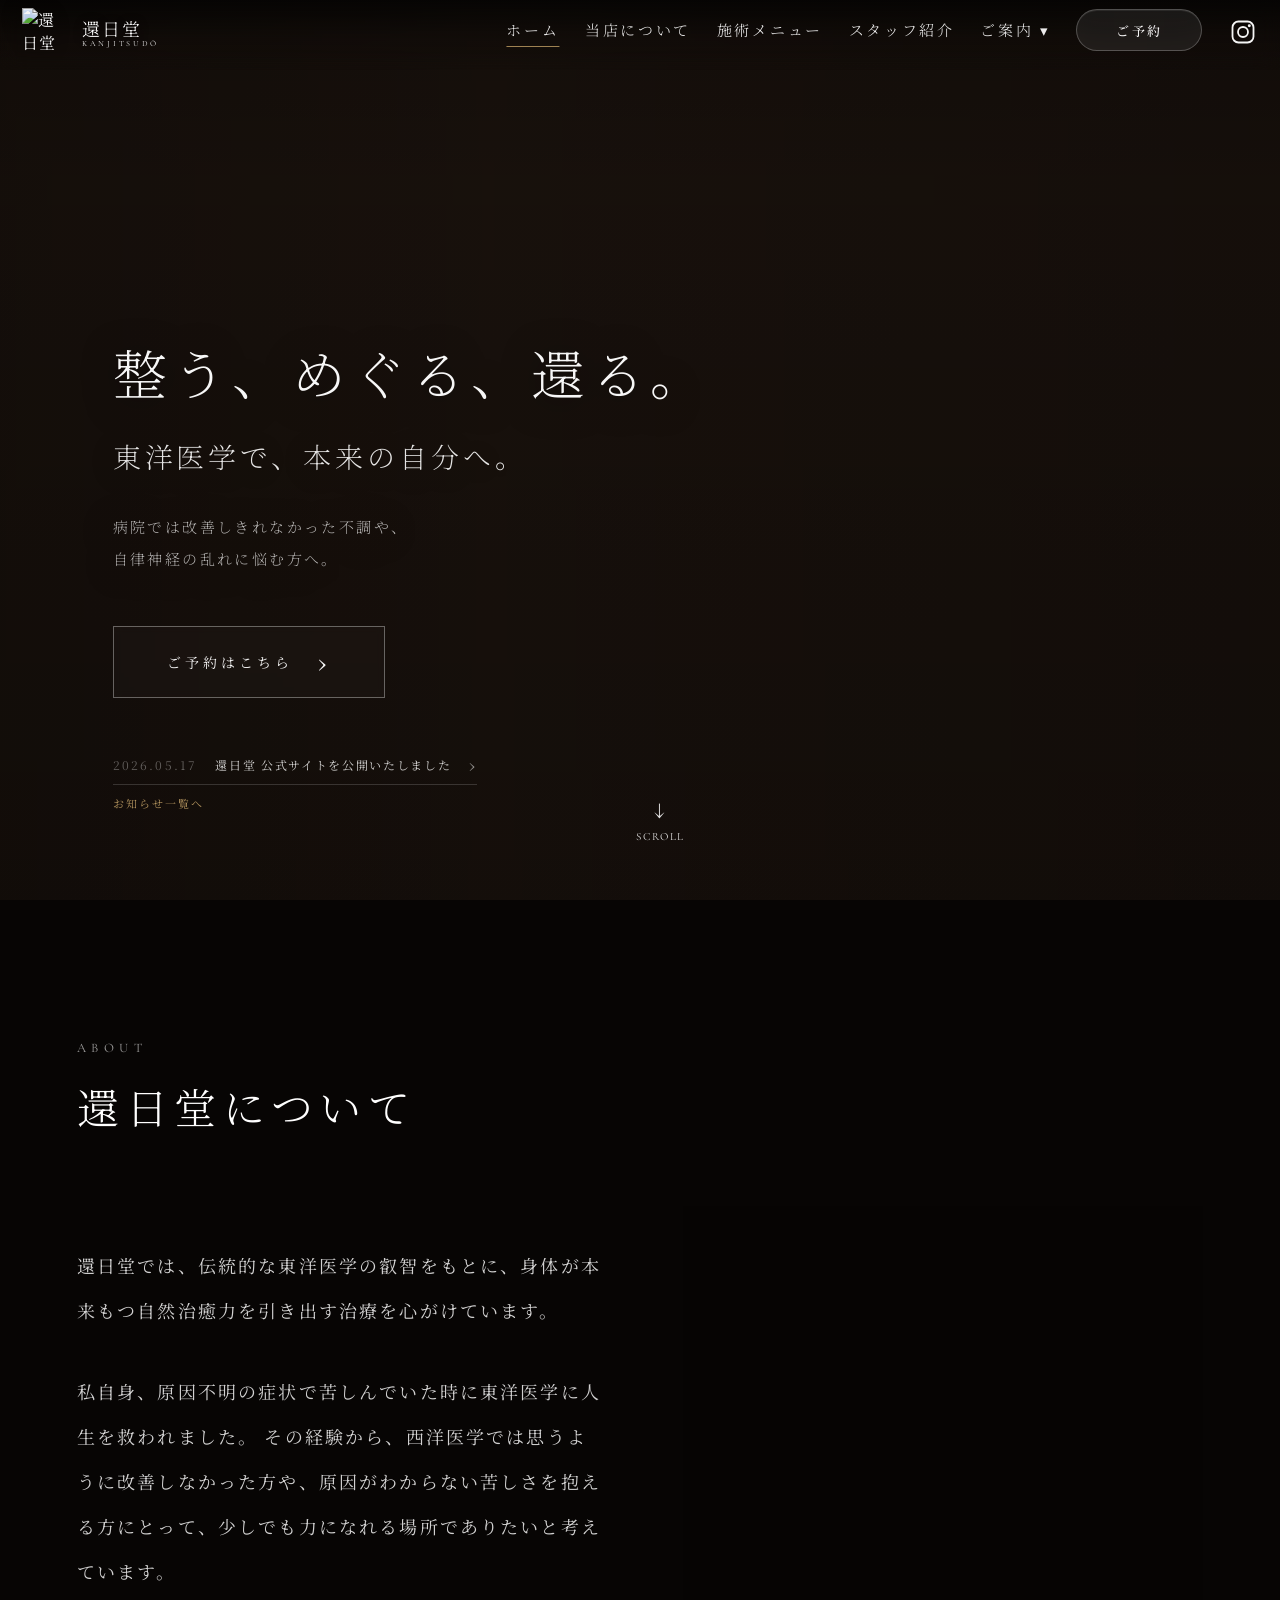
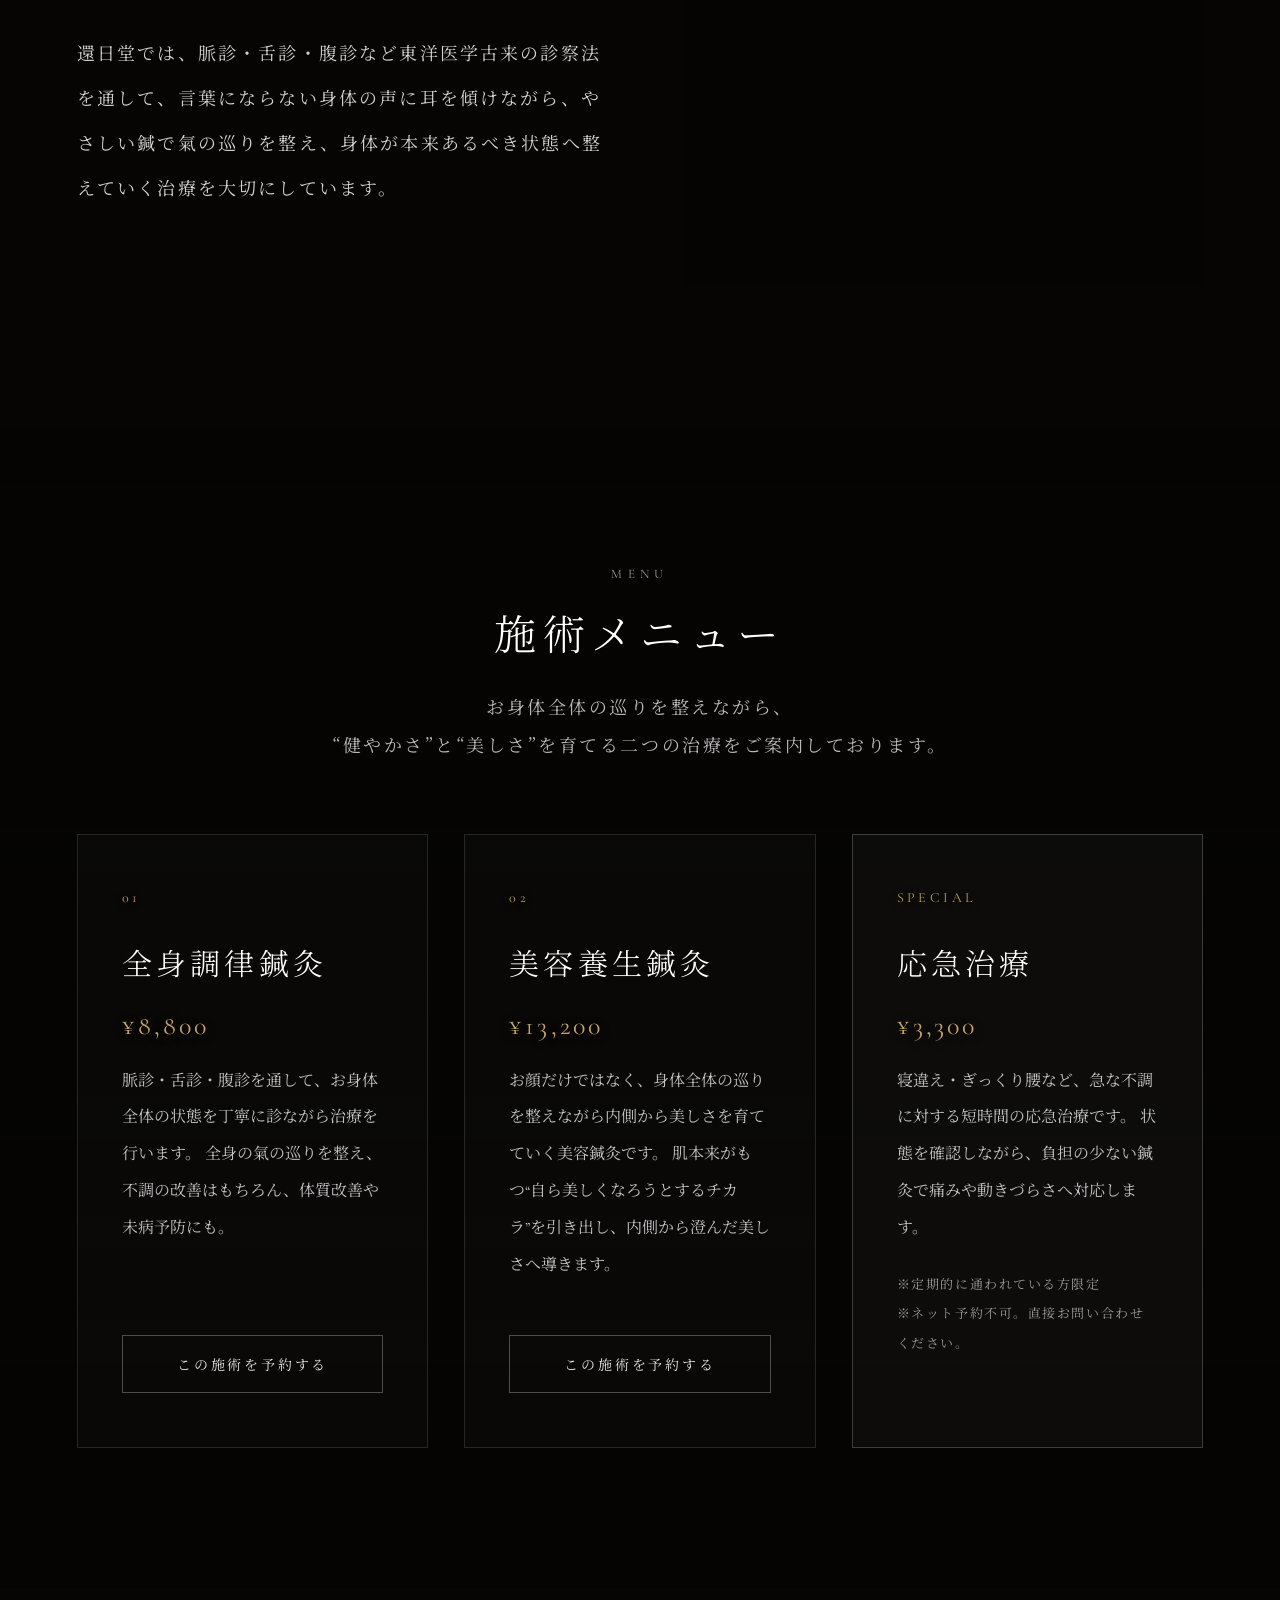
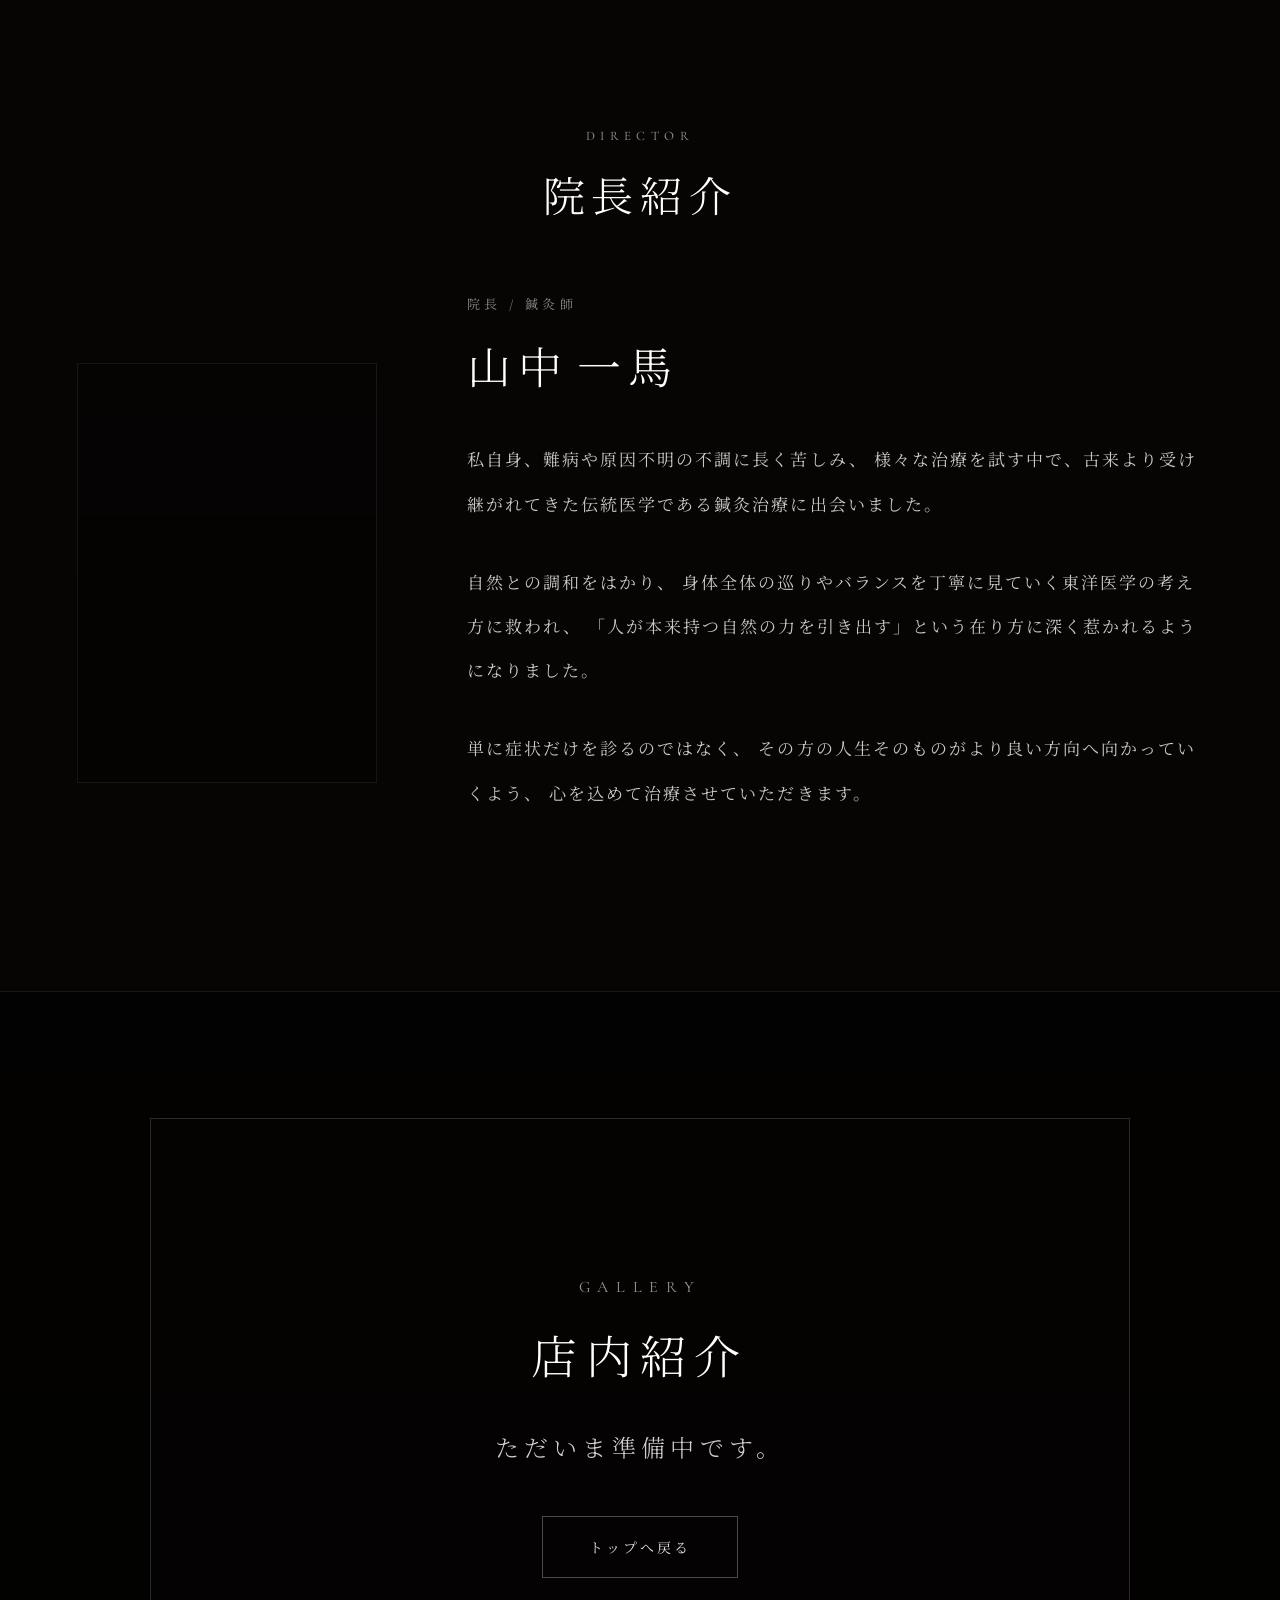
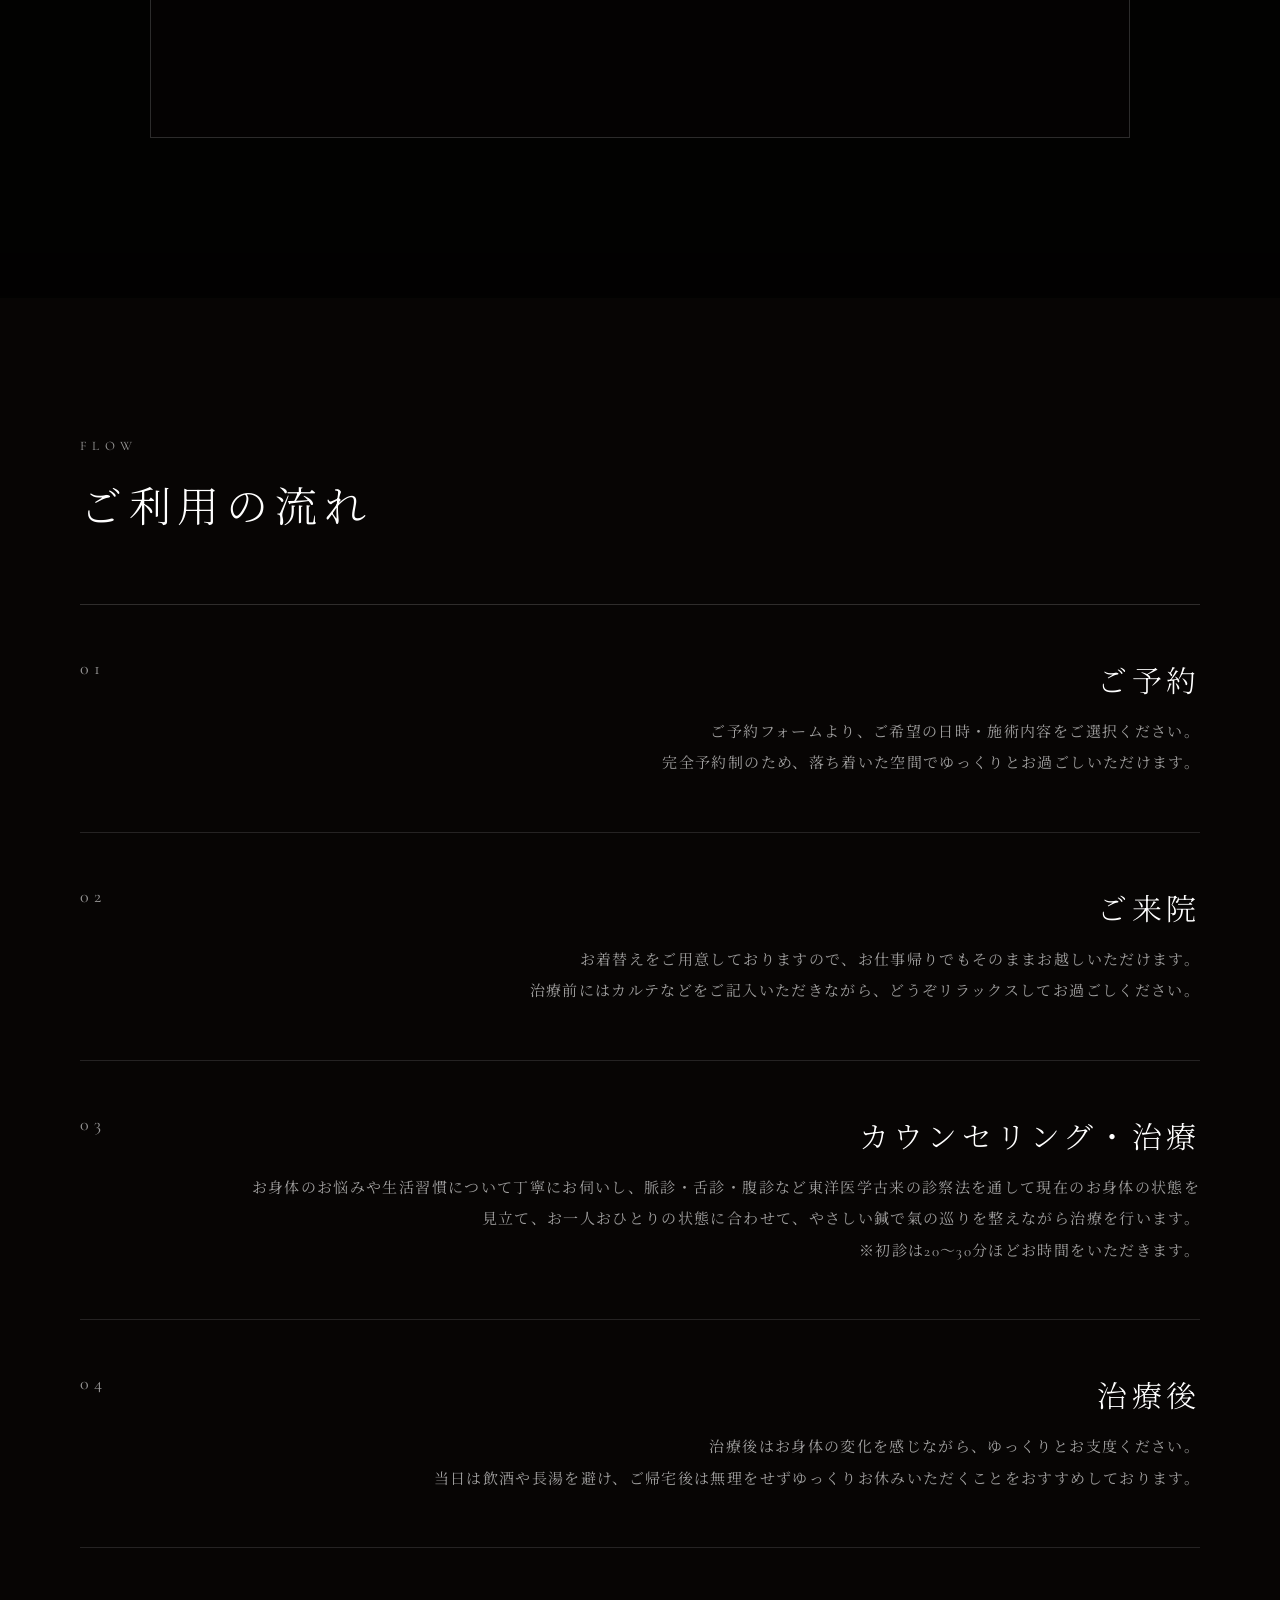
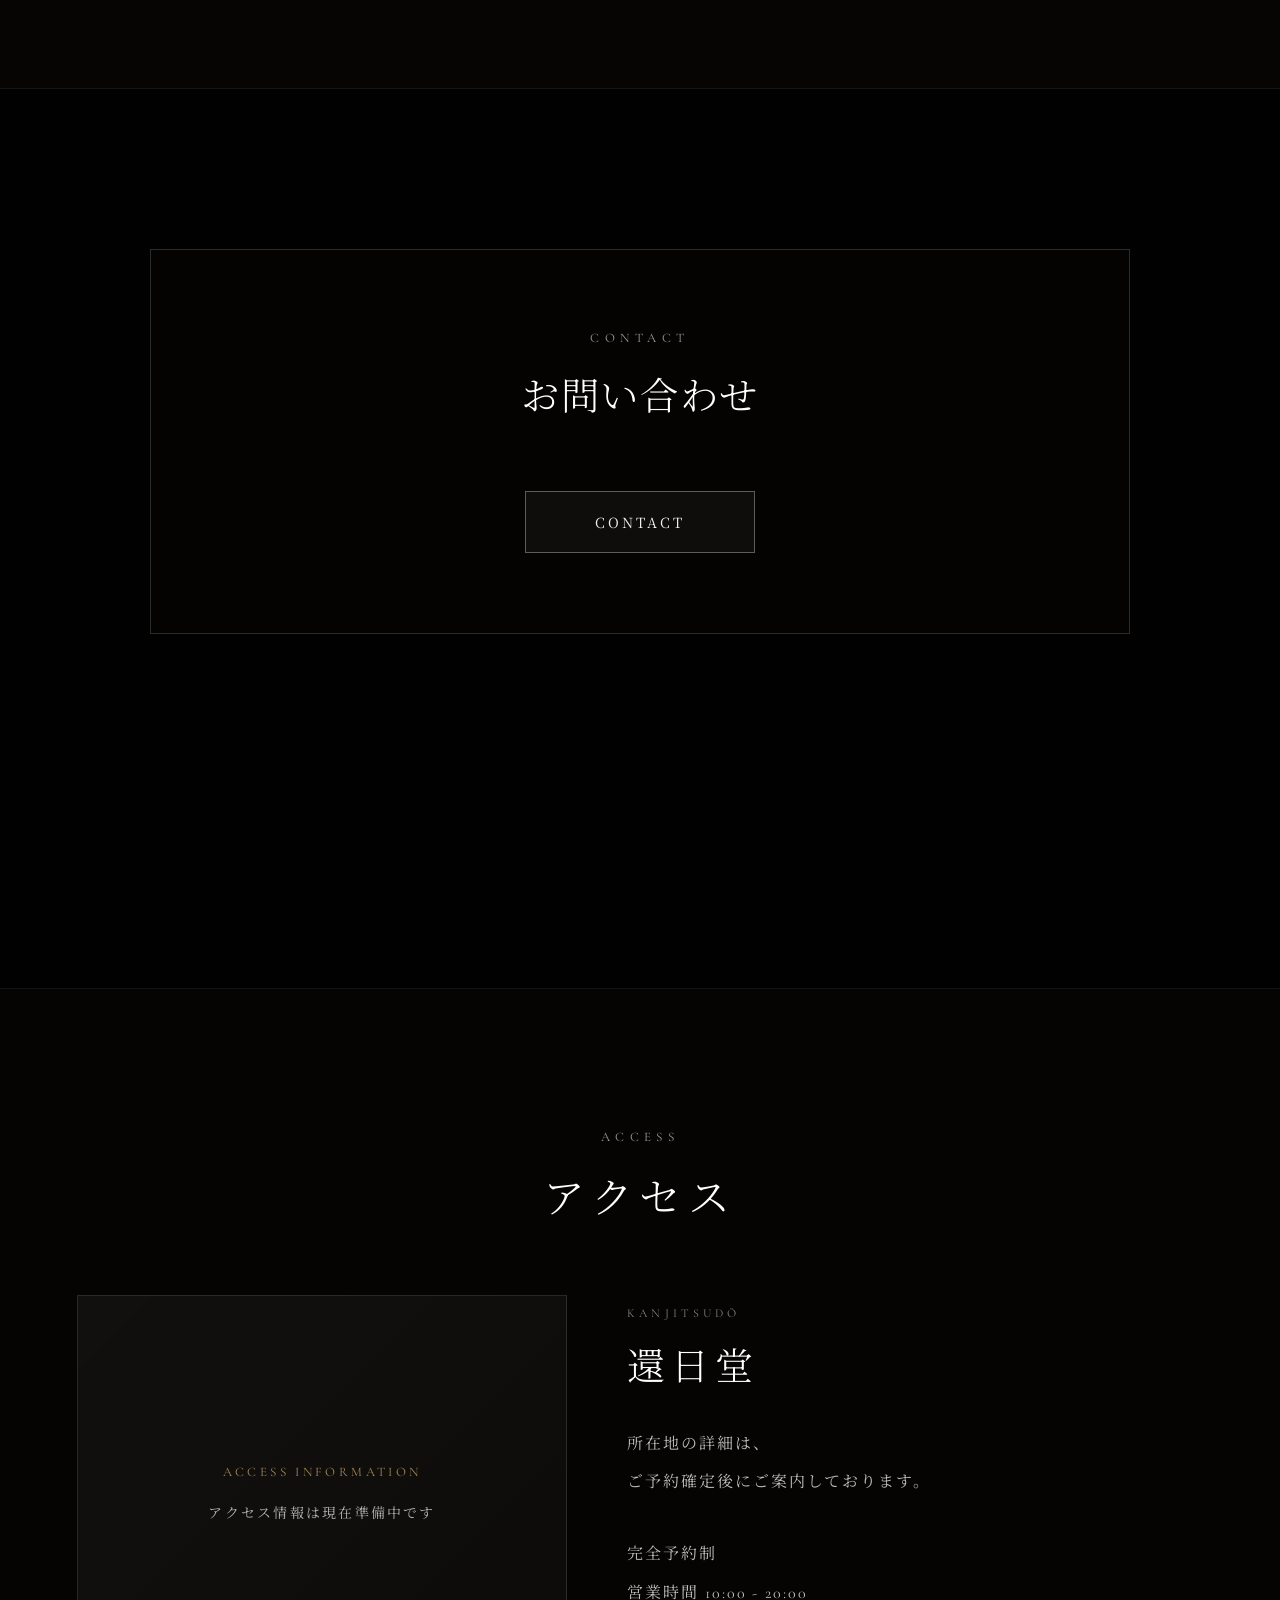
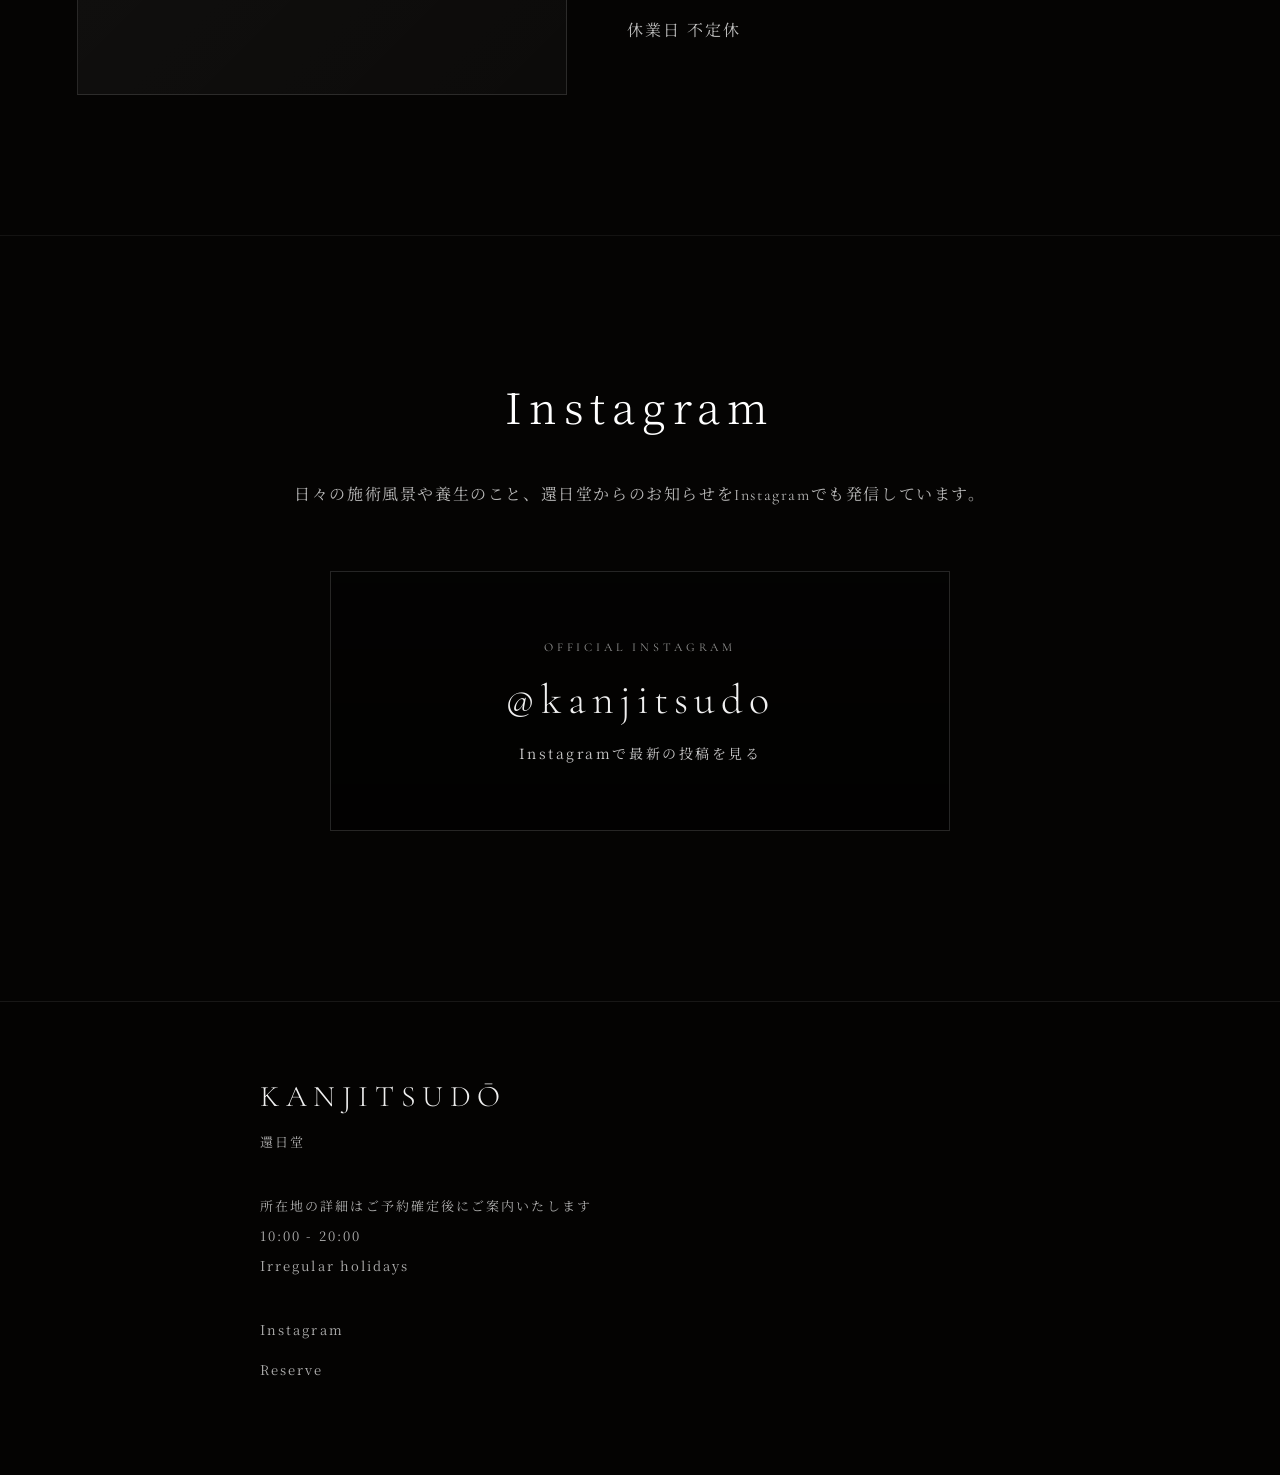
==== index.html @ 2278df92 "Add files via upload" ====
<!DOCTYPE html>
<html lang="ja">
<head>
  <meta charset="UTF-8" />
  <meta name="viewport" content="width=device-width, initial-scale=1.0" />
  <title>還日堂 KANJITSUDŌ</title>
  <link rel="preconnect" href="https://fonts.googleapis.com">
  <link rel="preconnect" href="https://fonts.gstatic.com" crossorigin>
  <link href="https://fonts.googleapis.com/css2?family=Cormorant+Garamond:wght@300;400;500&family=Noto+Serif+JP:wght@200;300;400;500&display=swap" rel="stylesheet">
  <style>
    * { box-sizing: border-box; margin: 0; padding: 0; }

    html, body {
      width: 100%;
      min-width: 1200px;
      min-height: 100%;
      background: #050403;
      color: #fff;
      font-family: "Cormorant Garamond", "Noto Serif JP", "Yu Mincho", serif;
      overflow-x: auto;
    }

    body {
      padding-top: 0;
    }

    .hero {
      position: relative;
      width: 100vw;
      min-width: 1200px;
      height: 100vh;
      min-height: 760px;
      overflow: hidden;
      background: #1a120d;
    }

    .hero-grid {
      position: absolute;
      inset: 0;
      z-index: 1;
      background-image: url("https://res.cloudinary.com/dvr7rww8q/image/upload/v1778985617/ChatGPT_Image_2026%E5%B9%B45%E6%9C%8817%E6%97%A5_11_39_54_sqaqzc.png");
      background-size: cover;
      background-position: center center;
      background-repeat: no-repeat;
    }

    .panel {
      display: none;
    }

    .overlay {
      position: absolute;
      inset: 0;
      z-index: 3;
      pointer-events: none;
      background:
        linear-gradient(90deg, rgba(0,0,0,.16) 0%, rgba(0,0,0,.02) 38%, rgba(0,0,0,.14) 100%),
        linear-gradient(to bottom, rgba(0,0,0,.25), rgba(0,0,0,.08) 20%, rgba(0,0,0,.22));
    }

    header {
      position: fixed;
      top: 0;
      left: 0;
      right: 0;
      padding: 8px 22px 10px;
      background: linear-gradient(to bottom, rgba(5,4,3,.88), rgba(5,4,3,.22), transparent);
      backdrop-filter: blur(10px);
      z-index: 1000;
      display: flex;
      align-items: flex-start;
      justify-content: space-between;
      color: #fff;
    }

    .brand {
      display: flex;
      align-items: center;
      gap: 10px;
      flex: 0 0 auto;
      letter-spacing: .08em;
      text-decoration: none;
      color: inherit;
      cursor: pointer;
    }

    .crest {
      width: 50px;
      height: 50px;
      object-fit: contain;
      opacity: .96;
      filter: drop-shadow(0 2px 12px rgba(0,0,0,.35));
    }

    .brand-ja {
      font-family: "Noto Serif JP", serif;
      font-size: 18px;
      line-height: 1;
      letter-spacing: .12em;
      font-weight: 300;
      text-shadow: 0 2px 12px rgba(0,0,0,.35);
    }

    .brand-en {
      margin-top: 2px;
      font-family: "Cormorant Garamond", serif;
      font-size: 8px;
      letter-spacing: .34em;
      font-weight: 400;
      opacity: .92;
    }

    nav {
      display: flex;
      align-items: center;
      justify-content: flex-end;
      gap: clamp(18px, 2vw, 32px);
      margin-top: 10px;
      margin-left: 40px;
      font-size: 15px;
      letter-spacing: .18em;
      white-space: nowrap;
      font-family: "Noto Serif JP", serif;
    }

    nav a {
      color: rgba(255,255,255,.92);
      text-decoration: none;
      position: relative;
      padding-bottom: 10px;
      line-height: 1;
      font-weight: 300;
      transition: opacity .3s ease;
    }

    .desktop-reserve-link {
      display: inline-flex;
      align-items: center;
      justify-content: center;
      height: 42px;
      padding: 0 28px;
      margin-top: -10px;
      border-radius: 999px;
      background: rgba(255,255,255,.08);
      backdrop-filter: blur(14px) saturate(140%);
      -webkit-backdrop-filter: blur(14px) saturate(140%);
      color: rgba(255,255,255,.96) !important;
      font-size: 13px;
      letter-spacing: .18em;
      font-weight: 500;
      border: 1px solid rgba(255,255,255,.22);
      box-shadow:
        0 10px 35px rgba(0,0,0,.28),
        inset 0 1px 0 rgba(255,255,255,.12);
      transition:
        transform .35s ease,
        background .35s ease,
        border-color .35s ease,
        box-shadow .35s ease;
    }

    .desktop-reserve-link:hover {
      background: rgba(255,255,255,.14);
      border-color: rgba(255,255,255,.38);
      transform: translateY(-10px);
      box-shadow:
        0 18px 50px rgba(0,0,0,.34),
        inset 0 1px 0 rgba(255,255,255,.18);
    }

    .desktop-reserve-link.active::after {
      display: none;
    }

    .nav-dropdown {
      position: relative;
    }

    .nav-dropdown-trigger {
      border: none;
      background: transparent;
      color: rgba(255,255,255,.92);
      font-family: "Noto Serif JP", serif;
      font-size: 15px;
      letter-spacing: .18em;
      cursor: pointer;
      padding-bottom: 10px;
      font-weight: 300;
    }

    .nav-dropdown-menu {
      position: absolute;
      top: calc(100% + 18px);
      left: 50%;
      transform: translateX(-50%) translateY(10px);
      min-width: 240px;
      padding: 18px 0;
      border: 1px solid rgba(255,255,255,.12);
      background: rgba(8,6,5,.92);
      backdrop-filter: blur(14px);
      opacity: 0;
      visibility: hidden;
      transition: all .32s ease;
      box-shadow: 0 24px 60px rgba(0,0,0,.32);
      z-index: 1001;
    }

    .nav-dropdown:hover .nav-dropdown-menu {
      opacity: 1;
      visibility: visible;
      transform: translateX(-50%) translateY(0);
    }

    .nav-dropdown-menu a {
      display: block;
      padding: 16px 28px;
      font-size: 13px;
      letter-spacing: .16em;
      color: rgba(255,255,255,.82);
      transition: background .28s ease, padding-left .28s ease;
    }

    .nav-dropdown-menu a:hover {
      background: rgba(255,255,255,.05);
      padding-left: 36px;
    }

    nav a.active::after {
      content: "";
      position: absolute;
      left: 50%;
      transform: translateX(-50%);
      bottom: 0;
      width: 100%;
      height: 1px;
      background: rgba(255,255,255,.68);
    }

    .mobile-reserve-btn,
    .nav-reserve-menu {
      display: none;
    }

    .instagram {
      display: inline-block;
      width: 30px;
      height: 30px;
      border: 2px solid #fff;
      border-radius: 8px;
      position: relative;
      transform: translateY(-2px);
    }

    .instagram::before {
      content: "";
      position: absolute;
      width: 10px;
      height: 10px;
      border: 2px solid #fff;
      border-radius: 50%;
      left: 7px;
      top: 7px;
    }

    .instagram::after {
      content: "";
      position: absolute;
      width: 4px;
      height: 4px;
      background: #fff;
      border-radius: 50%;
      right: 5px;
      top: 5px;
    }

    .copy {
      position: absolute;
      z-index: 7;
      left: 8.8%;
      top: 36%;
      font-family: "Noto Serif JP", serif;
      line-height: 1.8;
      letter-spacing: .18em;
      font-weight: 200;
      color: rgba(255,255,255,.97);
      text-shadow: 0 4px 34px rgba(0,0,0,.58);
      opacity: 0;
      transform: translateY(26px);
      animation: fadeUp 2.4s ease forwards;
      animation-delay: .4s;
    }

    .copy-main {
      font-size: clamp(52px, 4.2vw, 74px);
      display: inline-block;
    }

    .copy-sub {
      display: inline-block;
      margin-top: 10px;
      font-size: clamp(28px, 1.9vw, 40px);
      letter-spacing: .14em;
      opacity: .92;
    }

    @keyframes fadeUp {
      0% {
        opacity: 0;
        transform: translateY(26px);
        filter: blur(6px);
      }

      100% {
        opacity: 1;
        transform: translateY(0);
        filter: blur(0);
      }
    }

    .reserve {
      position: absolute;
      z-index: 20;
      left: 8.8%;
      top: 69.5%;
      width: 272px;
      height: 72px;
      border: 1px solid rgba(255,255,255,.34);
      color: rgba(255,255,255,.96);
      text-decoration: none;
      display: flex;
      align-items: center;
      justify-content: center;
      gap: 25px;
      font-size: 14px;
      letter-spacing: .28em;
      font-family: "Noto Serif JP", serif;
      background: rgba(255,255,255,.025);
      backdrop-filter: blur(4px);
      transition: background .35s ease, border-color .35s ease, transform .35s ease;
      opacity: 0;
      transform: translateY(22px);
      filter: blur(5px);
      animation: fadeUp 2.2s ease forwards;
      animation-delay: 1.05s;
    }

    .reserve:hover {
      background: rgba(255,255,255,.09);
      border-color: rgba(255,255,255,.7);
      transform: translateY(-2px);
    }

    .reserve span:last-child {
      font-size: 25px;
      transform: translateY(-1px);
    }

    .hero-news {
      position: absolute;
      z-index: 8;
      left: 8.8%;
      bottom: 13.5%;
      display: inline-flex;
      align-items: center;
      gap: 18px;
      color: rgba(255,255,255,.72);
      text-decoration: none;
      font-family: "Noto Serif JP", serif;
      font-size: 12px;
      letter-spacing: .14em;
      padding-bottom: 6px;
      border-bottom: 1px solid rgba(255,255,255,.16);
      transition: opacity .35s ease, border-color .35s ease;
    }

    .hero-news:hover {
      opacity: .9;
      border-color: rgba(255,255,255,.48);
    }

    .hero-news-date {
      opacity: .46;
      letter-spacing: .18em;
    }

    .hero-news-text {
      color: rgba(255,255,255,.82);
    }

    .hero-news-arrow {
      font-size: 18px;
      transform: translateY(-1px);
      opacity: .7;
    }

    .slider {
      position: absolute;
      z-index: 8;
      bottom: 12.4%;
      left: 47.6%;
      display: flex;
      gap: 33px;
      align-items: flex-end;
      font-size: 13px;
      letter-spacing: .1em;
      color: rgba(255,255,255,.74);
    }

    .slider span {
      position: relative;
      padding-bottom: 23px;
    }

    .slider .current::after {
      content: "";
      position: absolute;
      left: 0;
      bottom: 0;
      width: 51px;
      height: 1px;
      background: rgba(255,255,255,.82);
    }

    .scroll {
      position: absolute;
      z-index: 8;
      bottom: 6.3%;
      left: 51.6%;
      transform: translateX(-50%);
      text-align: center;
      font-size: 11px;
      letter-spacing: .14em;
      color: rgba(255,255,255,.88);
      opacity: 1;
      animation: scrollFloat 3.8s ease-in-out infinite;
      transition: opacity .6s ease, transform .6s ease;
    }

    .scroll.is-hidden {
      opacity: .18 !important;
      transform: translateX(-50%) translateY(10px);
      pointer-events: none;
    }

    .scroll .arrow {
      display: block;
      font-size: 25px;
      line-height: 1;
      margin-bottom: 8px;
      animation: arrowFloat 1.9s ease-in-out infinite;
    }

    @keyframes scrollFloat {
      0%, 100% {
        transform: translateX(-50%) translateY(0);
      }

      50% {
        transform: translateX(-50%) translateY(-8px);
      }
    }

    @keyframes arrowFloat {
      0%, 100% { transform: translateY(0); opacity: .7; }
      50% { transform: translateY(7px); opacity: 1; }
    }
  </style>

<style id="kanjitsudo-unified-header-footer-style">
  /* ===== KANJITSUDŌ unified header / hamburger / footer ===== */
  .unified-header,
  .unified-header * {
    box-sizing: border-box;
  }

  .unified-header {
    position: fixed;
    top: 0;
    left: 0;
    right: 0;
    z-index: 10000;
    display: flex;
    align-items: flex-start;
    justify-content: space-between;
    padding: 8px 22px 10px;
    color: #fff;
    background: linear-gradient(to bottom, rgba(5,4,3,.88), rgba(5,4,3,.22), transparent);
    backdrop-filter: blur(10px);
    -webkit-backdrop-filter: blur(10px);
  }

  .unified-header .brand {
    display: flex;
    align-items: center;
    gap: 10px;
    flex: 0 0 auto;
    color: inherit;
    text-decoration: none;
    letter-spacing: .08em;
  }

  .unified-header .crest {
    width: 50px;
    height: 50px;
    object-fit: contain;
    opacity: .96;
    filter: drop-shadow(0 2px 12px rgba(0,0,0,.35));
  }

  .unified-header .brand-ja {
    font-family: "Noto Serif JP", serif;
    font-size: 18px;
    line-height: 1;
    letter-spacing: .12em;
    font-weight: 300;
    text-shadow: 0 2px 12px rgba(0,0,0,.35);
  }

  .unified-header .brand-en {
    margin-top: 2px;
    font-family: "Cormorant Garamond", serif;
    font-size: 8px;
    line-height: 1;
    letter-spacing: .34em;
    font-weight: 400;
    opacity: .92;
  }

  .unified-header .site-nav {
    display: flex;
    align-items: center;
    justify-content: flex-end;
    gap: clamp(18px, 2vw, 32px);
    margin-top: 10px;
    margin-left: 40px;
    font-family: "Noto Serif JP", serif;
    font-size: 15px;
    letter-spacing: .18em;
    white-space: nowrap;
  }

  .unified-header .site-nav a {
    color: rgba(255,255,255,.92);
    text-decoration: none;
    position: relative;
    padding-bottom: 10px;
    line-height: 1;
    font-weight: 300;
    transition: opacity .3s ease, background .28s ease, padding-left .28s ease;
  }

  .unified-header .site-nav a.active::after,
  .unified-header .nav-dropdown-menu a.active::after {
    content: "";
    position: absolute;
    left: 50%;
    transform: translateX(-50%);
    bottom: 0;
    width: 100%;
    height: 1px;
    background: rgba(214,177,112,.72);
  }

  .unified-header .desktop-reserve-link,
  .unified-header .nav-reserve-menu {
    display: inline-flex;
    align-items: center;
    justify-content: center;
    height: 42px;
    padding: 0 28px;
    margin-top: -10px;
    border-radius: 999px;
    background: rgba(255,255,255,.08);
    backdrop-filter: blur(14px) saturate(140%);
    -webkit-backdrop-filter: blur(14px) saturate(140%);
    color: rgba(255,255,255,.96) !important;
    font-size: 13px;
    letter-spacing: .18em;
    font-weight: 500;
    border: 1px solid rgba(255,255,255,.22);
    box-shadow: 0 10px 35px rgba(0,0,0,.28), inset 0 1px 0 rgba(255,255,255,.12);
    transition: transform .35s ease, background .35s ease, border-color .35s ease, box-shadow .35s ease;
  }

  .unified-header .desktop-reserve-link:hover,
  .unified-header .nav-reserve-menu:hover {
    background: rgba(255,255,255,.14);
    border-color: rgba(255,255,255,.38);
    transform: translateY(-2px);
    box-shadow: 0 18px 50px rgba(0,0,0,.34), inset 0 1px 0 rgba(255,255,255,.18);
  }

  .unified-header .desktop-reserve-link::after,
  .unified-header .nav-reserve-menu::after {
    display: none !important;
  }

  .unified-header .nav-dropdown {
    position: relative;
  }

  .unified-header .nav-dropdown-trigger {
    border: none;
    background: transparent;
    color: rgba(255,255,255,.92);
    font-family: "Noto Serif JP", serif;
    font-size: 15px;
    letter-spacing: .18em;
    cursor: pointer;
    padding: 0 0 10px;
    font-weight: 300;
  }

  .unified-header .nav-dropdown-menu {
    position: absolute;
    top: calc(100% + 18px);
    left: 50%;
    transform: translateX(-50%) translateY(10px);
    min-width: 240px;
    padding: 18px 0;
    border: 1px solid rgba(255,255,255,.12);
    background: rgba(8,6,5,.92);
    backdrop-filter: blur(14px);
    -webkit-backdrop-filter: blur(14px);
    opacity: 0;
    visibility: hidden;
    transition: all .32s ease;
    box-shadow: 0 24px 60px rgba(0,0,0,.32);
    z-index: 10001;
  }

  .unified-header .nav-dropdown:hover .nav-dropdown-menu,
  .unified-header .nav-dropdown:focus-within .nav-dropdown-menu {
    opacity: 1;
    visibility: visible;
    transform: translateX(-50%) translateY(0);
  }

  .unified-header .nav-dropdown-menu a {
    display: block;
    position: relative;
    width: auto;
    padding: 16px 28px;
    font-size: 13px;
    letter-spacing: .16em;
    color: rgba(255,255,255,.82);
  }

  .unified-header .nav-dropdown-menu a:hover {
    background: rgba(255,255,255,.05);
    padding-left: 36px;
  }

  .unified-header .instagram {
    display: inline-block;
    width: 30px;
    height: 30px;
    border: 2px solid #fff;
    border-radius: 8px;
    position: relative;
    transform: translateY(-2px);
  }

  .unified-header .instagram::before {
    content: "";
    position: absolute;
    width: 10px;
    height: 10px;
    border: 2px solid #fff;
    border-radius: 50%;
    left: 7px;
    top: 7px;
  }

  .unified-header .instagram::after {
    content: "";
    position: absolute;
    width: 4px;
    height: 4px;
    background: #fff;
    border-radius: 50%;
    right: 5px;
    top: 5px;
  }

  .unified-header-actions {
    display: none;
  }

  .unified-menu-button {
    display: none;
  }

  .unified-header .sp-only-link {
    display: none;
  }

  @media (max-width: 768px) {
    html, body {
      width: 100%;
      min-width: 0 !important;
      overflow-x: hidden !important;
    }

    body {
      padding-top: 0 !important;
    }

    body.unified-nav-open {
      overflow: hidden !important;
    }

    .unified-header {
      height: 70px !important;
      padding: 9px 14px !important;
      align-items: center !important;
      background: linear-gradient(to bottom, rgba(5,4,3,.72), rgba(5,4,3,.18), transparent) !important;
      backdrop-filter: blur(6px) !important;
      -webkit-backdrop-filter: blur(6px) !important;
      border-bottom: 0 !important;
    }

    .unified-header .brand {
      min-width: auto !important;
      flex-shrink: 0 !important;
      gap: 8px !important;
    }

    .unified-header .crest {
      width: 48px !important;
      height: 48px !important;
    }

    .unified-header .brand-ja {
      font-size: 16px !important;
      letter-spacing: .1em !important;
    }

    .unified-header .brand-en {
      font-size: 7px !important;
      letter-spacing: .22em !important;
    }

    .unified-header-actions {
      display: flex !important;
      align-items: center !important;
      justify-content: flex-end !important;
      gap: 12px !important;
      height: 40px !important;
      margin-left: auto !important;
      position: relative !important;
      z-index: 10003 !important;
    }

    .unified-header .header-instagram {
      display: inline-flex !important;
      align-items: center !important;
      justify-content: center !important;
      width: 32px !important;
      height: 36px !important;
      padding: 0 !important;
      text-decoration: none !important;
    }

    .unified-header .header-instagram .instagram {
      width: 24px !important;
      height: 24px !important;
      border-width: 1.6px !important;
      border-radius: 7px !important;
      transform: none !important;
    }

    .unified-header .header-instagram .instagram::before {
      width: 9px !important;
      height: 9px !important;
      border-width: 1.6px !important;
      left: 5.5px !important;
      top: 5.5px !important;
    }

    .unified-header .header-instagram .instagram::after {
      width: 3px !important;
      height: 3px !important;
      right: 4px !important;
      top: 4px !important;
    }

    .unified-menu-button {
      display: inline-flex !important;
      align-items: center !important;
      justify-content: center !important;
      width: 36px !important;
      height: 36px !important;
      padding: 0 !important;
      border: none !important;
      background: transparent !important;
      color: #fff !important;
      cursor: pointer !important;
      position: relative !important;
      transform: none !important;
    }

    .unified-menu-lines,
    .unified-menu-lines::before,
    .unified-menu-lines::after {
      content: "";
      display: block;
      position: absolute;
      left: 6px;
      width: 24px;
      height: 1.6px;
      border-radius: 999px;
      background: rgba(255,255,255,.94);
      transform-origin: center;
      transition: top .28s ease, transform .28s ease, opacity .2s ease;
      box-shadow: 0 1px 5px rgba(0,0,0,.26);
    }

    .unified-menu-lines {
      top: 17px;
    }

    .unified-menu-lines::before {
      top: -7px;
      left: 0;
    }

    .unified-menu-lines::after {
      top: 7px;
      left: 0;
    }

    body.unified-nav-open .unified-menu-lines {
      transform: rotate(45deg);
    }

    body.unified-nav-open .unified-menu-lines::before {
      top: 0;
      transform: rotate(90deg);
    }

    body.unified-nav-open .unified-menu-lines::after {
      top: 0;
      opacity: 0;
    }

    .unified-header .site-nav {
      position: fixed !important;
      top: 0 !important;
      right: 0 !important;
      width: 78vw !important;
      max-width: 360px !important;
      height: 100vh !important;
      height: 100dvh !important;
      margin: 0 !important;
      padding: 110px 32px 40px !important;
      background: rgba(5,4,3,.96) !important;
      backdrop-filter: blur(18px) !important;
      -webkit-backdrop-filter: blur(18px) !important;
      border-left: 1px solid rgba(255,255,255,.08) !important;
      display: flex !important;
      flex-direction: column !important;
      align-items: flex-start !important;
      justify-content: flex-start !important;
      gap: 26px !important;
      z-index: 10002 !important;
      overflow-y: auto !important;
      transform: translateX(110%) !important;
      opacity: 0 !important;
      visibility: hidden !important;
      transition: transform .38s ease, opacity .38s ease, visibility .38s ease !important;
      font-family: "Noto Serif JP", serif !important;
      white-space: normal !important;
    }

    body.unified-nav-open .unified-header .site-nav,
    .unified-header .site-nav.is-open {
      transform: translateX(0) !important;
      opacity: 1 !important;
      visibility: visible !important;
    }

    .unified-header .site-nav > a,
    .unified-header .site-nav .nav-dropdown {
      display: block !important;
      color: rgba(255,255,255,.92) !important;
      text-decoration: none !important;
      font-size: 15px !important;
      letter-spacing: .14em !important;
      font-weight: 300 !important;
      position: relative !important;
      padding: 0 0 10px !important;
      line-height: 1 !important;
      border: none !important;
      background: transparent !important;
      min-height: 0 !important;
      width: auto !important;
    }

    .unified-header .site-nav a.active {
      color: rgba(255,255,255,.98) !important;
    }

    .unified-header .site-nav a.active::after,
    .unified-header .nav-dropdown-menu a.active::after {
      content: "" !important;
      position: absolute !important;
      left: 0 !important;
      right: 0 !important;
      bottom: 0 !important;
      width: auto !important;
      height: 1px !important;
      transform: none !important;
      background: rgba(214,177,112,.72) !important;
    }

    .unified-header .desktop-reserve-link,
    .unified-header .nav-reserve-menu {
      display: inline-flex !important;
      align-items: center !important;
      justify-content: center !important;
      min-width: 168px !important;
      height: 44px !important;
      padding: 0 22px !important;
      margin-top: 0 !important;
      border-radius: 0 !important;
      border: 1px solid rgba(255,255,255,.22) !important;
      background: rgba(255,255,255,.035) !important;
      box-shadow: none !important;
      color: rgba(255,255,255,.92) !important;
      font-size: 13px !important;
      letter-spacing: .14em !important;
      backdrop-filter: none !important;
      -webkit-backdrop-filter: none !important;
    }

    .unified-header .nav-dropdown-trigger {
      display: block !important;
      border: none !important;
      background: transparent !important;
      color: rgba(255,255,255,.92) !important;
      font-family: "Noto Serif JP", serif !important;
      font-size: 15px !important;
      letter-spacing: .14em !important;
      font-weight: 300 !important;
      padding: 0 0 10px !important;
      cursor: pointer !important;
    }

    .unified-header .nav-dropdown-menu {
      position: static !important;
      transform: none !important;
      min-width: 0 !important;
      padding: 10px 0 0 18px !important;
      border: none !important;
      background: transparent !important;
      backdrop-filter: none !important;
      -webkit-backdrop-filter: none !important;
      opacity: 1 !important;
      visibility: visible !important;
      box-shadow: none !important;
    }

    .unified-header .nav-dropdown-menu a {
      display: block !important;
      position: relative !important;
      width: fit-content !important;
      padding: 10px 0 !important;
      font-size: 13px !important;
      letter-spacing: .12em !important;
      color: rgba(255,255,255,.68) !important;
      text-decoration: none !important;
      background: transparent !important;
    }

    .unified-header .site-nav .nav-instagram {
      display: none !important;
    }
  }

  .site-footer,
  .site-footer * {
    box-sizing: border-box;
  }

  .site-footer {
    background: #040302 !important;
    padding: 76px 0 90px !important;
    border-top: 1px solid rgba(255,255,255,.08) !important;
    text-align: left !important;
  }

  .site-footer .footer-inner {
    width: min(100% - 48px, 760px) !important;
    margin: 0 auto !important;
    display: flex !important;
    flex-direction: column !important;
    align-items: flex-start !important;
    gap: 34px !important;
  }

  .site-footer .footer-brand h2 {
    font-family: "Cormorant Garamond", "Noto Serif JP", serif !important;
    color: rgba(255,255,255,.94) !important;
    font-size: 30px !important;
    font-weight: 300 !important;
    letter-spacing: .22em !important;
    margin: 0 0 12px !important;
  }

  .site-footer .footer-brand p,
  .site-footer .footer-info p,
  .site-footer .footer-links a {
    font-family: "Noto Serif JP", serif !important;
    font-size: 13px !important;
    line-height: 2.3 !important;
    letter-spacing: .16em !important;
    color: rgba(255,255,255,.68) !important;
    text-decoration: none !important;
    margin: 0 !important;
  }

  .site-footer .footer-links {
    display: flex !important;
    flex-direction: column !important;
    gap: 10px !important;
    align-items: flex-start !important;
  }
</style>


<link rel="stylesheet" href="css/common.css">

<style id="news-teaser-style">
  .top-news-card {
    display: grid;
    grid-template-columns: 140px 1fr auto;
    gap: 28px;
    align-items: center;
    width: 100%;
    padding: 28px 0;
    border-top: 1px solid rgba(255,255,255,.12);
    border-bottom: 1px solid rgba(255,255,255,.08);
    color: inherit;
    text-decoration: none;
    font-family: "Noto Serif JP", serif;
    transition: opacity .32s ease, padding-left .32s ease;
  }

  .top-news-card:hover {
    opacity: .78;
    padding-left: 12px;
  }

  .top-news-card span {
    color: rgba(255,255,255,.48);
    font-size: 13px;
    letter-spacing: .16em;
  }

  .top-news-card p {
    color: rgba(255,255,255,.78);
    font-size: 15px;
    letter-spacing: .1em;
    line-height: 1.9;
  }

  .top-news-card small {
    color: rgba(214,177,112,.82);
    font-size: 12px;
    letter-spacing: .18em;
    white-space: nowrap;
  }

  @media (max-width: 768px) {
    .top-news-card {
      grid-template-columns: 1fr;
      gap: 10px;
      padding: 26px 0;
    }

    .top-news-card small {
      margin-top: 6px;
    }
  }
</style>


<style id="top-news-cleanup-style">
.top-news-card{
  display:flex;
  align-items:center;
  justify-content:space-between;
  gap:40px;
  width:100%;
  padding:34px 0;
  border-top:1px solid rgba(255,255,255,.10);
  border-bottom:1px solid rgba(255,255,255,.08);
  text-decoration:none;
  color:inherit;
  transition:opacity .3s ease, padding-left .3s ease;
}

.top-news-card:hover{
  opacity:.78;
  padding-left:12px;
}

.top-news-meta{
  display:flex;
  flex-direction:column;
  gap:10px;
  min-width:140px;
}

.top-news-meta span{
  color:rgba(255,255,255,.52);
  font-size:13px;
  letter-spacing:.18em;
}

.top-news-meta small{
  color:rgba(214,177,112,.82);
  font-size:11px;
  letter-spacing:.28em;
}

.top-news-content{
  flex:1;
  display:flex;
  align-items:center;
  justify-content:space-between;
  gap:28px;
}

.top-news-content p{
  color:rgba(255,255,255,.84);
  font-size:15px;
  letter-spacing:.12em;
  line-height:1.9;
}

.top-news-content em{
  color:rgba(214,177,112,.82);
  font-style:normal;
  font-size:12px;
  letter-spacing:.22em;
  white-space:nowrap;
}

@media (max-width:768px){
  .top-news-card{
    flex-direction:column;
    align-items:flex-start;
    gap:18px;
    padding:28px 0;
  }

  .top-news-content{
    width:100%;
    flex-direction:column;
    align-items:flex-start;
    gap:14px;
  }

  .top-news-content p{
    font-size:14px;
    line-height:2;
  }
}
</style>


<style id="hero-news-list-link-style">
.hero-news-block {
  flex-direction: column;
  align-items: flex-start;
  gap: 8px;
  border-bottom: none;
  padding-bottom: 0;
}

.hero-news-main {
  display: inline-flex;
  align-items: center;
  gap: 18px;
  color: inherit;
  text-decoration: none;
  padding-bottom: 6px;
  border-bottom: 1px solid rgba(255,255,255,.16);
  transition: opacity .35s ease, border-color .35s ease;
}

.hero-news-main:hover {
  opacity: .9;
  border-color: rgba(255,255,255,.48);
}

.hero-news-list-link {
  display: inline-block;
  margin-left: 0;
  color: rgba(214,177,112,.82);
  text-decoration: none;
  font-family: "Noto Serif JP", serif;
  font-size: 11px;
  letter-spacing: .18em;
  padding-top: 2px;
  transition: opacity .3s ease;
}

.hero-news-list-link:hover {
  opacity: .72;
}

@media (max-width:768px) {
  .hero-news-block {
    gap: 9px;
  }

  .hero-news-main {
    gap: 12px;
    flex-wrap: wrap;
  }

  .hero-news-list-link {
    font-size: 11px;
  }
}
</style>



<style id="index-hero-news-spacing">
@media (min-width:769px){
  .hero-news{
    margin-top:32px !important;
    transform:translateY(32px) !important;
  }
}
</style>

  <link rel="stylesheet" href="css/header.css">

<style id="sp-hero-news-absolute-spacing-final">
@media (max-width:768px){

  /* 原因: .hero-news が absolute 配置なので margin が効かなかった */
  .hero .reserve,
  main.hero a.reserve{
    display:inline-flex!important;
    align-items:center!important;
    justify-content:center!important;
    line-height:1!important;
  }

  .hero .reserve span:first-child,
  main.hero a.reserve span:first-child{
    display:inline-flex!important;
    align-items:center!important;
    justify-content:center!important;
    line-height:1!important;
    transform:none!important;
  }

  .hero-news.hero-news-block,
  main.hero .hero-news.hero-news-block{
    position:absolute!important;
    left:7vw!important;
    right:7vw!important;
    bottom:10.2%!important;
    margin-top:0!important;
    transform:none!important;
  }
}
</style>



<style id="sp-index-menu-lead-final">
@media (max-width:768px){

  /* Indexの施術メニュー導入文：SPだけ差し替え */
  #menu-page .section-lead,
  #menu-page .lead-text,
  #menu-page .menu-lead,
  #menu-page .menu-copy,
  #menu-page .section-head p{
    display:none!important;
  }

  #menu-page .sp-index-menu-lead{
    display:block!important;
    margin:18px auto 0!important;
    max-width:82vw!important;
    font-size:13px!important;
    line-height:2.05!important;
    letter-spacing:.08em!important;
    color:rgba(255,255,255,.76)!important;
    text-align:left!important;
  }
}

@media (min-width:769px){
  #menu-page .sp-index-menu-lead{
    display:none!important;
  }
}
</style>


<style id="sp-mobile-menu-teaser-btn-fix">
@media (max-width:768px){

  /* 「施術メニューはこちら」ボタンだけ幅調整 */
  .mobile-menu-teaser-btn{
    display:inline-flex!important;
    align-items:center!important;
    justify-content:center!important;
    width:auto!important;
    min-width:0!important;
    padding:15px 24px!important;
    gap:10px!important;
    letter-spacing:.12em!important;
  }

  .mobile-menu-teaser-btn span{
    margin-left:2px!important;
  }
}
</style>


<style id="sp-mobile-menu-teaser-btn-balance2">
@media (max-width:768px){

  .mobile-menu-teaser-btn{
    display:inline-flex!important;
    align-items:center!important;
    justify-content:center!important;
    width:auto!important;
    min-width:0!important;
    padding:15px 32px!important;
    gap:11px!important;
    letter-spacing:.12em!important;
  }
}
</style>





<style id="final-repair-index-fixes">
.pc-menu-intro{
  display:none;
}

@media (min-width:769px){
  .pc-menu-intro{
    display:block;
    margin-top:26px;
    text-align:center;
    font-size:15px;
    line-height:2.3;
    letter-spacing:.14em;
    color:rgba(255,255,255,.72);
    font-family:"Noto Serif JP",serif;
  }
}

@media (max-width:768px){
  .mobile-menu-teaser p,
  #menu-page .sp-index-menu-lead{
    font-size:13px!important;
    line-height:2.05!important;
    letter-spacing:.08em!important;
    color:rgba(255,255,255,.76)!important;
  }

  .mobile-menu-teaser{
    background-position:center 68%!important;
    background-size:cover!important;
  }

  .mobile-menu-teaser::before{
    background-position:center 68%!important;
    background-size:cover!important;
  }
}
</style>


<style id="pc-news-independent-index-clean">
@media (min-width:769px){
  #news-page,
  .news-section#index-news-page,
  .index-news-section{
    display:none!important;
  }
}
</style>


<style id="pc-faq-independent-index-clean">
@media (min-width:769px){
  #faq-page,
  .faq-section{
    display:none!important;
  }
}
</style>



<style id="sp-menu-text-scroll-fade-final">
@media (max-width:768px){

  #menu-page .mobile-menu-teaser .section-en,
  #menu-page .mobile-menu-teaser h2,
  #menu-page .mobile-menu-teaser p,
  #menu-page .mobile-menu-teaser-btn{
    opacity:0!important;
    transform:translateY(24px)!important;
    filter:blur(4px)!important;
    transition:
      opacity 1.15s ease,
      transform 1.15s ease,
      filter 1.15s ease!important;
    will-change:opacity, transform, filter;
  }

  #menu-page .mobile-menu-teaser.is-menu-visible .section-en{
    opacity:1!important;
    transform:translateY(0)!important;
    filter:blur(0)!important;
    transition-delay:.05s!important;
  }

  #menu-page .mobile-menu-teaser.is-menu-visible h2{
    opacity:1!important;
    transform:translateY(0)!important;
    filter:blur(0)!important;
    transition-delay:.18s!important;
  }

  #menu-page .mobile-menu-teaser.is-menu-visible p{
    opacity:1!important;
    transform:translateY(0)!important;
    filter:blur(0)!important;
    transition-delay:.34s!important;
  }

  #menu-page .mobile-menu-teaser.is-menu-visible .mobile-menu-teaser-btn{
    opacity:1!important;
    transform:translateY(0)!important;
    filter:blur(0)!important;
    transition-delay:.52s!important;
  }
}
</style>


<style id="access-preparing-style">
  .access-map--preparing {
    display: flex;
    align-items: center;
    justify-content: center;
    min-height: 360px;
    border: 1px solid rgba(255,255,255,.10);
    background:
      linear-gradient(135deg, rgba(255,255,255,.035), rgba(255,255,255,.012)),
      rgba(255,255,255,.02);
  }

  .access-map-placeholder {
    text-align: center;
    font-family: "Noto Serif JP", serif;
    color: rgba(255,255,255,.72);
    letter-spacing: .14em;
    padding: 42px 24px;
  }

  .access-map-placeholder span {
    display: block;
    margin-bottom: 18px;
    font-family: "Cormorant Garamond", serif;
    font-size: 13px;
    letter-spacing: .26em;
    color: rgba(214,177,112,.78);
  }

  .access-map-placeholder p {
    margin: 0;
    font-size: 14px;
    line-height: 2;
  }

  @media (max-width:768px) {
    .access-map--preparing {
      min-height: 240px;
    }

    .access-map-placeholder {
      padding: 34px 18px;
      letter-spacing: .1em;
    }
  }
</style>

<style id="pc-menu-lead-size-fix">
@media (min-width:769px){
#menu-page .section-lead,
#menu-page .lead-text,
#menu-page .menu-lead,
#menu-page .menu-copy,
#menu-page .section-head p{
font-size:18px!important;
line-height:2.1!important;
}
}
</style>
</head>
<body>
  <main class="hero" id="top">
    <div class="hero-grid" aria-hidden="true">
      <section class="panel panel-1"></section>
      <section class="panel panel-2"></section>
      <section class="panel panel-3"></section>
    </div>
    <div class="overlay"></div>

    <header class="site-header" id="siteHeader">
  <a href="index.html#top" class="brand" aria-label="還日堂トップへ">
    <img class="crest" src="https://res.cloudinary.com/dvr7rww8q/image/upload/v1779030104/ChatGPT_Image_2026%E5%B9%B45%E6%9C%8818%E6%97%A5_00_00_07_xy3xk1.png" alt="還日堂ロゴ">
    <div class="brand-text">
      <div class="brand-ja">還日堂</div>
      <div class="brand-en">KANJITSUDŌ</div>
    </div>
  </a>

  <nav class="site-nav" id="siteNav" aria-label="主要ナビゲーション">
    <a href="index.html#top" data-nav="home" class="active">ホーム</a>
    <a href="index.html#about-page" data-nav="about">当店について</a>
    <a href="menu.html" data-nav="menu">施術メニュー</a>
    <a href="index.html#staff-page" data-nav="staff">スタッフ紹介</a>

    <div class="nav-dropdown">
      <button type="button" class="nav-dropdown-trigger">ご案内 ▾</button>
      <div class="nav-dropdown-menu">
        <a href="index.html#gallery-page" data-nav="gallery">店内紹介</a>
        <a href="index.html#flow-page" data-nav="flow">ご利用の流れ</a>
        <a href="faq.html" data-nav="faq">よくあるご質問</a>
        <a href="news.html" data-nav="news">お知らせ</a>
        <a href="index.html#contact-page" data-nav="contact">お問い合わせ</a>
        <a href="index.html#access-page" data-nav="access">アクセス</a>
      </div>
    </div>

    <a href="https://acumoxzen-tech.github.io/kanjitsudo-reserve/reserve.html" class="desktop-reserve-link nav-reserve-menu">ご予約</a>
    <a class="nav-instagram" href="https://www.instagram.com/kanjitsudo/" aria-label="Instagram" target="_blank" rel="noopener noreferrer">
      <span class="instagram" aria-hidden="true"></span>
    </a>
  </nav>
</header>

    <h1 class="copy">
      <span class="copy-main">整う、めぐる、還る。</span><br>
      <span class="copy-sub">東洋医学で、本来の自分へ。</span><br>
      <span style="display:inline-block;margin-top:28px;font-size:15px;letter-spacing:.16em;line-height:2.1;color:rgba(255,255,255,.72);font-family:'Noto Serif JP',serif;">
        病院では改善しきれなかった不調や、<br>
        自律神経の乱れに悩む方へ。
      </span>
    </h1>

    <a href="https://acumoxzen-tech.github.io/kanjitsudo-reserve/reserve.html" class="reserve"><span>ご予約はこちら</span><span>›</span></a>

    <div class="hero-news hero-news-block">
      <a href="news.html#news-20260517-site-open" class="hero-news-main">
        <span class="hero-news-date">2026.05.17</span>
        <span class="hero-news-text">還日堂 公式サイトを公開いたしました</span>
        <span class="hero-news-arrow">›</span>
      </a>
      <a href="news.html" class="hero-news-list-link">お知らせ一覧へ</a>
    </div>

    <div class="scroll">
      <span class="arrow">↓</span>
      SCROLL
    </div>
  </main>

  <section class="about-section" id="about-page">
    <div class="section-inner">
      <div class="section-head">
        <span class="section-en">ABOUT</span>
        <h2>還日堂について</h2>
      </div>

      <div class="about-grid fade-section">
        <div class="about-text">
          <p>
            還日堂では、伝統的な東洋医学の叡智をもとに、身体が本来もつ自然治癒力を引き出す治療を心がけています。
          </p>

          <p>
            私自身、原因不明の症状で苦しんでいた時に東洋医学に人生を救われました。
            その経験から、西洋医学では思うように改善しなかった方や、原因がわからない苦しさを抱える方にとって、少しでも力になれる場所でありたいと考えています。
          </p>

          

          <p>
            還日堂では、脈診・舌診・腹診など東洋医学古来の診察法を通して、言葉にならない身体の声に耳を傾けながら、やさしい鍼で氣の巡りを整え、身体が本来あるべき状態へ整えていく治療を大切にしています。
          </p>
        </div>

        <div class="about-image"></div>
      </div>
    </div>
  </section>

  

  <section class="menu-section" id="menu-page">
    <div class="section-inner">
      <div class="section-head center">

<span class="section-en">MENU</span>
        <h2>施術メニュー</h2>

<p class="pc-menu-intro">
  お身体全体の巡りを整えながら、<br>
  “健やかさ”と“美しさ”を育てる二つの治療をご案内しております。
</p>


<p class="sp-index-menu-lead">
  還日堂では、お一人おひとりの<br>お身体の状態に合わせた<br>オーダーメイドの治療をご案内しております
</p>

      </div>

      <div class="menu-visual"></div>

      <div class="menu-grid fade-section">
        <div class="menu-card">
          <span class="menu-number">01</span>
          <h3>全身調律鍼灸</h3>
          <div class="menu-price">¥8,800</div>
          <p>
            脈診・舌診・腹診を通して、お身体全体の状態を丁寧に診ながら治療を行います。
            全身の氣の巡りを整え、不調の改善はもちろん、体質改善や未病予防にも。
          </p>
          <div class="menu-reserve-link">
            <a href="https://acumoxzen-tech.github.io/kanjitsudo-reserve/reserve.html?menu=zenshin" class="detail-reserve-link" data-menu="zenshin">この施術を予約する</a>
          </div>
        </div>

        <div class="menu-card">
          <span class="menu-number">02</span>
          <h3>美容養生鍼灸</h3>
          <div class="menu-price">¥13,200</div>
          <p>
            お顔だけではなく、身体全体の巡りを整えながら内側から美しさを育てていく美容鍼灸です。
            肌本来がもつ“自ら美しくなろうとするチカラ”を引き出し、内側から澄んだ美しさへ導きます。
          </p>
          <div class="menu-reserve-link">
            <a href="https://acumoxzen-tech.github.io/kanjitsudo-reserve/reserve.html?menu=biyou" class="detail-reserve-link" data-menu="biyou">この施術を予約する</a>
          </div>
        </div>

        <div class="menu-card special-menu">
          <span class="menu-number">SPECIAL</span>
          <h3>応急治療</h3>
          <div class="menu-price">¥3,300</div>
          <p>
            寝違え・ぎっくり腰など、急な不調に対する短時間の応急治療です。
            状態を確認しながら、負担の少ない鍼灸で痛みや動きづらさへ対応します。
          </p>
          <p class="menu-note">※定期的に通われている方限定<br>※ネット予約不可。直接お問い合わせください。</p>
          
        </div>
      </div>

      <div class="mobile-menu-teaser fade-section">
        <span class="section-en">MENU</span>
        <h2>施術メニュー</h2>
        <p>
          還日堂では、お一人おひとりの<br>お身体の状態に合わせた<br>オーダーメイドの治療をご案内しております
        </p>
        <a href="menu.html" class="mobile-menu-teaser-btn">
          施術メニューはこちら<span>›</span>
        </a>
      </div>
    </div>
  </section>

  <section class="staff-section" id="staff-page">
    <div class="section-inner">
      <div class="section-head center">
        <span class="section-en">DIRECTOR</span>
        <h2>院長紹介</h2>
      </div>

      <div class="staff-layout fade-section">
        <div class="staff-image"></div>
        <div class="staff-content">
          <span class="staff-role">院長 / 鍼灸師</span>
          <h3>山中<span style="display:inline-block;width:.18em"></span>一馬</h3>
          <p>
            私自身、難病や原因不明の不調に長く苦しみ、
            様々な治療を試す中で、古来より受け継がれてきた伝統医学である鍼灸治療に出会いました。
          </p>

          <p>
            自然との調和をはかり、
            身体全体の巡りやバランスを丁寧に見ていく東洋医学の考え方に救われ、
            「人が本来持つ自然の力を引き出す」という在り方に深く惹かれるようになりました。
          </p>

          <p>
            単に症状だけを診るのではなく、
            その方の人生そのものがより良い方向へ向かっていくよう、
            心を込めて治療させていただきます。
          </p>
        </div>
      </div>
    </div>
  </section>

  <section class="coming-section" id="gallery-page">
    <div class="coming-inner">
      <span class="coming-en">GALLERY</span>
      <h2>店内紹介</h2>
      <p>ただいま準備中です。</p>
      <a href="#top">トップへ戻る</a>
    </div>
  </section>

  <section class="flow-section" id="flow-page">
    <div class="section-inner flow-inner">
      <div>
        <div class="section-head">
          <span class="section-en">FLOW</span>
          <h2>ご利用の流れ</h2>
        </div>

      <div class="flow-list">
        <div class="flow-item">
          <span>01</span>
          <div>
            <p>ご予約</p>
            <small>
              ご予約フォームより、ご希望の日時・施術内容をご選択ください。<br>
              完全予約制のため、落ち着いた空間でゆっくりとお過ごしいただけます。
            </small>
          </div>
        </div>

        <div class="flow-item">
          <span>02</span>
          <div>
            <p>ご来院</p>
            <small>
              お着替えをご用意しておりますので、お仕事帰りでもそのままお越しいただけます。<br>
              治療前にはカルテなどをご記入いただきながら、どうぞリラックスしてお過ごしください。
            </small>
          </div>
        </div>

        <div class="flow-item">
          <span>03</span>
          <div>
            <p>カウンセリング・治療</p>
            <small>
              お身体のお悩みや生活習慣について丁寧にお伺いし、脈診・舌診・腹診など東洋医学古来の診察法を通して現在のお身体の状態を見立て、お一人おひとりの状態に合わせて、やさしい鍼で氣の巡りを整えながら治療を行います。<br>
              ※初診は20〜30分ほどお時間をいただきます。
            </small>
          </div>
        </div>

        <div class="flow-item">
          <span>04</span>
          <div>
            <p>治療後</p>
            <small>
              治療後はお身体の変化を感じながら、ゆっくりとお支度ください。<br>
              当日は飲酒や長湯を避け、ご帰宅後は無理をせずゆっくりお休みいただくことをおすすめしております。
            </small>
          </div>
        </div>
      </div>
    </div>
    </div>
  </section>

  <section class="faq-section" id="faq-page">
    <div class="section-inner narrow">
      <div class="section-head center">
        <span class="section-en">FAQ</span>
        <h2>よくあるご質問</h2>
      </div>

      <div class="faq-list">
        <div class="faq-item">
          <button type="button" class="faq-question">鍼は痛くありませんか？<span>＋</span></button>
          <p>還日堂では、身体への負担を抑えた細くやさしい鍼を使用しております。刺激量もお身体の状態に合わせて調整いたします。</p>
        </div>

        <div class="faq-item">
          <button type="button" class="faq-question">お着替えは必要ですか？<span>＋</span></button>
          <p>施術用の患者着をご用意しております。お仕事帰りでもそのままお越しいただけます。</p>
        </div>

        <div class="faq-item">
          <button type="button" class="faq-question">美容鍼灸はメイクをしたまま受けられますか？<span>＋</span></button>
          <p>基本的にはそのままで問題ございません。気になる方は軽くお直しできるものをお持ちください。</p>
        </div>

        <div class="faq-item">
          <button type="button" class="faq-question">どのような症状の方が来られますか？<span>＋</span></button>
          <p>肩こり・頭痛・腰痛・便秘・自律神経の乱れ・不眠・パニック障害・慢性的な疲労感など、様々なお悩みの方が来院されています。病院では原因がわからなかった不調についてご相談いただくことも少なくありません。</p>
        </div>

        <div class="faq-item">
          <button type="button" class="faq-question">病院に通院中でも施術を受けられますか？<span>＋</span></button>
          <p>もちろん可能です。現在受けられている治療のサポートや、副作用の軽減といった選択肢としても鍼灸治療はおすすめしております。ご不安なことがあればお気軽にご相談ください。</p>
        </div>

        <div class="faq-item">
          <button type="button" class="faq-question">好転反応はありますか？<span>＋</span></button>
          <p>治療後に一時的なだるさや眠気を感じる場合がございます。これはお身体が深く緩み、巡りが整っていく過程で起こることがあります。無理をせず、当日はゆっくりお過ごしください。</p>
        </div>
      </div>
    </div>
  </section>

  



  <section class="form-section" id="contact-page">
    <div class="form-shell">
      <div class="section-head center">
        <span class="section-en">CONTACT</span>
        <h2 style="font-size:clamp(22px,3vw,42px);letter-spacing:.04em;white-space:nowrap;">お問い合わせ</h2>
      </div>

      <div style="text-align:center;">
        <button type="button" class="contact-open-btn" id="openContactBtn">CONTACT</button>
      </div>

      <div id="contactFormWrap" style="display:none; margin-top:48px;">
        <form class="contact-form" id="contactForm">
          <div class="form-row">
            <label for="name">お名前</label>
            <input id="name" name="name" type="text" placeholder="例：山田 太郎" required>
          </div>

          <div class="form-row">
            <label for="kana">ふりがな</label>
            <input id="kana" name="kana" type="text" placeholder="例：やまだ たろう">
          </div>

          <div class="form-row">
            <label for="tel">電話番号</label>
            <input id="tel" name="tel" type="tel" placeholder="例：090-0000-0000">
          </div>

          <div class="form-row">
            <label for="email">メールアドレス</label>
            <input id="email" name="email" type="email" placeholder="例：info@example.com">
          </div>

          <div class="form-row full">
            <label for="message">お問い合わせ内容</label>
            <textarea id="message" name="message" rows="7" placeholder="お問い合わせ内容をご記入ください。"></textarea>
          </div>

          <div class="form-actions">
            <button type="button" class="confirm-btn" id="confirmBtn">入力内容を確認する</button>
          </div>
        </form>
      </div>
    </div>
  </section>

  <section class="form-section form-step" id="confirm-page" data-step="confirm">
    <div class="form-shell">
      <div class="confirm-panel" id="confirmPanel" aria-hidden="true">
        <span class="section-en">CONFIRM</span>
        <h3>入力内容の確認</h3>
        <dl id="confirmList"></dl>
        <div class="confirm-actions">
          <button type="button" class="back-btn" id="backBtn">修正する</button>
          <button type="button" class="send-btn" id="sendBtn">この内容で送信</button>
        </div>
      </div>
    </div>
  </section>

  <section class="form-section form-step" id="thanks-page" data-step="thanks">
    <div class="form-shell">
      <div class="thanks-panel" id="thanksPanel" aria-hidden="true">
        <span class="section-en">THANK YOU</span>
        <h3 id="thanksTitle">送信が完了しました</h3>
        <p id="thanksMessage">お問い合わせを受け付けました。<br>内容を確認のうえ、折り返しご連絡いたします。</p>
        <a href="#top">トップへ戻る</a>
      </div>
    </div>
  </section>

  <section class="access-section" id="access-page">
    <div class="section-inner">
      <div class="section-head center">
        <span class="section-en">ACCESS</span>
        <h2>アクセス</h2>
      </div>

      <div class="access-layout fade-section">
        <div class="access-map access-map--preparing">
          <div class="access-map-placeholder">
            <span>ACCESS INFORMATION</span>
            <p>アクセス情報は現在準備中です</p>
          </div>
        </div>

        <div class="access-info">
          <span class="access-en">KANJITSUDŌ</span>
          <h3>還日堂</h3>
          <p>
            所在地の詳細は、<br>
            ご予約確定後にご案内しております。
          </p>
          <p>
            完全予約制<br>
            営業時間 10:00 - 20:00<br>
            休業日 不定休
          </p>
        </div>
      </div>
    </div>
  </section>

  <section class="instagram-section" id="instagram-page">
    <div class="section-inner">
      <div class="section-head center">
        <h2>Instagram</h2>
      </div>

      <div class="instagram-lead">
        <p>日々の施術風景や養生のこと、還日堂からのお知らせをInstagramでも発信しています。</p>
        
      </div>

      <div class="instagram-link-card fade-section">
        <a href="https://www.instagram.com/kanjitsudo/">
          <span class="instagram-card-label">OFFICIAL INSTAGRAM</span>
          <strong>@kanjitsudo</strong>
          <p>Instagramで最新の投稿を見る</p>
        </a>
      </div>
    </div>
  </section>

  <footer class="site-footer">
    <div class="footer-inner">
      <div class="footer-brand">
        <h2>KANJITSUDŌ</h2>
        <p>還日堂</p>
      </div>
      <div class="footer-info">
        <p>所在地の詳細はご予約確定後にご案内いたします</p>
        <p>10:00 - 20:00<br>Irregular holidays</p>
      </div>
      <div class="footer-links">
        <a href="https://www.instagram.com/kanjitsudo/" target="_blank" rel="noopener noreferrer">Instagram</a>
        <a href="https://acumoxzen-tech.github.io/kanjitsudo-reserve/reserve.html">Reserve</a>
      </div>
    </div>
  </footer>

  <style>
    .slot-help {
      margin-top: 8px;
      font-size: 12px;
      letter-spacing: .12em;
      color: rgba(255,255,255,.52);
    }

    .booking-panel {
      border: 1px solid rgba(255,255,255,.14);
      background: rgba(255,255,255,.035);
      padding: 26px;
    }

    .booking-head {
      display: grid;
      grid-template-columns: 42px 1fr 42px;
      align-items: center;
      gap: 14px;
      margin-bottom: 22px;
      color: rgba(255,255,255,.82);
      letter-spacing: .16em;
    }

    .booking-title {
      text-align: center;
    }

    .booking-title span {
      display: block;
      font-size: 12px;
      letter-spacing: .16em;
      color: rgba(255,255,255,.58);
      margin-top: 6px;
    }

    .month-nav {
      width: 42px;
      height: 42px;
      border: 1px solid rgba(255,255,255,.18);
      background: rgba(255,255,255,.035);
      color: rgba(255,255,255,.86);
      font-family: "Cormorant Garamond", serif;
      font-size: 28px;
      line-height: 1;
      cursor: pointer;
      transition: all .28s ease;
    }

    .month-nav:hover:not(:disabled) {
      background: rgba(255,255,255,.12);
      border-color: rgba(255,255,255,.48);
    }

    .month-nav:disabled {
      opacity: .22;
      cursor: not-allowed;
    }

    .booking-head small {
      display: block;
      font-size: 26px;
      letter-spacing: .12em;
      color: rgba(255,255,255,.96);
      font-family: "Cormorant Garamond", "Noto Serif JP", serif;
      font-weight: 400;
      text-transform: uppercase;
    }

    .date-strip {
      display: grid;
      grid-template-columns: repeat(7, 1fr);
      gap: 10px;
      margin-bottom: 24px;
    }

    .date-card,
    .slot-btn {
      border: 1px solid rgba(255,255,255,.16);
      background: rgba(255,255,255,.03);
      color: rgba(255,255,255,.88);
      font-family: "Noto Serif JP", serif;
      cursor: pointer;
      transition: all .28s ease;
    }

    .date-card {
      min-height: 76px;
      display: flex;
      flex-direction: column;
      align-items: center;
      justify-content: center;
      gap: 6px;
      letter-spacing: .08em;
    }

    .date-card .day {
      font-size: 12px;
      opacity: .58;
    }

    .date-card .date-num {
      font-size: 24px;
      font-family: "Cormorant Garamond", serif;
    }

    .date-card:hover,
    .date-card.is-active,
    .slot-btn:hover,
    .slot-btn.is-active {
      background: rgba(255,255,255,.14);
      border-color: rgba(255,255,255,.58);
    }

    .date-card.is-closed {
      opacity: .28;
      cursor: not-allowed;
    }

    .date-card.is-empty {
      visibility: hidden;
      pointer-events: none;
    }

    .date-weekday {
      min-height: 24px;
      display: flex;
      align-items: center;
      justify-content: center;
      font-family: "Noto Serif JP", serif;
      font-size: 11px;
      letter-spacing: .12em;
      color: rgba(255,255,255,.42);
    }

    .slot-grid {
      display: grid;
      grid-template-columns: repeat(4, 1fr);
      gap: 12px;
      min-height: 62px;
    }

    .slot-btn {
      height: 52px;
      font-size: 16px;
      letter-spacing: .12em;
    }

    .slot-empty {
      grid-column: 1 / -1;
      color: rgba(255,255,255,.56);
      letter-spacing: .12em;
      line-height: 2;
      padding: 12px 0;
    }

    html {
      scroll-behavior: smooth;
    }

    .section-inner {
      width: min(1240px, 88%);
      margin: 0 auto;
    }

    .about-section,
    .flow-section,
    .staff-section {
      position: relative;
      background: #070504;
      padding: 140px 0;
    }

    .menu-section {
      position: relative;
      padding: 140px 0;
      overflow: hidden;
      isolation: isolate;
      background: #050403;
    }

    .menu-section::before {
      content: "";
      position: absolute;
      top: -80px;
      right: 0;
      bottom: -80px;
      width: 68%;
      z-index: 0;
      background: url('https://res.cloudinary.com/dvr7rww8q/image/upload/v1779070234/ChatGPT_Image_2026%E5%B9%B45%E6%9C%8817%E6%97%A5_11_39_54_f3ikar.jpg') right center / auto 112% no-repeat;
      opacity: .88;
      pointer-events: none;
      -webkit-mask-image: linear-gradient(90deg,
        rgba(0,0,0,0) 0%,
        rgba(0,0,0,0) 14%,
        rgba(0,0,0,.08) 28%,
        rgba(0,0,0,.22) 42%,
        rgba(0,0,0,.46) 56%,
        rgba(0,0,0,.72) 72%,
        rgba(0,0,0,1) 100%);
      mask-image: linear-gradient(90deg,
        rgba(0,0,0,0) 0%,
        rgba(0,0,0,0) 14%,
        rgba(0,0,0,.08) 28%,
        rgba(0,0,0,.22) 42%,
        rgba(0,0,0,.46) 56%,
        rgba(0,0,0,.72) 72%,
        rgba(0,0,0,1) 100%);
    }

    .menu-section::after {
      content: "";
      position: absolute;
      inset: 0;
      z-index: 1;
      background:
        linear-gradient(180deg,
          rgba(5,4,3,1) 0%,
          rgba(5,4,3,.62) 16%,
          rgba(5,4,3,.20) 48%,
          rgba(5,4,3,.88) 100%),
        linear-gradient(90deg,
          rgba(5,4,3,1) 0%,
          rgba(5,4,3,.96) 26%,
          rgba(5,4,3,.76) 46%,
          rgba(5,4,3,.32) 66%,
          rgba(5,4,3,0) 100%);
      pointer-events: none;
    }

    .menu-section .section-inner {
      position: relative;
      z-index: 3;
    }

    .section-head {
      margin-bottom: 70px;
    }

    .section-head.center {
      text-align: center;
    }

    .section-en {
      display: block;
      font-size: 13px;
      letter-spacing: .42em;
      opacity: .6;
      margin-bottom: 20px;
    }

    .section-head h2 {
      font-family: "Noto Serif JP", serif;
      font-size: 42px;
      font-weight: 300;
      letter-spacing: .16em;
    }

    .fade-section {
      opacity: 0;
      transform: translateY(46px);
      filter: blur(10px);
      transition:
        opacity 1.4s ease,
        transform 1.4s ease,
        filter 1.4s ease;
    }

    .fade-section.is-visible {
      opacity: 1;
      transform: translateY(0);
      filter: blur(0);
    }

    .about-grid {
      display: grid;
      grid-template-columns: 1fr 520px;
      gap: 80px;
      align-items: center;
    }

    .about-text p {
      font-size: 18px;
      line-height: 2.5;
      letter-spacing: .12em;
      color: rgba(255,255,255,.82);
      margin-bottom: 36px;
    }

    .about-image {
      height: 680px;
      background-image:
        linear-gradient(rgba(0,0,0,.08), rgba(0,0,0,.18)),
        url('https://res.cloudinary.com/dvr7rww8q/image/upload/f_auto,q_auto/v1778986974/IMG_0131_te5ajk.heic');
      background-size: cover;
      background-position: center;
      border-radius: 2px;
      filter: saturate(.82) brightness(.9) contrast(1.02);
    }

    .menu-grid {
      position: relative;
    }

    .menu-grid::before {
      display: none;
    }

    .menu-visual {
      display: none;
    }

    .menu-grid {
      position: relative;
      display: grid;
      grid-template-columns: repeat(3, 1fr);
      gap: 36px;
    }

    .menu-free-note {
      position: absolute;
      right: 0;
      bottom: -46px;
      font-size: 12px;
      letter-spacing: .14em;
      color: rgba(255,255,255,.48);
      font-family: "Noto Serif JP", serif;
    }

    .menu-card {
      position: relative;
      z-index: 1;
      display: flex;
      flex-direction: column;
      color: inherit;
      text-decoration: none;
      cursor: pointer;
      padding: 54px 44px;
      border: 1px solid rgba(255,255,255,.12);
      background: rgba(255,255,255,.02);
      backdrop-filter: blur(10px);
      min-height: 300px;
      transition:
        transform .42s ease,
        background .42s ease,
        border-color .42s ease,
        box-shadow .42s ease;
    }

    .menu-card:hover {
      transform: translateY(-10px);
      background: rgba(255,255,255,.07);
      border-color: rgba(255,255,255,.32);
      box-shadow: 0 24px 70px rgba(0,0,0,.32);
    }

    .menu-number {
      font-size: 14px;
      opacity: 1;
      letter-spacing: .24em;
      color: rgba(214,177,112,.88);
      text-shadow: 0 2px 14px rgba(0,0,0,.28);
    }

    .menu-card h3 {
      margin-top: 34px;
      margin-bottom: 26px;
      font-size: 30px;
      font-weight: 300;
      letter-spacing: .14em;
    }

    .menu-price {
      margin-bottom: 22px;
      font-family: "Cormorant Garamond", serif;
      font-size: 26px;
      letter-spacing: .12em;
      color: rgba(214,177,112,.92);
      text-shadow: 0 2px 14px rgba(0,0,0,.28);
    }

    .menu-card p {
      font-size: 16px;
      line-height: 2.3;
      color: rgba(255,255,255,.76);
    }

    .special-menu {
      min-height: 300px;
      border-color: rgba(255,255,255,.2);
      background: rgba(255,255,255,.035);
    }

    .special-menu:hover {
      background: rgba(255,255,255,.085);
      border-color: rgba(255,255,255,.38);
    }

    

    .special-head {
      margin-bottom: 34px;
      text-align: center;
    }

    

    

    

    

    .menu-note {
      margin-top: 24px;
      font-size: 13px !important;
      letter-spacing: .12em;
      color: rgba(255,255,255,.58) !important;
    }

    

    .flow-inner {
      display: block;
      max-width: 1120px;
      margin: 0 auto;
      position: relative;
      z-index: 2;
    }

    .flow-list {
      flex: 1;
      border-top: 1px solid rgba(255,255,255,.16);
    }

    .flow-item {
      display: flex;
      justify-content: space-between;
      align-items: flex-start;
      gap: 70px;
      padding: 52px 0;
      border-bottom: 1px solid rgba(255,255,255,.12);
    }

    .flow-item span {
      font-size: 18px;
      opacity: .58;
      letter-spacing: .28em;
      flex: 0 0 90px;
    }

    .flow-item div {
      text-align: right;
    }

    .flow-item p {
      font-size: 30px;
      letter-spacing: .14em;
      font-weight: 300;
    }

    .flow-item small {
      display: block;
      margin-top: 16px;
      font-size: 15px;
      letter-spacing: .09em;
      color: rgba(255,255,255,.62);
      line-height: 2.1;
    }

    .staff-layout {
      display: grid;
      grid-template-columns: 300px 1fr;
      gap: 90px;
      align-items: center;
    }

    .staff-image {
      height: 420px;
      background:
        linear-gradient(rgba(0,0,0,.18), rgba(0,0,0,.38)),
        url('https://res.cloudinary.com/dvr7rww8q/image/upload/v1778986402/IMG_9882_fsx375.jpg') center 18%/cover no-repeat;
      filter: saturate(.78) brightness(.96) contrast(1.03);
      border: 1px solid rgba(255,255,255,.08);
    }

    .staff-role {
      display: inline-block;
      margin-bottom: 20px;
      font-size: 13px;
      letter-spacing: .34em;
      opacity: .52;
    }

    .staff-content h3 {
      font-family: "Noto Serif JP", serif;
      font-size: 44px;
      font-weight: 300;
      letter-spacing: .16em;
      margin-bottom: 42px;
    }

    .staff-content p {
      font-size: 17px;
      line-height: 2.6;
      letter-spacing: .12em;
      color: rgba(255,255,255,.78);
      margin-bottom: 34px;
    }

    .access-section {
      background: #050403;
      padding: 140px 0;
      border-top: 1px solid rgba(255,255,255,.06);
    }

    .access-layout {
      display: grid;
      grid-template-columns: .92fr 1.08fr;
      gap: 60px;
      align-items: stretch;
    }

    .access-map {
      min-height: 400px;
      border: 1px solid rgba(255,255,255,.12);
      overflow: hidden;
      filter: contrast(1.02) brightness(.96) saturate(.96);
    }

    .access-info {
      display: flex;
      flex-direction: column;
      justify-content: center;
    }

    .access-en {
      display: block;
      margin-bottom: 16px;
      font-size: 12px;
      letter-spacing: .34em;
      opacity: .5;
      font-family: "Cormorant Garamond", serif;
    }

    .access-info h3 {
      font-family: "Noto Serif JP", serif;
      font-size: 38px;
      font-weight: 300;
      letter-spacing: .16em;
      margin-bottom: 34px;
    }

    .access-info p {
      margin-bottom: 34px;
      color: rgba(255,255,255,.74);
      font-size: 16px;
      line-height: 2.4;
      letter-spacing: .12em;
    }

    .access-info a {
      display: inline-flex;
      width: fit-content;
      padding: 18px 34px;
      border: 1px solid rgba(255,255,255,.22);
      color: rgba(255,255,255,.88);
      text-decoration: none;
      font-size: 13px;
      letter-spacing: .18em;
      transition: all .35s ease;
    }

    .contact-open-btn {
      min-width: 240px;
      height: 58px;
      border: 1px solid rgba(255,255,255,.18);
      background: transparent;
      color: rgba(255,255,255,.88);
      font-family: "Cormorant Garamond", "Noto Serif JP", serif;
      font-size: 16px;
      letter-spacing: .24em;
      cursor: pointer;
      position: relative;
      overflow: hidden;
    }

    .contact-open-btn::after {
      content: "";
      position: absolute;
      left: 0;
      bottom: 0;
      width: 0;
      height: 1px;
      background: rgba(255,255,255,.72);
      transition: width .42s ease;
    }

    .contact-open-btn:hover {
      border-color: rgba(255,255,255,.42);
      color: rgba(255,255,255,1);
      background: rgba(255,255,255,.03);
    }

    .contact-open-btn:hover::after {
      width: 100%;
    }

    .access-info a:hover {
      background: rgba(255,255,255,.08);
      border-color: rgba(255,255,255,.52);
    }

    .coming-section {
      position: relative;
      overflow: hidden;
      padding: 160px 0;
      background: #050403;
      border-top: 1px solid rgba(255,255,255,.08);
    }

    .coming-section::before {
      content: "";
      position: absolute;
      inset: 0;
      background:
        linear-gradient(rgba(0,0,0,.34), rgba(0,0,0,.56)),
        url('https://res.cloudinary.com/dvr7rww8q/image/upload/f_auto,q_auto/hero_fwznuo') center 54%/cover no-repeat;
      filter: blur(8px) brightness(.82);
      transform: scale(1.03);
      opacity: .92;
      z-index: 0;
      pointer-events: none;
    }

    .coming-inner {
      position: relative;
      z-index: 5;
      width: min(980px, 88%);
      margin: -34px auto 0;
      min-height: 620px;
      display: flex;
      flex-direction: column;
      align-items: center;
      justify-content: center;
      padding: 100px 70px;
      text-align: center;
      border: 1px solid rgba(255,255,255,.16);
      background: rgba(7,5,4,.58);
      backdrop-filter: blur(12px);
    }

    .coming-en {
      font-family: "Cormorant Garamond", serif;
      font-size: 16px;
      letter-spacing: .48em;
      opacity: .58;
      margin-bottom: 24px;
    }

    .coming-inner h2 {
      font-family: "Noto Serif JP", serif;
      font-size: 46px;
      font-weight: 300;
      letter-spacing: .18em;
      margin-bottom: 42px;
    }

    .coming-inner p {
      font-family: "Noto Serif JP", serif;
      font-size: 24px;
      font-weight: 300;
      letter-spacing: .22em;
      color: rgba(255,255,255,.82);
      margin-bottom: 52px;
    }

    .coming-inner a {
      color: rgba(255,255,255,.9);
      text-decoration: none;
      border: 1px solid rgba(255,255,255,.28);
      padding: 20px 46px;
      font-family: "Noto Serif JP", serif;
      font-size: 14px;
      letter-spacing: .22em;
      transition: all .35s ease;
    }

    .coming-inner a:hover {
      background: rgba(255,255,255,.09);
      border-color: rgba(255,255,255,.62);
    }

    .form-section {
      min-height: 100vh;
      padding: 160px 0;
      background:
        linear-gradient(rgba(0,0,0,.64), rgba(0,0,0,.78)),
        url('https://res.cloudinary.com/dvr7rww8q/image/upload/f_auto,q_auto/hero_fwznuo') center/cover no-repeat;
      border-top: 1px solid rgba(255,255,255,.08);
    }

    .form-shell {
      width: min(980px, 86%);
      margin: 0 auto;
      padding: 80px 72px;
      border: 1px solid rgba(255,255,255,.16);
      background: rgba(7,5,4,.68);
      backdrop-filter: blur(14px);
    }

    .contact-form {
      display: grid;
      grid-template-columns: repeat(2, 1fr);
      gap: 30px 34px;
    }

    .form-row {
      display: flex;
      flex-direction: column;
      gap: 13px;
    }

    .form-row.full {
      grid-column: 1 / -1;
    }

    .form-row label {
      font-family: "Noto Serif JP", serif;
      font-size: 11px;
      letter-spacing: .16em;
      color: rgba(255,255,255,.82);
    }

    .contact-form input,
    .contact-form select,
    .contact-form textarea {
      width: 100%;
      border: 1px solid rgba(255,255,255,.18);
      background: rgba(255,255,255,.045);
      color: rgba(255,255,255,.94);
      padding: 18px 20px;
      font-family: "Noto Serif JP", serif;
      font-size: 15px;
      letter-spacing: .08em;
      outline: none;
    }

    .contact-form input::placeholder,
    .contact-form textarea::placeholder {
      color: rgba(255,255,255,.38);
    }

    .contact-form select option {
      background: #17100c;
      color: #fff;
    }

    .purpose-tabs {
      display: grid;
      grid-template-columns: repeat(2, 1fr);
      gap: 16px;
    }

    .purpose-tabs label {
      cursor: pointer;
    }

    .purpose-tabs input {
      display: none;
    }

    .purpose-tabs span {
      display: flex;
      align-items: center;
      justify-content: center;
      height: 58px;
      border: 1px solid rgba(255,255,255,.2);
      background: rgba(255,255,255,.03);
      transition: all .3s ease;
    }

    .purpose-tabs input:checked + span {
      background: rgba(255,255,255,.14);
      border-color: rgba(255,255,255,.62);
    }

    .form-actions,
    .confirm-actions {
      grid-column: 1 / -1;
      display: flex;
      justify-content: center;
      gap: 22px;
      margin-top: 22px;
    }

    .contact-open-btn,
    .confirm-btn,
    .back-btn,
    .send-btn,
    .thanks-panel a {
      min-width: 230px;
      height: 62px;
      border: 1px solid rgba(255,255,255,.32);
      background: rgba(255,255,255,.04);
      color: rgba(255,255,255,.94);
      font-family: "Noto Serif JP", serif;
      font-size: 14px;
      letter-spacing: .22em;
      cursor: pointer;
      text-decoration: none;
      display: inline-flex;
      align-items: center;
      justify-content: center;
      transition: all .35s ease;
    }

    .contact-open-btn:hover,
    .confirm-btn:hover,
    .back-btn:hover,
    .send-btn:hover,
    .thanks-panel a:hover {
      background: rgba(255,255,255,.11);
      border-color: rgba(255,255,255,.68);
    }

    .confirm-panel,
    .thanks-panel {
      display: block;
      text-align: center;
      animation: fadeUp 1.1s ease forwards;
    }

    .form-step {
      display: none;
    }

    .form-step.is-active {
      display: block;
    }

    .contact-form.is-hidden {
      display: none;
    }

    .confirm-panel h3,
    .thanks-panel h3 {
      font-family: "Noto Serif JP", serif;
      font-size: 36px;
      font-weight: 300;
      letter-spacing: .18em;
      margin: 20px 0 44px;
    }

    #confirmList {
      text-align: left;
      border-top: 1px solid rgba(255,255,255,.14);
      margin-bottom: 40px;
    }

    #confirmList div {
      display: grid;
      grid-template-columns: 220px 1fr;
      gap: 28px;
      padding: 22px 0;
      border-bottom: 1px solid rgba(255,255,255,.1);
    }

    #confirmList dt {
      color: rgba(255,255,255,.55);
      letter-spacing: .18em;
    }

    #confirmList dd {
      color: rgba(255,255,255,.9);
      line-height: 1.8;
      letter-spacing: .1em;
    }

    .treatment-detail-section {
      background: #050403;
      padding: 130px 0;
      border-top: 1px solid rgba(255,255,255,.06);
    }

    .treatment-detail-card {
      padding: 64px 68px;
      border: 1px solid rgba(255,255,255,.12);
      background: rgba(255,255,255,.025);
      text-align: left;
    }

    .treatment-detail-card p {
      font-size: 17px;
      line-height: 2.5;
      letter-spacing: .1em;
      color: rgba(255,255,255,.78);
      margin-bottom: 30px;
    }

    .menu-reserve-link {
      margin-top: auto;
      padding-top: 34px;
    }

    .detail-reserve-link {
      display: inline-flex;
      align-items: center;
      justify-content: center;
      width: 100%;
      height: 58px;
      margin-top: 18px;
      padding: 0 28px;
      border: 1px solid rgba(255,255,255,.28);
      color: rgba(255,255,255,.9);
      text-decoration: none;
      font-family: "Noto Serif JP", serif;
      font-size: 14px;
      letter-spacing: .2em;
      transition: all .35s ease;
    }

    .detail-reserve-link:hover {
      background: rgba(255,255,255,.09);
      border-color: rgba(255,255,255,.62);
    }

    .faq-section,
    .voice-section,
    .news-section {
      background: #050403;
      padding: 140px 0;
      border-top: 1px solid rgba(255,255,255,.06);
    }

    .section-inner.narrow {
      width: min(980px, 84%);
    }

    .faq-list {
      border-top: 1px solid rgba(255,255,255,.12);
    }

    .faq-item {
      padding: 34px 0;
      border-bottom: 1px solid rgba(255,255,255,.1);
    }

    .faq-item h3,
    .faq-question {
      font-size: 22px;
      font-weight: 300;
      letter-spacing: .12em;
      margin-bottom: 20px;
      color: rgba(255,255,255,.92);
    }

    .faq-question {
      width: 100%;
      border: none;
      background: transparent;
      font-family: "Noto Serif JP", serif;
      text-align: left;
      cursor: pointer;
      display: flex;
      justify-content: space-between;
      align-items: center;
      gap: 24px;
    }

    .faq-question span {
      display: none;
      font-family: "Cormorant Garamond", serif;
      font-size: 24px;
      line-height: 1;
      color: rgba(255,255,255,.54);
      transition: transform .28s ease;
    }

    .faq-item.is-open .faq-question span {
      transform: rotate(45deg);
    }

    .faq-item p,
    .news-item p,
    .voice-card p {
      color: rgba(255,255,255,.66);
      line-height: 2.2;
      letter-spacing: .08em;
    }

    .voice-grid {
      display: grid;
      grid-template-columns: repeat(2, 1fr);
      gap: 36px;
    }

    .voice-card {
      padding: 48px 42px;
      border: 1px solid rgba(255,255,255,.1);
      background: rgba(255,255,255,.02);
    }

    .voice-card span {
      display: block;
      margin-top: 28px;
      opacity: .52;
      letter-spacing: .18em;
      font-size: 13px;
    }

    .news-list {
      border-top: 1px solid rgba(255,255,255,.12);
    }

    .news-more-wrap {
      display: none;
      justify-content: center;
      margin-top: 44px;
    }

    .news-more-wrap.is-active {
      display: flex;
    }

    .news-more-btn {
      min-width: 210px;
      height: 58px;
      border: 1px solid rgba(255,255,255,.28);
      background: rgba(255,255,255,.03);
      color: rgba(255,255,255,.88);
      font-family: "Cormorant Garamond", "Noto Serif JP", serif;
      font-size: 14px;
      letter-spacing: .24em;
      cursor: pointer;
      transition: all .35s ease;
    }

    .news-more-btn:hover {
      background: rgba(255,255,255,.09);
      border-color: rgba(255,255,255,.62);
    }

    .news-item.is-hidden-news {
      display: none;
    }

    .news-item {
      width: 100%;
      display: flex;
      gap: 34px;
      padding: 28px 0;
      border: none;
      border-bottom: 1px solid rgba(255,255,255,.08);
      background: transparent;
      color: inherit;
      font-family: inherit;
      text-align: left;
      cursor: pointer;
      transition: opacity .3s ease, padding-left .3s ease;
    }

    .news-item:hover {
      opacity: .72;
      padding-left: 12px;
    }

    .news-item span {
      opacity: .5;
      letter-spacing: .14em;
      min-width: 120px;
    }

    .news-modal {
      position: fixed;
      inset: 0;
      z-index: 2000;
      display: none;
      align-items: center;
      justify-content: center;
      padding: 40px;
    }

    .news-modal.is-active {
      display: flex;
    }

    .news-modal-bg {
      position: absolute;
      inset: 0;
      background: rgba(0,0,0,.74);
      backdrop-filter: blur(8px);
    }

    .news-modal-content {
      position: relative;
      width: min(760px, 90vw);
      padding: 70px 64px;
      border: 1px solid rgba(255,255,255,.16);
      background: rgba(8,6,5,.92);
      box-shadow: 0 30px 80px rgba(0,0,0,.42);
      animation: fadeUp .8s ease forwards;
    }

    .news-close {
      position: absolute;
      top: 24px;
      right: 28px;
      border: none;
      background: transparent;
      color: rgba(255,255,255,.7);
      font-size: 28px;
      cursor: pointer;
    }

    .news-modal-date {
      display: block;
      margin-bottom: 24px;
      opacity: .5;
      letter-spacing: .18em;
      font-size: 13px;
    }

    .news-modal-content h3 {
      font-family: "Noto Serif JP", serif;
      font-size: 26px;
      font-weight: 300;
      letter-spacing: .12em;
      line-height: 1.8;
      margin-bottom: 32px;
    }

    .news-modal-content p {
      color: rgba(255,255,255,.78);
      font-size: 15px;
      line-height: 2.3;
      letter-spacing: .1em;
    }

    .site-footer {
      background: #040302;
      padding: 90px 0 110px;
      border-top: 1px solid rgba(255,255,255,.08);
    }

    .footer-inner {
      width: min(1180px, 88%);
      margin: 0 auto;
      display: flex;
      justify-content: space-between;
      align-items: flex-end;
      gap: 80px;
    }

    .footer-brand h2 {
      font-family: "Cormorant Garamond", serif;
      font-size: 42px;
      font-weight: 300;
      letter-spacing: .22em;
      margin-bottom: 12px;
    }

    .footer-brand p,
    .footer-info p,
    .footer-links a {
      font-family: "Noto Serif JP", serif;
      font-size: 13px;
      line-height: 2.3;
      letter-spacing: .16em;
      color: rgba(255,255,255,.68);
      text-decoration: none;
    }

    .footer-links {
      display: flex;
      flex-direction: column;
      gap: 10px;
      align-items: flex-end;
    }

    .footer-links a {
      transition: opacity .3s ease;
    }

    .footer-links a:hover {
      opacity: .58;
    }

    .instagram-section {
      background: #050403;
      padding: 140px 0 170px;
      border-top: 1px solid rgba(255,255,255,.06);
    }

    .instagram-lead {
      text-align: center;
      margin: -28px auto 58px;
      width: min(760px, 86%);
    }

    .instagram-lead p {
      color: rgba(255,255,255,.72);
      line-height: 2.2;
      letter-spacing: .1em;
      margin-bottom: 26px;
    }

    .instagram-lead a {
      color: rgba(255,255,255,.9);
      text-decoration: none;
      letter-spacing: .18em;
      border-bottom: 1px solid rgba(255,255,255,.28);
      padding-bottom: 8px;
      transition: opacity .3s ease, border-color .3s ease;
    }

    .instagram-lead a:hover {
      opacity: .74;
      border-color: rgba(255,255,255,.65);
    }

    .instagram-link-card {
      width: min(620px, 100%);
      margin: 0 auto;
    }

    .instagram-link-card a {
      min-height: 260px;
      border: 1px solid rgba(255,255,255,.14);
      background:
        linear-gradient(rgba(0,0,0,.24), rgba(0,0,0,.56)),
        url('https://res.cloudinary.com/dvr7rww8q/image/upload/v1778985617/ChatGPT_Image_2026%E5%B9%B45%E6%9C%8817%E6%97%A5_11_39_54_sqaqzc.png') center/cover no-repeat;
      display: flex;
      flex-direction: column;
      align-items: center;
      justify-content: center;
      color: rgba(255,255,255,.94);
      text-decoration: none;
      transition: transform .42s ease, border-color .42s ease, box-shadow .42s ease;
    }

    .instagram-link-card a:hover {
      transform: translateY(-8px);
      border-color: rgba(255,255,255,.42);
      box-shadow: 0 24px 70px rgba(0,0,0,.32);
    }

    .instagram-card-label {
      font-size: 12px;
      letter-spacing: .32em;
      opacity: .62;
      margin-bottom: 20px;
    }

    .instagram-link-card strong {
      font-family: "Cormorant Garamond", serif;
      font-size: 42px;
      font-weight: 300;
      letter-spacing: .14em;
      margin-bottom: 18px;
    }

    .instagram-link-card p {
      font-family: "Noto Serif JP", serif;
      font-size: 14px;
      letter-spacing: .18em;
      color: rgba(255,255,255,.78);
    }

    .thanks-panel p {
      font-family: "Noto Serif JP", serif;
      font-size: 18px;
      line-height: 2.2;
      letter-spacing: .12em;
      color: rgba(255,255,255,.82);
      margin-bottom: 46px;
    }

    @media (max-width: 768px) {
      .coming-section {
        padding: 110px 0 !important;
        min-height: auto !important;
      }

      .coming-inner {
        width: min(92%, 680px) !important;
        min-height: 420px !important;
        padding: 64px 28px !important;
        aspect-ratio: auto !important;
      }

      .coming-inner h2 {
        font-size: 28px !important;
        margin-bottom: 28px !important;
      }

      .coming-inner p {
        font-size: 16px !important;
        line-height: 1.9 !important;
        margin-bottom: 34px !important;
        letter-spacing: .12em !important;
      }

      .news-modal-content {
        width: min(92vw, 560px) !important;
        padding: 38px 24px !important;
      }

      .news-modal-content h3 {
        font-size: 20px !important;
        line-height: 1.7 !important;
        margin-bottom: 22px !important;
        letter-spacing: .08em !important;
      }

      .news-modal-content p {
        font-size: 13px !important;
        line-height: 2.05 !important;
        letter-spacing: .06em !important;
      }

      .news-modal-date {
        font-size: 10px !important;
      }

      .news-close {
        top: 14px !important;
        right: 18px !important;
        font-size: 22px !important;
      }

      html, body {
        width: 100%;
        min-width: 0 !important;
        overflow-x: hidden !important;
      }

      body {
        padding-top: 0;
      }

      .menu-section {
        background:
          linear-gradient(90deg, rgba(0,0,0,.82) 0%, rgba(0,0,0,.62) 42%, rgba(0,0,0,.78) 100%),
          linear-gradient(180deg, rgba(7,5,4,.82) 0%, rgba(15,11,8,.9) 48%, rgba(5,4,3,.98) 100%),
          url('https://res.cloudinary.com/dvr7rww8q/image/upload/v1779070234/ChatGPT_Image_2026%E5%B9%B45%E6%9C%8817%E6%97%A5_11_39_54_f3ikar.jpg') center center/cover no-repeat !important;
      }

      .menu-grid {
        position: relative !important;
        z-index: 2 !important;
      }

      .menu-card {
        background: rgba(7,5,4,.52) !important;
        backdrop-filter: blur(14px) !important;
        border: 1px solid rgba(214,177,112,.18) !important;
        box-shadow: 0 20px 70px rgba(0,0,0,.46) !important;
      }

      .staff-section,
      .faq-section,
      .news-section,
      .access-section,
      .instagram-section,
      .form-section {
        background: linear-gradient(180deg, #070504 0%, #0f0b08 52%, #050403 100%) !important;
      }

      .form-shell,
      .coming-inner,
      .news-modal-content {
        border-color: rgba(255,255,255,.10) !important;
        background: linear-gradient(180deg, rgba(255,255,255,.045), rgba(255,255,255,.018)) !important;
        box-shadow: 0 24px 80px rgba(0,0,0,.34) !important;
      }

      .instagram-link-card a {
        border-color: rgba(255,255,255,.10) !important;
        box-shadow: 0 24px 80px rgba(0,0,0,.34) !important;
      }

      .menu-grid {
        gap: 34px !important;
      }

      .menu-card {
        min-height: auto !important;
      }

      .menu-card h3 {
        font-size: 23px !important;
        margin-top: 24px !important;
        margin-bottom: 18px !important;
      }

      .menu-card p {
        font-size: 13px !important;
        line-height: 2.05 !important;
      }

      .menu-price {
        font-size: 23px !important;
        margin-bottom: 16px !important;
      }

      .detail-reserve-link {
        height: 48px !important;
        font-size: 11px !important;
        letter-spacing: .14em !important;
      }

      .menu-reserve-link {
        padding-top: 24px !important;
      }

      .flow-item {
        flex-direction: column;
        gap: 4px !important;
        padding: 28px 0 !important;
      }

      .flow-item div {
        text-align: left;
      }

      .flow-item span {
        flex: none !important;
        font-size: 15px !important;
        letter-spacing: .18em !important;
        margin-top: -12px !important;
        margin-bottom: 6px !important;
        color: rgba(214,177,112,.78) !important;
      }

      .flow-item p {
        font-size: 22px !important;
        line-height: 1.7 !important;
        letter-spacing: .08em !important;
        color: rgba(255,255,255,.96) !important;
      }

      .flow-item small {
        font-size: 12px !important;
        line-height: 2.1 !important;
        letter-spacing: .05em !important;
        color: rgba(255,255,255,.78) !important;
      }

      .staff-content h3 {
        font-size: 32px !important;
        margin-bottom: 28px !important;
      }

      .access-map {
        min-height: 300px !important;
      }

      .contact-form {
        gap: 22px !important;
      }

      .booking-panel {
        padding: 18px 12px !important;
      }

      .booking-head {
        grid-template-columns: 34px 1fr 34px !important;
        align-items: center !important;
        gap: 8px !important;
        margin-bottom: 16px !important;
      }

      .month-nav {
        width: 34px !important;
        height: 34px !important;
        font-size: 23px !important;
      }

      .booking-head span {
        font-size: 10px !important;
        letter-spacing: .16em !important;
        color: rgba(255,255,255,.58) !important;
      }

      .booking-head small {
        font-size: 18px !important;
        letter-spacing: .12em !important;
        color: rgba(255,255,255,.96) !important;
        font-family: "Cormorant Garamond", "Noto Serif JP", serif !important;
      }

      .date-strip {
        grid-template-columns: repeat(7, minmax(0, 1fr)) !important;
        gap: 4px !important;
        margin-bottom: 18px !important;
      }

      .date-card {
        min-height: 52px !important;
        gap: 3px !important;
      }

      .date-card .day {
        font-size: 9px !important;
      }

      .date-card .date-num {
        font-size: 17px !important;
      }

      .slot-grid {
        grid-template-columns: repeat(3, minmax(0, 1fr)) !important;
        gap: 8px !important;
      }

      .slot-btn {
        height: 44px !important;
        font-size: 13px !important;
      }

      .purpose-tabs {
        grid-template-columns: repeat(2, 1fr) !important;
        gap: 10px !important;
      }

      .purpose-tabs span {
        height: 48px !important;
        font-size: 12px !important;
      }

      .contact-form input,
      .contact-form select,
      .contact-form textarea {
        padding: 15px 14px !important;
        font-size: 13px !important;
      }

      #confirmList div {
        grid-template-columns: 1fr !important;
        gap: 10px !important;
      }

      .news-item {
        flex-direction: column;
        gap: 10px;
      }

      .faq-item {
        padding: 24px 0 !important;
      }

      .faq-question {
        font-size: 16px !important;
        line-height: 1.75 !important;
        letter-spacing: .08em !important;
        margin-bottom: 0 !important;
      }

      .faq-question span {
        display: block !important;
        font-size: 22px !important;
        flex: 0 0 auto;
      }

      .faq-item p {
        display: none;
        margin-top: 18px;
      }

      .faq-item.is-open p {
        display: block;
      }

      .footer-inner {
        display: flex !important;
        flex-direction: column !important;
        align-items: flex-start !important;
        gap: 34px !important;
      }

      .footer-links {
        align-items: flex-start;
      }
    }
  

  @media (max-width: 768px) {
    header {
      height: 70px !important;
      padding: 9px 14px !important;
      align-items: center !important;
      background: linear-gradient(to bottom, rgba(5,4,3,.72), rgba(5,4,3,.18), transparent) !important;
      backdrop-filter: blur(6px) !important;
    }

    .brand {
      min-width: auto !important;
      flex-shrink: 0 !important;
      gap: 8px !important;
    }

    .crest {
      width: 48px !important;
      height: 48px !important;
    }

    .brand-ja {
      font-size: 16px !important;
      letter-spacing: .1em !important;
    }

    .brand-en {
      font-size: 7px !important;
      letter-spacing: .22em !important;
    }

    nav {
      max-width: none !important;
      margin: 0 !important;
      padding: 0 !important;
      gap: 14px !important;
      overflow: visible !important;
      display: flex !important;
      align-items: center !important;
    }

    nav > a:not([aria-label="Instagram"]),
    nav .nav-dropdown {
      display: none !important;
    }

    nav.is-open {
      position: fixed !important;
      top: 0 !important;
      right: 0 !important;
      width: 78vw !important;
      height: 100vh !important;
      background: rgba(5,4,3,.96) !important;
      backdrop-filter: blur(18px) !important;
      display: flex !important;
      flex-direction: column !important;
      align-items: flex-start !important;
      justify-content: flex-start !important;
      padding: 110px 32px 40px !important;
      gap: 26px !important;
      z-index: 9999 !important;
    }

    nav.is-open > a,
    nav.is-open .nav-dropdown {
      display: block !important;
      font-size: 15px !important;
      letter-spacing: .14em !important;
    }

    nav.is-open .nav-dropdown-menu {
      position: static !important;
      opacity: 1 !important;
      visibility: visible !important;
      transform: none !important;
      background: transparent !important;
      border: none !important;
      padding: 10px 0 0 12px !important;
      box-shadow: none !important;
      min-width: 0 !important;
    }

    nav.is-open .nav-dropdown-menu a {
      padding: 10px 0 !important;
      font-size: 12px !important;
    }

    nav.is-open .nav-dropdown-menu .nav-reserve-menu {
      display: inline-flex !important;
      align-items: center !important;
      justify-content: center !important;
      width: 100% !important;
      height: 44px !important;
      margin-top: 14px !important;
      padding: 0 18px !important;
      border: 1px solid rgba(255,255,255,.28) !important;
      color: rgba(255,255,255,.94) !important;
      background: rgba(255,255,255,.055) !important;
      font-size: 12px !important;
      letter-spacing: .18em !important;
      line-height: 1 !important;
      text-align: center !important;
      box-sizing: border-box !important;
      transform: none !important;
    }

    nav::after {
      content: "☰";
      display: inline-flex;
      align-items: center;
      justify-content: center;
      width: 36px;
      height: 36px;
      font-size: 30px;
      line-height: 1;
      color: rgba(255,255,255,.92);
      cursor: pointer;
      position: relative;
      top: -10px;
      transition: opacity .3s ease;
      pointer-events: none;
    }

    nav.is-open::after {
      content: "×";
      font-size: 36px;
      position: fixed;
      top: 18px;
      right: 18px;
      width: 40px;
      height: 40px;
      display: flex;
      align-items: center;
      justify-content: center;
      z-index: 10000;
    }

    .mobile-reserve-btn {
      display: none !important;
    }

    .desktop-reserve-link {
      display: none !important;
    }

    .instagram {
      width: 23px !important;
      height: 23px !important;
      border-width: 1.5px !important;
      border-radius: 7px !important;
      transform: translateY(-5px) !important;
    }

    .instagram::before {
      width: 9px !important;
      height: 9px !important;
      border-width: 1.6px !important;
      left: 5.5px !important;
      top: 5.5px !important;
    }

    .instagram::after {
      width: 3px !important;
      height: 3px !important;
      right: 4px !important;
      top: 4px !important;
    }

    .hero {
      width: 100% !important;
      min-width: 0 !important;
      height: 78svh !important;
      min-height: 560px !important;
    }

    .hero-grid {
      background-size: 230% auto !important;
      background-repeat: no-repeat !important;
      background-position: left center !important;
      animation: none !important;
    }

    .copy {
      left: 7% !important;
      right: 7% !important;
      top: 30% !important;
      letter-spacing: .12em !important;
      line-height: 1.65 !important;
    }

    .copy-main {
      font-size: clamp(24px, 7.2vw, 34px) !important;
      line-height: 1.35 !important;
      letter-spacing: .08em !important;
      white-space: nowrap !important;
    }

    .copy-sub {
      margin-top: 10px !important;
      font-size: clamp(17px, 5.4vw, 23px) !important;
      letter-spacing: .1em !important;
    }

    .copy span[style] {
      margin-top: 20px !important;
      font-size: 12px !important;
      letter-spacing: .1em !important;
      line-height: 2 !important;
    }

    .reserve {
      left: 7% !important;
      top: 66% !important;
      width: 210px !important;
      height: 56px !important;
      font-size: 11px !important;
      letter-spacing: .18em !important;
      gap: 18px !important;
    }

    .hero-news {
      left: 7% !important;
      right: 7% !important;
      bottom: 12.5% !important;
      width: auto !important;
      gap: 10px !important;
      font-size: 10px !important;
      letter-spacing: .08em !important;
    }

    .hero-news-date { flex: 0 0 auto !important; }
    .hero-news-text { overflow: hidden !important; text-overflow: ellipsis !important; white-space: nowrap !important; }
    .scroll { left: 50% !important; bottom: 3.8% !important; font-size: 10px !important; }

    .section-inner,
    .section-inner.narrow,
    .form-shell {
      width: min(94%, 720px) !important;
    }

    .about-section,
    .menu-section,
    .flow-section,
    .staff-section,
    .faq-section,
    .news-section,
    .access-section,
    .instagram-section,
    .form-section {
      padding: 104px 0 !important;
    }

    .section-head { margin-bottom: 54px !important; }
    .section-en { font-size: 10px !important; letter-spacing: .3em !important; margin-bottom: 14px !important; }
    .section-head h2,
    .coming-inner h2 { font-size: 30px !important; letter-spacing: .14em !important; }

    .about-grid,
    .menu-grid,
    .staff-layout,
    .access-layout,
    .voice-grid,
    .footer-inner,
    .flow-inner,
    .contact-form {
      grid-template-columns: 1fr !important;
      display: grid !important;
      gap: 30px !important;
    }

    .about-text p,
    .staff-content p,
    .faq-item p,
    .news-item p,
    .instagram-lead p,
    .access-info p {
      font-size: 15px !important;
      line-height: 2.05 !important;
      letter-spacing: .07em !important;
    }

    .about-image { height: 340px !important; }

    .staff-image {
      height: 360px !important;
      background-size: contain !important;
      background-repeat: no-repeat !important;
      background-position: center center !important;
      background-color: #0a0807 !important;
      filter: saturate(.82) brightness(1.02) contrast(1.02) !important;
    }

    .form-row.full { grid-column: auto !important; }

    .form-section {
      min-height: auto !important;
      padding: 96px 0 !important;
      background:
        linear-gradient(180deg, rgba(7,5,4,.96), rgba(12,9,7,.98)) !important;
    }

    .form-shell {
      width: min(94%, 720px) !important;
      padding: 34px 22px !important;
      border: 1px solid rgba(255,255,255,.12) !important;
      background: rgba(8,6,5,.78) !important;
      backdrop-filter: blur(12px) !important;
    }

    .contact-form {
      display: grid !important;
      grid-template-columns: 1fr !important;
      gap: 22px !important;
    }

    .form-row {
      display: flex !important;
      flex-direction: column !important;
      gap: 10px !important;
    }

    .form-row label {
      font-size: 11px !important;
      letter-spacing: .14em !important;
      color: rgba(255,255,255,.78) !important;
    }

    .purpose-tabs {
      grid-template-columns: repeat(2, minmax(0, 1fr)) !important;
      gap: 10px !important;
    }

    .purpose-tabs span {
      height: 48px !important;
      font-size: 12px !important;
      letter-spacing: .12em !important;
    }

    .booking-panel {
      padding: 16px 10px !important;
      overflow: hidden !important;
    }

    .date-strip {
      grid-template-columns: repeat(7, minmax(0, 1fr)) !important;
      gap: 3px !important;
    }

    .date-card {
        min-width: 0 !important;
        min-height: 50px !important;
      }

      .date-weekday {
        min-height: 20px !important;
        font-size: 9px !important;
      }

    .date-card .day {
      font-size: 9px !important;
    }

    .date-card .date-num {
      font-size: 16px !important;
    }

    .slot-grid {
      grid-template-columns: repeat(3, minmax(0, 1fr)) !important;
      gap: 8px !important;
    }

    .slot-btn {
      height: 42px !important;
      font-size: 13px !important;
    }

    .contact-form input,
    .contact-form select,
    .contact-form textarea {
      padding: 15px 14px !important;
      font-size: 13px !important;
      line-height: 1.7 !important;
    }

    .confirm-btn,
    .back-btn,
    .send-btn,
    .thanks-panel a {
      width: 100% !important;
      min-width: 0 !important;
      height: 54px !important;
      font-size: 12px !important;
      letter-spacing: .16em !important;
    }
  }


  /* FINAL MOBILE FORM FIX */
  @media (max-width: 768px) {
    #reserve-page.form-section,
    #confirm-page.form-section,
    #thanks-page.form-section {
      min-height: auto !important;
      padding: 96px 0 !important;
      background: linear-gradient(180deg, #070504 0%, #0d0907 52%, #050403 100%) !important;
    }

    #reserve-page .form-shell,
    #confirm-page .form-shell,
    #thanks-page .form-shell {
      width: min(92%, 680px) !important;
      margin: 0 auto !important;
      padding: 36px 20px !important;
      border: 1px solid rgba(255,255,255,.12) !important;
      background: rgba(8,6,5,.72) !important;
      box-shadow: 0 22px 64px rgba(0,0,0,.34) !important;
      backdrop-filter: blur(12px) !important;
    }

    #reserve-page .contact-form {
      display: grid !important;
      grid-template-columns: 1fr !important;
      gap: 22px !important;
      width: 100% !important;
    }

    #reserve-page .form-row,
    #reserve-page .form-row.full,
    #reserve-page .reserve-only {
      grid-column: 1 / -1 !important;
      width: 100% !important;
      min-width: 0 !important;
    }

    #reserve-page .form-row {
      display: flex !important;
      flex-direction: column !important;
      gap: 10px !important;
    }

    #reserve-page .section-head h2 {
      font-size: 24px !important;
      line-height: 1.45 !important;
      letter-spacing: .04em !important;
      white-space: nowrap !important;
    }

    #reserve-page input,
    #reserve-page select,
    #reserve-page textarea {
      width: 100% !important;
      min-width: 0 !important;
      padding: 15px 14px !important;
      font-size: 13px !important;
      line-height: 1.7 !important;
      border: 1px solid rgba(255,255,255,.18) !important;
      background: rgba(255,255,255,.045) !important;
      color: rgba(255,255,255,.94) !important;
    }

    #reserve-page .purpose-tabs {
      display: grid !important;
      grid-template-columns: repeat(2, minmax(0, 1fr)) !important;
      gap: 10px !important;
      width: 100% !important;
    }

    #reserve-page .purpose-tabs span {
      height: 48px !important;
      font-size: 12px !important;
      letter-spacing: .12em !important;
      white-space: nowrap !important;
    }

    #reserve-page .booking-panel {
      width: 100% !important;
      padding: 16px 10px !important;
      overflow: hidden !important;
      border: 1px solid rgba(255,255,255,.14) !important;
      background: rgba(255,255,255,.035) !important;
    }

    #reserve-page .date-strip {
      display: grid !important;
      grid-template-columns: repeat(7, minmax(0, 1fr)) !important;
      gap: 3px !important;
      width: 100% !important;
      margin-bottom: 18px !important;
    }

    #reserve-page .date-card {
      min-width: 0 !important;
      min-height: 50px !important;
      padding: 0 !important;
    }

    #reserve-page .date-card .day {
      font-size: 9px !important;
    }

    #reserve-page .date-card .date-num {
      font-size: 16px !important;
    }

    #reserve-page .slot-grid {
      display: grid !important;
      grid-template-columns: repeat(3, minmax(0, 1fr)) !important;
      gap: 8px !important;
      width: 100% !important;
    }

    #reserve-page .slot-btn {
      height: 42px !important;
      font-size: 13px !important;
      min-width: 0 !important;
    }

    #reserve-page .form-actions,
    #confirm-page .confirm-actions {
      width: 100% !important;
      display: flex !important;
      flex-direction: column !important;
      gap: 14px !important;
    }

    #reserve-page .confirm-btn,
    #confirm-page .back-btn,
    #confirm-page .send-btn,
    #thanks-page .thanks-panel a {
      width: 100% !important;
      min-width: 0 !important;
      height: 54px !important;
      font-size: 12px !important;
      letter-spacing: .16em !important;
    }

    #confirmList div {
      grid-template-columns: 1fr !important;
      gap: 8px !important;
      padding: 18px 0 !important;
    }
  }


  /* FINAL MOBILE MENU BACKGROUND */
  @media (max-width: 768px) {
    #menu-page.menu-section {
      position: relative !important;
      overflow: hidden !important;
      isolation: isolate !important;
      background: #050403 !important;
    }

    #menu-page.menu-section::before {
      content: "" !important;
      display: block !important;
      position: absolute !important;
      top: -40px !important;
      right: -28% !important;
      bottom: auto !important;
      left: auto !important;
      width: 132% !important;
      height: 1220px !important;
      z-index: 0 !important;
      background: url('https://res.cloudinary.com/dvr7rww8q/image/upload/v1779070234/ChatGPT_Image_2026%E5%B9%B45%E6%9C%8817%E6%97%A5_11_39_54_f3ikar.jpg') right top / auto 1220px no-repeat !important;
      opacity: .94 !important;
      pointer-events: none !important;
      -webkit-mask-image:
        linear-gradient(180deg,
          rgba(0,0,0,0) 0%,
          rgba(0,0,0,.22) 10%,
          rgba(0,0,0,.88) 24%,
          rgba(0,0,0,1) 78%,
          rgba(0,0,0,.42) 92%,
          rgba(0,0,0,0) 100%),
        linear-gradient(90deg,
          rgba(0,0,0,0) 0%,
          rgba(0,0,0,0) 18%,
          rgba(0,0,0,.08) 34%,
          rgba(0,0,0,.28) 48%,
          rgba(0,0,0,.58) 64%,
          rgba(0,0,0,.86) 80%,
          rgba(0,0,0,1) 100%) !important;
      mask-image:
        linear-gradient(180deg,
          rgba(0,0,0,0) 0%,
          rgba(0,0,0,.22) 10%,
          rgba(0,0,0,.88) 24%,
          rgba(0,0,0,1) 78%,
          rgba(0,0,0,.42) 92%,
          rgba(0,0,0,0) 100%),
        linear-gradient(90deg,
          rgba(0,0,0,0) 0%,
          rgba(0,0,0,0) 18%,
          rgba(0,0,0,.08) 34%,
          rgba(0,0,0,.28) 48%,
          rgba(0,0,0,.58) 64%,
          rgba(0,0,0,.86) 80%,
          rgba(0,0,0,1) 100%) !important;
    }

    #menu-page.menu-section::after {
      content: "" !important;
      display: block !important;
      position: absolute !important;
      inset: 0 !important;
      z-index: 1 !important;
      background:
        linear-gradient(180deg,
          rgba(5,4,3,1) 0%,
          rgba(5,4,3,.68) 9%,
          rgba(5,4,3,.18) 28%,
          rgba(5,4,3,.20) 68%,
          rgba(5,4,3,.95) 100%),
        linear-gradient(90deg,
          rgba(5,4,3,1) 0%,
          rgba(5,4,3,.94) 30%,
          rgba(5,4,3,.58) 54%,
          rgba(5,4,3,.18) 78%,
          rgba(5,4,3,0) 100%) !important;
      pointer-events: none !important;
    }

    #menu-page .section-inner {
      position: relative !important;
      z-index: 3 !important;
    }

    #menu-page .menu-visual {
      display: none !important;
    }

    #menu-page .section-head {
      text-align: left !important;
      margin-bottom: 46px !important;
    }

    #menu-page .section-head h2 {
      color: rgba(255,255,255,.95) !important;
      text-shadow: 0 12px 34px rgba(0,0,0,.58) !important;
    }

    #menu-page .section-en {
      color: rgba(214,177,112,.86) !important;
      opacity: 1 !important;
    }

    #menu-page .menu-grid {
      display: grid !important;
      grid-template-columns: 1fr !important;
      gap: 16px !important;
      position: relative !important;
      z-index: 3 !important;
    }

    #menu-page .menu-card {
      display: grid !important;
      grid-template-columns: 64px 1fr !important;
      column-gap: 20px !important;
      align-items: start !important;
      padding: 30px 22px !important;
      min-height: auto !important;
      background: linear-gradient(100deg, rgba(7,5,4,.74), rgba(72,62,50,.42)) !important;
      border: 1px solid rgba(255,255,255,.20) !important;
      backdrop-filter: blur(18px) !important;
      -webkit-backdrop-filter: blur(18px) !important;
      box-shadow: 0 24px 76px rgba(0,0,0,.46) !important;
    }

    #menu-page .menu-number {
      grid-column: 1 !important;
      grid-row: 1 / span 4 !important;
      font-size: 22px !important;
      letter-spacing: .04em !important;
      color: rgba(214,177,112,.92) !important;
      opacity: 1 !important;
      line-height: 1.2 !important;
      margin-top: 4px !important;
    }

    #menu-page .menu-card h3,
    #menu-page .menu-price,
    #menu-page .menu-card p,
    #menu-page .menu-note,
    #menu-page .menu-reserve-link {
      grid-column: 2 !important;
    }

    #menu-page .special-menu .menu-number {
      font-size: 12px !important;
      letter-spacing: .18em !important;
      margin-top: 8px !important;
    }

    #menu-page .menu-card h3 {
      margin: 0 0 18px !important;
      font-size: 25px !important;
      line-height: 1.45 !important;
      color: rgba(255,255,255,.95) !important;
      text-shadow: 0 8px 24px rgba(0,0,0,.44) !important;
    }

    #menu-page .menu-card p {
      font-size: 13.5px !important;
      line-height: 2.05 !important;
      color: rgba(255,255,255,.84) !important;
    }

    #menu-page .menu-price {
      order: 30 !important;
      margin: 18px 0 0 !important;
      padding-top: 18px !important;
      border-top: 1px solid rgba(214,177,112,.28) !important;
      font-size: 24px !important;
      color: rgba(214,177,112,.94) !important;
    }

    #menu-page .menu-reserve-link {
      order: 20 !important;
      padding-top: 24px !important;
    }

    #menu-page .detail-reserve-link {
      height: 48px !important;
      font-size: 11px !important;
      letter-spacing: .14em !important;
      background: rgba(5,4,3,.28) !important;
    }

    /* SECTION SEPARATION */
    #flow-page,
    #faq-page,
    #news-page,
    #instagram-page {
      position: relative !important;
      overflow: hidden !important;
    }

    #flow-page::before,
    #faq-page::before,
    #news-page::before,
    #instagram-page::before {
      content: "";
      position: absolute;
      inset: 0;
      pointer-events: none;
      z-index: 0;
    }

    #flow-page::before,
    #faq-page::before,
    #news-page::before,
    #instagram-page::before {
      content: "";
      position: absolute;
      inset: 0;
      pointer-events: none;
      z-index: 0;
    }

    #flow-page {
      display: none !important;
    }

    #flow-page::after {
      content: "";
      position: absolute;
      left: 0;
      right: 0;
      top: -120px;
      height: 240px;
      background: linear-gradient(to bottom,
        rgba(5,4,3,1) 0%,
        rgba(5,4,3,.82) 22%,
        rgba(5,4,3,.36) 54%,
        rgba(5,4,3,0) 100%);
      pointer-events: none;
      z-index: 1;
      filter: blur(24px);
    }

    #flow-page .flow-inner::after {
      content: "";
      position: absolute;
      left: 0;
      right: 0;
      bottom: -120px;
      height: 240px;
      background: linear-gradient(to top,
        rgba(5,4,3,1) 0%,
        rgba(5,4,3,.82) 22%,
        rgba(5,4,3,.36) 54%,
        rgba(5,4,3,0) 100%);
      pointer-events: none;
      z-index: 1;
      filter: blur(24px);
    }

    #flow-page::before {
      background:
        radial-gradient(circle at top right, rgba(214,177,112,.12), transparent 36%),
        linear-gradient(180deg, rgba(255,255,255,.015), transparent 60%);
    }

    #faq-page {
      display: none !important;
    }

    #faq-page::before {
      background:
        linear-gradient(90deg, rgba(255,255,255,.025), transparent 42%);
    }

    #news-page {
      background:
        linear-gradient(135deg, #120d09 0%, #070504 100%) !important;
      border-top: 1px solid rgba(214,177,112,.16) !important;
    }

    #news-page::after {
      content: "";
      position: absolute;
      left: 0;
      right: 0;
      top: -120px;
      height: 240px;
      background: linear-gradient(to bottom,
        rgba(5,4,3,1) 0%,
        rgba(5,4,3,.82) 22%,
        rgba(5,4,3,.34) 54%,
        rgba(5,4,3,0) 100%);
      pointer-events: none;
      z-index: 1;
      filter: blur(24px);
    }

    #news-page .section-inner::after {
      content: "";
      position: absolute;
      left: 0;
      right: 0;
      bottom: -120px;
      height: 240px;
      background: linear-gradient(to top,
        rgba(5,4,3,1) 0%,
        rgba(5,4,3,.82) 22%,
        rgba(5,4,3,.34) 54%,
        rgba(5,4,3,0) 100%);
      pointer-events: none;
      z-index: 1;
      filter: blur(24px);
    }

    #news-page::before {
      background:
        radial-gradient(circle at 82% 18%, rgba(214,177,112,.14), transparent 28%);
    }

    #instagram-page {
      background:
        linear-gradient(180deg, #060504 0%, #110d0a 100%) !important;
      border-top: 1px solid rgba(255,255,255,.06) !important;
    }

    #instagram-page::before {
      background:
        linear-gradient(135deg, rgba(255,255,255,.03), transparent 48%);
    }

    #flow-page .section-inner,
    #faq-page .section-inner,
    #news-page .section-inner,
    #instagram-page .section-inner {
      position: relative !important;
      z-index: 2 !important;
    }

    #flow-page .flow-list,
    #faq-page .faq-list,
    #news-page .news-list {
      border-top-color: rgba(255,255,255,.16) !important;
    }

    #flow-page .flow-item,
    #faq-page .faq-item,
    #news-page .news-item {
      border-bottom-color: rgba(255,255,255,.12) !important;
    }

    #flow-page .flow-item {
      padding-left: 0 !important;
      border-left: none !important;
      border-right: none !important;
    }

    #faq-page .faq-item {
      background: rgba(255,255,255,.015) !important;
      padding-inline: 14px !important;
    }

    #news-page .news-item {
      background: rgba(255,255,255,.012) !important;
      padding-inline: 12px !important;
    }

    #instagram-page .instagram-link-card a {
      border: 1px solid rgba(214,177,112,.14) !important;
      background:
        linear-gradient(rgba(0,0,0,.34), rgba(0,0,0,.58)),
        url('https://res.cloudinary.com/dvr7rww8q/image/upload/v1778985617/ChatGPT_Image_2026%E5%B9%B45%E6%9C%8817%E6%97%A5_11_39_54_sqaqzc.png') center/cover no-repeat !important;
    }
  }


  /* FINAL MOBILE CONFIRM / THANKS FIX */
  @media (max-width: 768px) {
    #reserve-page input,
    #reserve-page select,
    #reserve-page textarea {
      font-size: 16px !important;
    }

    #confirm-page.form-section,
    #thanks-page.form-section {
      overflow-x: hidden !important;
    }

    #confirm-page .form-shell,
    #thanks-page .form-shell {
      width: min(92%, 680px) !important;
      max-width: 680px !important;
      padding: 34px 18px !important;
      overflow: hidden !important;
      transform: none !important;
    }

    #confirm-page .confirm-panel,
    #thanks-page .thanks-panel {
      width: 100% !important;
      max-width: 100% !important;
      overflow: hidden !important;
      transform: none !important;
    }

    #confirm-page .confirm-panel h3 {
      font-size: 22px !important;
      line-height: 1.45 !important;
      letter-spacing: .08em !important;
      margin: 16px 0 30px !important;
      white-space: nowrap !important;
    }

    #confirmList {
      padding: 14px 16px !important;
      border: 1px solid rgba(214,177,112,.16) !important;
      background: rgba(255,255,255,.045) !important;
      border-top: 1px solid rgba(214,177,112,.16) !important;
      margin-bottom: 28px !important;
    }

    #confirmList div {
      grid-template-columns: 1fr !important;
      gap: 7px !important;
      padding: 15px 0 !important;
      border-bottom: 1px solid rgba(255,255,255,.10) !important;
    }

    #confirmList dt {
      font-size: 11px !important;
      letter-spacing: .14em !important;
      color: rgba(214,177,112,.72) !important;
    }

    #confirmList dd {
      font-size: 13.5px !important;
      line-height: 1.8 !important;
      letter-spacing: .06em !important;
      color: rgba(255,255,255,.90) !important;
      word-break: break-word !important;
    }

    #thanksTitle {
      font-size: 21px !important;
      line-height: 1.35 !important;
      letter-spacing: .04em !important;
      white-space: nowrap !important;
      margin: 16px 0 28px !important;
    }

    #thanksMessage {
      font-size: 13.5px !important;
      line-height: 2.05 !important;
      letter-spacing: .035em !important;
      margin-bottom: 34px !important;
    }

    .slot-empty {
      font-size: 13.5px !important;
      line-height: 2.05 !important;
      letter-spacing: .08em !important;
      text-align: center !important;
    }
  }


  /* MOBILE ONLY: MENU TEASER */
  .mobile-menu-teaser {
    display: none;
  }

  @media (max-width: 768px) {
    #menu-page .section-head,
    #menu-page .menu-grid {
      display: none !important;
    }

    #menu-page .mobile-menu-teaser {
      position: relative;
      z-index: 3;
      display: flex !important;
      flex-direction: column;
      align-items: flex-start;
      padding: 12px 0 18px;
      opacity: 1 !important;
      transform: none !important;
      filter: none !important;
    }

    #menu-page .mobile-menu-teaser h2 {
      margin-top: 14px;
      font-family: "Noto Serif JP", serif;
      font-size: 30px;
      font-weight: 300;
      letter-spacing: .14em;
      color: rgba(255,255,255,.96);
      text-shadow: 0 12px 34px rgba(0,0,0,.58);
    }

    #menu-page .mobile-menu-teaser p {
      margin-top: 28px;
      font-size: 15px;
      line-height: 2.15;
      letter-spacing: .08em;
      color: rgba(255,255,255,.76);
    }

    #menu-page .mobile-menu-teaser-btn {
      position: relative;
      display: inline-flex;
      align-items: center;
      justify-content: space-between;
      gap: 18px;
      min-width: 290px;
      margin-top: 38px;
      padding: 20px 28px;
      border: 1px solid rgba(214,177,112,.34);
      background: linear-gradient(135deg, rgba(214,177,112,.14), rgba(255,255,255,.03));
      color: rgba(255,255,255,.96);
      text-decoration: none;
      font-family: "Noto Serif JP", serif;
      font-size: 13px;
      letter-spacing: .16em;
      overflow: hidden;
      box-shadow: 0 16px 40px rgba(0,0,0,.28);
    }

    #menu-page .mobile-menu-teaser-btn span {
      font-size: 20px;
      line-height: 1;
      opacity: .86;
    }
  }



  /* SAFE FINAL MOBILE NAV OVERRIDE - PC rules above are untouched */
  @media (max-width: 768px) {
    header {
      height: 70px !important;
      padding: 9px 14px !important;
      align-items: center !important;
      background: linear-gradient(to bottom, rgba(5,4,3,.72), rgba(5,4,3,.18), transparent) !important;
      backdrop-filter: blur(6px) !important;
      -webkit-backdrop-filter: blur(6px) !important;
      z-index: 10000 !important;
    }

    .brand {
      min-width: auto !important;
      flex-shrink: 0 !important;
      gap: 8px !important;
    }

    .crest {
      width: 48px !important;
      height: 48px !important;
    }

    .brand-ja {
      font-size: 16px !important;
      letter-spacing: .1em !important;
    }

    .brand-en {
      font-size: 7px !important;
      letter-spacing: .22em !important;
    }

    nav {
      position: static !important;
      width: auto !important;
      height: auto !important;
      max-width: none !important;
      max-height: none !important;
      margin: 0 !important;
      padding: 0 !important;
      display: flex !important;
      flex-direction: row !important;
      align-items: center !important;
      justify-content: flex-end !important;
      gap: 14px !important;
      overflow: visible !important;
      background: transparent !important;
      border: none !important;
      box-shadow: none !important;
      backdrop-filter: none !important;
      -webkit-backdrop-filter: none !important;
      transform: none !important;
      opacity: 1 !important;
      visibility: visible !important;
      transition: none !important;
    }

    nav > a:not([aria-label="Instagram"]),
    nav .nav-dropdown,
    nav .desktop-reserve-link,
    .nav-reserve-menu,
    .mobile-reserve-btn {
      display: none !important;
    }

    nav > a[aria-label="Instagram"] {
      display: inline-flex !important;
      align-items: center !important;
      justify-content: center !important;
      padding: 0 !important;
      line-height: 1 !important;
      transform: translateY(-5px) !important;
    }

    nav::after {
      content: "☰" !important;
      display: inline-flex !important;
      align-items: center !important;
      justify-content: center !important;
      width: 36px !important;
      height: 36px !important;
      font-size: 30px !important;
      line-height: 1 !important;
      color: rgba(255,255,255,.92) !important;
      cursor: pointer !important;
      position: relative !important;
      top: -10px !important;
      transform: none !important;
      pointer-events: none !important;
    }

    nav.is-open {
      position: fixed !important;
      top: 0 !important;
      right: 0 !important;
      width: 78vw !important;
      max-width: 360px !important;
      height: 100vh !important;
      max-height: none !important;
      padding: 110px 32px 40px !important;
      display: flex !important;
      flex-direction: column !important;
      align-items: flex-start !important;
      justify-content: flex-start !important;
      gap: 26px !important;
      overflow-y: auto !important;
      background: rgba(5,4,3,.96) !important;
      border-left: 1px solid rgba(255,255,255,.08) !important;
      backdrop-filter: blur(18px) !important;
      -webkit-backdrop-filter: blur(18px) !important;
      transform: none !important;
      opacity: 1 !important;
      visibility: visible !important;
      z-index: 9999 !important;
    }

    nav.is-open::after {
      content: "×" !important;
      position: fixed !important;
      top: 18px !important;
      right: 18px !important;
      width: 40px !important;
      height: 40px !important;
      font-size: 36px !important;
      line-height: 1 !important;
      display: flex !important;
      align-items: center !important;
      justify-content: center !important;
      transform: none !important;
      z-index: 10000 !important;
    }

    nav.is-open > a,
    nav.is-open .nav-dropdown {
      display: block !important;
      color: rgba(255,255,255,.92) !important;
      text-decoration: none !important;
      position: relative !important;
      padding: 0 0 10px !important;
      font-family: "Noto Serif JP", serif !important;
      font-size: 15px !important;
      letter-spacing: .14em !important;
      line-height: 1 !important;
      font-weight: 300 !important;
      border: none !important;
      background: transparent !important;
      min-width: 0 !important;
      width: auto !important;
      height: auto !important;
      margin: 0 !important;
      box-shadow: none !important;
      transform: none !important;
    }

    nav.is-open > a.desktop-reserve-link {
      display: inline-flex !important;
      align-items: center !important;
      justify-content: center !important;
      min-width: 168px !important;
      height: 44px !important;
      padding: 0 22px !important;
      margin: -30px 0 0 !important;
      border: 1px solid rgba(255,255,255,.22) !important;
      background: rgba(255,255,255,.035) !important;
      color: rgba(255,255,255,.92) !important;
      border-radius: 0 !important;
      font-size: 13px !important;
      letter-spacing: .14em !important;
      line-height: 1 !important;
      text-align: center !important;
      box-sizing: border-box !important;
      backdrop-filter: none !important;
      -webkit-backdrop-filter: none !important;
      box-shadow: none !important;
    }

    nav.is-open > a.desktop-reserve-link::after {
      display: none !important;
      content: none !important;
    }

    nav.is-open > a[aria-label="Instagram"] {
      display: block !important;
      padding: 0 !important;
      line-height: 1 !important;
    }

    nav.is-open .nav-dropdown-trigger {
      display: block !important;
      border: none !important;
      background: transparent !important;
      color: rgba(255,255,255,.92) !important;
      font-family: "Noto Serif JP", serif !important;
      font-size: 15px !important;
      letter-spacing: .14em !important;
      font-weight: 300 !important;
      padding: 0 0 10px !important;
      line-height: 1 !important;
      cursor: default !important;
    }

    nav.is-open .nav-dropdown-menu {
      position: static !important;
      top: auto !important;
      left: auto !important;
      transform: none !important;
      min-width: 0 !important;
      padding: 10px 0 0 18px !important;
      border: none !important;
      background: transparent !important;
      backdrop-filter: none !important;
      -webkit-backdrop-filter: none !important;
      opacity: 1 !important;
      visibility: visible !important;
      box-shadow: none !important;
    }

    nav.is-open .nav-dropdown-menu a {
      display: block !important;
      padding: 10px 0 !important;
      font-size: 13px !important;
      letter-spacing: .12em !important;
      line-height: 1.4 !important;
      color: rgba(255,255,255,.68) !important;
      text-decoration: none !important;
    }

    .instagram {
      width: 23px !important;
      height: 23px !important;
      border-width: 1.5px !important;
      border-radius: 7px !important;
      transform: translateY(0) !important;
    }

    nav.is-open .instagram {
      transform: none !important;
    }

    .instagram::before {
      width: 9px !important;
      height: 9px !important;
      border-width: 1.6px !important;
      left: 5.5px !important;
      top: 5.5px !important;
    }

    .instagram::after {
      width: 3px !important;
      height: 3px !important;
      right: 4px !important;
      top: 4px !important;
    }
  }
</style>
<script>
    const RESERVATION_API_URL = 'https://script.google.com/macros/s/AKfycbzezvSzJYCeBDwWd8k9G83xjzVeandVQUBE68FB5ywdaTvfUPHjNXWsSjaOignDl42DfQ/exec';
    const IS_CANVAS_PREVIEW = location.hostname.includes('chatgpt') || location.hostname.includes('openai') || location.protocol === 'blob:';

    const form = document.getElementById('contactForm');

    if (!form) {
      console.warn('Reservation form not found');
    }
    const confirmBtn = document.getElementById('confirmBtn');
    const backBtn = document.getElementById('backBtn');
    const sendBtn = document.getElementById('sendBtn');
    const confirmPanel = document.getElementById('confirmPanel');
    const thanksPanel = document.getElementById('thanksPanel');
    const confirmList = document.getElementById('confirmList');
    const openContactBtn = document.getElementById('openContactBtn');
    const contactFormWrap = document.getElementById('contactFormWrap');

    if (openContactBtn && contactFormWrap) {
      openContactBtn.addEventListener('click', () => {
        contactFormWrap.style.display = 'block';
        openContactBtn.style.display = 'none';

        setTimeout(() => {
          contactFormWrap.scrollIntoView({ behavior: 'smooth', block: 'start' });
        }, 80);
      });
    }

    function formatDateValue(date) {
      const y = date.getFullYear();
      const m = String(date.getMonth() + 1).padStart(2, '0');
      const d = String(date.getDate()).padStart(2, '0');
      return `${y}-${m}-${d}`;
    }

    function createJsonpRequest(url) {
      return new Promise((resolve, reject) => {
        const callbackName = 'kanjitsudoSlotsCallback_' + Date.now();

        window[callbackName] = (data) => {
          resolve(data);

          try {
            delete window[callbackName];
          } catch (e) {}

          if (script.parentNode) {
            script.parentNode.removeChild(script);
          }
        };

        const script = document.createElement('script');
        const separator = url.includes('?') ? '&' : '?';

        script.src = `${url}${separator}callback=${callbackName}&_=${Date.now()}`;

        script.onerror = () => {
          reject(new Error('Google Apps Script connection failed'));

          try {
            delete window[callbackName];
          } catch (e) {}

          if (script.parentNode) {
            script.parentNode.removeChild(script);
          }
        };

        document.body.appendChild(script);

        setTimeout(() => {
          reject(new Error('Timeout'));

          try {
            delete window[callbackName];
          } catch (e) {}

          if (script.parentNode) {
            script.parentNode.removeChild(script);
          }
        }, 12000);
      });
    }

    let calendarMonthOffset = 0;

    function buildDateStrip() {
      const days = ['日', '月', '火', '水', '木', '金', '土'];
      const today = new Date();
      today.setHours(0, 0, 0, 0);

      const baseMonth = new Date(today.getFullYear(), today.getMonth() + calendarMonthOffset, 1);
      const year = baseMonth.getFullYear();
      const month = baseMonth.getMonth();
      const firstDay = new Date(year, month, 1);
      const lastDay = new Date(year, month + 1, 0);
      const startWeekday = firstDay.getDay();

      dateStrip.innerHTML = '';
      dateInput.value = '';
      timeSelect.value = '';
      slotGrid.innerHTML = '<p class="slot-empty">日付を選択してください。</p>';
      bookingMonth.textContent = `${year}年${month + 1}月`;

      const prevBtn = document.getElementById('prevMonthBtn');
      const nextBtn = document.getElementById('nextMonthBtn');

      if (prevBtn) prevBtn.disabled = calendarMonthOffset === 0;
      if (nextBtn) nextBtn.disabled = calendarMonthOffset >= 1;

      days.forEach(dayName => {
        const weekday = document.createElement('div');
        weekday.className = 'date-weekday';
        weekday.textContent = dayName;
        dateStrip.appendChild(weekday);
      });

      for (let i = 0; i < startWeekday; i++) {
        const empty = document.createElement('div');
        empty.className = 'date-card is-empty';
        dateStrip.appendChild(empty);
      }

      for (let dayNum = 1; dayNum <= lastDay.getDate(); dayNum++) {
        const date = new Date(year, month, dayNum);
        date.setHours(0, 0, 0, 0);
        const day = date.getDay();
        const isClosed = day === 0 || day === 1;
        const isPast = date < today;
        const button = document.createElement('button');

        button.type = 'button';
        button.className = 'date-card' + ((isClosed || isPast) ? ' is-closed' : '');
        button.innerHTML = `<span class="day">${days[day]}</span><span class="date-num">${date.getDate()}</span>`;

        if (!isClosed && !isPast) {
          button.addEventListener('click', () => {
            document.querySelectorAll('.date-card').forEach(card => card.classList.remove('is-active'));
            button.classList.add('is-active');
            dateInput.value = formatDateValue(date);
            timeSelect.value = '';
            bookingMonth.textContent = `${year}年${month + 1}月${date.getDate()}日（${days[day]}）`;
            loadAvailableSlots();
          });
        }

        dateStrip.appendChild(button);
      }
    }

    const prevMonthBtn = document.getElementById('prevMonthBtn');
    const nextMonthBtn = document.getElementById('nextMonthBtn');

    if (prevMonthBtn) {
      prevMonthBtn.addEventListener('click', () => {
        if (calendarMonthOffset <= 0) return;
        calendarMonthOffset -= 1;
        buildDateStrip();
        slotHelp.textContent = '日付を選ぶと、空き枠が表示されます。';
      });
    }

    if (nextMonthBtn) {
      nextMonthBtn.addEventListener('click', () => {
        if (calendarMonthOffset >= 1) return;
        calendarMonthOffset += 1;
        buildDateStrip();
        slotHelp.textContent = '日付を選ぶと、空き枠が表示されます。';
      });
    }

    async function loadAvailableSlots() {
      const menu = menuSelect.value;
      const date = dateInput.value;
      timeSelect.value = '';

      if (!menu || menu === '未選択') {
        slotGrid.innerHTML = '<p class="slot-empty">初診・再診を選択してください。</p>';
        slotHelp.textContent = 'メニューと初診・再診を選ぶと、予約できる日時が表示されます。';
        return;
      }

      if (!date) {
        slotGrid.innerHTML = '<p class="slot-empty">日付を選択してください。</p>';
        slotHelp.textContent = '火曜〜土曜の空き枠から選択できます。';
        return;
      }

      slotGrid.innerHTML = '<p class="slot-empty">空き枠を確認中です...</p>';
      slotHelp.textContent = 'Googleカレンダーの空き状況を確認しています。';

      

      try {
        const url = `${RESERVATION_API_URL}?date=${encodeURIComponent(date)}&menu=${encodeURIComponent(menu)}`;
        const result = await createJsonpRequest(url);
        const slots = result.slots || [];

        if (!result.ok || slots.length === 0) {
          slotGrid.innerHTML = '<p class="slot-empty">この日の空き枠はありません。<br>別の日付をお選びください。</p>';
          slotHelp.textContent = '不定休および13:00〜14:00は受付時間外です。';
          return;
        }

        renderSlots(slots);
        slotHelp.textContent = 'ご希望の時間を選択してください。';
      } catch (error) {
        slotGrid.innerHTML = '<p class="slot-empty">予約枠を取得できませんでした。ページを再読み込みして再度お試しください。</p>';
        slotHelp.textContent = 'Googleカレンダーと通信できませんでした。';
      }
    }

    function renderSlots(slots) {
      slotGrid.innerHTML = slots.map(slot => `<button type="button" class="slot-btn" data-time="${slot}">${slot}</button>`).join('');

      document.querySelectorAll('.slot-btn').forEach(button => {
        button.addEventListener('click', () => {
          document.querySelectorAll('.slot-btn').forEach(btn => btn.classList.remove('is-active'));
          button.classList.add('is-active');
          timeSelect.value = button.dataset.time;
          slotHelp.textContent = `${bookingMonth.textContent} ${button.dataset.time} を選択中です。`;
        });
      });
    }

    const dateStrip = document.getElementById('dateStrip');
    const dateInput = document.getElementById('date');
    const timeSelect = document.getElementById('time');
    const menuSelect = document.getElementById('menu');
    const slotGrid = document.getElementById('slotGrid');
    const slotHelp = document.getElementById('slotHelp');
    const bookingMonth = document.getElementById('bookingMonth');

    if (dateStrip && dateInput && timeSelect && menuSelect && slotGrid && slotHelp && bookingMonth) buildDateStrip();
    if (dateStrip && dateInput && timeSelect && menuSelect && slotGrid && slotHelp && bookingMonth) {
      document.querySelectorAll('.menu-reserve-link').forEach(button => {
        button.addEventListener('click', () => {
          const menu = button.dataset.menu;

          if (menu) {
            menuSelect.value = menu;
            slotGrid.innerHTML = '<p class="slot-empty">日付を選択してください。</p>';
            slotHelp.textContent = '日付を選ぶと、空き枠が表示されます。';
          }
        });
      });
    }

    if (menuSelect) menuSelect.addEventListener('change', () => {
      slotGrid.innerHTML = '<p class="slot-empty">日付を選択してください。</p>';
      loadAvailableSlots();
    });

    if (confirmBtn) confirmBtn.addEventListener('click', () => {
      const tel = form.tel.value.trim();
      const email = form.email.value.trim();

      if (!tel && !email) {
        alert('電話番号またはメールアドレスのどちらかをご入力ください。');
        return;
      }

      if (!form.reportValidity()) return;

      const data = [
        ['お名前', form.name.value],
        ['ふりがな', form.kana.value || '未入力'],
        ['電話番号', form.tel.value],
        ['メールアドレス', form.email.value],
        ['お問い合わせ内容', form.message.value || '未入力']
      ];

      confirmList.innerHTML = data.map(([label, value]) => {
        const safeValue = String(value).replaceAll('\n', '<br>');
        return `<div><dt>${label}</dt><dd>${safeValue}</dd></div>`;
      }).join('');

      document.querySelectorAll('.form-step').forEach(step => step.classList.remove('is-active'));
      document.getElementById('confirm-page').classList.add('is-active');
      confirmPanel.setAttribute('aria-hidden', 'false');
      document.getElementById('confirm-page').scrollIntoView({ behavior: 'smooth', block: 'start' });
    });

    if (backBtn) backBtn.addEventListener('click', () => {
      confirmPanel.setAttribute('aria-hidden', 'true');
      document.querySelectorAll('.form-step').forEach(step => step.classList.remove('is-active'));
      document.getElementById('contact-page').scrollIntoView({ behavior: 'smooth', block: 'start' });
    });

    if (sendBtn) sendBtn.addEventListener('click', async () => {
      sendBtn.disabled = true;
      sendBtn.textContent = '送信中...';

      const payload = {
        purpose: 'お問い合わせ',
        name: form.name.value,
        kana: form.kana.value,
        tel: form.tel.value,
        email: form.email.value,
        message: form.message.value
      };

      const showThanks = () => {
        const thanksTitle = document.getElementById('thanksTitle');
        const thanksMessage = document.getElementById('thanksMessage');

        if (payload.purpose === 'ご予約') {
          thanksTitle.textContent = 'ご予約が完了しました';
          thanksMessage.innerHTML = 'ご予約を受け付けました。<br>当日はお気をつけてお越しください。<br>変更・キャンセルがある場合は、お早めにご連絡ください。';
        } else {
          thanksTitle.textContent = '送信が完了しました';
          thanksMessage.innerHTML = 'お問い合わせを受け付けました。<br>内容を確認のうえ、折り返しご連絡いたします。';
        }

        confirmPanel.setAttribute('aria-hidden', 'true');
        thanksPanel.setAttribute('aria-hidden', 'false');
        document.querySelectorAll('.form-step').forEach(step => step.classList.remove('is-active'));
        document.getElementById('thanks-page').classList.add('is-active');

        if (location.hash !== '#thanks-page') {
          history.pushState({ step: 'thanks' }, '', '#thanks-page');
        }

        document.getElementById('thanks-page').scrollIntoView({
          behavior: 'smooth',
          block: 'start'
        });
      };

      if (IS_CANVAS_PREVIEW) {
        showThanks();
        sendBtn.disabled = false;
        sendBtn.textContent = 'この内容で送信';
        return;
      }

      try {
        await fetch(RESERVATION_API_URL, {
          method: 'POST',
          mode: 'no-cors',
          headers: { 'Content-Type': 'text/plain;charset=utf-8' },
          body: JSON.stringify(payload)
        });

        showThanks();
      } catch (error) {
        alert('送信に失敗しました。時間をおいて再度お試しください。');
      } finally {
        sendBtn.disabled = false;
        sendBtn.textContent = 'この内容で送信';
      }
    });

    document.querySelectorAll('.faq-question').forEach(button => {
      button.addEventListener('click', () => {
        const item = button.closest('.faq-item');
        const isOpen = item.classList.contains('is-open');

        document.querySelectorAll('.faq-item').forEach(faq => faq.classList.remove('is-open'));

        if (!isOpen) {
          item.classList.add('is-open');
        }
      });
    });

    const newsModal = document.getElementById('newsModal');
    const newsModalDate = document.getElementById('newsModalDate');
    const newsModalTitle = document.getElementById('newsModalTitle');
    const newsModalBody = document.getElementById('newsModalBody');
    const newsClose = document.getElementById('newsClose');
    const newsModalBg = document.getElementById('newsModalBg');
    const newsItems = document.querySelectorAll('.news-item');
    const newsMoreBtn = document.getElementById('newsMoreBtn');
    const newsMoreWrap = document.querySelector('.news-more-wrap');

    function setupNewsLimit() {
      if (!newsMoreBtn || !newsMoreWrap) return;

      if (newsItems.length <= 3) {
        newsMoreWrap.classList.remove('is-active');
        return;
      }

      newsItems.forEach((item, index) => {
        if (index >= 3) item.classList.add('is-hidden-news');
      });

      newsMoreWrap.classList.add('is-active');

      newsMoreBtn.addEventListener('click', () => {
        newsItems.forEach(item => item.classList.remove('is-hidden-news'));
        newsMoreWrap.classList.remove('is-active');
      });
    }

    setupNewsLimit();

    newsItems.forEach(item => {
      item.addEventListener('click', () => {
        newsModalDate.textContent = item.dataset.newsDate;
        newsModalTitle.textContent = item.dataset.newsTitle;
        newsModalBody.textContent = item.dataset.newsBody;
        newsModal.classList.add('is-active');
        newsModal.setAttribute('aria-hidden', 'false');
      });
    });

    function closeNewsModal() {
      newsModal.classList.remove('is-active');
      newsModal.setAttribute('aria-hidden', 'true');
    }

    newsClose.addEventListener('click', closeNewsModal);
    newsModalBg.addEventListener('click', closeNewsModal);

    window.addEventListener('popstate', () => {
      if (location.hash === '#thanks-page') {
        document.querySelectorAll('.form-step').forEach(step => step.classList.remove('is-active'));
        document.getElementById('thanks-page').classList.add('is-active');
      }
    });

    const scrollCue = document.querySelector('.scroll');

    window.addEventListener('scroll', () => {
      if (!scrollCue) return;

      const fadeStart = 180;
      const fadeEnd = 520;
      const scrollY = window.scrollY;

      if (scrollY <= fadeStart) {
        scrollCue.style.opacity = '1';
        scrollCue.style.transform = 'translateX(-50%) translateY(0)';
        return;
      }

      const progress = Math.min((scrollY - fadeStart) / (fadeEnd - fadeStart), 1);
      const opacity = 1 - (progress * 0.82);
      const translate = progress * 14;

      scrollCue.style.opacity = opacity;
      scrollCue.style.transform = `translateX(-50%) translateY(${translate}px)`;
    });

    const fadeSections = document.querySelectorAll('.fade-section');

    const observer = new IntersectionObserver((entries) => {
      entries.forEach(entry => {
        const rect = entry.boundingClientRect;

        // 画面に入ったら表示
        if (entry.isIntersecting) {
          entry.target.classList.add('is-visible');
        }

        // 要素が画面下へ完全に抜けたらリセット
        // → 上に戻って再度下スクロールするとまた発火
        if (rect.top > window.innerHeight) {
          entry.target.classList.remove('is-visible');
        }
      });
    }, {
      threshold: 0.18,
      rootMargin: '0px 0px -8% 0px'
    });

    fadeSections.forEach(section => observer.observe(section));

    if (window.innerWidth <= 768) {
      const mobileNav = document.querySelector('nav');

      if (mobileNav) {
        mobileNav.addEventListener('click', (e) => {
          const clickedInstagram = e.target.closest('[aria-label="Instagram"]');
          const clickedLink = e.target.closest('a');

          if (!mobileNav.classList.contains('is-open')) {
            if (!clickedInstagram) {
              mobileNav.classList.add('is-open');
              e.preventDefault();
            }
          } else {
            const clickX = e.clientX;
            const clickY = e.clientY;

            const isCloseButton = clickX > (window.innerWidth - 70) && clickY < 70;

            if (isCloseButton) {
              mobileNav.classList.remove('is-open');
              return;
            }

            if (clickedLink) {
              const isFaqLink = clickedLink.getAttribute('href') === '#faq-page';

              if (isFaqLink) {
                e.preventDefault();
                mobileNav.classList.remove('is-open');
                setTimeout(() => {
                  window.location.href = 'faq.html';
                }, 120);
                return;
              }

              setTimeout(() => {
                mobileNav.classList.remove('is-open');
              }, 120);
            }
          }
        });

        document.addEventListener('click', (e) => {
          if (!mobileNav.classList.contains('is-open')) return;
          if (mobileNav.contains(e.target)) return;

          mobileNav.classList.remove('is-open');
        });

        document.addEventListener('keydown', (e) => {
          if (e.key === 'Escape') {
            mobileNav.classList.remove('is-open');
          }
        });
      }
    }

    const sections = document.querySelectorAll('main, section[id]');
    const navLinks = document.querySelectorAll('nav a[href^="#"]');

    window.addEventListener('scroll', () => {
      let current = 'top';

      sections.forEach(section => {
        const sectionTop = section.offsetTop - 140;
        const sectionHeight = section.offsetHeight;

        if (window.scrollY >= sectionTop && window.scrollY < sectionTop + sectionHeight) {
          current = section.getAttribute('id') || 'top';
        }
      });

      navLinks.forEach(link => {
        link.classList.remove('active');

        const href = link.getAttribute('href').replace('#', '');

        if (href === current) {
          link.classList.add('active');
        }
      });
    });
  </script>

<script id="kanjitsudo-unified-header-script">
  (() => {
    const nav = document.getElementById('mobileNav');
    const btn = document.getElementById('unifiedMenuButton');
    if (!nav || !btn || btn.dataset.bound === 'true') return;

    btn.dataset.bound = 'true';

    const closeNav = () => {
      nav.classList.remove('is-open');
      document.body.classList.remove('unified-nav-open');
      btn.setAttribute('aria-expanded', 'false');
    };

    const openNav = () => {
      nav.classList.add('is-open');
      document.body.classList.add('unified-nav-open');
      btn.setAttribute('aria-expanded', 'true');
    };

    btn.addEventListener('click', (event) => {
      event.preventDefault();
      event.stopPropagation();
      if (nav.classList.contains('is-open')) {
        closeNav();
      } else {
        openNav();
      }
    });

    nav.addEventListener('click', (event) => {
      const clickedLink = event.target.closest('a');
      if (clickedLink) {
        setTimeout(closeNav, 120);
      }
    });

    document.addEventListener('click', (event) => {
      if (!nav.classList.contains('is-open')) return;
      if (nav.contains(event.target) || btn.contains(event.target)) return;
      closeNav();
    });

    document.addEventListener('keydown', (event) => {
      if (event.key === 'Escape') closeNav();
    });
  })();
</script>
  <script src="js/common.js"></script>
  <script src="js/header.js"></script>


<script id="pc-inline-anchor-scroll-final">
document.addEventListener("DOMContentLoaded",()=>{

  if(window.innerWidth < 769) return;

  const scrollToTarget = (hash) => {
    const target = document.querySelector(hash);
    if(!target) return false;

    const headerOffset = 82;
    const y = target.getBoundingClientRect().top + window.pageYOffset - headerOffset;

    window.history.replaceState(null, "", hash);
    window.scrollTo({
      top: y,
      behavior: "smooth"
    });

    return true;
  };

  document.querySelectorAll('a[href*="#"]').forEach(link=>{
    link.addEventListener("click",(e)=>{

      const raw = link.getAttribute("href");
      if(!raw) return;

      let url;
      try{
        url = new URL(raw, window.location.origin);
      }catch(_){
        return;
      }

      const isIndex =
        url.pathname.endsWith("/index.html") ||
        url.pathname.endsWith("index.html#top") ||
        url.pathname.endsWith("index.html#top");

      if(!isIndex || !url.hash) return;

      const handled = scrollToTarget(url.hash);
      if(handled){
        e.preventDefault();
      }
    });
  });
});
</script>


<script id="pc-news-independent-link-fix">
document.addEventListener("DOMContentLoaded",()=>{

  if(window.innerWidth < 769) return;

  document.querySelectorAll('a[data-nav="news"], a[href*="#news-page"]').forEach(link=>{
    link.setAttribute("href","news.html");
  });

});
</script>


<script id="pc-faq-independent-link-fix">
document.addEventListener("DOMContentLoaded",()=>{

  if(window.innerWidth < 769) return;

  document.querySelectorAll('a[data-nav="faq"], a[href*="#faq-page"]').forEach(link=>{
    link.setAttribute("href","faq.html");
  });

});
</script>


<style id="sp-mobile-menu-teaser-bg-real-final">
@media (max-width:768px){

  /* 実体はIndexスマホ版の施術メニュー導入 .mobile-menu-teaser / ::before */
  body .mobile-menu-teaser,
  body #menu-page .mobile-menu-teaser{
    background-position:center 0%!important;
    background-size:cover!important;
    background-repeat:no-repeat!important;
  }

  body .mobile-menu-teaser::before,
  body #menu-page .mobile-menu-teaser::before,
  body .mobile-menu-teaser::after,
  body #menu-page .mobile-menu-teaser::after{
    background-position:center 0%!important;
    background-size:cover!important;
    background-repeat:no-repeat!important;
  }
}
</style>


<style id="sp-index-menu-bg-final-direct">
@media (max-width:768px){

  /* スマホIndexの施術メニュー導入背景を直接制御 */
  #menu-page,
  #menu-page::before,
  #menu-page::after,
  #menu-page .section-bg,
  #menu-page .menu-bg,
  #menu-page .menu-image,
  #menu-page .mobile-menu-teaser,
  #menu-page .mobile-menu-teaser::before,
  #menu-page .mobile-menu-teaser::after{
    background-position:center 0%!important;
    background-size:cover!important;
    background-repeat:no-repeat!important;
  }

  #menu-page img,
  #menu-page picture img{
    object-position:center 0%!important;
  }
}
</style>


<style id="sp-menu-pseudo-bg-direct-fix">
@media (max-width:768px){

  #menu-page.menu-section::before{
    top:-170px!important;
    right:-28%!important;
    width:132%!important;
    height:1220px!important;
    background-position:right -120px!important;
    background-size:auto 1220px!important;
    background-repeat:no-repeat!important;
  }
}
</style>


<style id="sp-menu-pseudo-bg-slight-down">
@media (max-width:768px){

  #menu-page.menu-section::before{
    top:-120px!important;
    right:-28%!important;
    width:132%!important;
    height:1220px!important;
    background-position:right -70px!important;
    background-size:auto 1220px!important;
    background-repeat:no-repeat!important;
  }
}
</style>





<script id="sp-menu-text-scroll-fade-trigger">
document.addEventListener("DOMContentLoaded",()=>{

  if(!window.matchMedia("(max-width: 768px)").matches) return;

  const teaser = document.querySelector("#menu-page .mobile-menu-teaser");
  if(!teaser) return;

  teaser.classList.remove("is-menu-visible");

  const reveal = () => {
    teaser.classList.add("is-menu-visible");
  };

  if("IntersectionObserver" in window){
    const observer = new IntersectionObserver((entries)=>{
      entries.forEach(entry=>{
        if(entry.isIntersecting){
          reveal();
          observer.disconnect();
        }
      });
    },{
      root:null,
      threshold:0.28,
      rootMargin:"0px 0px -12% 0px"
    });

    observer.observe(teaser);
  }else{
    const onScroll = () => {
      const rect = teaser.getBoundingClientRect();
      if(rect.top < window.innerHeight * .78 && rect.bottom > 0){
        reveal();
        window.removeEventListener("scroll", onScroll);
      }
    };

    window.addEventListener("scroll", onScroll, {passive:true});
    onScroll();
  }
});
</script>

</body>
</html>
---- css/common.css ----
/* 還日堂 共通UI: mobile header / mobile navigation / footer */
* {
  box-sizing: border-box;
}

:root {
  --kj-bg: #050403;
  --kj-bg-deep: #040302;
  --kj-white: rgba(255,255,255,.94);
  --kj-muted: rgba(255,255,255,.68);
  --kj-gold: rgba(214,177,112,.92);
}

/* ===== SP ONLY: header / hamburger / dropdown ===== */
@media (max-width: 768px) {
  .unified-header,
  header {
    position: fixed;
    top: 0;
    left: 0;
    right: 0;
    height: 70px;
    padding: 9px 14px;
    z-index: 10000;
    display: flex;
    align-items: center;
    justify-content: space-between;
    color: #fff;
    background: linear-gradient(to bottom, rgba(5,4,3,.72), rgba(5,4,3,.18), transparent);
    backdrop-filter: blur(6px);
    -webkit-backdrop-filter: blur(6px);
    border-bottom: 0 !important;
    box-shadow: none !important;
    outline: 0 !important;
  }

  .unified-header::before,
  .unified-header::after,
  header::before,
  header::after {
    border: 0 !important;
    box-shadow: none !important;
  }

  .brand {
    display: flex;
    align-items: center;
    gap: 8px;
    flex: 0 0 auto;
    min-width: auto;
    letter-spacing: .08em;
    text-decoration: none;
    color: inherit;
    cursor: pointer;
  }

  .crest,
  .brand img {
    width: 48px !important;
    height: 48px !important;
    object-fit: contain;
    opacity: .96;
    filter: drop-shadow(0 2px 12px rgba(0,0,0,.35));
  }

  .brand-ja {
    font-family: "Noto Serif JP", serif;
    font-size: 16px !important;
    line-height: 1;
    letter-spacing: .1em !important;
    font-weight: 300;
    text-shadow: 0 2px 12px rgba(0,0,0,.35);
  }

  .brand-en {
    margin-top: 2px;
    font-family: "Cormorant Garamond", serif;
    font-size: 7px !important;
    letter-spacing: .22em !important;
    font-weight: 400;
    opacity: .92;
  }

  .site-nav,
  nav.mobile-nav,
  header nav {
    margin: 0 !important;
    padding: 0 !important;
    gap: 12px !important;
    overflow: visible !important;
    display: flex !important;
    align-items: center !important;
    justify-content: flex-end !important;
    position: static !important;
    width: auto !important;
    height: auto !important;
    max-height: none !important;
    background: transparent !important;
    backdrop-filter: none !important;
    -webkit-backdrop-filter: none !important;
    border-left: none !important;
    transform: none !important;
    opacity: 1 !important;
    visibility: visible !important;
    transition: none !important;
    flex-direction: row !important;
    font-family: "Noto Serif JP", serif;
  }

  .site-nav > a:not([aria-label="Instagram"]),
  .site-nav .nav-dropdown,
  .site-nav .nav-reserve-menu,
  nav.mobile-nav > a:not([aria-label="Instagram"]),
  nav.mobile-nav .nav-dropdown,
  nav.mobile-nav .nav-reserve-menu,
  header nav > a:not([aria-label="Instagram"]),
  header nav .nav-dropdown,
  header nav .nav-reserve-menu,
  .desktop-reserve-link {
    display: none !important;
  }

  .instagram {
    display: inline-block;
    width: 24px !important;
    height: 24px !important;
    border: 1.6px solid #fff !important;
    border-radius: 7px !important;
    position: relative;
    transform: translateY(-1px) !important;
    vertical-align: middle;
  }

  .instagram::before {
    content: "";
    position: absolute;
    width: 9px !important;
    height: 9px !important;
    border: 1.6px solid #fff !important;
    border-radius: 50%;
    left: 5.5px !important;
    top: 5.5px !important;
  }

  .instagram::after {
    content: "";
    position: absolute;
    width: 3px !important;
    height: 3px !important;
    background: #fff;
    border-radius: 50%;
    right: 4px !important;
    top: 4px !important;
  }

  .hamburger,
  .site-nav::after,
  nav.mobile-nav::after,
  header nav::after {
    content: "";
    display: inline-flex;
    width: 36px;
    height: 36px;
    align-items: center;
    justify-content: center;
    position: relative;
    cursor: pointer;
    background:
      linear-gradient(rgba(255,255,255,.92), rgba(255,255,255,.92)) 6px 10px / 24px 1.5px no-repeat,
      linear-gradient(rgba(255,255,255,.92), rgba(255,255,255,.92)) 6px 17px / 24px 1.5px no-repeat,
      linear-gradient(rgba(255,255,255,.92), rgba(255,255,255,.92)) 6px 24px / 24px 1.5px no-repeat;
    transform: none !important;
    pointer-events: none;
  }

  .site-nav.is-open,
  nav.mobile-nav.is-open,
  header nav.is-open {
    position: fixed !important;
    top: 0 !important;
    right: 0 !important;
    width: 78vw !important;
    height: 100vh !important;
    background: rgba(5,4,3,.96) !important;
    backdrop-filter: blur(18px) !important;
    -webkit-backdrop-filter: blur(18px) !important;
    display: flex !important;
    flex-direction: column !important;
    align-items: flex-start !important;
    justify-content: flex-start !important;
    padding: 110px 32px 40px !important;
    gap: 26px !important;
    z-index: 9999 !important;
    overflow-y: auto !important;
    opacity: 1 !important;
    visibility: visible !important;
    transform: none !important;
  }

  .site-nav.is-open::after,
  nav.mobile-nav.is-open::after,
  header nav.is-open::after {
    content: "";
    position: fixed;
    top: 18px;
    right: 18px;
    width: 40px;
    height: 40px;
    z-index: 10000;
    background:
      linear-gradient(45deg, transparent calc(50% - .8px), rgba(255,255,255,.92) calc(50% - .8px), rgba(255,255,255,.92) calc(50% + .8px), transparent calc(50% + .8px)),
      linear-gradient(-45deg, transparent calc(50% - .8px), rgba(255,255,255,.92) calc(50% - .8px), rgba(255,255,255,.92) calc(50% + .8px), transparent calc(50% + .8px));
    pointer-events: none;
  }

  .site-nav.is-open > a,
  .site-nav.is-open .nav-dropdown,
  nav.mobile-nav.is-open > a,
  nav.mobile-nav.is-open .nav-dropdown,
  header nav.is-open > a,
  header nav.is-open .nav-dropdown {
    display: block !important;
    font-size: 15px !important;
    letter-spacing: .14em !important;
  }

  .site-nav.is-open > a,
  nav.mobile-nav.is-open > a,
  header nav.is-open > a {
    color: rgba(255,255,255,.92) !important;
    text-decoration: none !important;
    position: relative !important;
    padding: 0 0 10px !important;
    line-height: 1 !important;
    font-weight: 300 !important;
    border: none !important;
    background: transparent !important;
    min-height: 0 !important;
    width: auto !important;
  }

  .site-nav.is-open > a.active,
  .site-nav.is-open .nav-dropdown-menu a.active,
  nav.mobile-nav.is-open > a.active,
  nav.mobile-nav.is-open .nav-dropdown-menu a.active,
  header nav.is-open > a.active,
  header nav.is-open .nav-dropdown-menu a.active {
    color: rgba(255,255,255,.98) !important;
  }

  .site-nav.is-open > a.active::after,
  .site-nav.is-open .nav-dropdown-menu a.active::after,
  nav.mobile-nav.is-open > a.active::after,
  nav.mobile-nav.is-open .nav-dropdown-menu a.active::after,
  header nav.is-open > a.active::after,
  header nav.is-open .nav-dropdown-menu a.active::after {
    content: "";
    position: absolute;
    left: 0;
    right: 0;
    bottom: 0;
    height: 1px;
    background: rgba(214,177,112,.72);
  }

  .site-nav.is-open > a.nav-reserve-menu,
  nav.mobile-nav.is-open > a.nav-reserve-menu,
  header nav.is-open > a.nav-reserve-menu {
    display: inline-flex !important;
    align-items: center !important;
    justify-content: center !important;
    min-width: 168px !important;
    height: 44px !important;
    padding: 0 22px !important;
    border: 1px solid rgba(255,255,255,.22) !important;
    background: rgba(255,255,255,.035) !important;
    color: rgba(255,255,255,.92) !important;
    font-size: 13px !important;
    letter-spacing: .14em !important;
  }

  .nav-dropdown-trigger {
    display: block !important;
    border: none !important;
    background: transparent !important;
    color: rgba(255,255,255,.92) !important;
    font-family: "Noto Serif JP", serif !important;
    font-size: 15px !important;
    letter-spacing: .14em !important;
    font-weight: 300 !important;
    padding: 0 0 10px !important;
    cursor: pointer !important;
  }

  .nav-dropdown-menu {
    position: static !important;
    transform: none !important;
    min-width: 0 !important;
    padding: 10px 0 0 18px !important;
    border: none !important;
    background: transparent !important;
    backdrop-filter: none !important;
    -webkit-backdrop-filter: none !important;
    opacity: 1 !important;
    visibility: visible !important;
    box-shadow: none !important;
  }

  .nav-dropdown-menu a {
    display: block !important;
    position: relative !important;
    width: fit-content !important;
    padding: 10px 0 !important;
    font-size: 13px !important;
    letter-spacing: .12em !important;
    color: rgba(255,255,255,.68) !important;
    text-decoration: none !important;
  }
}

/* ===== Common footer ===== */
.site-footer {
  background: #040302;
  padding: 76px 0 90px;
  border-top: 1px solid rgba(255,255,255,.08);
}

.footer-inner {
  width: min(100% - 48px, 760px);
  margin: 0 auto;
  display: flex;
  flex-direction: column;
  align-items: flex-start;
  gap: 34px;
}

.footer-brand h2 {
  font-family: "Cormorant Garamond", "Noto Serif JP", serif;
  font-size: 30px;
  font-weight: 300;
  letter-spacing: .22em;
  margin-bottom: 12px;
}

.footer-brand p,
.footer-info p,
.footer-links a {
  font-family: "Noto Serif JP", serif;
  font-size: 13px;
  line-height: 2.3;
  letter-spacing: .16em;
  color: rgba(255,255,255,.68);
  text-decoration: none;
}

.footer-links {
  display: flex;
  flex-direction: column;
  gap: 10px;
  align-items: flex-start;
}

/* ===== FINAL NAV FIX: Instagram / hamburger / close button ===== */
@media (max-width: 768px) {
  /* Closed header: show Instagram + hamburger side by side */
  header nav > a[aria-label="Instagram"],
  .site-nav > a[aria-label="Instagram"],
  nav.mobile-nav > a[aria-label="Instagram"] {
    display: inline-flex !important;
    align-items: center !important;
    justify-content: center !important;
    width: 30px !important;
    height: 36px !important;
    padding: 0 !important;
    margin: 0 !important;
    order: 1 !important;
  }

  header nav::after,
  .site-nav::after,
  nav.mobile-nav::after {
    order: 2 !important;
    content: "" !important;
    display: inline-flex !important;
    width: 36px !important;
    height: 36px !important;
    flex: 0 0 36px !important;
    background:
      linear-gradient(rgba(255,255,255,.92), rgba(255,255,255,.92)) 6px 10px / 24px 1.5px no-repeat,
      linear-gradient(rgba(255,255,255,.92), rgba(255,255,255,.92)) 6px 17px / 24px 1.5px no-repeat,
      linear-gradient(rgba(255,255,255,.92), rgba(255,255,255,.92)) 6px 24px / 24px 1.5px no-repeat !important;
    transform: none !important;
    pointer-events: none !important;
  }

  /* Open drawer: hide Instagram from the menu list */
  header nav.is-open > a[aria-label="Instagram"],
  .site-nav.is-open > a[aria-label="Instagram"],
  nav.mobile-nav.is-open > a[aria-label="Instagram"] {
    display: none !important;
  }

  /* Open drawer: draw one clean close X only */
  header nav.is-open::after,
  .site-nav.is-open::after,
  nav.mobile-nav.is-open::after {
    content: "" !important;
    position: fixed !important;
    top: 18px !important;
    right: 18px !important;
    width: 40px !important;
    height: 40px !important;
    z-index: 10000 !important;
    display: block !important;
    background:
      linear-gradient(45deg, transparent calc(50% - .8px), rgba(255,255,255,.92) calc(50% - .8px), rgba(255,255,255,.92) calc(50% + .8px), transparent calc(50% + .8px)),
      linear-gradient(-45deg, transparent calc(50% - .8px), rgba(255,255,255,.92) calc(50% - .8px), rgba(255,255,255,.92) calc(50% + .8px), transparent calc(50% + .8px)) !important;
    transform: none !important;
    pointer-events: none !important;
  }

  /* Prevent old text-based × or ☰ rules from showing */
  .menu-toggle,
  .header-actions {
    display: none !important;
  }
}

/* ===== ACTIVE NAV UNDERLINE FIX ===== */
@media (max-width: 768px) {
  .site-nav.is-open a.active,
  nav.mobile-nav.is-open a.active,
  header nav.is-open a.active {
    color: rgba(255,255,255,.98) !important;
  }

  .site-nav.is-open a.active::after,
  nav.mobile-nav.is-open a.active::after,
  header nav.is-open a.active::after {
    content: "" !important;
    position: absolute !important;
    left: 0 !important;
    right: 0 !important;
    bottom: 0 !important;
    height: 1px !important;
    background: rgba(214,177,112,.72) !important;
  }

  .site-nav.is-open .nav-dropdown-menu a.active,
  nav.mobile-nav.is-open .nav-dropdown-menu a.active,
  header nav.is-open .nav-dropdown-menu a.active {
    position: relative !important;
    width: fit-content !important;
  }
}

/* ===== Small mobile menu spacing polish ===== */
@media (max-width: 768px) {
  .site-nav.is-open .nav-dropdown-menu a,
  nav.mobile-nav.is-open .nav-dropdown-menu a,
  header nav.is-open .nav-dropdown-menu a {
    padding: 6px 0 !important;
    line-height: 1.2 !important;
  }

  .site-nav.is-open .nav-dropdown-menu,
  nav.mobile-nav.is-open .nav-dropdown-menu,
  header nav.is-open .nav-dropdown-menu {
    margin-top: 6px !important;
    padding-top: 0 !important;
    padding-bottom: 0 !important;
  }
}

/* ===== FINAL CLOSE X OVERLAP FIX ===== */
@media (max-width: 768px) {
  /* Closed state: hamburger only */
  header nav:not(.is-open)::before,
  .site-nav:not(.is-open)::before,
  nav.mobile-nav:not(.is-open)::before {
    content: none !important;
    display: none !important;
  }

  header nav:not(.is-open)::after,
  .site-nav:not(.is-open)::after,
  nav.mobile-nav:not(.is-open)::after {
    content: "" !important;
    display: inline-flex !important;
    width: 36px !important;
    height: 36px !important;
    flex: 0 0 36px !important;
    background:
      linear-gradient(rgba(255,255,255,.92), rgba(255,255,255,.92)) 6px 10px / 24px 1.5px no-repeat,
      linear-gradient(rgba(255,255,255,.92), rgba(255,255,255,.92)) 6px 17px / 24px 1.5px no-repeat,
      linear-gradient(rgba(255,255,255,.92), rgba(255,255,255,.92)) 6px 24px / 24px 1.5px no-repeat !important;
    transform: none !important;
    pointer-events: none !important;
  }

  /* Open state: kill all old after-based close marks */
  header nav.is-open::after,
  .site-nav.is-open::after,
  nav.mobile-nav.is-open::after {
    content: none !important;
    display: none !important;
    background: none !important;
  }

  /* Open state: draw exactly one close X */
  header nav.is-open::before,
  .site-nav.is-open::before,
  nav.mobile-nav.is-open::before {
    content: "" !important;
    position: fixed !important;
    top: 18px !important;
    right: 18px !important;
    width: 40px !important;
    height: 40px !important;
    z-index: 10001 !important;
    display: block !important;
    background:
      linear-gradient(45deg, transparent calc(50% - .8px), rgba(255,255,255,.92) calc(50% - .8px), rgba(255,255,255,.92) calc(50% + .8px), transparent calc(50% + .8px)),
      linear-gradient(-45deg, transparent calc(50% - .8px), rgba(255,255,255,.92) calc(50% - .8px), rgba(255,255,255,.92) calc(50% + .8px), transparent calc(50% + .8px)) !important;
    transform: none !important;
    pointer-events: none !important;
  }

  /* Hide any legacy button/text close elements */
  .menu-toggle,
  .header-actions,
  .hamburger {
    display: none !important;
  }

  body.menu-open .menu-toggle::before,
  .menu-toggle::before,
  .menu-toggle::after {
    content: none !important;
    display: none !important;
  }
}

/* ===== PC visibility safety ===== */
@media (min-width: 769px) {
  .fade-section {
    opacity: 1;
    transform: none;
    filter: none;
  }
}

/* ===== FINAL MOBILE HEADER NORMALIZATION ===== */
@media (max-width: 768px) {
  header,
  .unified-header {
    height: 70px !important;
    padding: 9px 14px !important;
    align-items: center !important;
    justify-content: space-between !important;
    border-bottom: 0 !important;
    box-shadow: none !important;
    overflow: visible !important;
  }

  header .brand {
    flex: 0 0 auto !important;
    z-index: 10002 !important;
  }

  header nav,
  header .site-nav,
  nav.site-nav,
  nav.mobile-nav {
    position: static !important;
    width: auto !important;
    height: 36px !important;
    min-height: 36px !important;
    max-height: 36px !important;
    padding: 0 !important;
    margin: 0 !important;
    display: flex !important;
    flex-direction: row !important;
    align-items: center !important;
    justify-content: flex-end !important;
    gap: 12px !important;
    background: transparent !important;
    border: 0 !important;
    box-shadow: none !important;
    opacity: 1 !important;
    visibility: visible !important;
    transform: none !important;
    overflow: visible !important;
    z-index: 10001 !important;
  }

  /* Closed state: hide every menu text item. Keep only Instagram link. */
  header nav:not(.is-open) > a:not([aria-label="Instagram"]),
  header nav:not(.is-open) .nav-dropdown,
  header nav:not(.is-open) .desktop-reserve-link,
  header nav:not(.is-open) .nav-reserve-menu {
    display: none !important;
  }

  header nav:not(.is-open) > a[aria-label="Instagram"] {
    display: inline-flex !important;
    align-items: center !important;
    justify-content: center !important;
    width: 30px !important;
    height: 36px !important;
    min-width: 30px !important;
    padding: 0 !important;
    margin: 0 !important;
    order: 1 !important;
    position: relative !important;
    transform: none !important;
  }

  header nav:not(.is-open) > a[aria-label="Instagram"]::before,
  header nav:not(.is-open) > a[aria-label="Instagram"]::after {
    content: none !important;
    display: none !important;
  }

  header nav:not(.is-open) .instagram {
    display: inline-block !important;
    width: 24px !important;
    height: 24px !important;
    border: 1.6px solid #fff !important;
    border-radius: 7px !important;
    position: relative !important;
    transform: translateY(-1px) !important;
  }

  header nav:not(.is-open)::before {
    content: none !important;
    display: none !important;
    background: none !important;
  }

  header nav:not(.is-open)::after {
    content: "" !important;
    display: inline-flex !important;
    order: 2 !important;
    width: 36px !important;
    height: 36px !important;
    min-width: 36px !important;
    flex: 0 0 36px !important;
    position: relative !important;
    top: auto !important;
    right: auto !important;
    background:
      linear-gradient(rgba(255,255,255,.92), rgba(255,255,255,.92)) 6px 10px / 24px 1.5px no-repeat,
      linear-gradient(rgba(255,255,255,.92), rgba(255,255,255,.92)) 6px 17px / 24px 1.5px no-repeat,
      linear-gradient(rgba(255,255,255,.92), rgba(255,255,255,.92)) 6px 24px / 24px 1.5px no-repeat !important;
    transform: none !important;
    pointer-events: none !important;
    box-shadow: none !important;
    border: 0 !important;
  }

  /* Open drawer layout */
  header nav.is-open {
    position: fixed !important;
    top: 0 !important;
    right: 0 !important;
    width: 78vw !important;
    height: 100vh !important;
    max-height: 100vh !important;
    min-height: 100vh !important;
    background: rgba(5,4,3,.96) !important;
    backdrop-filter: blur(18px) !important;
    -webkit-backdrop-filter: blur(18px) !important;
    display: flex !important;
    flex-direction: column !important;
    align-items: flex-start !important;
    justify-content: flex-start !important;
    padding: 110px 32px 40px !important;
    gap: 26px !important;
    z-index: 9999 !important;
    overflow-y: auto !important;
    opacity: 1 !important;
    visibility: visible !important;
    transform: none !important;
  }

  /* Open state: no Instagram in drawer. */
  header nav.is-open > a[aria-label="Instagram"],
  header nav.is-open .nav-instagram,
  header nav.is-open .insta-link {
    display: none !important;
  }

  /* Open state: remove every old close mark from ::after */
  header nav.is-open::after {
    content: none !important;
    display: none !important;
    background: none !important;
    border: 0 !important;
    box-shadow: none !important;
  }

  /* Open state: exactly one close X */
  header nav.is-open::before {
    content: "" !important;
    position: fixed !important;
    top: 18px !important;
    right: 18px !important;
    width: 40px !important;
    height: 40px !important;
    z-index: 10001 !important;
    display: block !important;
    background:
      linear-gradient(45deg, transparent calc(50% - .8px), rgba(255,255,255,.92) calc(50% - .8px), rgba(255,255,255,.92) calc(50% + .8px), transparent calc(50% + .8px)),
      linear-gradient(-45deg, transparent calc(50% - .8px), rgba(255,255,255,.92) calc(50% - .8px), rgba(255,255,255,.92) calc(50% + .8px), transparent calc(50% + .8px)) !important;
    transform: none !important;
    pointer-events: none !important;
    border: 0 !important;
    box-shadow: none !important;
  }

  header nav.is-open > a,
  header nav.is-open .nav-dropdown {
    display: block !important;
    font-size: 15px !important;
    letter-spacing: .14em !important;
  }

  header nav.is-open > a {
    color: rgba(255,255,255,.92) !important;
    text-decoration: none !important;
    position: relative !important;
    padding: 0 0 10px !important;
    line-height: 1 !important;
    font-weight: 300 !important;
    border: none !important;
    background: transparent !important;
    min-height: 0 !important;
    width: auto !important;
  }

  header nav.is-open .nav-dropdown-menu {
    position: static !important;
    transform: none !important;
    min-width: 0 !important;
    padding: 10px 0 0 18px !important;
    border: none !important;
    background: transparent !important;
    backdrop-filter: none !important;
    -webkit-backdrop-filter: none !important;
    opacity: 1 !important;
    visibility: visible !important;
    box-shadow: none !important;
  }

  header nav.is-open .nav-dropdown-menu a {
    display: block !important;
    position: relative !important;
    width: fit-content !important;
    padding: 6px 0 !important;
    font-size: 13px !important;
    letter-spacing: .12em !important;
    color: rgba(255,255,255,.68) !important;
    text-decoration: none !important;
    line-height: 1.2 !important;
  }

  header nav.is-open a.active,
  header nav.is-open .nav-dropdown-menu a.active {
    color: rgba(255,255,255,.98) !important;
  }

  header nav.is-open a.active::after,
  header nav.is-open .nav-dropdown-menu a.active::after {
    content: "" !important;
    position: absolute !important;
    left: 0 !important;
    right: 0 !important;
    bottom: 0 !important;
    height: 1px !important;
    background: rgba(214,177,112,.72) !important;
  }

  header nav.is-open > a.nav-reserve-menu,
  header nav.is-open > a.desktop-reserve-link {
    display: inline-flex !important;
    align-items: center !important;
    justify-content: center !important;
    min-width: 168px !important;
    height: 44px !important;
    padding: 0 22px !important;
    border: 1px solid rgba(255,255,255,.22) !important;
    background: rgba(255,255,255,.035) !important;
    color: rgba(255,255,255,.92) !important;
    font-size: 13px !important;
    letter-spacing: .14em !important;
  }
}



/* ===== SINGLE CLOSE X FIX ===== */
@media (max-width:768px){

  /* never generate pseudo close icons */
  header nav.is-open::before,
  header nav.is-open::after,
  .site-nav.is-open::before,
  .site-nav.is-open::after,
  nav.mobile-nav.is-open::before,
  nav.mobile-nav.is-open::after{
    content:none !important;
    display:none !important;
    background:none !important;
  }

  /* keep only the original built-in close icon */
  .menu-toggle,
  .hamburger,
  .drawer-toggle{
    display:flex !important;
    opacity:1 !important;
    visibility:visible !important;
    z-index:10020 !important;
  }
}

/* ===== Mobile drawer submenu spacing polish ===== */
@media (max-width: 768px) {
  header nav.is-open .nav-dropdown {
    margin-top: 2px !important;
  }

  header nav.is-open .nav-dropdown-trigger {
    margin-bottom: 10px !important;
  }

  header nav.is-open .nav-dropdown-menu {
    padding: 8px 0 0 20px !important;
  }

  header nav.is-open .nav-dropdown-menu a {
    padding: 10px 0 !important;
    line-height: 1.45 !important;
    letter-spacing: .12em !important;
  }

  header nav.is-open .nav-dropdown-menu a + a {
    margin-top: 4px !important;
  }
}



/* ===== Mobile drawer breathing space tuning ===== */
@media (max-width: 768px) {

  /* ご案内配下の余白をさらに広げる */
  header nav.is-open .nav-dropdown-menu {
    padding: 14px 0 0 22px !important;
  }

  header nav.is-open .nav-dropdown-menu a {
    padding: 13px 0 !important;
    line-height: 1.55 !important;
  }

  header nav.is-open .nav-dropdown-menu a + a {
    margin-top: 8px !important;
  }

  /* ご予約はこちらボタンだけさらに下へ */
  header nav.is-open > a.nav-reserve-menu,
  header nav.is-open > a.desktop-reserve-link {
    margin-top: 26px !important;
    min-width: 188px !important;
    height: 48px !important;
    letter-spacing: .16em !important;
  }
}

/* ===== PC header reserve vertical alignment + shared header base ===== */
@media (min-width: 769px) {
  header .desktop-reserve-link,
  header .nav-reserve-menu {
    display: inline-flex !important;
    align-items: center !important;
    justify-content: center !important;
    height: 42px !important;
    min-height: 42px !important;
    padding: 0 30px !important;
    line-height: 1 !important;
    transform: translateY(-1px) !important;
    box-sizing: border-box !important;
  }

  header .desktop-reserve-link::after,
  header .nav-reserve-menu::after {
    display: none !important;
    content: none !important;
  }

  header .desktop-reserve-link span,
  header .nav-reserve-menu span {
    line-height: 1 !important;
  }
}


/* ===== PC HEADER COMMON: index base ===== */
@media (min-width: 769px) {
  header,
  .unified-header {
    position: fixed !important;
    top: 0 !important;
    left: 0 !important;
    right: 0 !important;
    width: 100% !important;
    height: 70px !important;
    padding: 8px 22px 10px !important;
    z-index: 10000 !important;
    display: flex !important;
    align-items: flex-start !important;
    justify-content: space-between !important;
    color: #fff !important;
    background: linear-gradient(to bottom, rgba(5,4,3,.88), rgba(5,4,3,.22), transparent) !important;
    backdrop-filter: blur(10px) !important;
    -webkit-backdrop-filter: blur(10px) !important;
    border-bottom: 0 !important;
    box-shadow: none !important;
    overflow: visible !important;
  }

  header::before,
  header::after,
  .unified-header::before,
  .unified-header::after {
    content: none !important;
    display: none !important;
  }

  header .brand,
  .unified-header .brand {
    display: flex !important;
    align-items: center !important;
    gap: 10px !important;
    flex: 0 0 auto !important;
    letter-spacing: .08em !important;
    text-decoration: none !important;
    color: inherit !important;
    min-width: auto !important;
  }

  header .crest,
  header .brand img,
  .unified-header .crest,
  .unified-header .brand img {
    width: 50px !important;
    height: 50px !important;
    object-fit: contain !important;
    opacity: .96 !important;
    filter: drop-shadow(0 2px 12px rgba(0,0,0,.35)) !important;
  }

  header .brand-ja,
  .unified-header .brand-ja {
    font-family: "Noto Serif JP", serif !important;
    font-size: 18px !important;
    line-height: 1 !important;
    letter-spacing: .12em !important;
    font-weight: 300 !important;
    text-shadow: 0 2px 12px rgba(0,0,0,.35) !important;
  }

  header .brand-en,
  .unified-header .brand-en {
    margin-top: 2px !important;
    font-family: "Cormorant Garamond", serif !important;
    font-size: 8px !important;
    letter-spacing: .34em !important;
    font-weight: 400 !important;
    opacity: .92 !important;
  }

  header nav,
  header .site-nav,
  .unified-header nav,
  .unified-header .site-nav {
    display: flex !important;
    align-items: center !important;
    justify-content: flex-end !important;
    flex-direction: row !important;
    gap: clamp(18px, 2vw, 32px) !important;
    margin: 10px 0 0 40px !important;
    padding: 0 !important;
    width: auto !important;
    height: auto !important;
    min-height: 0 !important;
    max-height: none !important;
    position: static !important;
    background: transparent !important;
    border: 0 !important;
    box-shadow: none !important;
    opacity: 1 !important;
    visibility: visible !important;
    transform: none !important;
    overflow: visible !important;
    font-family: "Noto Serif JP", serif !important;
    font-size: 15px !important;
    letter-spacing: .18em !important;
    white-space: nowrap !important;
  }

  header nav::before,
  header nav::after,
  header .site-nav::before,
  header .site-nav::after {
    content: none !important;
    display: none !important;
    background: none !important;
  }

  header nav > a,
  header .site-nav > a,
  header nav .nav-dropdown,
  header .site-nav .nav-dropdown {
    display: block !important;
  }

  header nav > a,
  header .site-nav > a {
    color: rgba(255,255,255,.92) !important;
    text-decoration: none !important;
    position: relative !important;
    padding: 0 0 10px !important;
    line-height: 1 !important;
    font-weight: 300 !important;
    width: auto !important;
    min-height: 0 !important;
    background: transparent !important;
    border: 0 !important;
  }

  header nav > a.active::after,
  header .site-nav > a.active::after,
  header .nav-dropdown-menu a.active::after {
    content: "" !important;
    position: absolute !important;
    left: 50% !important;
    transform: translateX(-50%) !important;
    bottom: 0 !important;
    width: 100% !important;
    height: 1px !important;
    background: rgba(214,177,112,.72) !important;
  }

  header .nav-dropdown {
    position: relative !important;
  }

  header .nav-dropdown-trigger {
    display: block !important;
    border: none !important;
    background: transparent !important;
    color: rgba(255,255,255,.92) !important;
    font-family: "Noto Serif JP", serif !important;
    font-size: 15px !important;
    letter-spacing: .18em !important;
    cursor: pointer !important;
    padding: 0 0 10px !important;
    font-weight: 300 !important;
    line-height: 1 !important;
  }

  header .nav-dropdown-menu {
    position: absolute !important;
    top: calc(100% + 18px) !important;
    left: 50% !important;
    transform: translateX(-50%) translateY(10px) !important;
    min-width: 240px !important;
    padding: 18px 0 !important;
    border: 1px solid rgba(255,255,255,.12) !important;
    background: rgba(8,6,5,.92) !important;
    backdrop-filter: blur(14px) !important;
    -webkit-backdrop-filter: blur(14px) !important;
    opacity: 0 !important;
    visibility: hidden !important;
    transition: all .32s ease !important;
    box-shadow: 0 24px 60px rgba(0,0,0,.32) !important;
    z-index: 10001 !important;
  }

  header .nav-dropdown:hover .nav-dropdown-menu,
  header .nav-dropdown:focus-within .nav-dropdown-menu {
    opacity: 1 !important;
    visibility: visible !important;
    transform: translateX(-50%) translateY(0) !important;
  }

  header .nav-dropdown-menu a {
    display: block !important;
    padding: 16px 28px !important;
    font-size: 13px !important;
    letter-spacing: .16em !important;
    color: rgba(255,255,255,.82) !important;
    text-decoration: none !important;
    position: relative !important;
    width: auto !important;
    line-height: 1 !important;
  }

  header .desktop-reserve-link,
  header .nav-reserve-menu {
    display: inline-flex !important;
    align-items: center !important;
    justify-content: center !important;
    height: 42px !important;
    min-height: 42px !important;
    padding: 0 28px !important;
    margin-top: -10px !important;
    border-radius: 999px !important;
    background: rgba(255,255,255,.08) !important;
    backdrop-filter: blur(14px) saturate(140%) !important;
    -webkit-backdrop-filter: blur(14px) saturate(140%) !important;
    color: rgba(255,255,255,.96) !important;
    font-size: 13px !important;
    letter-spacing: .18em !important;
    font-weight: 500 !important;
    border: 1px solid rgba(255,255,255,.22) !important;
    line-height: 1 !important;
    transform: translateY(0) !important;
    box-sizing: border-box !important;
  }

  header .desktop-reserve-link::after,
  header .nav-reserve-menu::after {
    content: none !important;
    display: none !important;
  }

  header nav > a[aria-label="Instagram"],
  header .site-nav > a[aria-label="Instagram"],
  header .nav-instagram,
  header .insta-link {
    display: inline-flex !important;
    align-items: center !important;
    justify-content: center !important;
    padding: 0 !important;
    width: 30px !important;
    height: 30px !important;
    margin-top: -5px !important;
  }

  header .instagram {
    display: inline-block !important;
    width: 28px !important;
    height: 28px !important;
    border: 1.7px solid #fff !important;
    border-radius: 8px !important;
    position: relative !important;
    transform: none !important;
  }

  header .instagram::before {
    content: "" !important;
    position: absolute !important;
    width: 10px !important;
    height: 10px !important;
    border: 1.7px solid #fff !important;
    border-radius: 50% !important;
    left: 7px !important;
    top: 7px !important;
  }

  header .instagram::after {
    content: "" !important;
    position: absolute !important;
    width: 3px !important;
    height: 3px !important;
    background: #fff !important;
    border-radius: 50% !important;
    right: 4px !important;
    top: 4px !important;
  }
}


/* ===== PC reserve label / news header common final fix ===== */
@media (min-width: 769px) {
  header .desktop-reserve-link,
  header .nav-reserve-menu {
    line-height: 1 !important;
    display: inline-flex !important;
    align-items: center !important;
    justify-content: center !important;
  }
}

@media (max-width: 768px) {
  /* スマホのドロワー内だけ「ご予約はこちら」に見せる */
  header nav.is-open > a.nav-reserve-menu,
  header nav.is-open > a.desktop-reserve-link {
    font-size: 0 !important;
  }

  header nav.is-open > a.nav-reserve-menu::before,
  header nav.is-open > a.desktop-reserve-link::before {
    content: "ご予約はこちら" !important;
    font-size: 13px !important;
    letter-spacing: .16em !important;
    line-height: 1 !important;
  }
}


/* ===== HEADER RESCUE FINAL OVERRIDE ===== */

/* PC header: index基準へ強制統一 */
@media (min-width: 769px) {
  header,
  .unified-header {
    position: fixed !important;
    top: 0 !important;
    left: 0 !important;
    right: 0 !important;
    width: 100% !important;
    height: 70px !important;
    padding: 8px 22px 10px !important;
    z-index: 10000 !important;
    display: flex !important;
    align-items: flex-start !important;
    justify-content: space-between !important;
    overflow: visible !important;
    background: linear-gradient(to bottom, rgba(5,4,3,.88), rgba(5,4,3,.22), transparent) !important;
    border: 0 !important;
    box-shadow: none !important;
  }

  header::before,
  header::after,
  header nav::before,
  header nav::after,
  header .site-nav::before,
  header .site-nav::after {
    content: none !important;
    display: none !important;
    background: none !important;
    border: 0 !important;
    box-shadow: none !important;
  }

  header .brand {
    display: flex !important;
    align-items: center !important;
    gap: 10px !important;
    flex: 0 0 auto !important;
    min-width: auto !important;
    color: inherit !important;
    text-decoration: none !important;
  }

  header .crest,
  header .brand img {
    width: 50px !important;
    height: 50px !important;
    object-fit: contain !important;
  }

  header .brand-ja {
    font-family: "Noto Serif JP", serif !important;
    font-size: 18px !important;
    line-height: 1 !important;
    letter-spacing: .12em !important;
    font-weight: 300 !important;
  }

  header .brand-en {
    margin-top: 2px !important;
    font-family: "Cormorant Garamond", serif !important;
    font-size: 8px !important;
    letter-spacing: .34em !important;
    font-weight: 400 !important;
    opacity: .92 !important;
  }

  header nav,
  header .site-nav {
    position: static !important;
    width: auto !important;
    height: auto !important;
    min-height: 0 !important;
    max-height: none !important;
    margin: 10px 0 0 40px !important;
    padding: 0 !important;
    display: flex !important;
    flex-direction: row !important;
    align-items: center !important;
    justify-content: flex-end !important;
    gap: clamp(18px, 2vw, 32px) !important;
    overflow: visible !important;
    background: transparent !important;
    border: 0 !important;
    opacity: 1 !important;
    visibility: visible !important;
    transform: none !important;
    font-family: "Noto Serif JP", serif !important;
    font-size: 15px !important;
    letter-spacing: .18em !important;
    white-space: nowrap !important;
  }

  header nav > a,
  header .site-nav > a,
  header nav .nav-dropdown,
  header .site-nav .nav-dropdown {
    display: block !important;
  }

  header nav > a,
  header .site-nav > a {
    color: rgba(255,255,255,.92) !important;
    text-decoration: none !important;
    position: relative !important;
    padding: 0 0 10px !important;
    line-height: 1 !important;
    font-weight: 300 !important;
    background: transparent !important;
    border: 0 !important;
    width: auto !important;
    height: auto !important;
  }

  header .desktop-reserve-link,
  header .nav-reserve-menu {
    display: inline-flex !important;
    align-items: center !important;
    justify-content: center !important;
    height: 42px !important;
    min-height: 42px !important;
    padding: 0 28px !important;
    margin-top: -10px !important;
    border-radius: 999px !important;
    border: 1px solid rgba(255,255,255,.22) !important;
    background: rgba(255,255,255,.08) !important;
    color: rgba(255,255,255,.96) !important;
    font-size: 13px !important;
    letter-spacing: .18em !important;
    line-height: 1 !important;
    font-weight: 500 !important;
    transform: none !important;
  }

  header .desktop-reserve-link::before,
  header .desktop-reserve-link::after,
  header .nav-reserve-menu::before,
  header .nav-reserve-menu::after {
    content: none !important;
    display: none !important;
  }

  header .nav-dropdown {
    position: relative !important;
  }

  header .nav-dropdown-trigger {
    display: block !important;
    border: none !important;
    background: transparent !important;
    color: rgba(255,255,255,.92) !important;
    font-family: "Noto Serif JP", serif !important;
    font-size: 15px !important;
    letter-spacing: .18em !important;
    cursor: pointer !important;
    padding: 0 0 10px !important;
    line-height: 1 !important;
    font-weight: 300 !important;
  }

  header .nav-dropdown-menu {
    position: absolute !important;
    top: calc(100% + 18px) !important;
    left: 50% !important;
    transform: translateX(-50%) translateY(10px) !important;
    min-width: 240px !important;
    padding: 18px 0 !important;
    border: 1px solid rgba(255,255,255,.12) !important;
    background: rgba(8,6,5,.92) !important;
    backdrop-filter: blur(14px) !important;
    -webkit-backdrop-filter: blur(14px) !important;
    opacity: 0 !important;
    visibility: hidden !important;
    transition: all .32s ease !important;
    box-shadow: 0 24px 60px rgba(0,0,0,.32) !important;
    z-index: 10001 !important;
  }

  header .nav-dropdown:hover .nav-dropdown-menu,
  header .nav-dropdown:focus-within .nav-dropdown-menu {
    opacity: 1 !important;
    visibility: visible !important;
    transform: translateX(-50%) translateY(0) !important;
  }

  header .nav-dropdown-menu a {
    display: block !important;
    padding: 16px 28px !important;
    font-size: 13px !important;
    letter-spacing: .16em !important;
    color: rgba(255,255,255,.82) !important;
    text-decoration: none !important;
    position: relative !important;
    line-height: 1 !important;
  }

  header nav > a[aria-label="Instagram"],
  header .site-nav > a[aria-label="Instagram"],
  header .nav-instagram,
  header .insta-link {
    display: inline-flex !important;
    align-items: center !important;
    justify-content: center !important;
    width: 30px !important;
    height: 30px !important;
    padding: 0 !important;
    margin-top: -5px !important;
    opacity: 1 !important;
    visibility: visible !important;
  }

  header .instagram {
    display: inline-block !important;
    width: 28px !important;
    height: 28px !important;
    border: 1.7px solid #fff !important;
    border-radius: 8px !important;
    position: relative !important;
    transform: none !important;
  }

  header .instagram::before {
    content: "" !important;
    position: absolute !important;
    width: 10px !important;
    height: 10px !important;
    border: 1.7px solid #fff !important;
    border-radius: 50% !important;
    left: 7px !important;
    top: 7px !important;
  }

  header .instagram::after {
    content: "" !important;
    position: absolute !important;
    width: 3px !important;
    height: 3px !important;
    background: #fff !important;
    border-radius: 50% !important;
    right: 4px !important;
    top: 4px !important;
  }
}

/* SP header: ロゴ左、Instagram＋ハンバーガー右へ強制 */
@media (max-width: 768px) {
  header,
  .unified-header {
    position: fixed !important;
    top: 0 !important;
    left: 0 !important;
    right: 0 !important;
    width: 100% !important;
    height: 70px !important;
    padding: 9px 14px !important;
    z-index: 10000 !important;
    display: flex !important;
    align-items: center !important;
    justify-content: space-between !important;
    overflow: visible !important;
    background: linear-gradient(to bottom, rgba(5,4,3,.72), rgba(5,4,3,.18), transparent) !important;
    border: 0 !important;
    box-shadow: none !important;
  }

  header .brand {
    display: flex !important;
    align-items: center !important;
    gap: 8px !important;
    flex: 0 0 auto !important;
    min-width: auto !important;
    z-index: 10002 !important;
  }

  header nav,
  header .site-nav {
    position: static !important;
    width: auto !important;
    height: 36px !important;
    min-height: 36px !important;
    max-height: 36px !important;
    margin: 0 0 0 auto !important;
    padding: 0 !important;
    display: flex !important;
    align-items: center !important;
    justify-content: flex-end !important;
    flex-direction: row !important;
    gap: 12px !important;
    background: transparent !important;
    border: 0 !important;
    opacity: 1 !important;
    visibility: visible !important;
    transform: none !important;
    overflow: visible !important;
  }

  header nav:not(.is-open) > a:not([aria-label="Instagram"]),
  header nav:not(.is-open) .nav-dropdown,
  header nav:not(.is-open) .desktop-reserve-link,
  header nav:not(.is-open) .nav-reserve-menu {
    display: none !important;
  }

  header nav:not(.is-open) > a[aria-label="Instagram"] {
    display: inline-flex !important;
    align-items: center !important;
    justify-content: center !important;
    width: 30px !important;
    height: 36px !important;
    padding: 0 !important;
    margin: 0 !important;
    order: 1 !important;
  }

  header nav:not(.is-open)::before {
    content: none !important;
    display: none !important;
  }

  header nav:not(.is-open)::after {
    content: "" !important;
    display: inline-flex !important;
    order: 2 !important;
    width: 36px !important;
    height: 36px !important;
    flex: 0 0 36px !important;
    background:
      linear-gradient(rgba(255,255,255,.92), rgba(255,255,255,.92)) 6px 10px / 24px 1.5px no-repeat,
      linear-gradient(rgba(255,255,255,.92), rgba(255,255,255,.92)) 6px 17px / 24px 1.5px no-repeat,
      linear-gradient(rgba(255,255,255,.92), rgba(255,255,255,.92)) 6px 24px / 24px 1.5px no-repeat !important;
    pointer-events: none !important;
  }

  header nav.is-open {
    position: fixed !important;
    top: 0 !important;
    right: 0 !important;
    width: 78vw !important;
    height: 100vh !important;
    max-height: 100vh !important;
    padding: 110px 32px 40px !important;
    background: rgba(5,4,3,.96) !important;
    backdrop-filter: blur(18px) !important;
    -webkit-backdrop-filter: blur(18px) !important;
    display: flex !important;
    flex-direction: column !important;
    align-items: flex-start !important;
    justify-content: flex-start !important;
    gap: 26px !important;
    overflow-y: auto !important;
    z-index: 9999 !important;
  }

  header nav.is-open > a[aria-label="Instagram"] {
    display: none !important;
  }
}


/* ===== FINAL RESERVE LABEL / MOBILE DRAWER FIX ===== */
@media (min-width: 769px) {
  header .desktop-reserve-link,
  header .nav-reserve-menu {
    font-size: 13px !important;
    line-height: 1 !important;
  }

  header .desktop-reserve-link::before,
  header .desktop-reserve-link::after,
  header .nav-reserve-menu::before,
  header .nav-reserve-menu::after {
    content: none !important;
    display: none !important;
  }
}

@media (max-width: 768px) {
  header nav.is-open > a.nav-reserve-menu,
  header nav.is-open > a.desktop-reserve-link {
    font-size: 0 !important;
    line-height: 1 !important;
  }

  header nav.is-open > a.nav-reserve-menu::before,
  header nav.is-open > a.desktop-reserve-link::before {
    content: "ご予約はこちら" !important;
    display: inline !important;
    font-size: 13px !important;
    letter-spacing: .16em !important;
    line-height: 1 !important;
  }

  header nav.is-open > a.nav-reserve-menu::after,
  header nav.is-open > a.desktop-reserve-link::after {
    content: none !important;
    display: none !important;
  }
}




/* ===== MOBILE HERO NEWS SPACING FIX ===== */
@media (max-width: 768px) {

  /* Hero予約ボタン */
  .hero-reserve,
  .hero-cta,
  .reserve-button,
  .fv-reserve,
  .hero .reserve,
  .hero a.reserve {
    margin-bottom: 26px !important;
  }

  /* 最新お知らせ */
  .hero-news,
  .hero-news-link,
  .hero-news-wrap,
  .fv-news,
  .news-link-area,
  .hero .news,
  .hero-news-area {
    margin-top: 18px !important;
  }
}




/* ===== ISOLATED HERO NEWS SPACING FIX ===== */
@media (max-width:768px){

  /* Hero自体を少しだけ下方向へ余裕 */
  .hero,
  .fv,
  .hero-section{
    padding-bottom:48px!important;
  }

  /* 予約ボタン */
  .hero .reserve,
  .hero a.reserve{
    margin-bottom:24px!important;
  }

  /* 最新お知らせ */
  .hero-news,
  .hero-news-wrap,
  .fv-news{
    margin-top:12px!important;
  }
}




/* ===== SP HERO BUTTON / NEWS SPACING ===== */
@media (max-width:768px){

  .hero .reserve,
  .hero a.reserve,
  .hero-cta,
  .fv .reserve{
    margin-bottom:32px!important;
  }

  .hero-news,
  .hero-news-wrap,
  .fv-news{
    margin-top:8px!important;
  }
}



/* ===== SP MENU BUTTON BALANCE ===== */
@media (max-width:768px){

  .menu-section .button,
  .menu-section .cta-button,
  .menu-section a.button,
  .menu-section .menu-link{
    width:auto!important;
    min-width:0!important;
    padding:16px 26px!important;
    letter-spacing:.14em!important;
  }
}
---- css/header.css ----
/* =========================================================
   還日堂 Header System
   This is the only file that controls the site header.
   Do not duplicate header/nav styles inside individual pages.
========================================================= */

.site-header {
  box-sizing: border-box;
  color: #fff;
  border: 0;
  box-shadow: none;
  overflow: visible;
}

.site-header *,
.site-header *::before,
.site-header *::after {
  box-sizing: border-box;
}

.site-header::before,
.site-header::after {
  content: none !important;
  display: none !important;
}

.site-header .brand {
  color: inherit;
  text-decoration: none;
}

.site-header .brand-ja,
.site-header .brand-en {
  display: block;
  color: #fff;
}

.site-header .desktop-reserve-link::before,
.site-header .desktop-reserve-link::after,
.site-header .nav-reserve-menu::before,
.site-header .nav-reserve-menu::after {
  content: none;
  display: none;
}

/* ---------- PC HEADER ---------- */
@media (min-width: 769px) {
  .site-header {
    position: fixed !important;
    top: 0 !important;
    left: 0 !important;
    right: 0 !important;
    width: 100% !important;
    height: 70px !important;
    padding: 8px 22px 10px !important;
    z-index: 10000 !important;
    display: flex !important;
    align-items: flex-start !important;
    justify-content: space-between !important;
    background: linear-gradient(to bottom, rgba(5,4,3,.88), rgba(5,4,3,.22), transparent) !important;
    backdrop-filter: blur(10px) !important;
    -webkit-backdrop-filter: blur(10px) !important;
  }

  .site-header .brand {
    display: flex !important;
    align-items: center !important;
    gap: 10px !important;
    flex: 0 0 auto !important;
    min-width: auto !important;
  }

  .site-header .crest {
    width: 50px !important;
    height: 50px !important;
    object-fit: contain !important;
    opacity: .96 !important;
    filter: drop-shadow(0 2px 12px rgba(0,0,0,.35)) !important;
  }

  .site-header .brand-ja {
    font-family: "Noto Serif JP", serif !important;
    font-size: 18px !important;
    line-height: 1 !important;
    letter-spacing: .12em !important;
    font-weight: 300 !important;
    text-shadow: 0 2px 12px rgba(0,0,0,.35) !important;
  }

  .site-header .brand-en {
    margin-top: 2px !important;
    font-family: "Cormorant Garamond", serif !important;
    font-size: 8px !important;
    letter-spacing: .34em !important;
    font-weight: 400 !important;
    opacity: .92 !important;
  }

  .site-header .site-nav {
    position: static !important;
    display: flex !important;
    flex-direction: row !important;
    align-items: center !important;
    justify-content: flex-end !important;
    gap: clamp(18px, 2vw, 32px) !important;
    width: auto !important;
    height: auto !important;
    min-height: 0 !important;
    max-height: none !important;
    margin: 10px 0 0 40px !important;
    padding: 0 !important;
    overflow: visible !important;
    background: transparent !important;
    border: 0 !important;
    box-shadow: none !important;
    opacity: 1 !important;
    visibility: visible !important;
    transform: none !important;
    font-family: "Noto Serif JP", serif !important;
    font-size: 15px !important;
    letter-spacing: .18em !important;
    white-space: nowrap !important;
  }

  .site-header .site-nav::before,
  .site-header .site-nav::after {
    content: none !important;
    display: none !important;
  }

  .site-header .site-nav > a,
  .site-header .nav-dropdown {
    display: block !important;
  }

  .site-header .site-nav > a {
    color: rgba(255,255,255,.92) !important;
    text-decoration: none !important;
    position: relative !important;
    padding: 0 0 10px !important;
    line-height: 1 !important;
    font-weight: 300 !important;
    background: transparent !important;
    border: 0 !important;
    width: auto !important;
    height: auto !important;
    min-height: 0 !important;
  }

  .site-header .site-nav > a.active::after,
  .site-header .nav-dropdown-menu a.active::after {
    content: "" !important;
    position: absolute !important;
    left: 50% !important;
    transform: translateX(-50%) !important;
    bottom: 0 !important;
    width: 100% !important;
    height: 1px !important;
    background: rgba(214,177,112,.72) !important;
  }

  .site-header .nav-dropdown {
    position: relative !important;
  }

  .site-header .nav-dropdown-trigger {
    display: block !important;
    border: none !important;
    background: transparent !important;
    color: rgba(255,255,255,.92) !important;
    font-family: "Noto Serif JP", serif !important;
    font-size: 15px !important;
    letter-spacing: .18em !important;
    cursor: pointer !important;
    padding: 0 0 10px !important;
    line-height: 1 !important;
    font-weight: 300 !important;
  }

  .site-header .nav-dropdown-menu {
    position: absolute !important;
    top: calc(100% + 18px) !important;
    left: 50% !important;
    transform: translateX(-50%) translateY(10px) !important;
    min-width: 240px !important;
    padding: 18px 0 !important;
    border: 1px solid rgba(255,255,255,.12) !important;
    background: rgba(8,6,5,.92) !important;
    backdrop-filter: blur(14px) !important;
    -webkit-backdrop-filter: blur(14px) !important;
    opacity: 0 !important;
    visibility: hidden !important;
    transition: all .32s ease !important;
    box-shadow: 0 24px 60px rgba(0,0,0,.32) !important;
    z-index: 10001 !important;
  }

  .site-header .nav-dropdown:hover .nav-dropdown-menu,
  .site-header .nav-dropdown:focus-within .nav-dropdown-menu {
    opacity: 1 !important;
    visibility: visible !important;
    transform: translateX(-50%) translateY(0) !important;
  }

  .site-header .nav-dropdown-menu a {
    display: block !important;
    padding: 16px 28px !important;
    font-size: 13px !important;
    letter-spacing: .16em !important;
    color: rgba(255,255,255,.82) !important;
    text-decoration: none !important;
    line-height: 1 !important;
    position: relative !important;
  }

  .site-header .desktop-reserve-link,
  .site-header .nav-reserve-menu {
    display: inline-flex !important;
    align-items: center !important;
    justify-content: center !important;
    height: 42px !important;
    min-height: 42px !important;
    padding: 0 28px !important;
    margin-top: -10px !important;
    border-radius: 999px !important;
    border: 1px solid rgba(255,255,255,.22) !important;
    background: rgba(255,255,255,.08) !important;
    color: rgba(255,255,255,.96) !important;
    font-size: 13px !important;
    letter-spacing: .18em !important;
    line-height: 1 !important;
    font-weight: 500 !important;
    transform: none !important;
  }

  .site-header .desktop-reserve-link::before,
  .site-header .desktop-reserve-link::after,
  .site-header .nav-reserve-menu::before,
  .site-header .nav-reserve-menu::after {
    content: none !important;
    display: none !important;
  }

  .site-header .nav-instagram {
    display: inline-flex !important;
    align-items: center !important;
    justify-content: center !important;
    width: 30px !important;
    height: 30px !important;
    padding: 0 !important;
    margin-top: -5px !important;
    opacity: 1 !important;
    visibility: visible !important;
  }

  .site-header .instagram {
    display: inline-block !important;
    width: 28px !important;
    height: 28px !important;
    border: 1.7px solid #fff !important;
    border-radius: 8px !important;
    position: relative !important;
    transform: none !important;
  }

  .site-header .instagram::before {
    content: "" !important;
    position: absolute !important;
    width: 10px !important;
    height: 10px !important;
    border: 1.7px solid #fff !important;
    border-radius: 50% !important;
    left: 7px !important;
    top: 7px !important;
  }

  .site-header .instagram::after {
    content: "" !important;
    position: absolute !important;
    width: 3px !important;
    height: 3px !important;
    background: #fff !important;
    border-radius: 50% !important;
    right: 4px !important;
    top: 4px !important;
  }
}

/* ---------- MOBILE HEADER ---------- */
@media (max-width: 768px) {
  .site-header {
    position: fixed !important;
    top: 0 !important;
    left: 0 !important;
    right: 0 !important;
    width: 100% !important;
    height: 70px !important;
    padding: 9px 14px !important;
    z-index: 10000 !important;
    display: flex !important;
    align-items: center !important;
    justify-content: space-between !important;
    background: linear-gradient(to bottom, rgba(5,4,3,.72), rgba(5,4,3,.18), transparent) !important;
    backdrop-filter: blur(6px) !important;
    -webkit-backdrop-filter: blur(6px) !important;
  }

  .site-header .brand {
    display: flex !important;
    align-items: center !important;
    gap: 8px !important;
    flex: 0 0 auto !important;
    min-width: auto !important;
    z-index: 10002 !important;
  }

  .site-header .crest {
    width: 48px !important;
    height: 48px !important;
    object-fit: contain !important;
  }

  .site-header .brand-ja {
    font-family: "Noto Serif JP", serif !important;
    font-size: 16px !important;
    line-height: 1 !important;
    letter-spacing: .1em !important;
    font-weight: 300 !important;
  }

  .site-header .brand-en {
    margin-top: 2px !important;
    font-family: "Cormorant Garamond", serif !important;
    font-size: 7px !important;
    letter-spacing: .22em !important;
    font-weight: 400 !important;
    opacity: .92 !important;
  }

  .site-header .site-nav {
    position: static !important;
    width: auto !important;
    height: 36px !important;
    min-height: 36px !important;
    max-height: 36px !important;
    margin: 0 0 0 auto !important;
    padding: 0 !important;
    display: flex !important;
    align-items: center !important;
    justify-content: flex-end !important;
    flex-direction: row !important;
    gap: 12px !important;
    background: transparent !important;
    border: 0 !important;
    opacity: 1 !important;
    visibility: visible !important;
    transform: none !important;
    overflow: visible !important;
  }

  .site-header .site-nav:not(.is-open) > a:not([aria-label="Instagram"]),
  .site-header .site-nav:not(.is-open) .nav-dropdown,
  .site-header .site-nav:not(.is-open) .desktop-reserve-link,
  .site-header .site-nav:not(.is-open) .nav-reserve-menu {
    display: none !important;
  }

  .site-header .site-nav:not(.is-open) > a[aria-label="Instagram"] {
    display: inline-flex !important;
    align-items: center !important;
    justify-content: center !important;
    width: 30px !important;
    height: 36px !important;
    padding: 0 !important;
    margin: 0 !important;
    order: 1 !important;
  }

  .site-header .site-nav:not(.is-open)::before {
    content: none !important;
    display: none !important;
  }

  .site-header .site-nav:not(.is-open)::after {
    content: "" !important;
    display: inline-flex !important;
    order: 2 !important;
    width: 36px !important;
    height: 36px !important;
    flex: 0 0 36px !important;
    background:
      linear-gradient(rgba(255,255,255,.92),rgba(255,255,255,.92)) 6px 10px/24px 1.5px no-repeat,
      linear-gradient(rgba(255,255,255,.92),rgba(255,255,255,.92)) 6px 17px/24px 1.5px no-repeat,
      linear-gradient(rgba(255,255,255,.92),rgba(255,255,255,.92)) 6px 24px/24px 1.5px no-repeat !important;
    pointer-events: none !important;
  }

  .site-header .site-nav.is-open {
    position: fixed !important;
    top: 0 !important;
    right: 0 !important;
    width: 78vw !important;
    height: 100vh !important;
    max-height: 100vh !important;
    padding: 110px 32px 40px !important;
    background: rgba(5,4,3,.96) !important;
    backdrop-filter: blur(18px) !important;
    -webkit-backdrop-filter: blur(18px) !important;
    display: flex !important;
    flex-direction: column !important;
    align-items: flex-start !important;
    justify-content: flex-start !important;
    gap: 26px !important;
    overflow-y: auto !important;
    z-index: 9999 !important;
  }

  .site-header .site-nav.is-open > a[aria-label="Instagram"] {
    display: none !important;
  }

  .site-header .site-nav.is-open > a,
  .site-header .site-nav.is-open .nav-dropdown {
    display: block !important;
    font-size: 15px !important;
    letter-spacing: .14em !important;
  }

  .site-header .site-nav.is-open > a {
    color: rgba(255,255,255,.92) !important;
    text-decoration: none !important;
    position: relative !important;
    padding: 0 0 10px !important;
    line-height: 1 !important;
    font-weight: 300 !important;
    border: none !important;
    background: transparent !important;
    min-height: 0 !important;
    width: auto !important;
  }

  .site-header .site-nav.is-open .nav-dropdown-menu {
    position: static !important;
    transform: none !important;
    min-width: 0 !important;
    padding: 14px 0 0 22px !important;
    border: none !important;
    background: transparent !important;
    backdrop-filter: none !important;
    -webkit-backdrop-filter: none !important;
    opacity: 1 !important;
    visibility: visible !important;
    box-shadow: none !important;
  }

  .site-header .site-nav.is-open .nav-dropdown-menu a {
    display: block !important;
    position: relative !important;
    width: fit-content !important;
    padding: 13px 0 !important;
    font-size: 13px !important;
    letter-spacing: .12em !important;
    color: rgba(255,255,255,.68) !important;
    text-decoration: none !important;
    line-height: 1.55 !important;
  }

  .site-header .site-nav.is-open > a.nav-reserve-menu,
  .site-header .site-nav.is-open > a.desktop-reserve-link {
    margin-top: 26px !important;
    display: inline-flex !important;
    align-items: center !important;
    justify-content: center !important;
    min-width: 188px !important;
    height: 48px !important;
    padding: 0 22px !important;
    border: 1px solid rgba(255,255,255,.22) !important;
    background: rgba(255,255,255,.035) !important;
    color: rgba(255,255,255,.92) !important;
    font-size: 0 !important;
    letter-spacing: .16em !important;
  }

  .site-header .site-nav.is-open > a.nav-reserve-menu::before,
  .site-header .site-nav.is-open > a.desktop-reserve-link::before {
    content: "ご予約はこちら" !important;
    display: inline !important;
    font-size: 13px !important;
    letter-spacing: .16em !important;
    line-height: 1 !important;
  }

  .site-header .site-nav.is-open > a.nav-reserve-menu::after,
  .site-header .site-nav.is-open > a.desktop-reserve-link::after {
    content: none !important;
    display: none !important;
  }
}


/* ===== COMPONENT FIX FINAL ===== */

/* Instagram component, same shape on every page */
.site-header .instagram {
  display: inline-block !important;
  border: 1.7px solid #fff !important;
  border-radius: 8px !important;
  position: relative !important;
  background: transparent !important;
  transform: none !important;
}
.site-header .instagram::before {
  content: "" !important;
  position: absolute !important;
  border: 1.7px solid #fff !important;
  border-radius: 50% !important;
  background: transparent !important;
}
.site-header .instagram::after {
  content: "" !important;
  position: absolute !important;
  background: #fff !important;
  border-radius: 50% !important;
}

@media (min-width: 769px) {
  .site-header .desktop-reserve-link,
  .site-header .nav-reserve-menu {
    display: inline-flex !important;
    align-items: center !important;
    justify-content: center !important;
    height: 42px !important;
    min-height: 42px !important;
    padding: 0 28px !important;
    margin-top: -10px !important;
    border-radius: 999px !important;
    border: 1px solid rgba(255,255,255,.22) !important;
    background: rgba(255,255,255,.08) !important;
    backdrop-filter: blur(14px) saturate(140%) !important;
    -webkit-backdrop-filter: blur(14px) saturate(140%) !important;
    color: rgba(255,255,255,.96) !important;
    font-size: 13px !important;
    letter-spacing: .18em !important;
    line-height: 1 !important;
    font-weight: 500 !important;
    text-decoration: none !important;
  }
  .site-header .desktop-reserve-link::before,
  .site-header .desktop-reserve-link::after,
  .site-header .nav-reserve-menu::before,
  .site-header .nav-reserve-menu::after {
    content: none !important;
    display: none !important;
  }

  .site-header .nav-instagram {
    display: inline-flex !important;
    align-items: center !important;
    justify-content: center !important;
    width: 30px !important;
    height: 30px !important;
    padding: 0 !important;
    margin-top: -5px !important;
  }
  .site-header .instagram {
    width: 28px !important;
    height: 28px !important;
  }
  .site-header .instagram::before {
    width: 10px !important;
    height: 10px !important;
    left: 7px !important;
    top: 7px !important;
  }
  .site-header .instagram::after {
    width: 3px !important;
    height: 3px !important;
    right: 4px !important;
    top: 4px !important;
  }
}

@media (max-width: 768px) {
  .site-header .site-nav.is-open > a.nav-reserve-menu,
  .site-header .site-nav.is-open > a.desktop-reserve-link {
    font-size: 0 !important;
  }
  .site-header .site-nav.is-open > a.nav-reserve-menu::before,
  .site-header .site-nav.is-open > a.desktop-reserve-link::before {
    content: "ご予約はこちら" !important;
    display: inline !important;
    font-size: 13px !important;
    letter-spacing: .16em !important;
    line-height: 1 !important;
  }
  .site-header .site-nav.is-open > a.nav-reserve-menu::after,
  .site-header .site-nav.is-open > a.desktop-reserve-link::after {
    content: none !important;
    display: none !important;
  }

  .site-header .nav-instagram {
    display: inline-flex !important;
    align-items: center !important;
    justify-content: center !important;
    width: 30px !important;
    height: 36px !important;
    padding: 0 !important;
    margin: 0 !important;
  }
  .site-header .instagram {
    width: 24px !important;
    height: 24px !important;
    border-radius: 7px !important;
  }
  .site-header .instagram::before {
    width: 8px !important;
    height: 8px !important;
    left: 6px !important;
    top: 6px !important;
  }
  .site-header .instagram::after {
    width: 3px !important;
    height: 3px !important;
    right: 4px !important;
    top: 4px !important;
  }
}


/* ===== PC RESERVE BUTTON FINAL LOCK ===== */
@media (min-width: 769px) {
  .site-header .site-nav > a.desktop-reserve-link.nav-reserve-menu,
  .site-header .site-nav > a.desktop-reserve-link,
  .site-header .site-nav > a.nav-reserve-menu {
    display: inline-flex !important;
    align-items: center !important;
    justify-content: center !important;

    width: auto !important;
    min-width: 126px !important;
    height: 42px !important;
    min-height: 42px !important;

    padding: 0 28px !important;
    margin-top: -10px !important;
    margin-bottom: 0 !important;

    border: 1px solid rgba(255,255,255,.24) !important;
    border-radius: 999px !important;
    background: rgba(255,255,255,.08) !important;
    backdrop-filter: blur(14px) saturate(140%) !important;
    -webkit-backdrop-filter: blur(14px) saturate(140%) !important;
    box-shadow: inset 0 1px 0 rgba(255,255,255,.08) !important;

    color: rgba(255,255,255,.96) !important;
    font-family: "Noto Serif JP", serif !important;
    font-size: 13px !important;
    font-weight: 500 !important;
    letter-spacing: .18em !important;
    line-height: 1 !important;
    text-decoration: none !important;

    transform: translateY(1px) !important;
  }

  .site-header .site-nav > a.desktop-reserve-link.nav-reserve-menu::before,
  .site-header .site-nav > a.desktop-reserve-link.nav-reserve-menu::after,
  .site-header .site-nav > a.desktop-reserve-link::before,
  .site-header .site-nav > a.desktop-reserve-link::after,
  .site-header .site-nav > a.nav-reserve-menu::before,
  .site-header .site-nav > a.nav-reserve-menu::after {
    content: none !important;
    display: none !important;
  }
}


/* ===== HEADER ACTIVE STATE FINAL ===== */
@media (min-width: 769px) {
  .site-header .nav-dropdown-trigger.active {
    position: relative !important;
  }

  .site-header .nav-dropdown-trigger.active::after {
    content: "" !important;
    position: absolute !important;
    left: 50% !important;
    transform: translateX(-50%) !important;
    bottom: 0 !important;
    width: 100% !important;
    height: 1px !important;
    background: rgba(214,177,112,.72) !important;
  }
}


/* ===== INSTAGRAM ICON TUNE FINAL ===== */

/* PC */
@media (min-width: 769px) {
  .site-header .nav-instagram {
    display: inline-flex !important;
    align-items: center !important;
    justify-content: center !important;
    width: 30px !important;
    height: 30px !important;
    margin-top: -5px !important;
  }

  .site-header .instagram {
    width: 26px !important;
    height: 26px !important;
    border: 1.55px solid rgba(255,255,255,.96) !important;
    border-radius: 7px !important;
    position: relative !important;
    background: transparent !important;
  }

  .site-header .instagram::before {
    content: "" !important;
    position: absolute !important;
    width: 9px !important;
    height: 9px !important;
    border: 1.55px solid rgba(255,255,255,.96) !important;
    border-radius: 50% !important;
    left: 6px !important;
    top: 6px !important;
    background: transparent !important;
  }

  .site-header .instagram::after {
    content: "" !important;
    position: absolute !important;
    width: 2.5px !important;
    height: 2.5px !important;
    right: 4px !important;
    top: 4px !important;
    border-radius: 50% !important;
    background: rgba(255,255,255,.96) !important;
  }
}

/* SP */
@media (max-width: 768px) {
  .site-header .nav-instagram {
    display: inline-flex !important;
    align-items: center !important;
    justify-content: center !important;
    width: 28px !important;
    height: 28px !important;
  }

  .site-header .instagram {
    width: 23px !important;
    height: 23px !important;
    border: 1.45px solid rgba(255,255,255,.96) !important;
    border-radius: 6px !important;
    position: relative !important;
    background: transparent !important;
  }

  .site-header .instagram::before {
    content: "" !important;
    position: absolute !important;
    width: 7.5px !important;
    height: 7.5px !important;
    border: 1.45px solid rgba(255,255,255,.96) !important;
    border-radius: 50% !important;
    left: 5.5px !important;
    top: 5.5px !important;
    background: transparent !important;
  }

  .site-header .instagram::after {
    content: "" !important;
    position: absolute !important;
    width: 2.3px !important;
    height: 2.3px !important;
    right: 3.5px !important;
    top: 3.5px !important;
    border-radius: 50% !important;
    background: rgba(255,255,255,.96) !important;
  }
}


/* ===== INSTAGRAM SVG FINAL LOCK ===== */
/* 疑似要素描画をやめて、PC/SP共通でSVG背景に固定 */
.site-header .nav-instagram .instagram,
.site-header a[aria-label="Instagram"] .instagram {
  display: block !important;
  width: 28px !important;
  height: 28px !important;
  border: 0 !important;
  border-radius: 0 !important;
  background: url("data:image/svg+xml,%3Csvg%20xmlns%3D%22http%3A//www.w3.org/2000/svg%22%20viewBox%3D%220%200%2028%2028%22%3E%0A%20%20%3Crect%20x%3D%223.5%22%20y%3D%223.5%22%20width%3D%2221%22%20height%3D%2221%22%20rx%3D%226%22%20ry%3D%226%22%20fill%3D%22none%22%20stroke%3D%22rgba%28255%2C255%2C255%2C.96%29%22%20stroke-width%3D%221.8%22/%3E%0A%20%20%3Ccircle%20cx%3D%2214%22%20cy%3D%2214%22%20r%3D%225%22%20fill%3D%22none%22%20stroke%3D%22rgba%28255%2C255%2C255%2C.96%29%22%20stroke-width%3D%221.8%22/%3E%0A%20%20%3Ccircle%20cx%3D%2220.3%22%20cy%3D%227.7%22%20r%3D%221.45%22%20fill%3D%22rgba%28255%2C255%2C255%2C.96%29%22/%3E%0A%3C/svg%3E") center center / 28px 28px no-repeat !important;
  position: relative !important;
  transform: none !important;
  box-shadow: none !important;
}

.site-header .nav-instagram .instagram::before,
.site-header .nav-instagram .instagram::after,
.site-header a[aria-label="Instagram"] .instagram::before,
.site-header a[aria-label="Instagram"] .instagram::after {
  content: none !important;
  display: none !important;
  border: 0 !important;
  background: none !important;
}

@media (min-width: 769px) {
  .site-header .nav-instagram,
  .site-header a[aria-label="Instagram"] {
    display: inline-flex !important;
    align-items: center !important;
    justify-content: center !important;
    width: 32px !important;
    height: 32px !important;
    padding: 0 !important;
    margin-top: -6px !important;
  }

  .site-header .nav-instagram .instagram,
  .site-header a[aria-label="Instagram"] .instagram {
    width: 28px !important;
    height: 28px !important;
    background-size: 28px 28px !important;
  }
}

@media (max-width: 768px) {
  .site-header .nav-instagram,
  .site-header a[aria-label="Instagram"] {
    display: inline-flex !important;
    align-items: center !important;
    justify-content: center !important;
    width: 34px !important;
    height: 36px !important;
    padding: 0 !important;
    margin: 0 !important;
  }

  .site-header .nav-instagram .instagram,
  .site-header a[aria-label="Instagram"] .instagram {
    width: 28px !important;
    height: 28px !important;
    background-size: 28px 28px !important;
  }
}


/* ===== MOBILE DRAWER FINAL FIX ===== */
@media (max-width: 768px) {
  .site-header {
    height: 70px !important;
    padding: 9px 14px !important;
    align-items: center !important;
  }

  .site-header .site-nav:not(.is-open) {
    position: static !important;
    width: auto !important;
    height: 36px !important;
    min-height: 36px !important;
    max-height: 36px !important;
    margin: 0 0 0 auto !important;
    padding: 0 !important;
    display: flex !important;
    align-items: center !important;
    justify-content: flex-end !important;
    flex-direction: row !important;
    gap: 14px !important;
    background: transparent !important;
    overflow: visible !important;
  }

  .site-header .site-nav:not(.is-open) > a:not([aria-label="Instagram"]),
  .site-header .site-nav:not(.is-open) .nav-dropdown,
  .site-header .site-nav:not(.is-open) .desktop-reserve-link,
  .site-header .site-nav:not(.is-open) .nav-reserve-menu {
    display: none !important;
  }

  .site-header .site-nav:not(.is-open)::after {
    content: "" !important;
    display: inline-flex !important;
    width: 36px !important;
    height: 36px !important;
    flex: 0 0 36px !important;
    order: 2 !important;
    background:
      linear-gradient(rgba(255,255,255,.92),rgba(255,255,255,.92)) 6px 10px/24px 1.5px no-repeat,
      linear-gradient(rgba(255,255,255,.92),rgba(255,255,255,.92)) 6px 17px/24px 1.5px no-repeat,
      linear-gradient(rgba(255,255,255,.92),rgba(255,255,255,.92)) 6px 24px/24px 1.5px no-repeat !important;
    pointer-events: none !important;
  }

  .site-header .site-nav.is-open {
    position: fixed !important;
    top: 0 !important;
    right: 0 !important;
    width: min(78vw, 650px) !important;
    height: 100vh !important;
    max-height: 100vh !important;
    margin: 0 !important;
    padding: 118px 34px 42px !important;
    background: rgba(5,4,3,.965) !important;
    backdrop-filter: blur(18px) !important;
    -webkit-backdrop-filter: blur(18px) !important;
    display: flex !important;
    flex-direction: column !important;
    align-items: flex-start !important;
    justify-content: flex-start !important;
    gap: 24px !important;
    overflow-y: auto !important;
    z-index: 9999 !important;
  }

  /* 開いた時の閉じる×を1個だけ出す */
  .site-header .site-nav.is-open::after {
    content: "" !important;
    position: fixed !important;
    top: 24px !important;
    right: 28px !important;
    width: 40px !important;
    height: 40px !important;
    background:
      linear-gradient(rgba(255,255,255,.92), rgba(255,255,255,.92)) center/34px 1.6px no-repeat !important;
    transform: rotate(45deg) !important;
    z-index: 10003 !important;
    pointer-events: none !important;
  }

  .site-header .site-nav.is-open::before {
    content: "" !important;
    position: fixed !important;
    top: 24px !important;
    right: 28px !important;
    width: 40px !important;
    height: 40px !important;
    background:
      linear-gradient(rgba(255,255,255,.92), rgba(255,255,255,.92)) center/34px 1.6px no-repeat !important;
    transform: rotate(-45deg) !important;
    z-index: 10003 !important;
    pointer-events: none !important;
  }

  .site-header .site-nav.is-open > a[aria-label="Instagram"] {
    display: none !important;
  }

  .site-header .site-nav.is-open > a,
  .site-header .site-nav.is-open .nav-dropdown {
    display: block !important;
    width: auto !important;
    min-height: 0 !important;
    color: rgba(255,255,255,.92) !important;
    text-decoration: none !important;
    background: transparent !important;
    border: 0 !important;
    padding: 0 !important;
    font-size: 15px !important;
    letter-spacing: .14em !important;
    line-height: 1.45 !important;
  }

  .site-header .site-nav.is-open > a.active::after {
    content: "" !important;
    position: absolute !important;
    left: 0 !important;
    bottom: -8px !important;
    width: 100% !important;
    height: 1px !important;
    background: rgba(214,177,112,.72) !important;
    transform: none !important;
  }

  .site-header .site-nav.is-open .nav-dropdown-trigger {
    display: block !important;
    border: none !important;
    background: transparent !important;
    color: rgba(255,255,255,.92) !important;
    font-family: "Noto Serif JP", serif !important;
    font-size: 15px !important;
    letter-spacing: .14em !important;
    line-height: 1.45 !important;
    padding: 0 !important;
  }

  .site-header .site-nav.is-open .nav-dropdown-menu {
    position: static !important;
    transform: none !important;
    min-width: 0 !important;
    padding: 18px 0 0 24px !important;
    border: none !important;
    background: transparent !important;
    backdrop-filter: none !important;
    -webkit-backdrop-filter: none !important;
    opacity: 1 !important;
    visibility: visible !important;
    box-shadow: none !important;
  }

  .site-header .site-nav.is-open .nav-dropdown-menu a {
    display: block !important;
    position: relative !important;
    width: fit-content !important;
    padding: 12px 0 !important;
    margin: 0 !important;
    font-size: 13px !important;
    letter-spacing: .12em !important;
    color: rgba(255,255,255,.68) !important;
    text-decoration: none !important;
    line-height: 1.55 !important;
  }

  .site-header .site-nav.is-open > a.nav-reserve-menu,
  .site-header .site-nav.is-open > a.desktop-reserve-link {
    margin-top: 18px !important;
    display: inline-flex !important;
    align-items: center !important;
    justify-content: center !important;
    min-width: 190px !important;
    height: 48px !important;
    padding: 0 24px !important;
    border: 1px solid rgba(255,255,255,.28) !important;
    background: rgba(255,255,255,.035) !important;
    color: rgba(255,255,255,.92) !important;
    font-size: 0 !important;
    letter-spacing: .16em !important;
  }

  .site-header .site-nav.is-open > a.nav-reserve-menu::before,
  .site-header .site-nav.is-open > a.desktop-reserve-link::before {
    content: "ご予約はこちら" !important;
    display: inline !important;
    font-size: 13px !important;
    letter-spacing: .16em !important;
    line-height: 1 !important;
  }

  .site-header .site-nav.is-open > a.nav-reserve-menu::after,
  .site-header .site-nav.is-open > a.desktop-reserve-link::after {
    content: none !important;
    display: none !important;
  }
}




/* ===== MOBILE HERO NEWS SPACING FIX ===== */
@media (max-width: 768px) {

  /* Hero予約ボタン */
  .hero-reserve,
  .hero-cta,
  .reserve-button,
  .fv-reserve,
  .hero .reserve,
  .hero a.reserve {
    margin-bottom: 26px !important;
  }

  /* 最新お知らせ */
  .hero-news,
  .hero-news-link,
  .hero-news-wrap,
  .fv-news,
  .news-link-area,
  .hero .news,
  .hero-news-area {
    margin-top: 18px !important;
  }
}


/* ===== SCROLLSPY + MOBILE DRAWER STABILITY FINAL ===== */

/* PC: ご案内 active underline */
@media (min-width: 769px) {
  .site-header .nav-dropdown-trigger.active {
    position: relative !important;
  }

  .site-header .nav-dropdown-trigger.active::after {
    content: "" !important;
    position: absolute !important;
    left: 50% !important;
    transform: translateX(-50%) !important;
    bottom: 0 !important;
    width: 100% !important;
    height: 1px !important;
    background: rgba(214,177,112,.72) !important;
  }
}

/* SP: 開いたドロワーを読みやすく固定 */
@media (max-width: 768px) {
  body:has(.site-header .site-nav.is-open) {
    overflow: hidden !important;
  }

  .site-header .site-nav.is-open {
    position: fixed !important;
    top: 0 !important;
    right: 0 !important;
    width: 78vw !important;
    height: 100dvh !important;
    max-height: 100dvh !important;
    margin: 0 !important;
    padding: 108px 32px 92px !important;
    background: rgba(3, 3, 3, .985) !important;
    backdrop-filter: blur(22px) !important;
    -webkit-backdrop-filter: blur(22px) !important;
    display: flex !important;
    flex-direction: column !important;
    align-items: flex-start !important;
    justify-content: flex-start !important;
    gap: 23px !important;
    overflow-y: auto !important;
    overflow-x: hidden !important;
    z-index: 9999 !important;
  }

  .site-header .site-nav.is-open::before,
  .site-header .site-nav.is-open::after {
    content: "" !important;
    position: fixed !important;
    top: 28px !important;
    right: 28px !important;
    width: 38px !important;
    height: 38px !important;
    background:
      linear-gradient(rgba(255,255,255,.92), rgba(255,255,255,.92)) center / 34px 1.6px no-repeat !important;
    z-index: 10004 !important;
    pointer-events: none !important;
  }

  .site-header .site-nav.is-open::before {
    transform: rotate(45deg) !important;
  }

  .site-header .site-nav.is-open::after {
    transform: rotate(-45deg) !important;
  }

  .site-header .site-nav.is-open > a[aria-label="Instagram"] {
    display: none !important;
  }

  .site-header .site-nav.is-open > a,
  .site-header .site-nav.is-open .nav-dropdown {
    display: block !important;
    width: auto !important;
    min-height: 0 !important;
    color: rgba(255,255,255,.92) !important;
    text-decoration: none !important;
    background: transparent !important;
    border: 0 !important;
    padding: 0 !important;
    font-size: 15px !important;
    letter-spacing: .14em !important;
    line-height: 1.45 !important;
    position: relative !important;
  }

  .site-header .site-nav.is-open > a.active::after {
    content: "" !important;
    position: absolute !important;
    left: 0 !important;
    bottom: -8px !important;
    width: 100% !important;
    height: 1px !important;
    background: rgba(214,177,112,.72) !important;
    transform: none !important;
  }

  .site-header .site-nav.is-open .nav-dropdown-trigger {
    display: block !important;
    border: none !important;
    background: transparent !important;
    color: rgba(255,255,255,.92) !important;
    font-family: "Noto Serif JP", serif !important;
    font-size: 15px !important;
    letter-spacing: .14em !important;
    line-height: 1.45 !important;
    padding: 0 !important;
  }

  .site-header .site-nav.is-open .nav-dropdown-menu {
    position: static !important;
    transform: none !important;
    min-width: 0 !important;
    padding: 18px 0 0 24px !important;
    border: none !important;
    background: transparent !important;
    backdrop-filter: none !important;
    -webkit-backdrop-filter: none !important;
    opacity: 1 !important;
    visibility: visible !important;
    box-shadow: none !important;
  }

  .site-header .site-nav.is-open .nav-dropdown-menu a {
    display: block !important;
    position: relative !important;
    width: fit-content !important;
    padding: 12px 0 !important;
    margin: 0 !important;
    font-size: 13px !important;
    letter-spacing: .12em !important;
    color: rgba(255,255,255,.72) !important;
    text-decoration: none !important;
    line-height: 1.55 !important;
  }

  .site-header .site-nav.is-open > a.nav-reserve-menu,
  .site-header .site-nav.is-open > a.desktop-reserve-link {
    margin-top: 14px !important;
    display: inline-flex !important;
    align-items: center !important;
    justify-content: center !important;
    min-width: 190px !important;
    height: 48px !important;
    padding: 0 24px !important;
    border: 1px solid rgba(255,255,255,.28) !important;
    background: rgba(255,255,255,.045) !important;
    color: rgba(255,255,255,.92) !important;
    font-size: 0 !important;
    letter-spacing: .16em !important;
  }

  .site-header .site-nav.is-open > a.nav-reserve-menu::before,
  .site-header .site-nav.is-open > a.desktop-reserve-link::before {
    content: "ご予約はこちら" !important;
    display: inline !important;
    font-size: 13px !important;
    letter-spacing: .16em !important;
    line-height: 1 !important;
  }

  .site-header .site-nav.is-open > a.nav-reserve-menu::after,
  .site-header .site-nav.is-open > a.desktop-reserve-link::after {
    content: none !important;
    display: none !important;
  }
}




/* ===== MOBILE MENU SPACING RETUNE ===== */
@media (max-width: 768px) {

  /* ご案内の中を少し詰める */
  .site-header .site-nav.is-open .nav-dropdown-menu {
    padding: 12px 0 0 22px !important;
  }

  .site-header .site-nav.is-open .nav-dropdown-menu a {
    padding: 8px 0 !important;
    line-height: 1.4 !important;
  }

  /* 予約ボタンだけ下へ */
  .site-header .site-nav.is-open > a.nav-reserve-menu,
  .site-header .site-nav.is-open > a.desktop-reserve-link {
    margin-top: 34px !important;
  }
}




/* ===== ISOLATED HERO NEWS SPACING FIX ===== */
@media (max-width:768px){

  /* Hero自体を少しだけ下方向へ余裕 */
  .hero,
  .fv,
  .hero-section{
    padding-bottom:48px!important;
  }

  /* 予約ボタン */
  .hero .reserve,
  .hero a.reserve{
    margin-bottom:24px!important;
  }

  /* 最新お知らせ */
  .hero-news,
  .hero-news-wrap,
  .fv-news{
    margin-top:12px!important;
  }
}


/* ===== DRAWER X + RESERVE POSITION FIX ===== */
@media (max-width:768px){

  .site-header .site-nav.is-open{
    padding:108px 32px 72px!important;
    gap:24px!important;
    background:rgba(3,3,3,.985)!important;
  }

  /* 右上の×を復活・1個だけ */
  .site-header .site-nav.is-open::before,
  .site-header .site-nav.is-open::after{
    content:""!important;
    position:fixed!important;
    top:28px!important;
    right:28px!important;
    width:38px!important;
    height:38px!important;
    background:
      linear-gradient(rgba(255,255,255,.92),rgba(255,255,255,.92)) center/34px 1.6px no-repeat!important;
    z-index:10004!important;
    pointer-events:none!important;
    display:block!important;
  }

  .site-header .site-nav.is-open::before{
    transform:rotate(45deg)!important;
  }

  .site-header .site-nav.is-open::after{
    transform:rotate(-45deg)!important;
  }

  /* ご案内内は詰める */
  .site-header .site-nav.is-open .nav-dropdown-menu{
    padding:12px 0 0 22px!important;
  }

  .site-header .site-nav.is-open .nav-dropdown-menu a{
    padding:8px 0!important;
    line-height:1.4!important;
  }

  /* 予約ボタンは下げすぎず、前の良い位置へ */
  .site-header .site-nav.is-open > a.nav-reserve-menu,
  .site-header .site-nav.is-open > a.desktop-reserve-link{
    margin-top:24px!important;
    margin-bottom:0!important;
  }
}


/* ===== DRAWER LOGO LAYER FIX ===== */
@media (max-width:768px){

  /* 通常時はロゴ前面 */
  .site-header .brand{
    z-index:10002!important;
  }

  /* ドロワーが開いた時はロゴを背面へ */
  .site-header:has(.site-nav.is-open) .brand{
    z-index:1!important;
    opacity:.22!important;
    pointer-events:none!important;
  }

  /* ドロワー本体はロゴより上 */
  .site-header .site-nav.is-open{
    z-index:10001!important;
  }

  /* 閉じる×は最前面 */
  .site-header .site-nav.is-open::before,
  .site-header .site-nav.is-open::after{
    z-index:10004!important;
  }
}


/* ===== DRAWER LOGO REAL FIX ===== */
@media (max-width:768px){

  

  .site-header.drawer-open .site-nav.is-open{
    z-index:10020!important;
  }

  .site-header.drawer-open .site-nav.is-open::before,
  .site-header.drawer-open .site-nav.is-open::after{
    z-index:10030!important;
  }
}


/* ===== MOBILE DRAWER SLIDE RESTORE FINAL ===== */
@media (max-width:768px){

  /* 通常時：右上にインスタ＋ハンバーガー */
  .site-header .site-nav:not(.is-open){
    position:static!important;
    width:auto!important;
    height:36px!important;
    min-height:36px!important;
    max-height:36px!important;
    margin:0 0 0 auto!important;
    padding:0!important;
    display:flex!important;
    align-items:center!important;
    justify-content:flex-end!important;
    flex-direction:row!important;
    gap:14px!important;
    background:transparent!important;
    overflow:visible!important;
  }

  .site-header .site-nav:not(.is-open)::after{
    content:""!important;
    display:inline-flex!important;
    width:36px!important;
    height:36px!important;
    flex:0 0 36px!important;
    order:2!important;
    background:
      linear-gradient(rgba(255,255,255,.92),rgba(255,255,255,.92)) 6px 10px/24px 1.5px no-repeat,
      linear-gradient(rgba(255,255,255,.92),rgba(255,255,255,.92)) 6px 17px/24px 1.5px no-repeat,
      linear-gradient(rgba(255,255,255,.92),rgba(255,255,255,.92)) 6px 24px/24px 1.5px no-repeat!important;
    transform:none!important;
    pointer-events:none!important;
  }

  /* 開いた時：前のスライド式に戻す */
  .site-header .site-nav.is-open{
    position:fixed!important;
    top:0!important;
    right:0!important;
    left:auto!important;
    width:78vw!important;
    height:100dvh!important;
    max-height:100dvh!important;
    margin:0!important;
    padding:108px 32px 72px!important;
    background:rgba(3,3,3,.985)!important;
    backdrop-filter:blur(22px)!important;
    -webkit-backdrop-filter:blur(22px)!important;
    display:flex!important;
    flex-direction:column!important;
    align-items:flex-start!important;
    justify-content:flex-start!important;
    gap:24px!important;
    overflow-y:auto!important;
    overflow-x:hidden!important;
    z-index:10020!important;
    transform:none!important;
  }

  /* ロゴは開いたら隠す */
  

  /* ×は小さめ・右上・クリック判定は元のハンバーガー領域に任せる */
  .site-header .site-nav.is-open::before,
  .site-header .site-nav.is-open::after{
    content:""!important;
    position:fixed!important;
    top:32px!important;
    right:30px!important;
    left:auto!important;
    width:34px!important;
    height:34px!important;
    display:block!important;
    opacity:1!important;
    visibility:visible!important;
    background:
      linear-gradient(rgba(255,255,255,.94),rgba(255,255,255,.94)) center/30px 1.5px no-repeat!important;
    border:0!important;
    z-index:10050!important;
    pointer-events:none!important;
  }

  .site-header .site-nav.is-open::before{ transform:rotate(45deg)!important; }
  .site-header .site-nav.is-open::after{ transform:rotate(-45deg)!important; }

  .site-header .site-nav.is-open > a[aria-label="Instagram"]{
    display:none!important;
  }

  .site-header .site-nav.is-open .nav-dropdown-menu{
    padding:12px 0 0 22px!important;
  }

  .site-header .site-nav.is-open .nav-dropdown-menu a{
    padding:8px 0!important;
    line-height:1.4!important;
  }

  .site-header .site-nav.is-open > a.nav-reserve-menu,
  .site-header .site-nav.is-open > a.desktop-reserve-link{
    margin-top:24px!important;
  }
}


/* ===== HAMBURGER TO X SIZE MATCH ===== */
@media (max-width:768px){

  /* ハンバーガー */
  .site-header .site-nav:not(.is-open)::after{
    width:36px!important;
    height:36px!important;
    background:
      linear-gradient(rgba(255,255,255,.92),rgba(255,255,255,.92)) 6px 10px/24px 1.5px no-repeat,
      linear-gradient(rgba(255,255,255,.92),rgba(255,255,255,.92)) 6px 17px/24px 1.5px no-repeat,
      linear-gradient(rgba(255,255,255,.92),rgba(255,255,255,.92)) 6px 24px/24px 1.5px no-repeat!important;
  }

  /* × */
  .site-header .site-nav.is-open::before,
  .site-header .site-nav.is-open::after{
    top:32px!important;
    right:30px!important;
    width:36px!important;
    height:36px!important;
    background:
      linear-gradient(rgba(255,255,255,.94),rgba(255,255,255,.94)) center/24px 1.5px no-repeat!important;
    transition:transform .28s ease, opacity .2s ease!important;
  }

  .site-header .site-nav.is-open::before{
    transform:rotate(45deg)!important;
  }

  .site-header .site-nav.is-open::after{
    transform:rotate(-45deg)!important;
  }
}


/* ===== DRAWER LOGO FULL HIDE RESTORE ===== */
@media (max-width:768px){

  .site-header.drawer-open .brand{
    opacity:0!important;
    visibility:hidden!important;
    pointer-events:none!important;
    filter:none!important;
    transform:none!important;
    transition:opacity .22s ease!important;
    z-index:0!important;
  }

  .site-header.drawer-open .site-nav.is-open{
    z-index:10020!important;
  }
}


/* ===== HAMBURGER X POSITION MATCH FINAL ===== */
@media (max-width:768px){

  /* 通常ハンバーガー位置 */
  .site-header .site-nav:not(.is-open)::after{
    width:36px!important;
    height:36px!important;
    flex:0 0 36px!important;
  }

  /* 開いた後の×を完全同位置へ */
  .site-header .site-nav.is-open::before,
  .site-header .site-nav.is-open::after{
    top:17px!important;
    right:14px!important;
    width:36px!important;
    height:36px!important;
    background:
      linear-gradient(rgba(255,255,255,.94),rgba(255,255,255,.94)) center/24px 1.5px no-repeat!important;
  }
}




/* ===== SP MENU BUTTON BALANCE ===== */
@media (max-width:768px){

  .menu-section .button,
  .menu-section .cta-button,
  .menu-section a.button,
  .menu-section .menu-link{
    width:auto!important;
    min-width:0!important;
    padding:16px 26px!important;
    letter-spacing:.14em!important;
  }
}
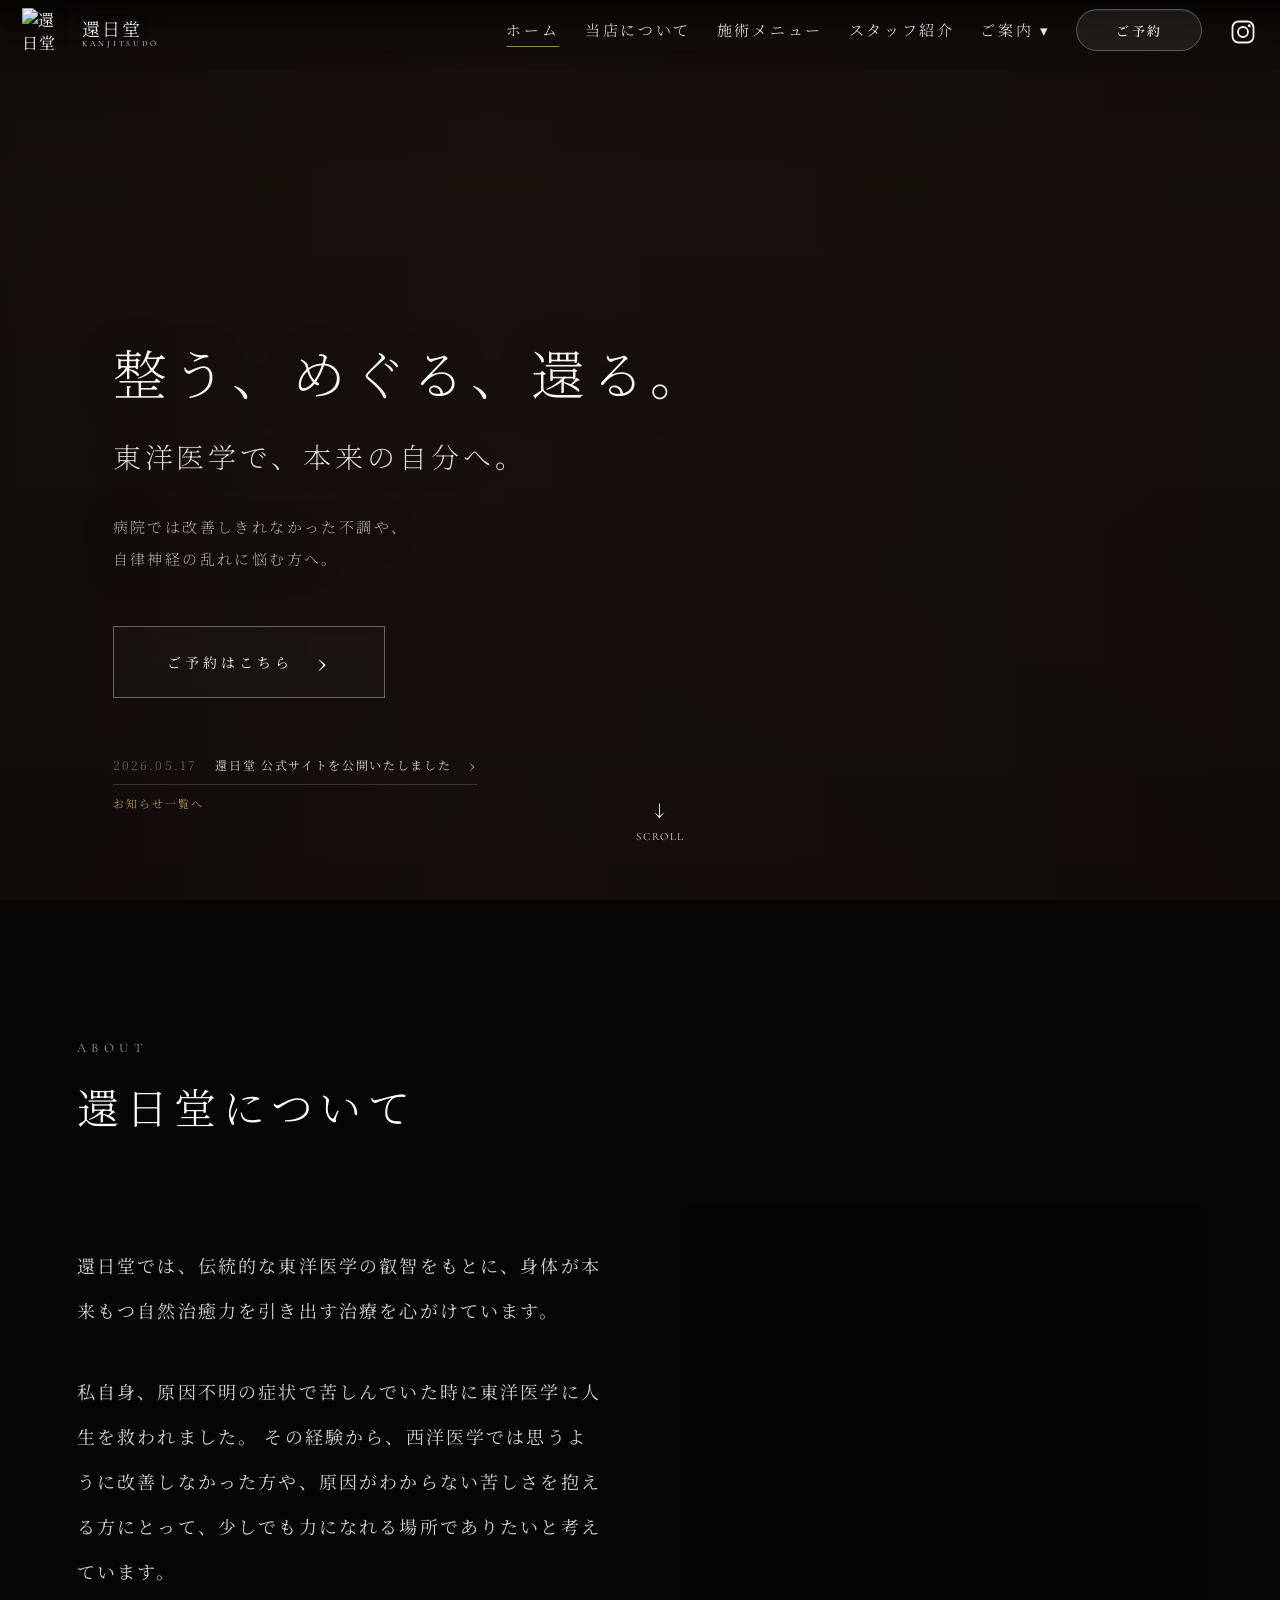
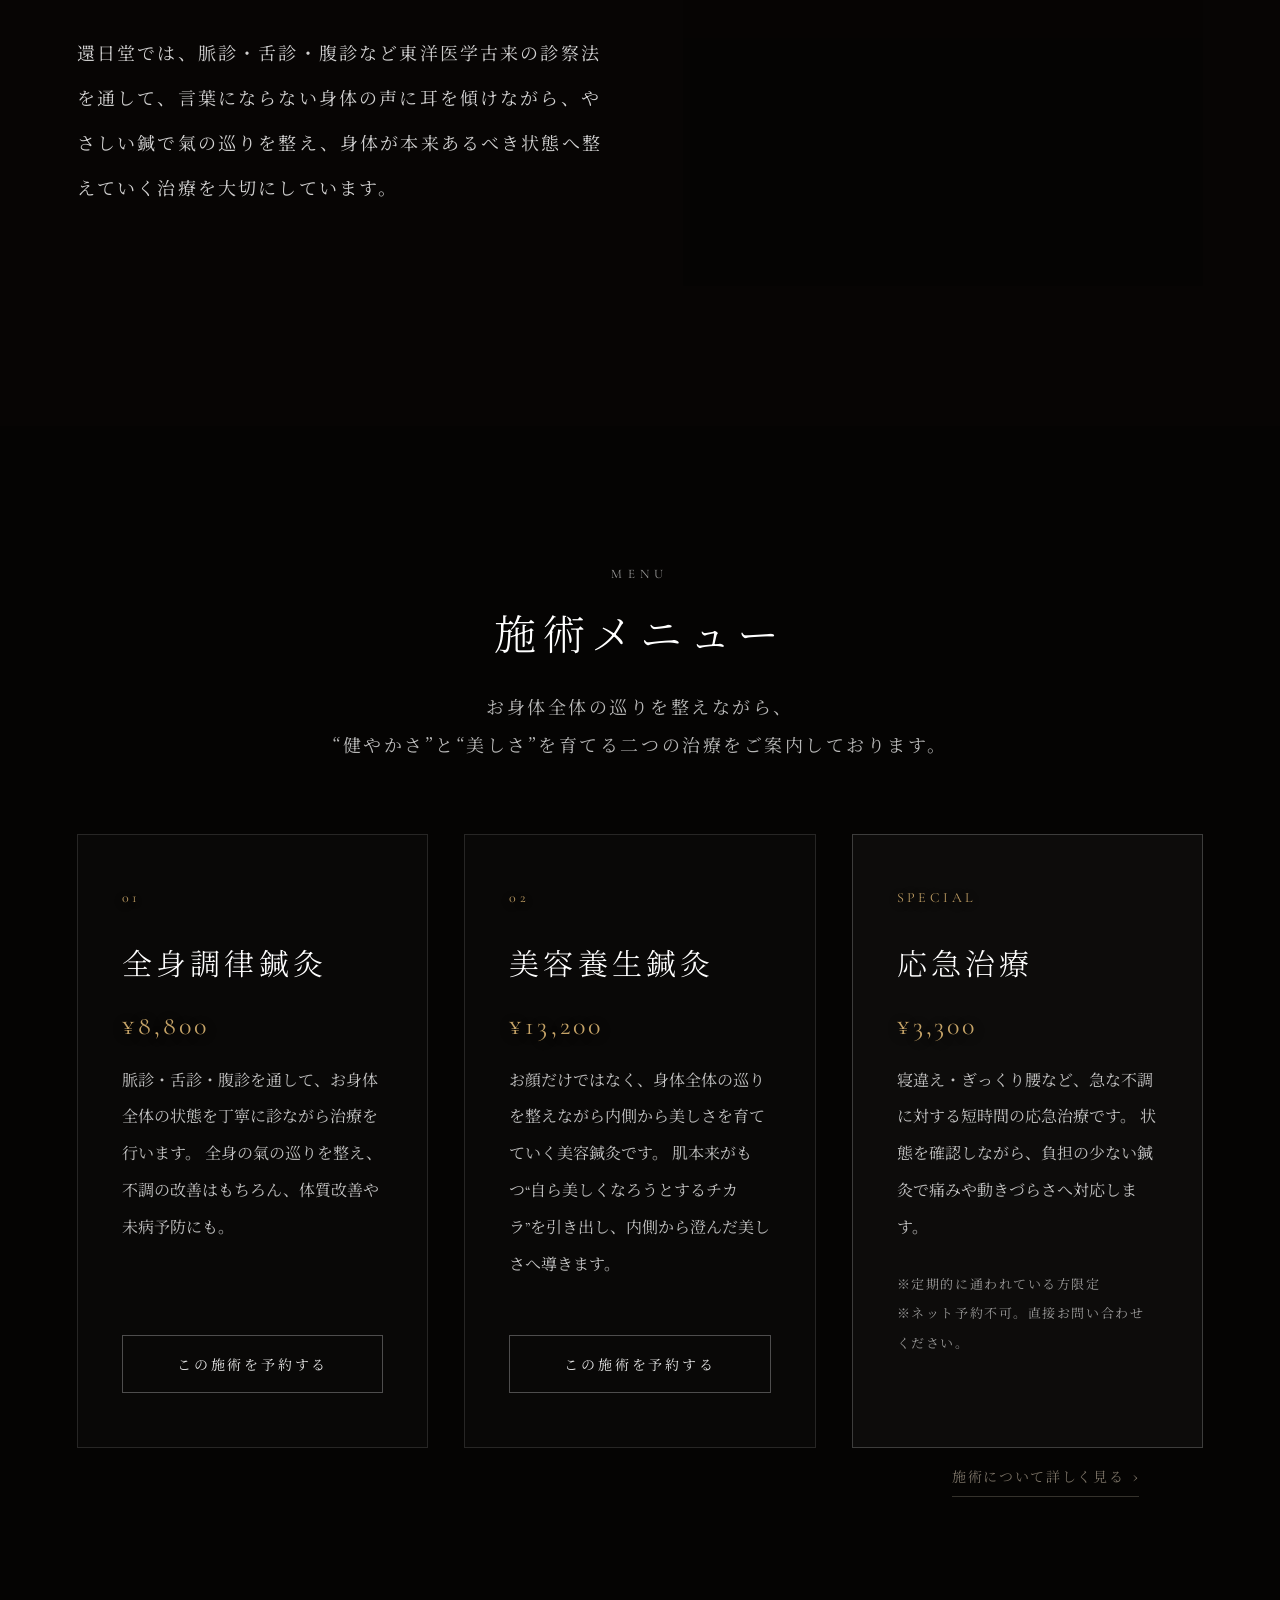
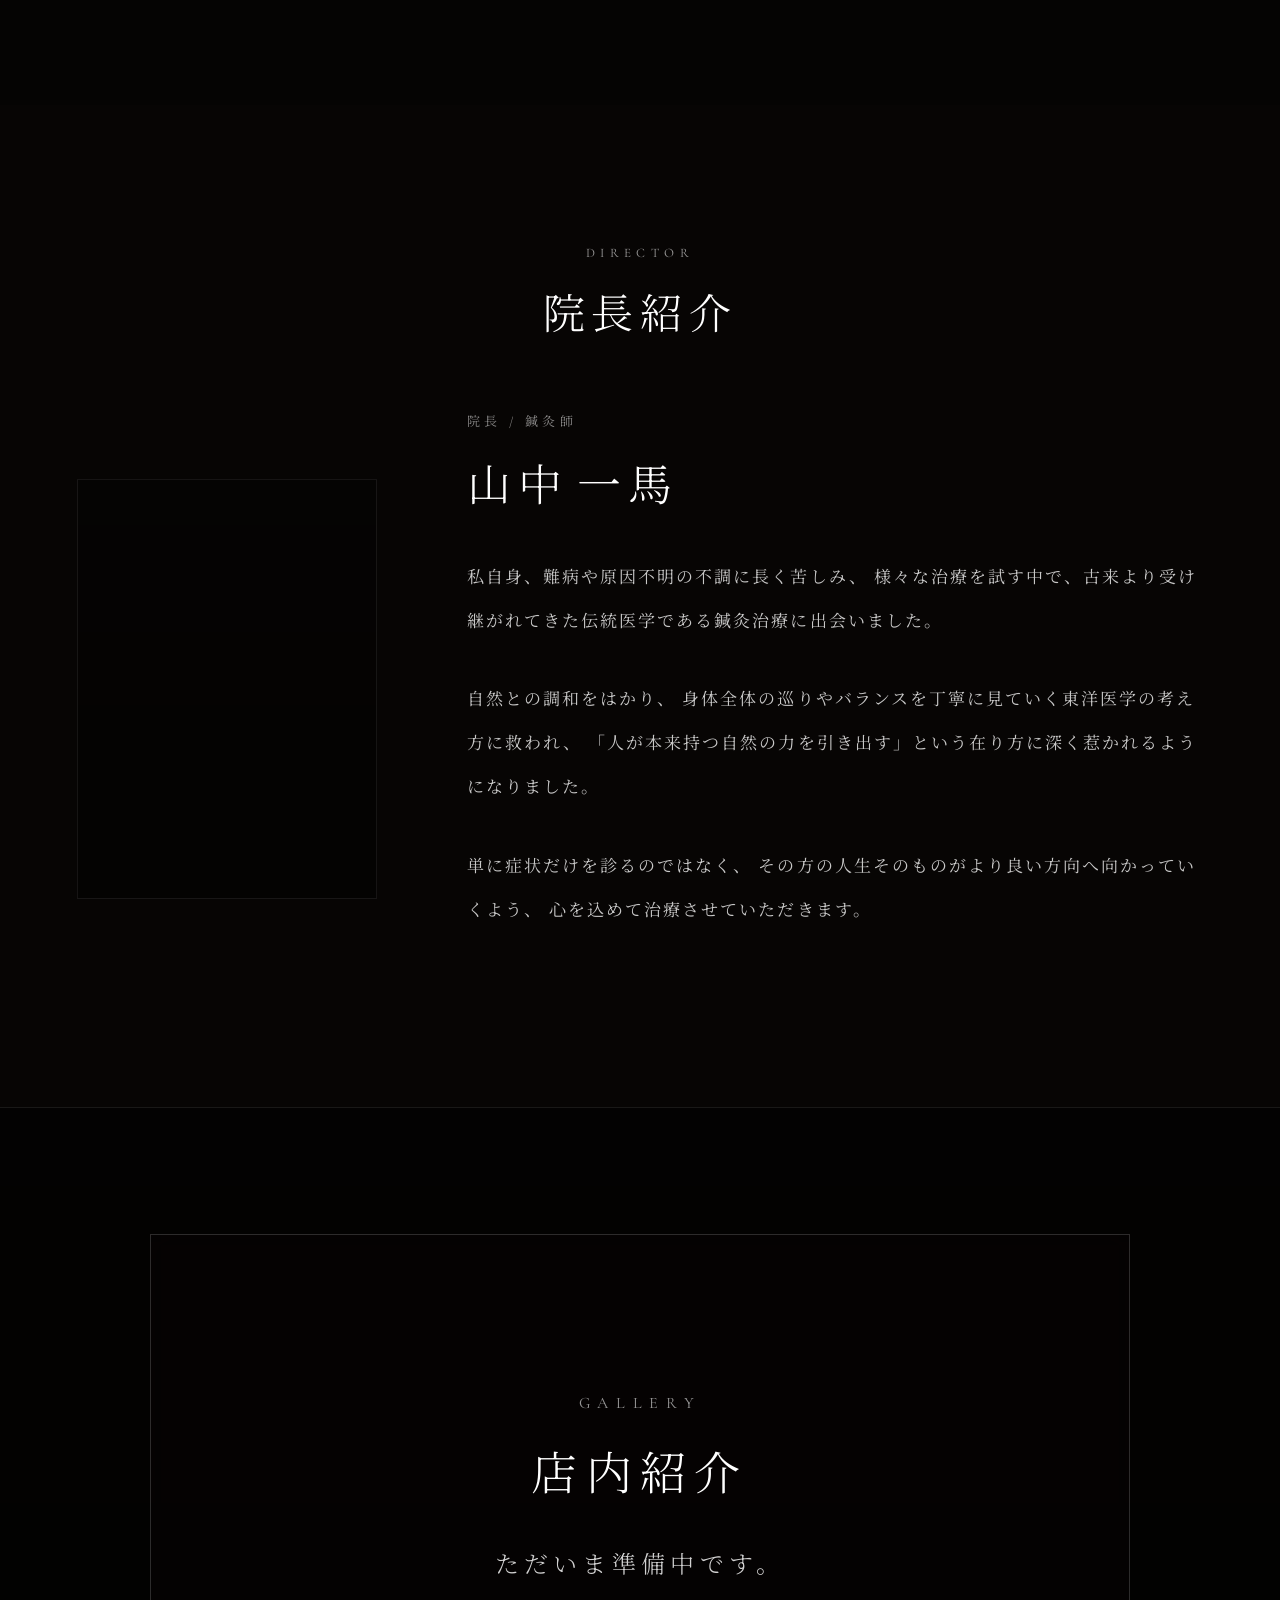
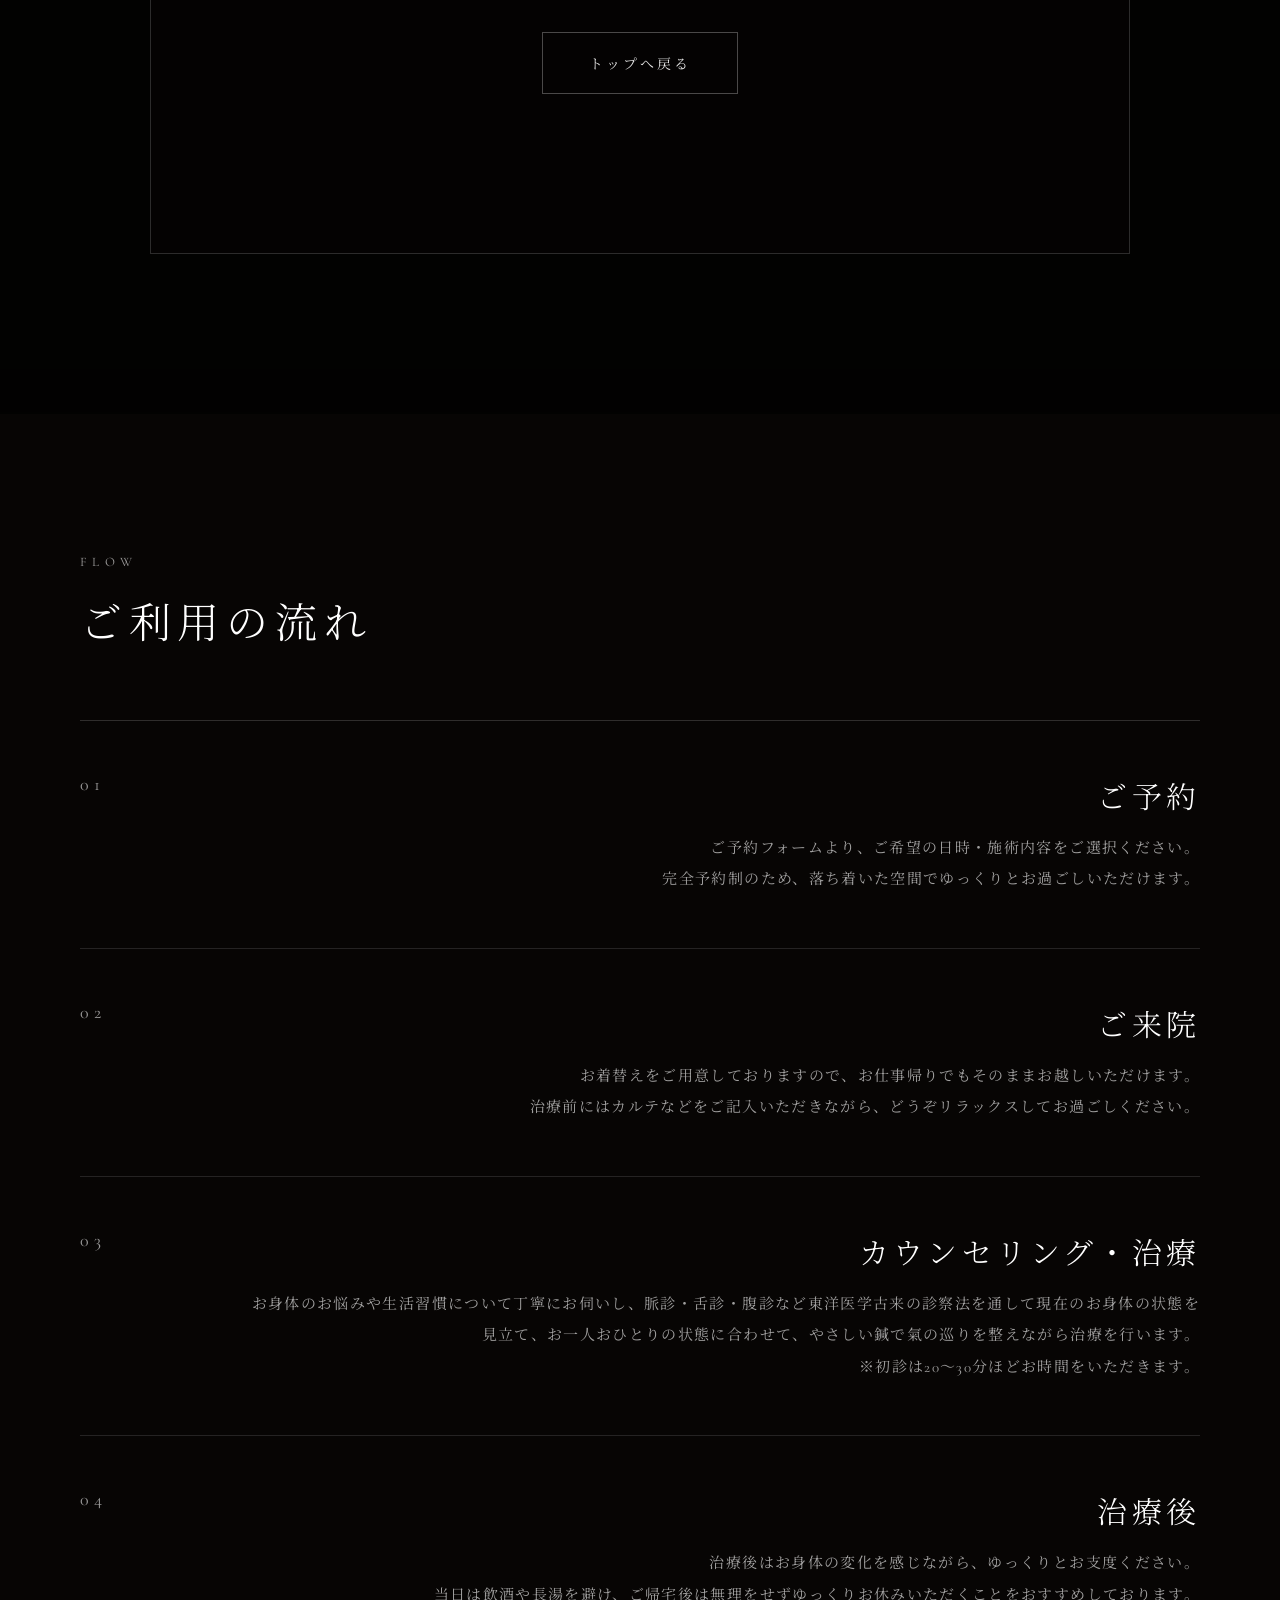
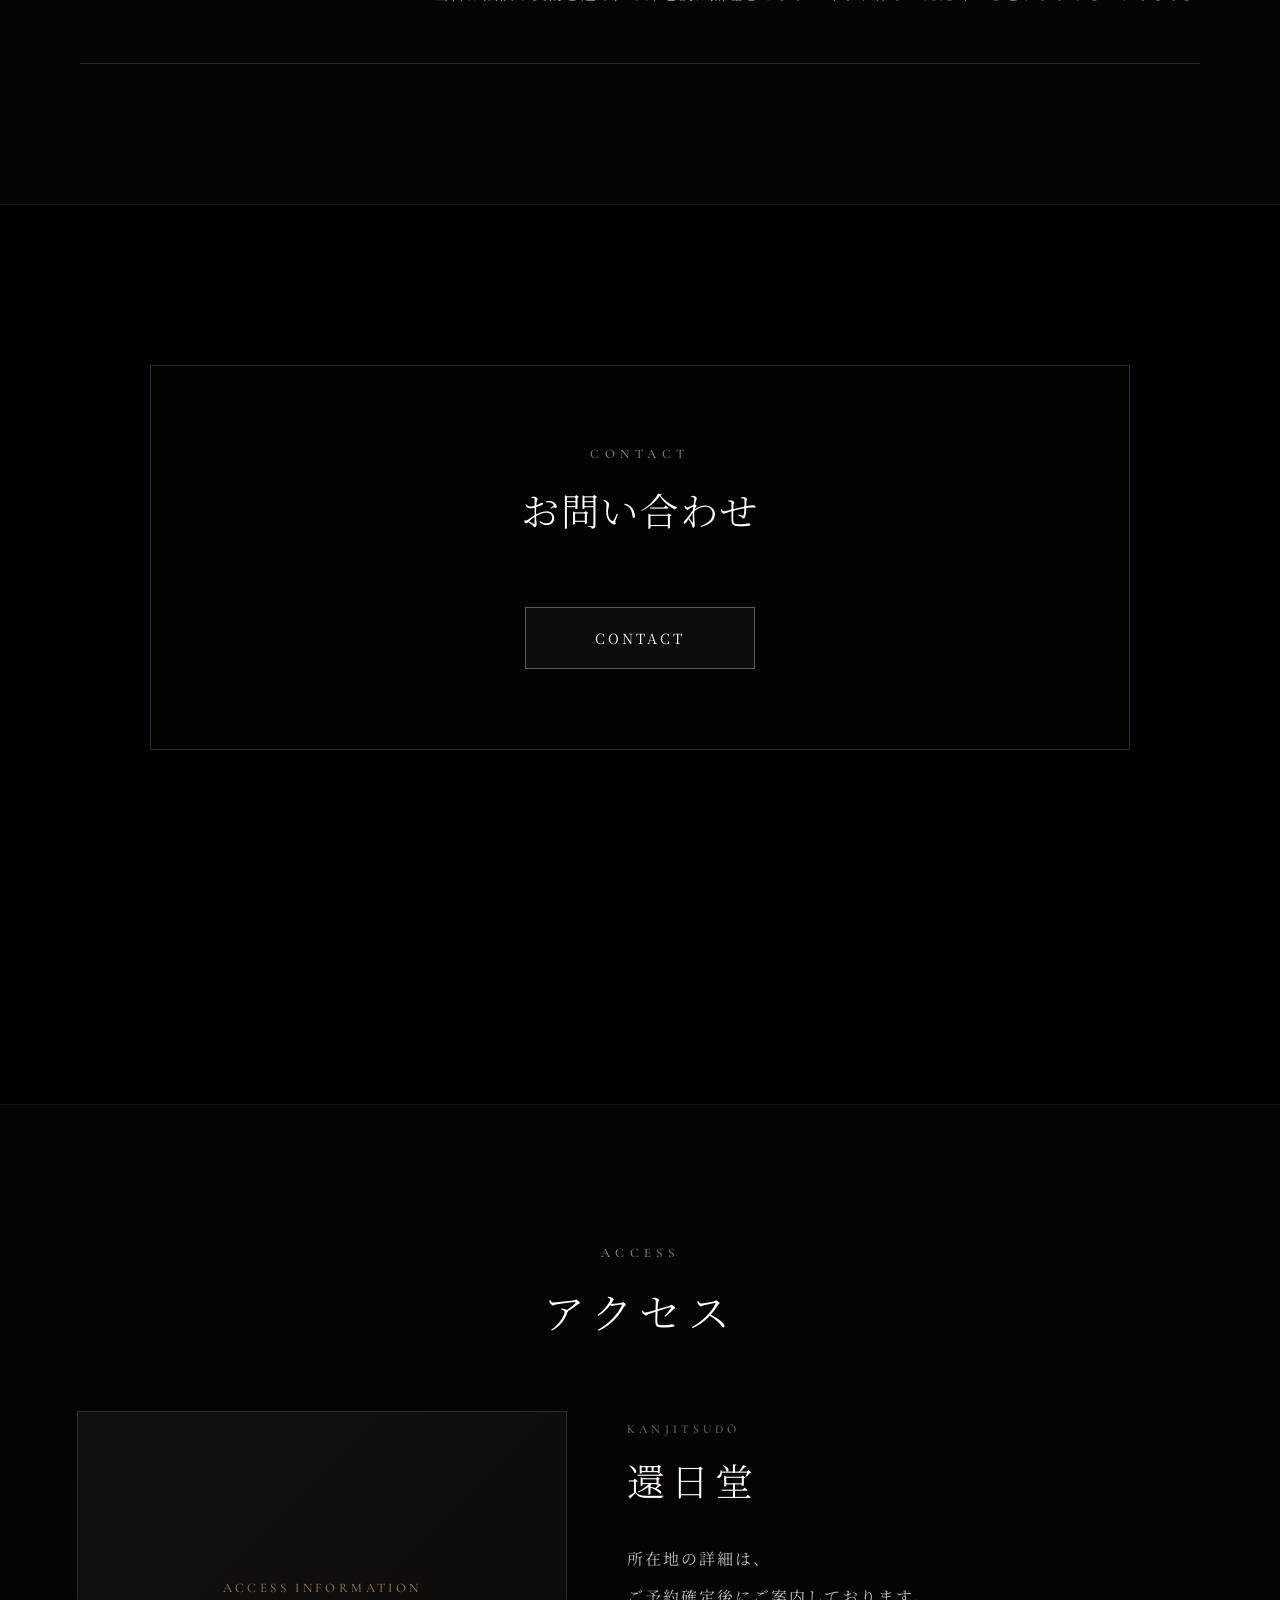
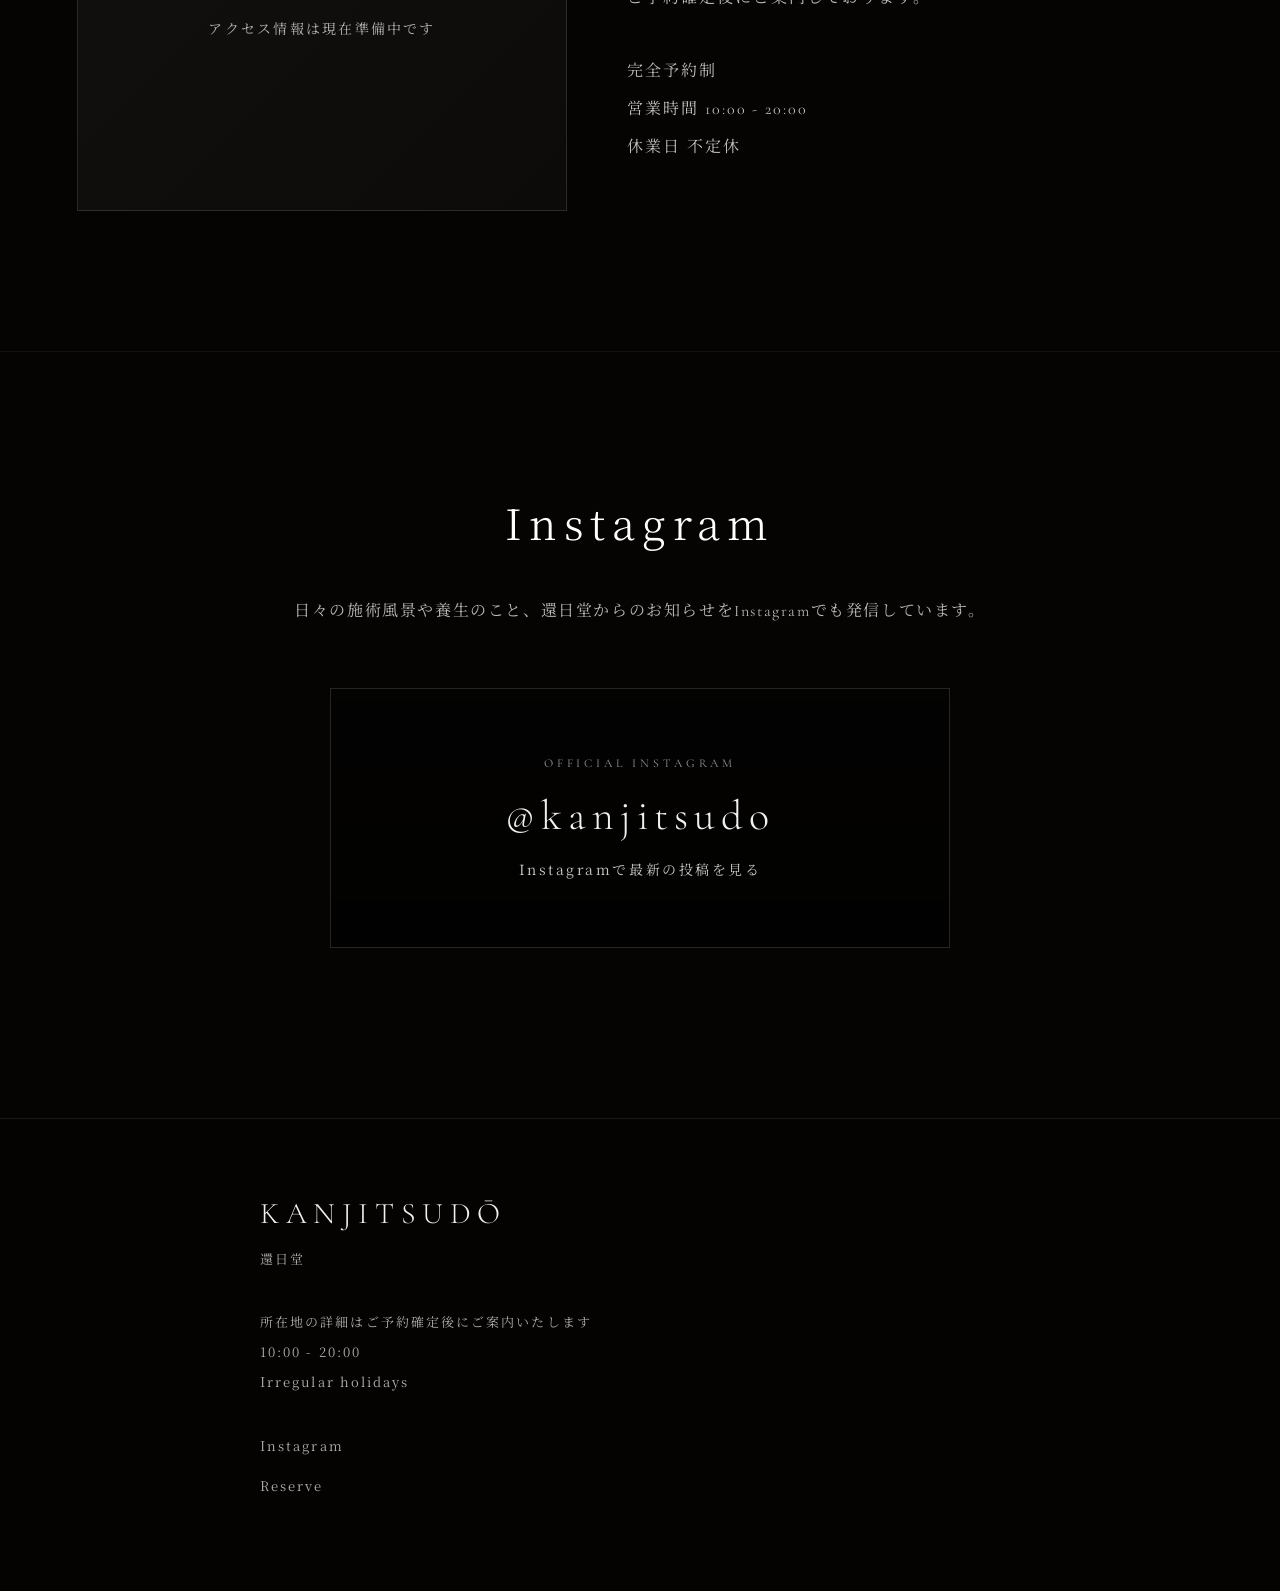
==== commit 4210844b: "Add files via upload" ====
--- a/index.html
+++ b/index.html
@@ -1519,6 +1519,37 @@
 }
 }
 </style>
+
+<style id="pc-treatment-faq-link">
+@media (min-width:769px){
+  .pc-treatment-faq-link-wrap{
+    max-width:1320px!important;
+    margin:16px auto 68px!important;
+    padding:0 64px!important;
+    text-align:right!important;
+  }
+  .pc-treatment-faq-link{
+    display:inline-block!important;
+    font-family:"Noto Serif JP",serif!important;
+    font-size:14px!important;
+    line-height:1.8!important;
+    letter-spacing:.12em!important;
+    color:rgba(155,145,130,.78)!important;
+    text-decoration:none!important;
+    padding-bottom:6px!important;
+    border-bottom:1px solid rgba(155,145,130,.32)!important;
+  }
+  .pc-treatment-faq-link span{
+    margin-left:8px!important;
+  }
+}
+@media (max-width:768px){
+  .pc-treatment-faq-link-wrap{
+    display:none!important;
+  }
+}
+</style>
+
 </head>
 <body>
   <main class="hero" id="top">
@@ -1682,7 +1713,12 @@
         </div>
       </div>
 
-      <div class="mobile-menu-teaser fade-section">
+      
+<div class="pc-treatment-faq-link-wrap">
+  <a href="faq.html#treatment" class="pc-treatment-faq-link">施術について詳しく見る<span>›</span></a>
+</div>
+
+<div class="mobile-menu-teaser fade-section">
         <span class="section-en">MENU</span>
         <h2>施術メニュー</h2>
         <p>
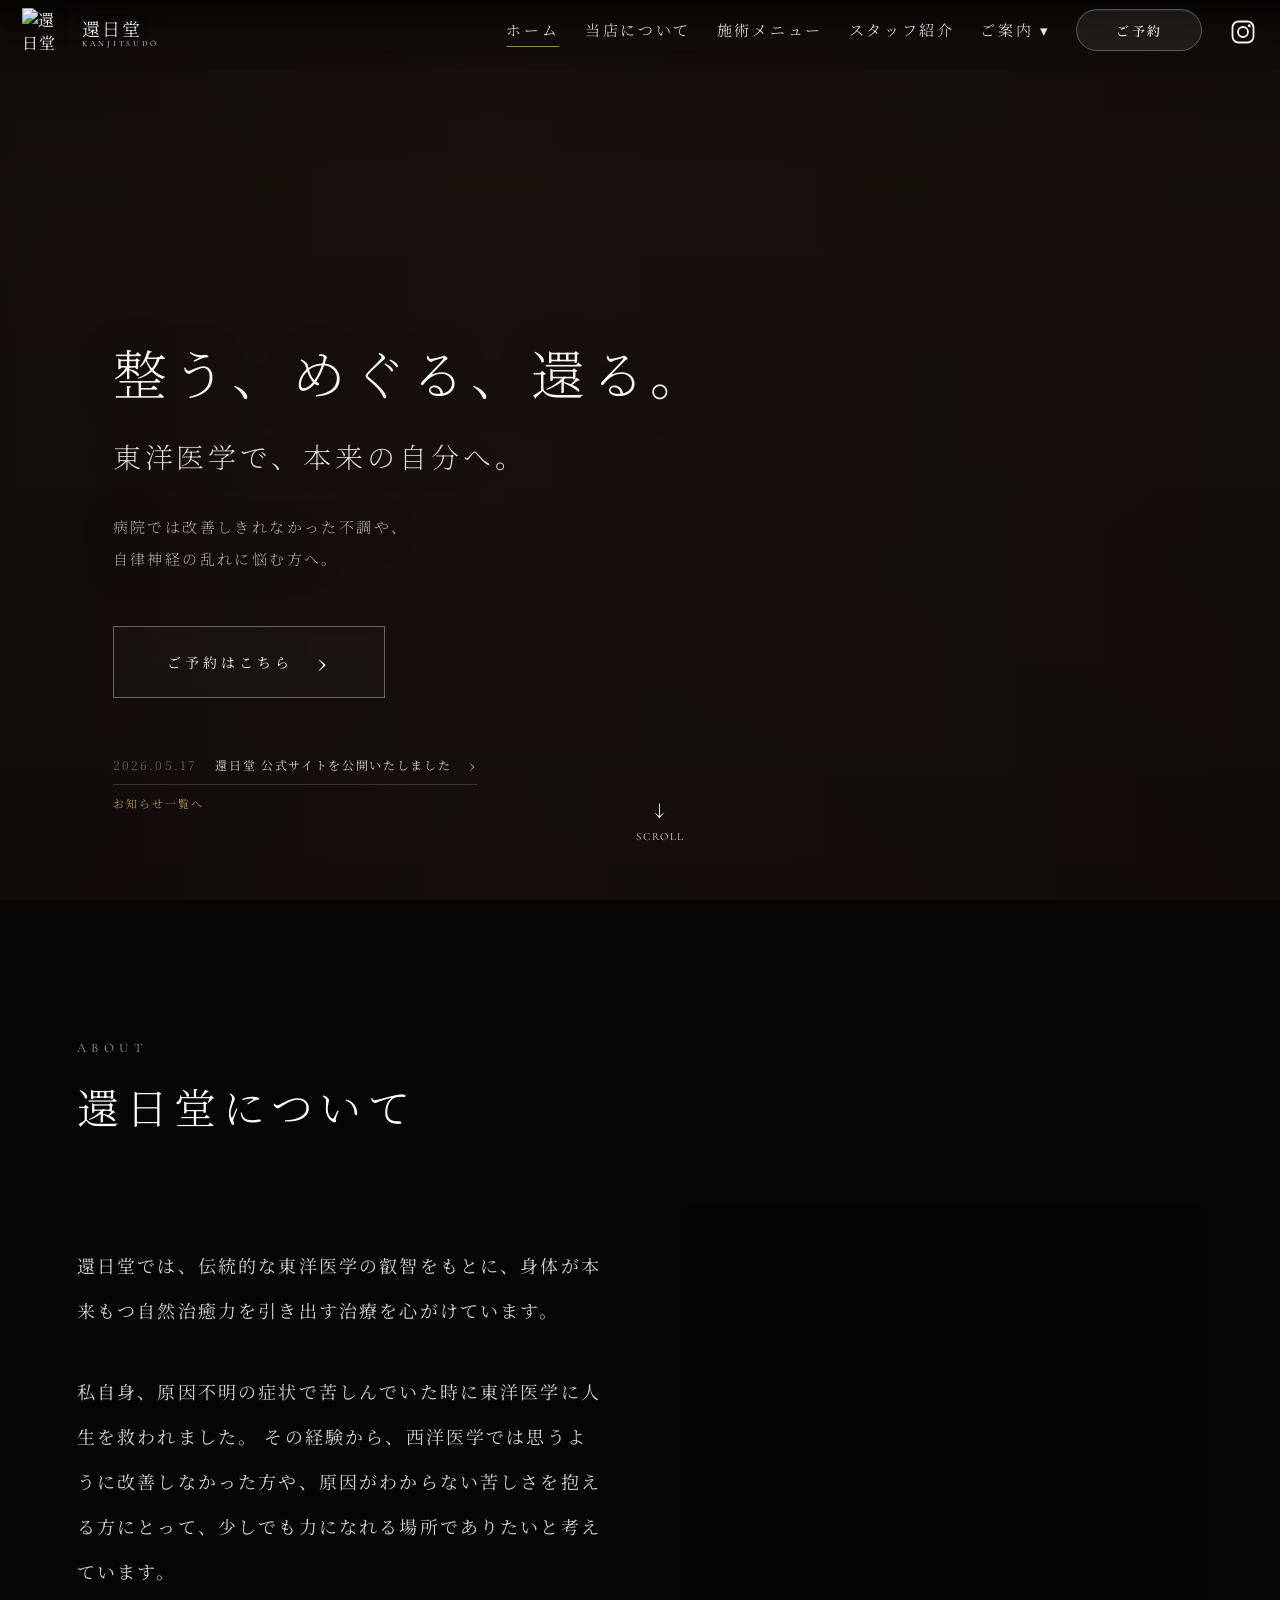
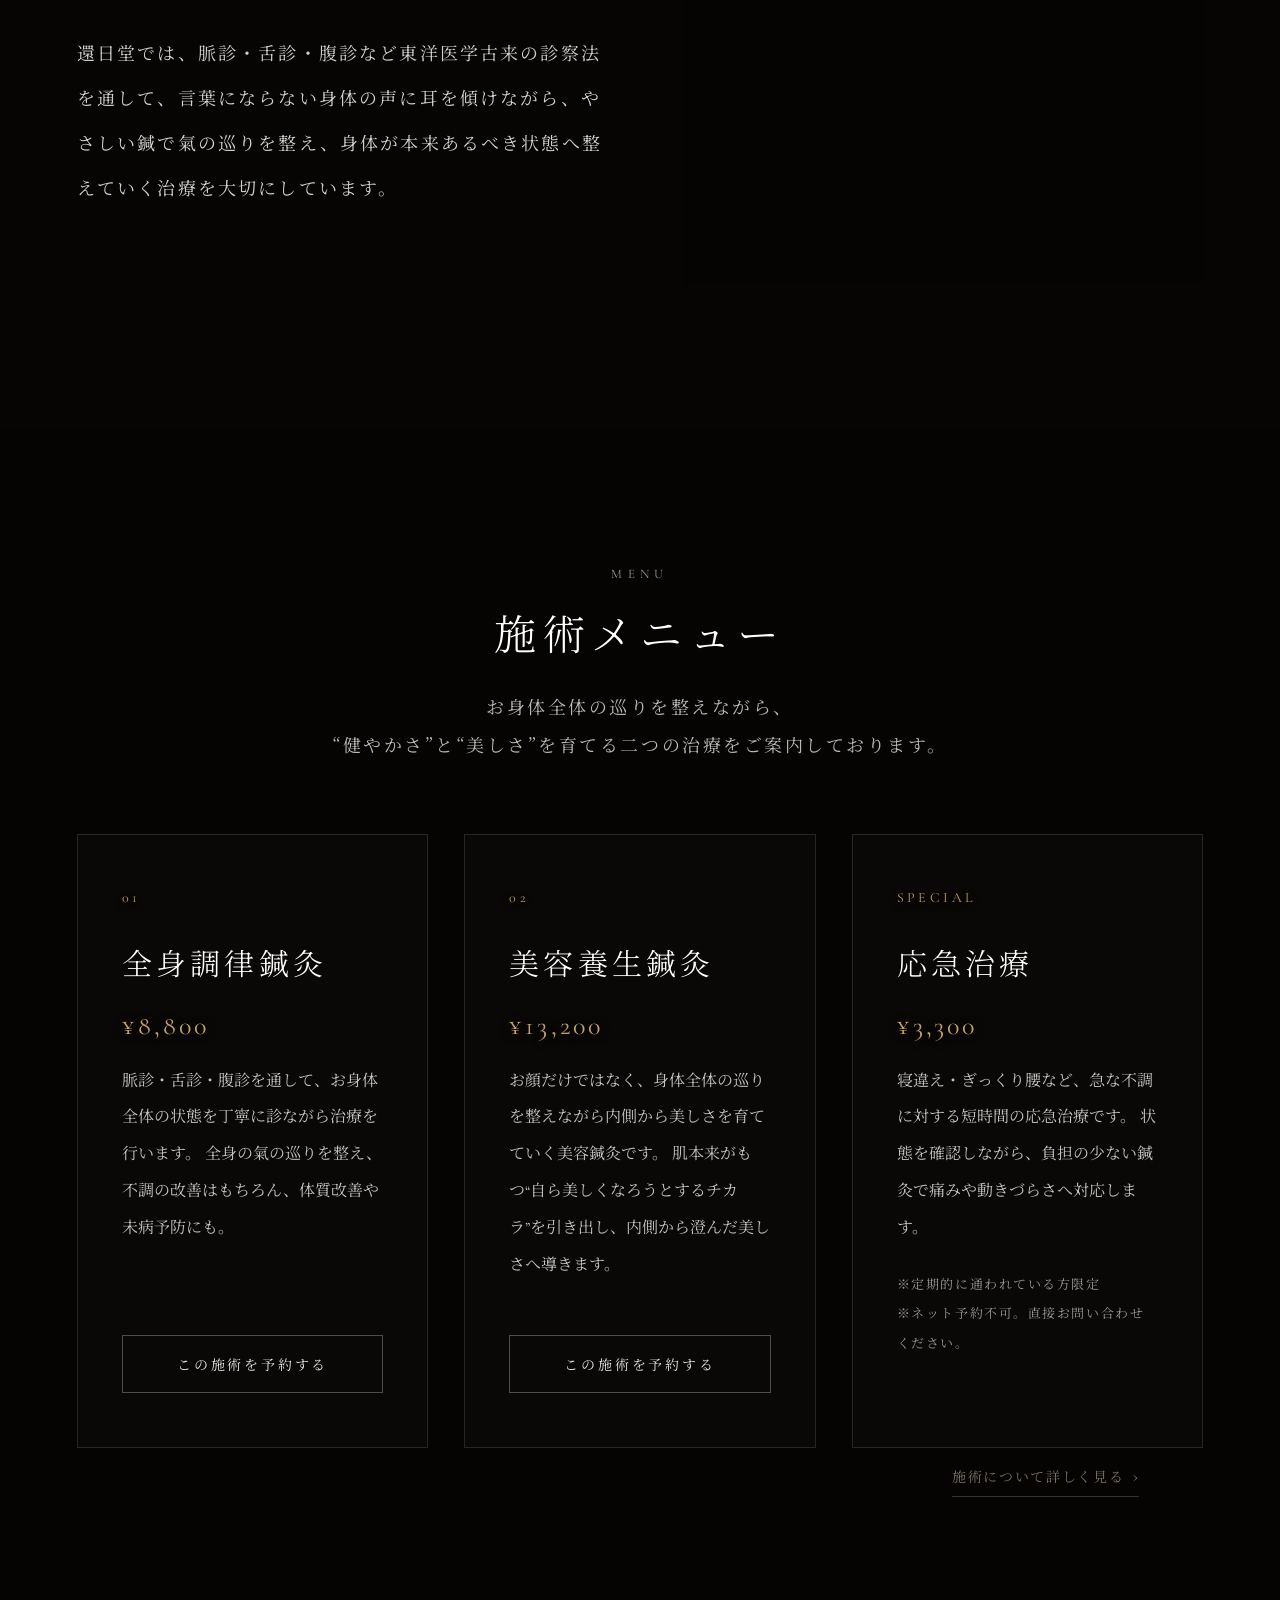
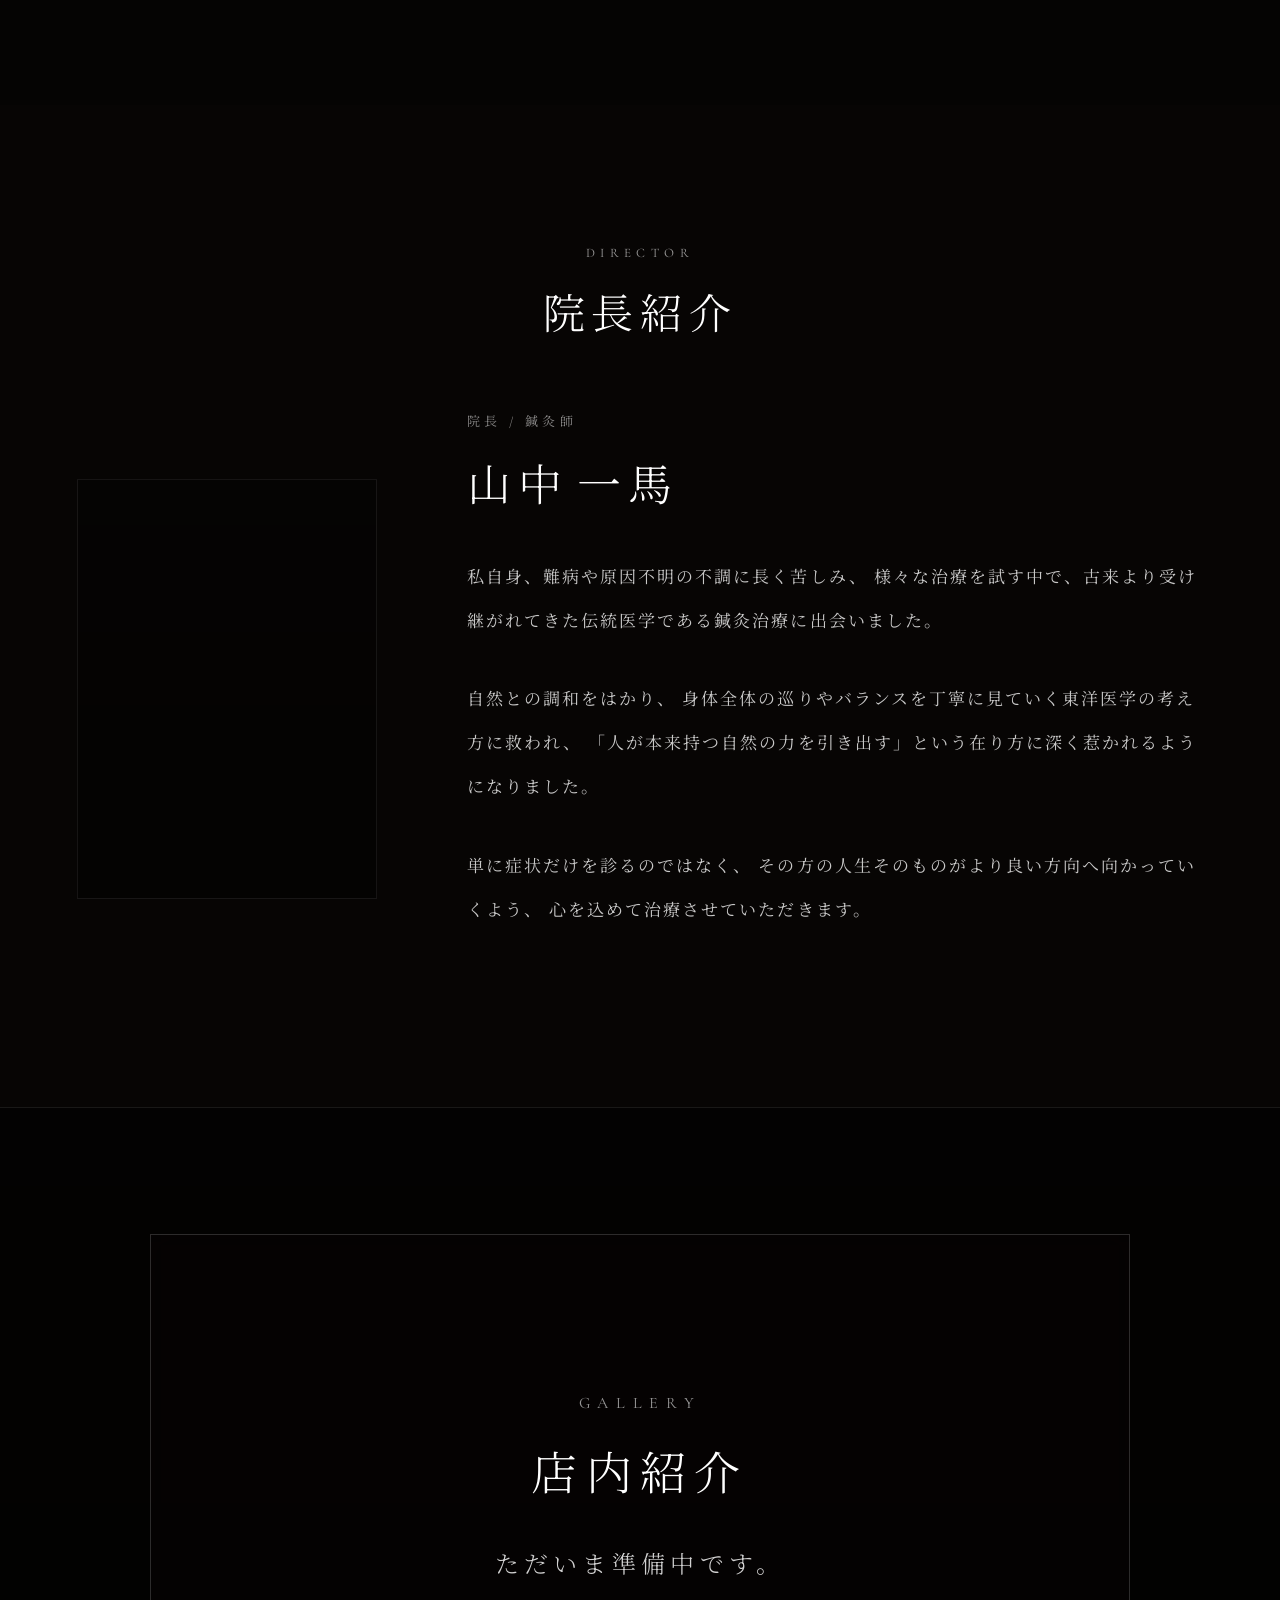
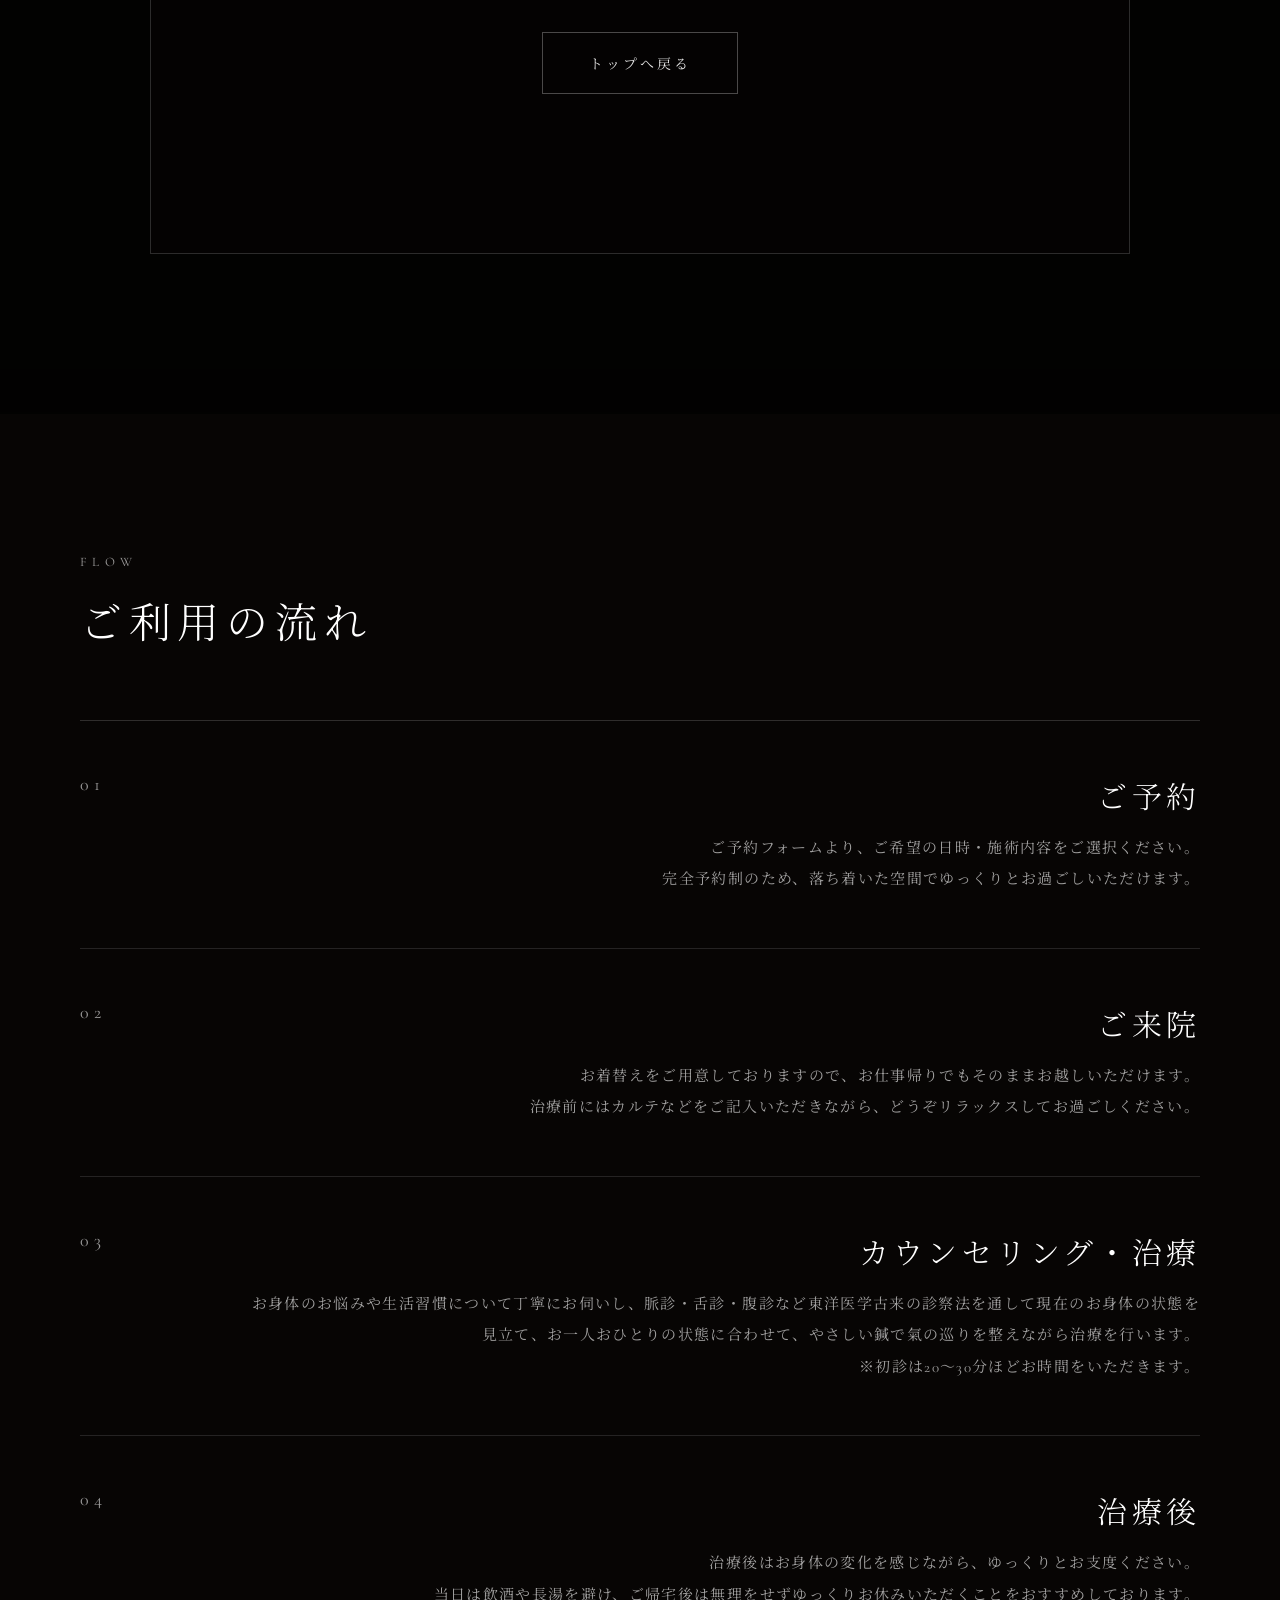
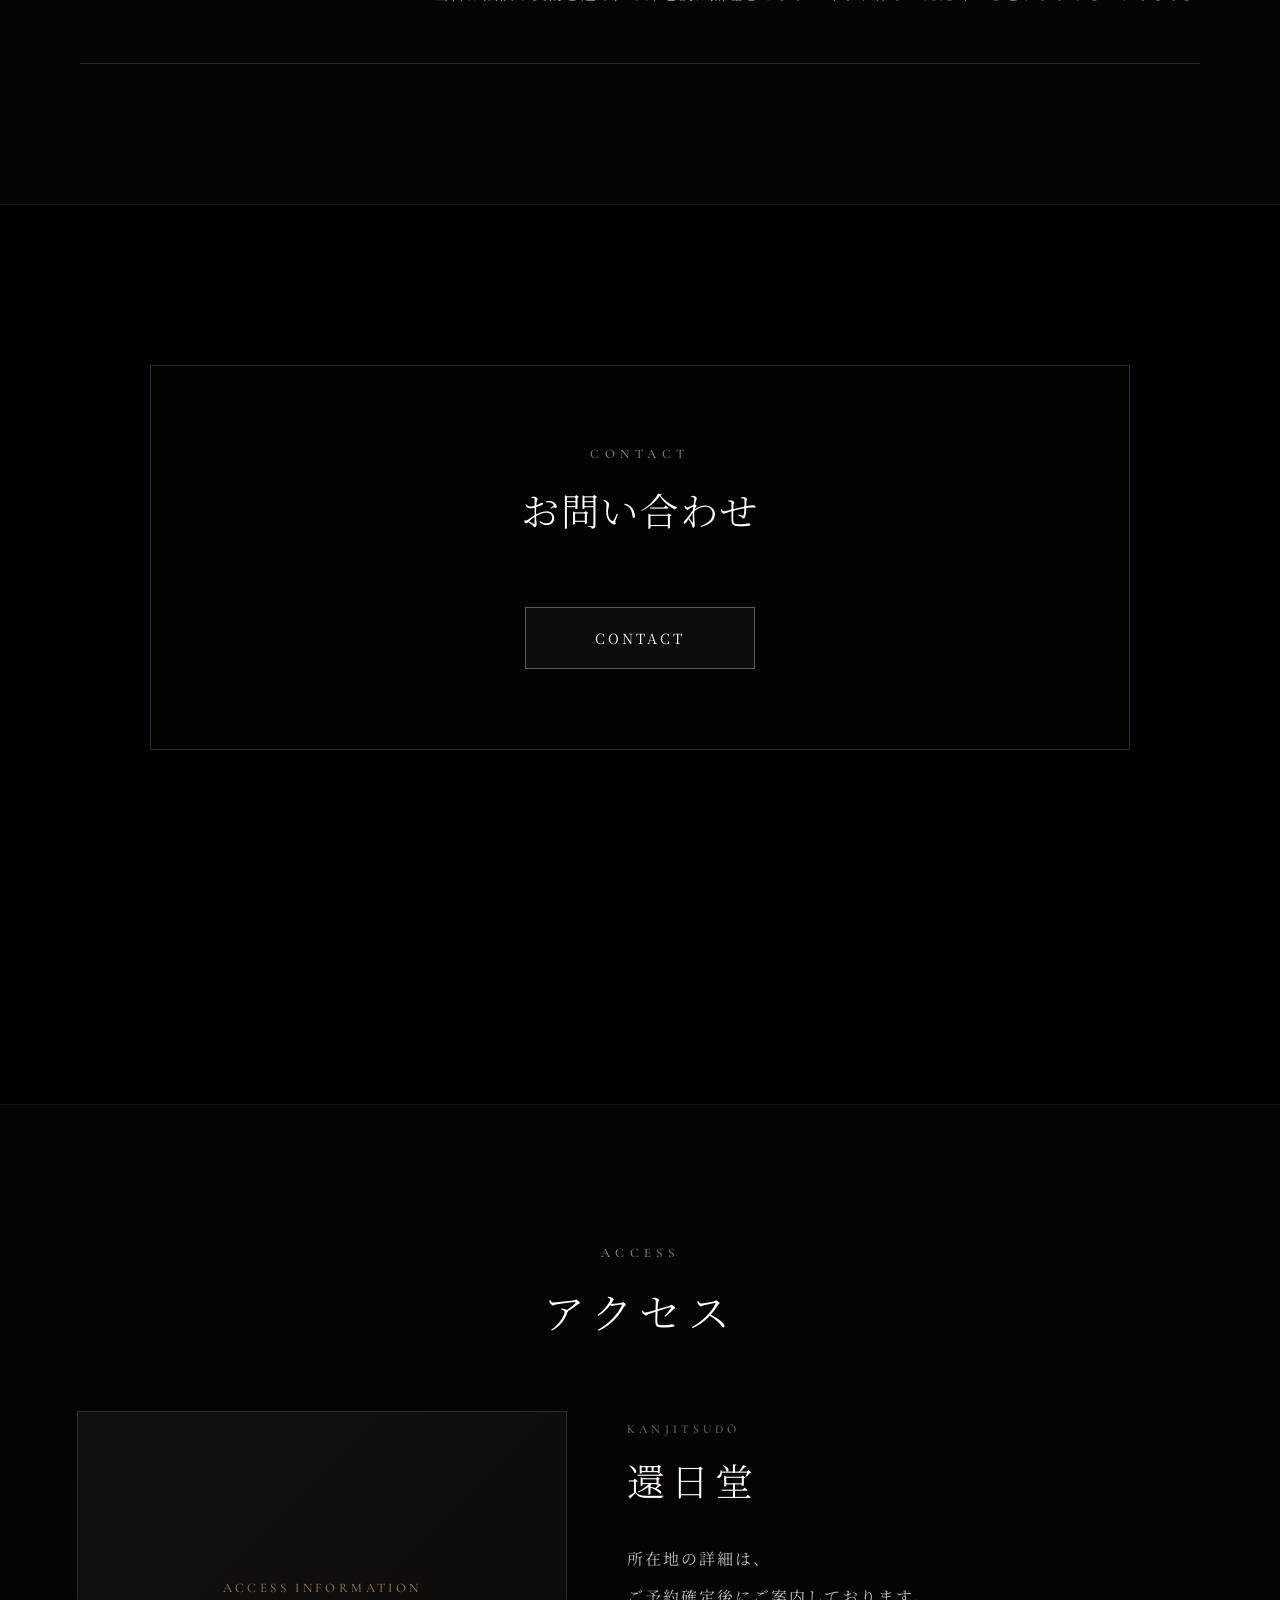
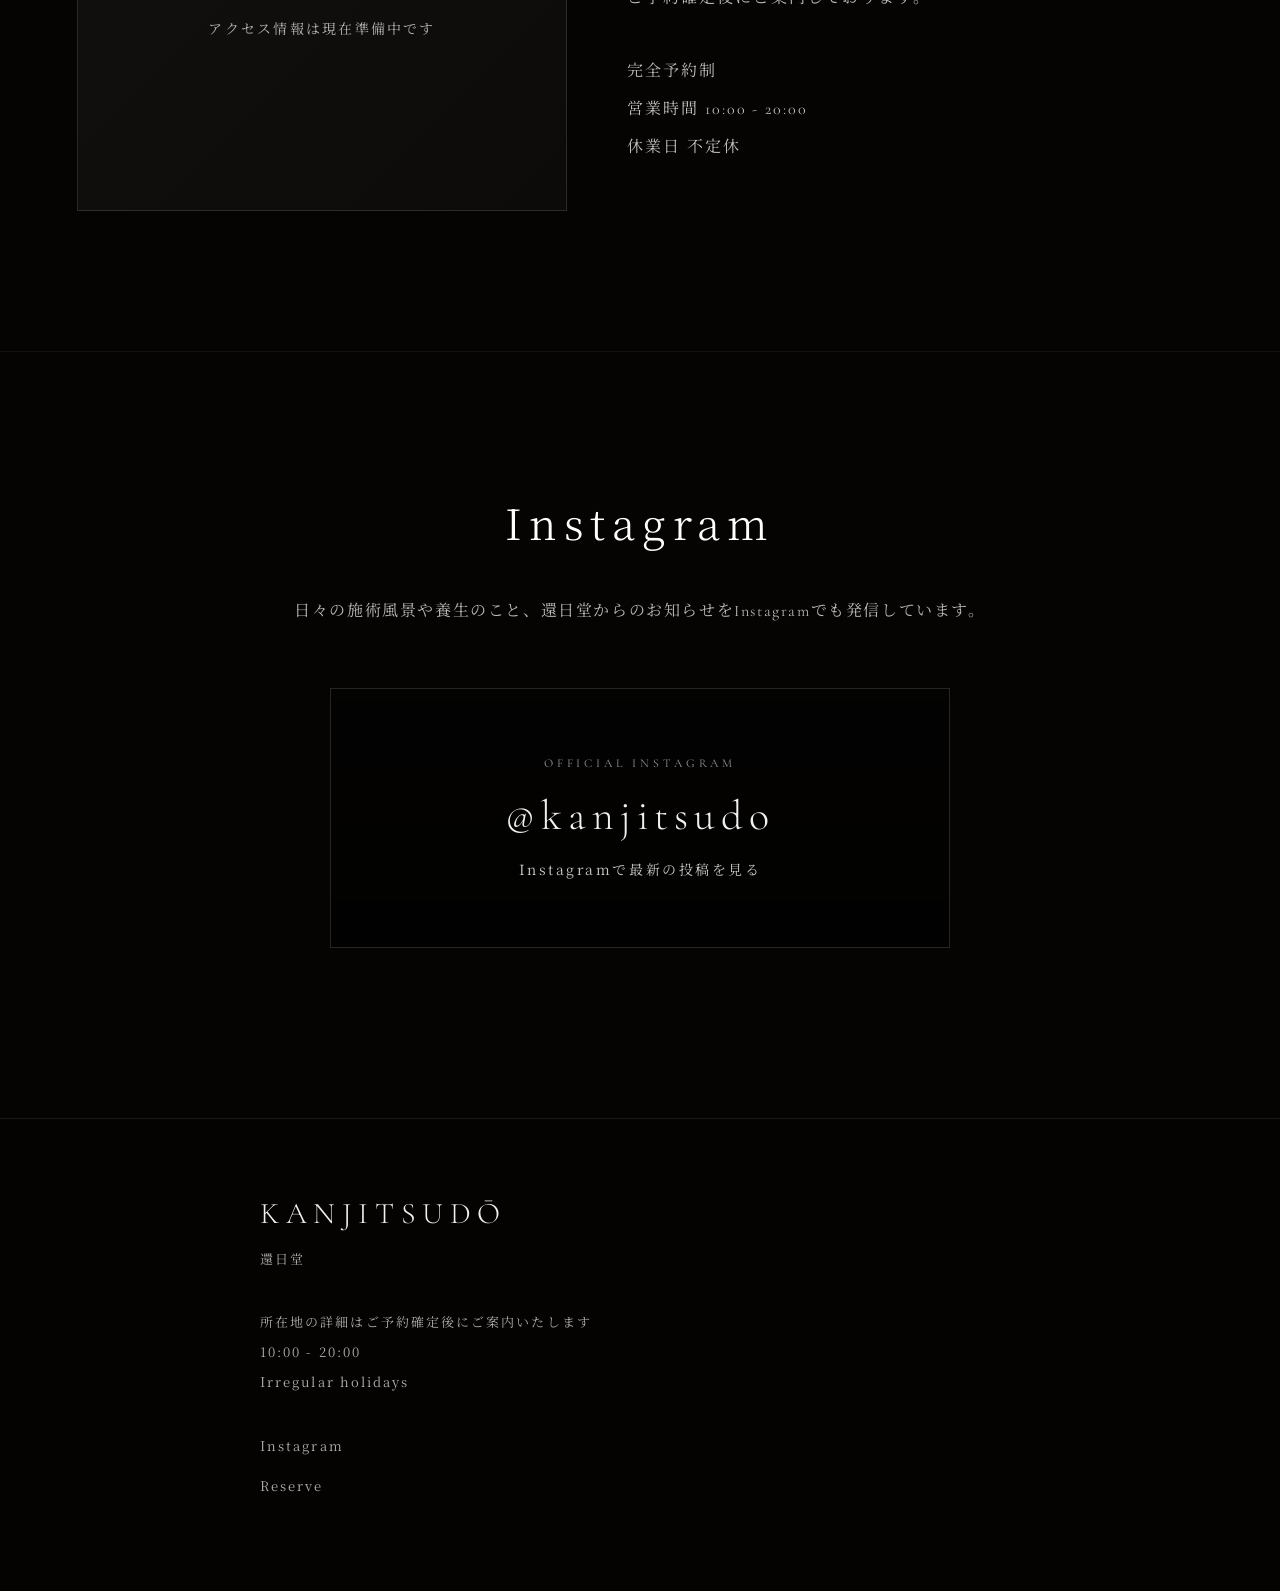
==== commit a51d80fa: "Add files via upload" ====
--- a/index.html
+++ b/index.html
@@ -2405,13 +2405,9 @@
 
     .special-menu {
       min-height: 300px;
-      border-color: rgba(255,255,255,.2);
-      background: rgba(255,255,255,.035);
     }
 
     .special-menu:hover {
-      background: rgba(255,255,255,.085);
-      border-color: rgba(255,255,255,.38);
     }
 
     
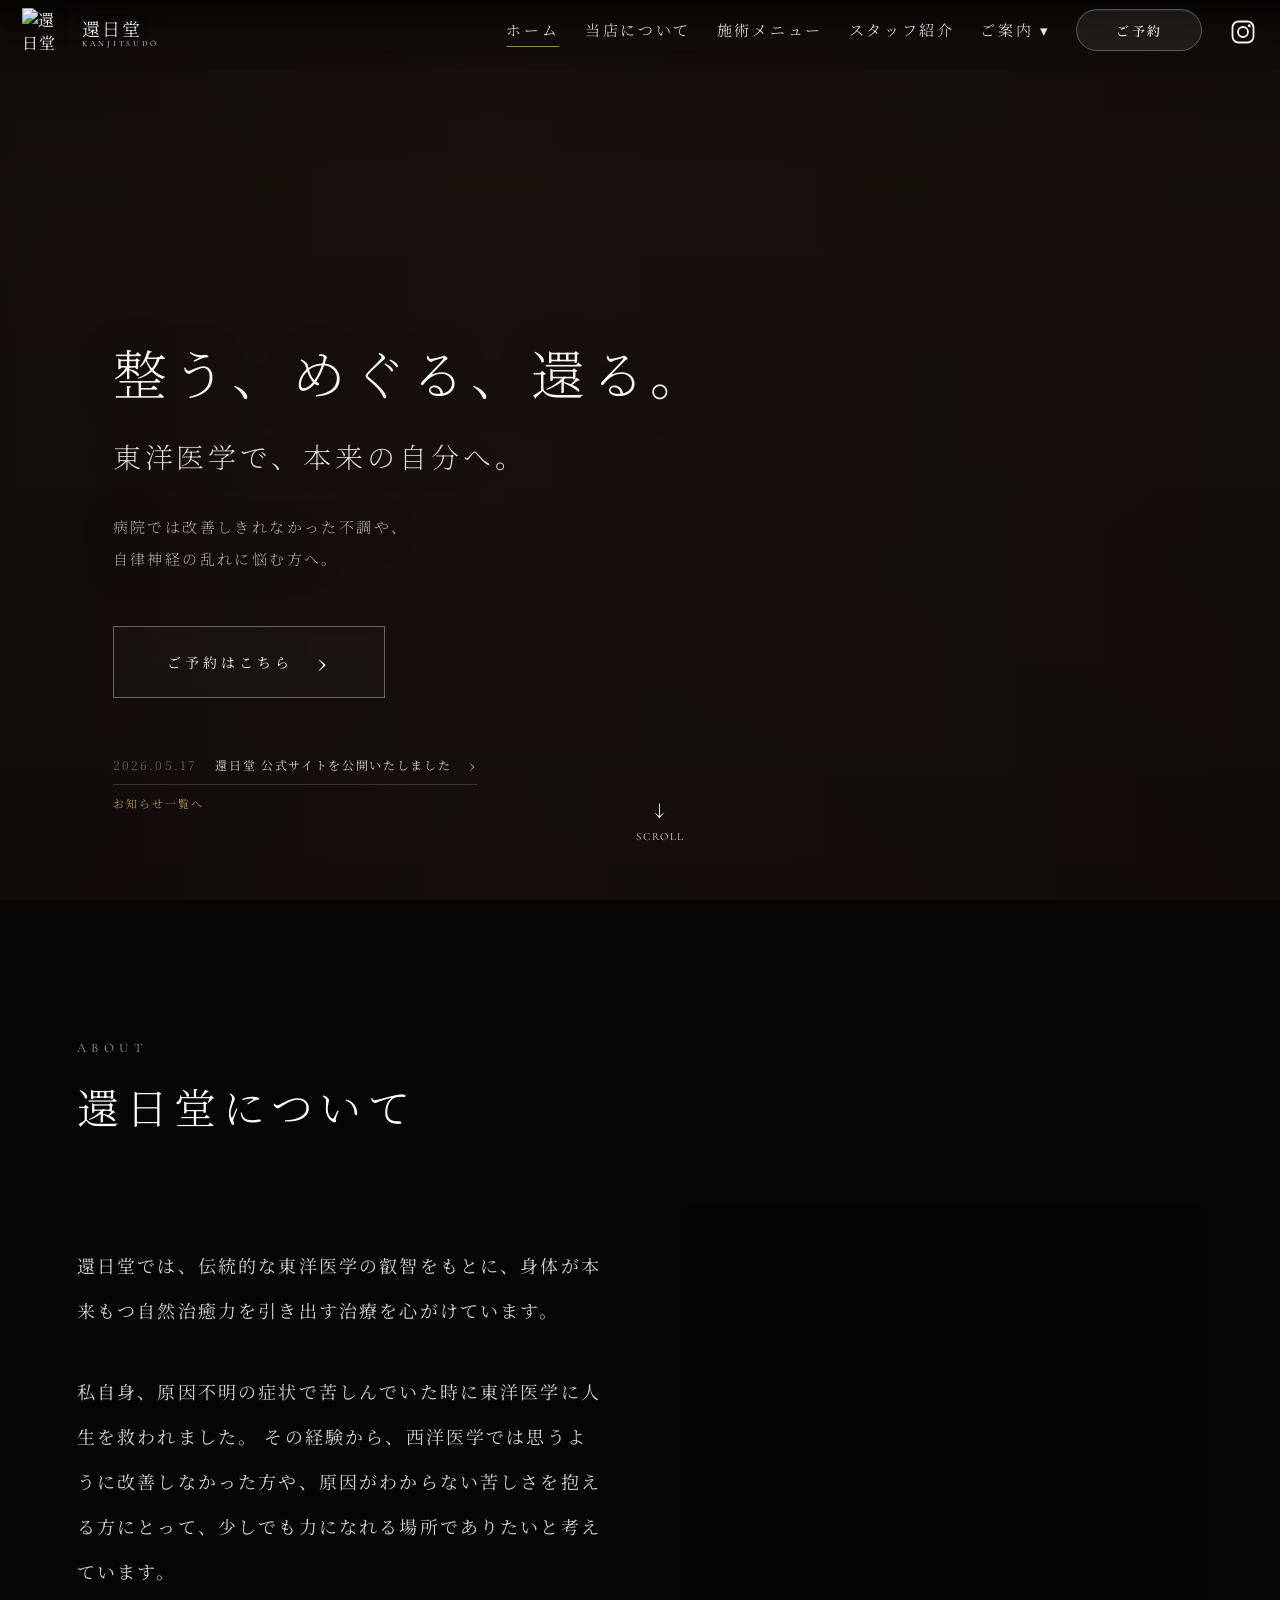
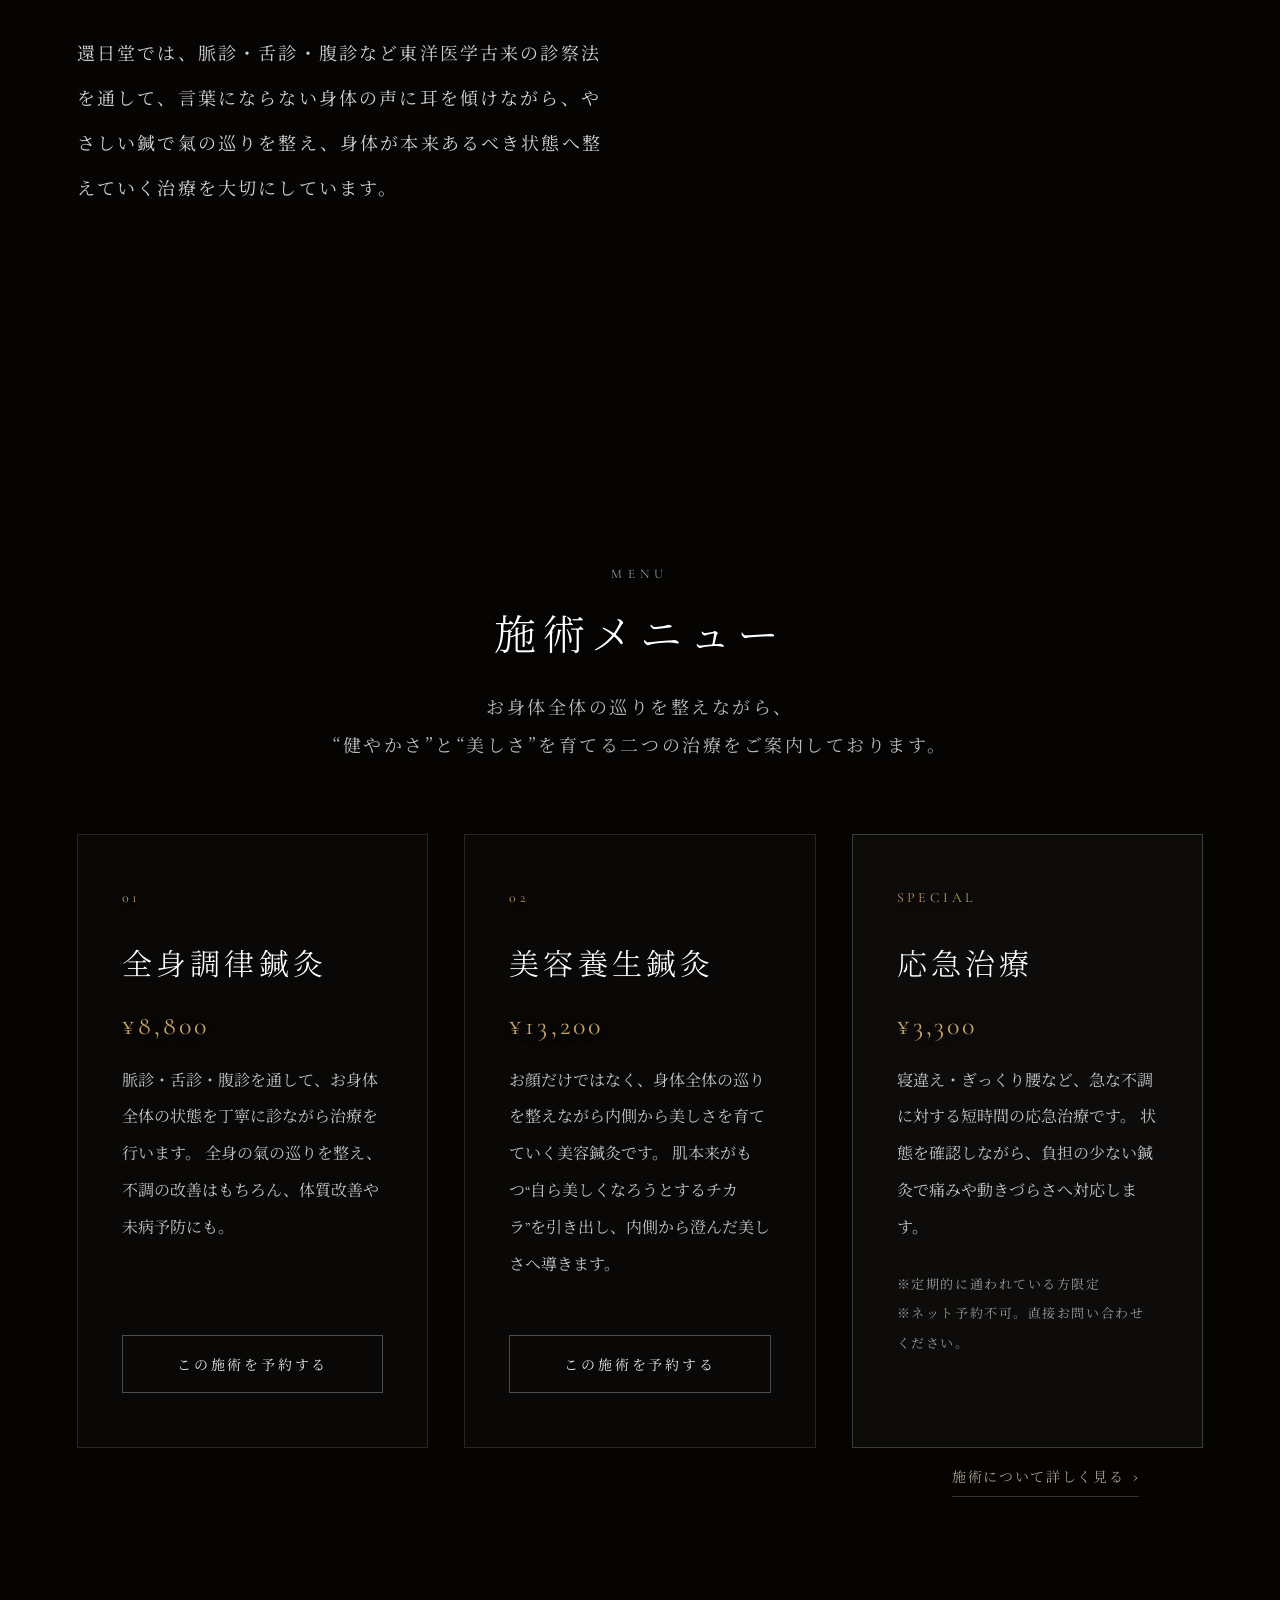
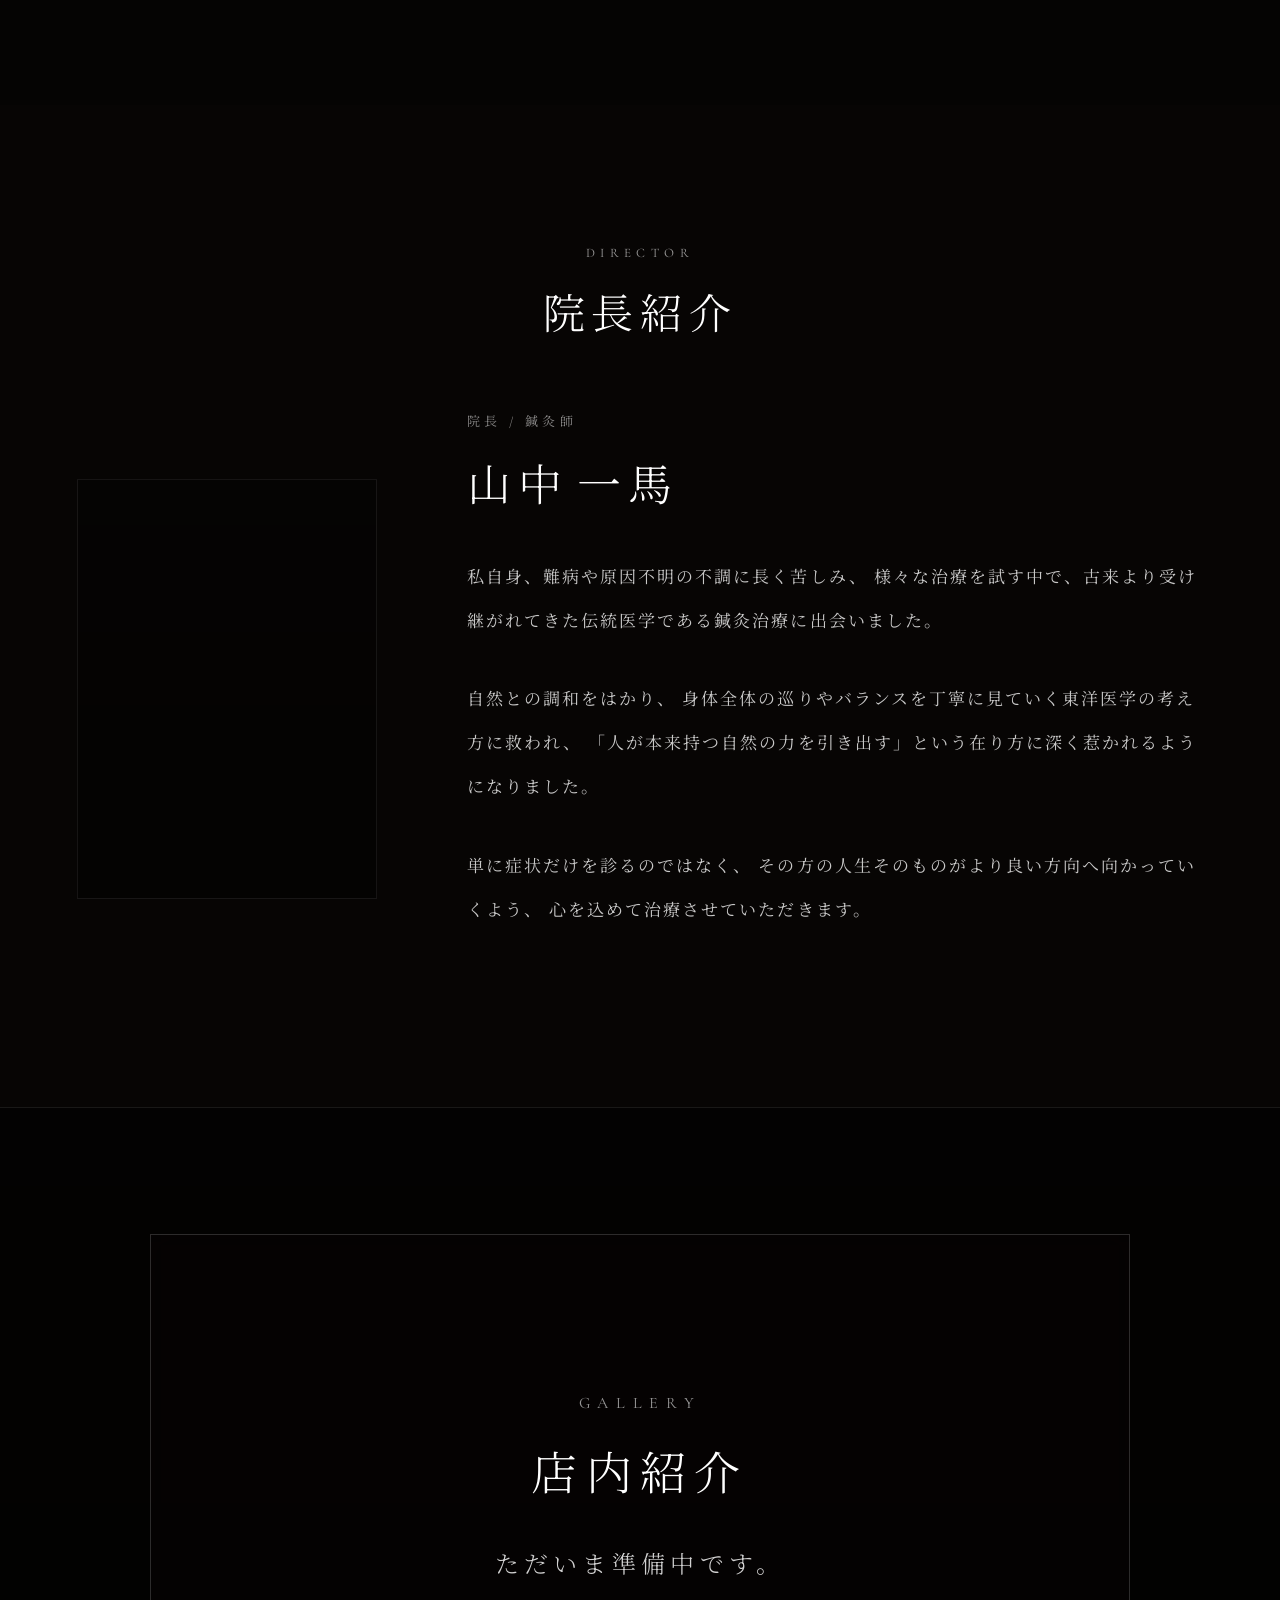
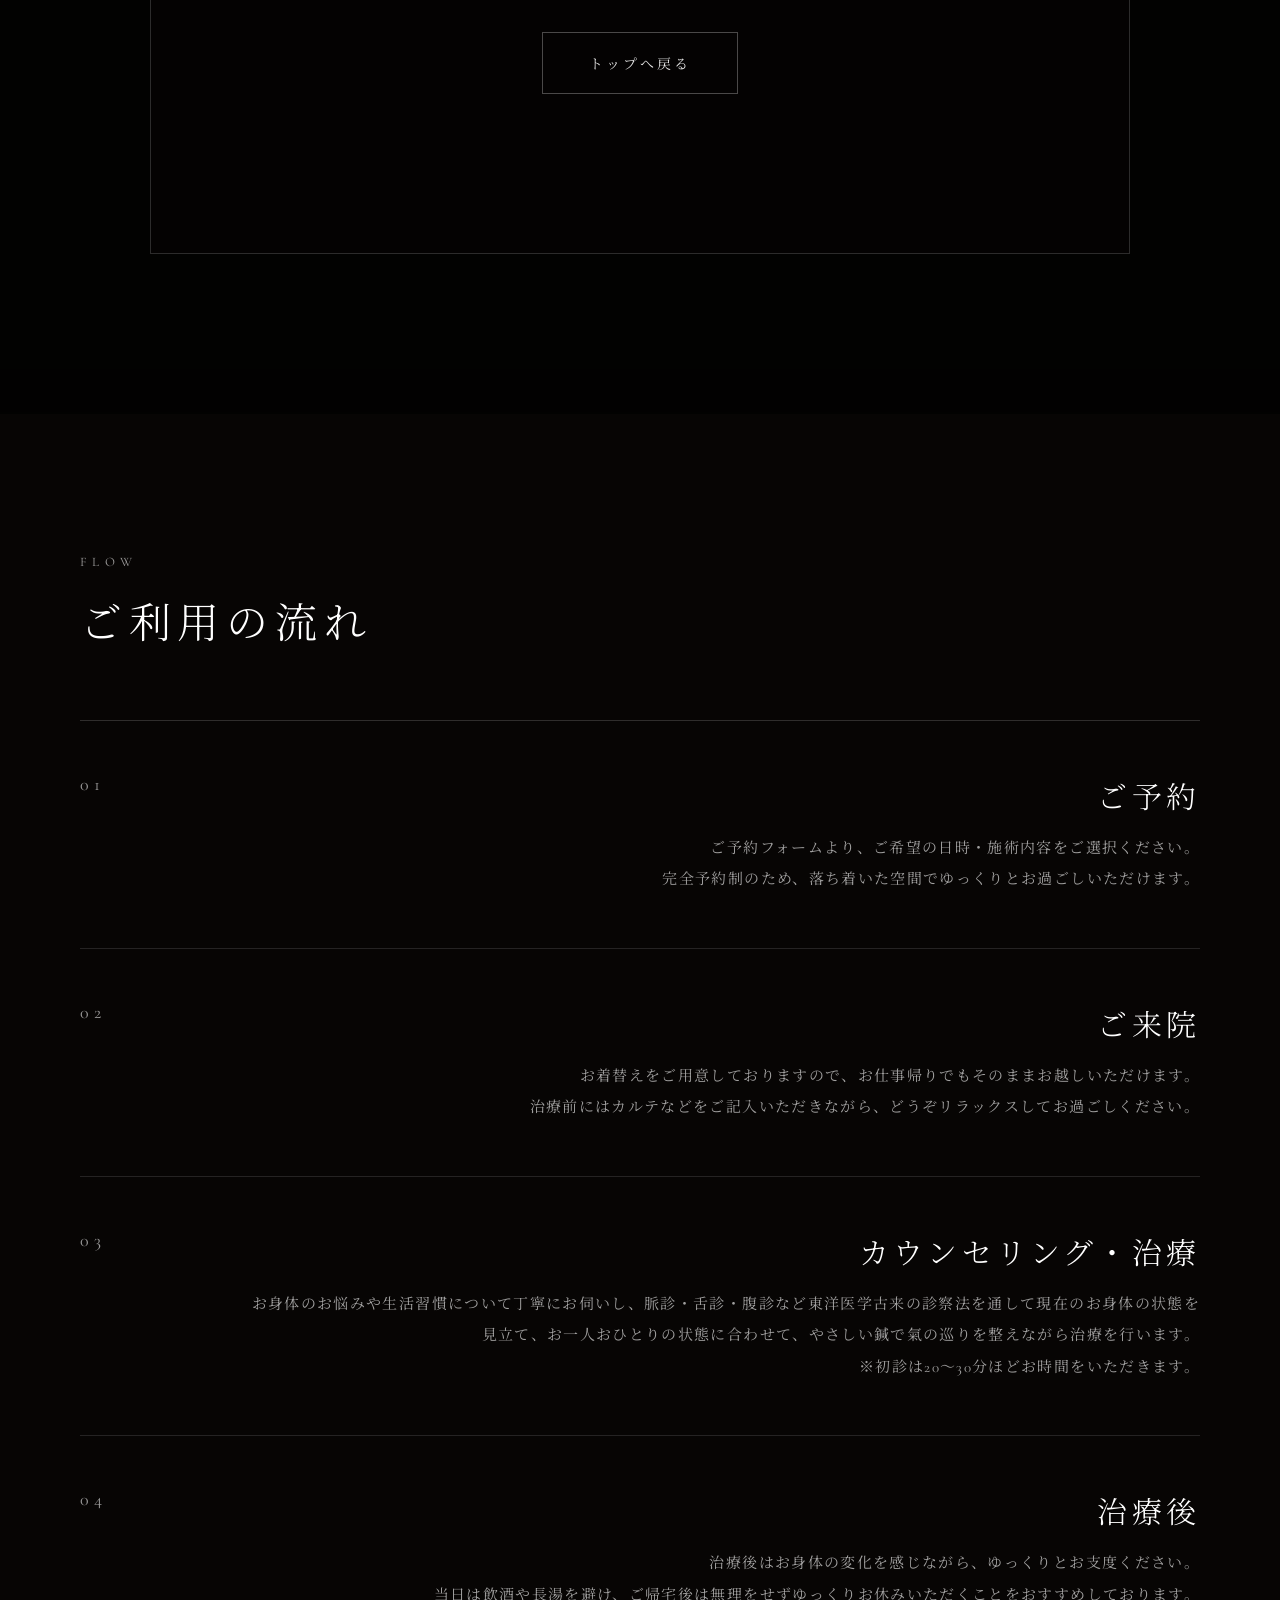
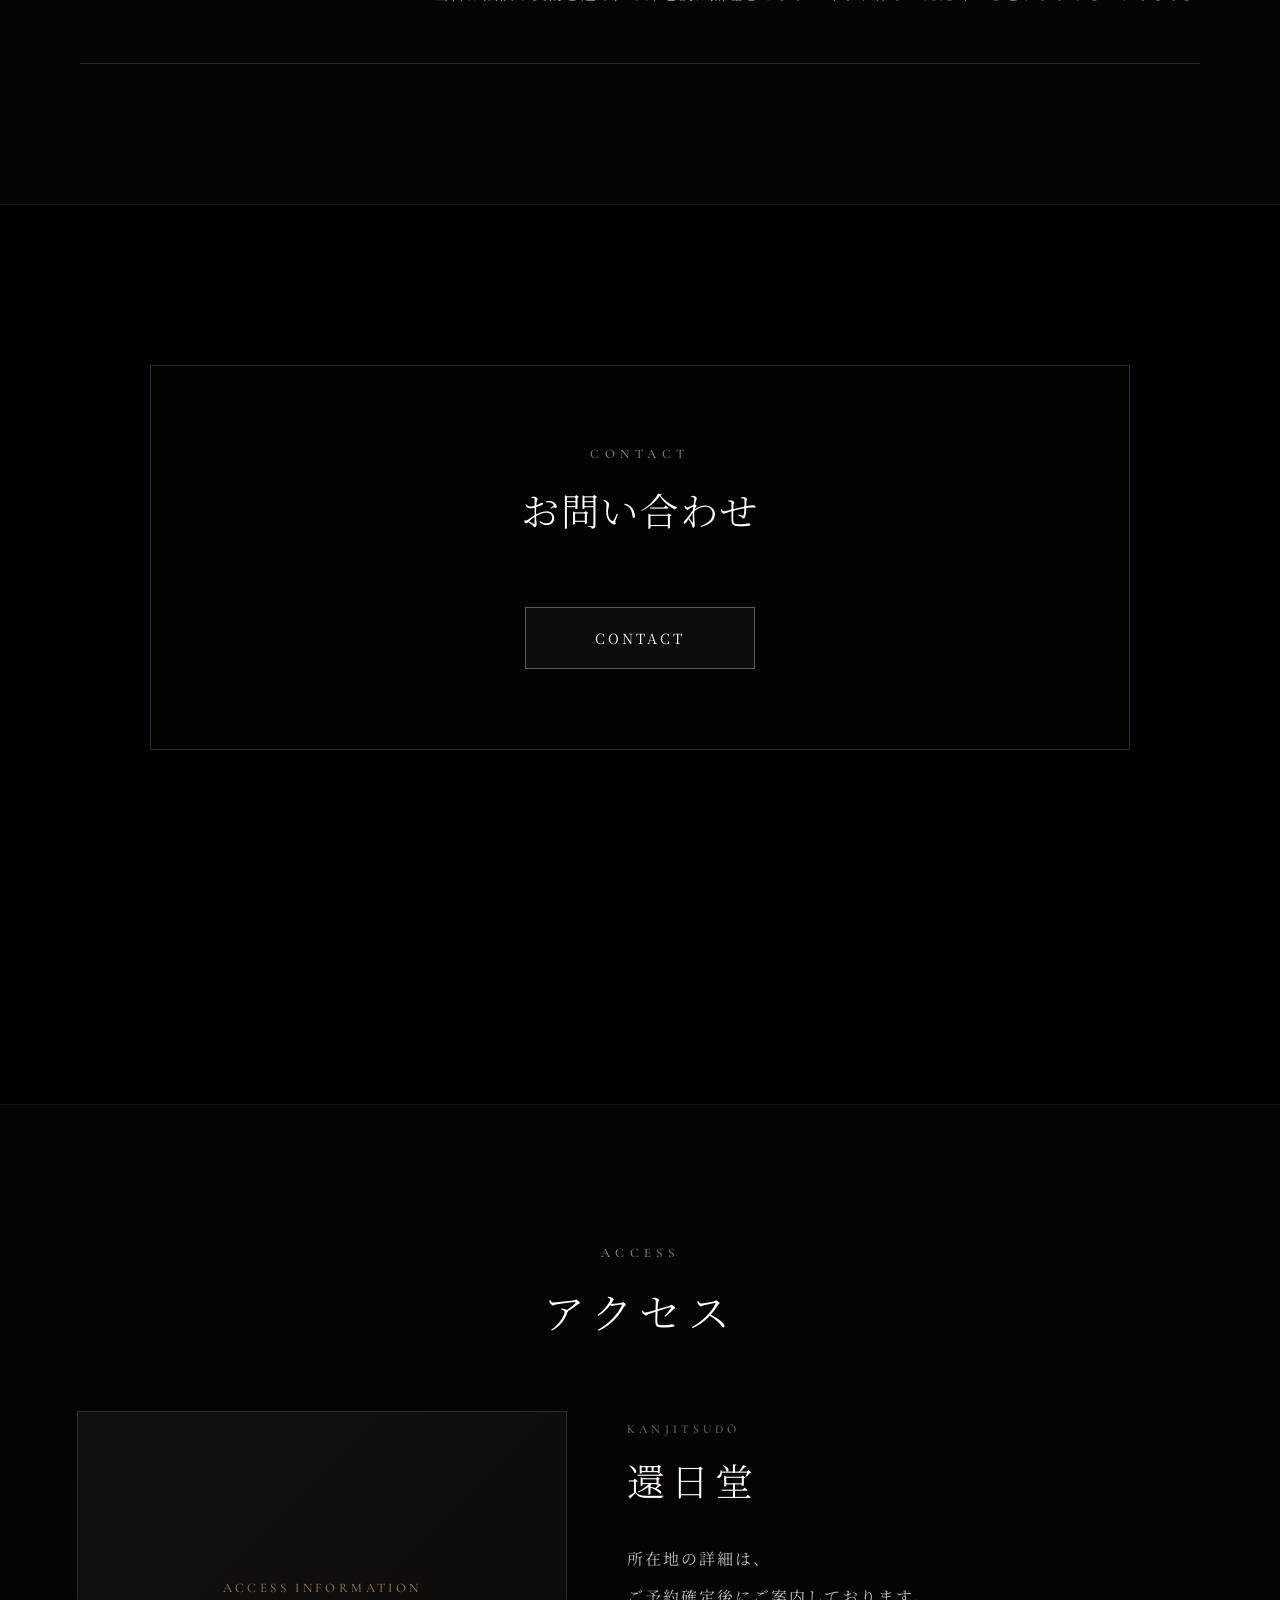
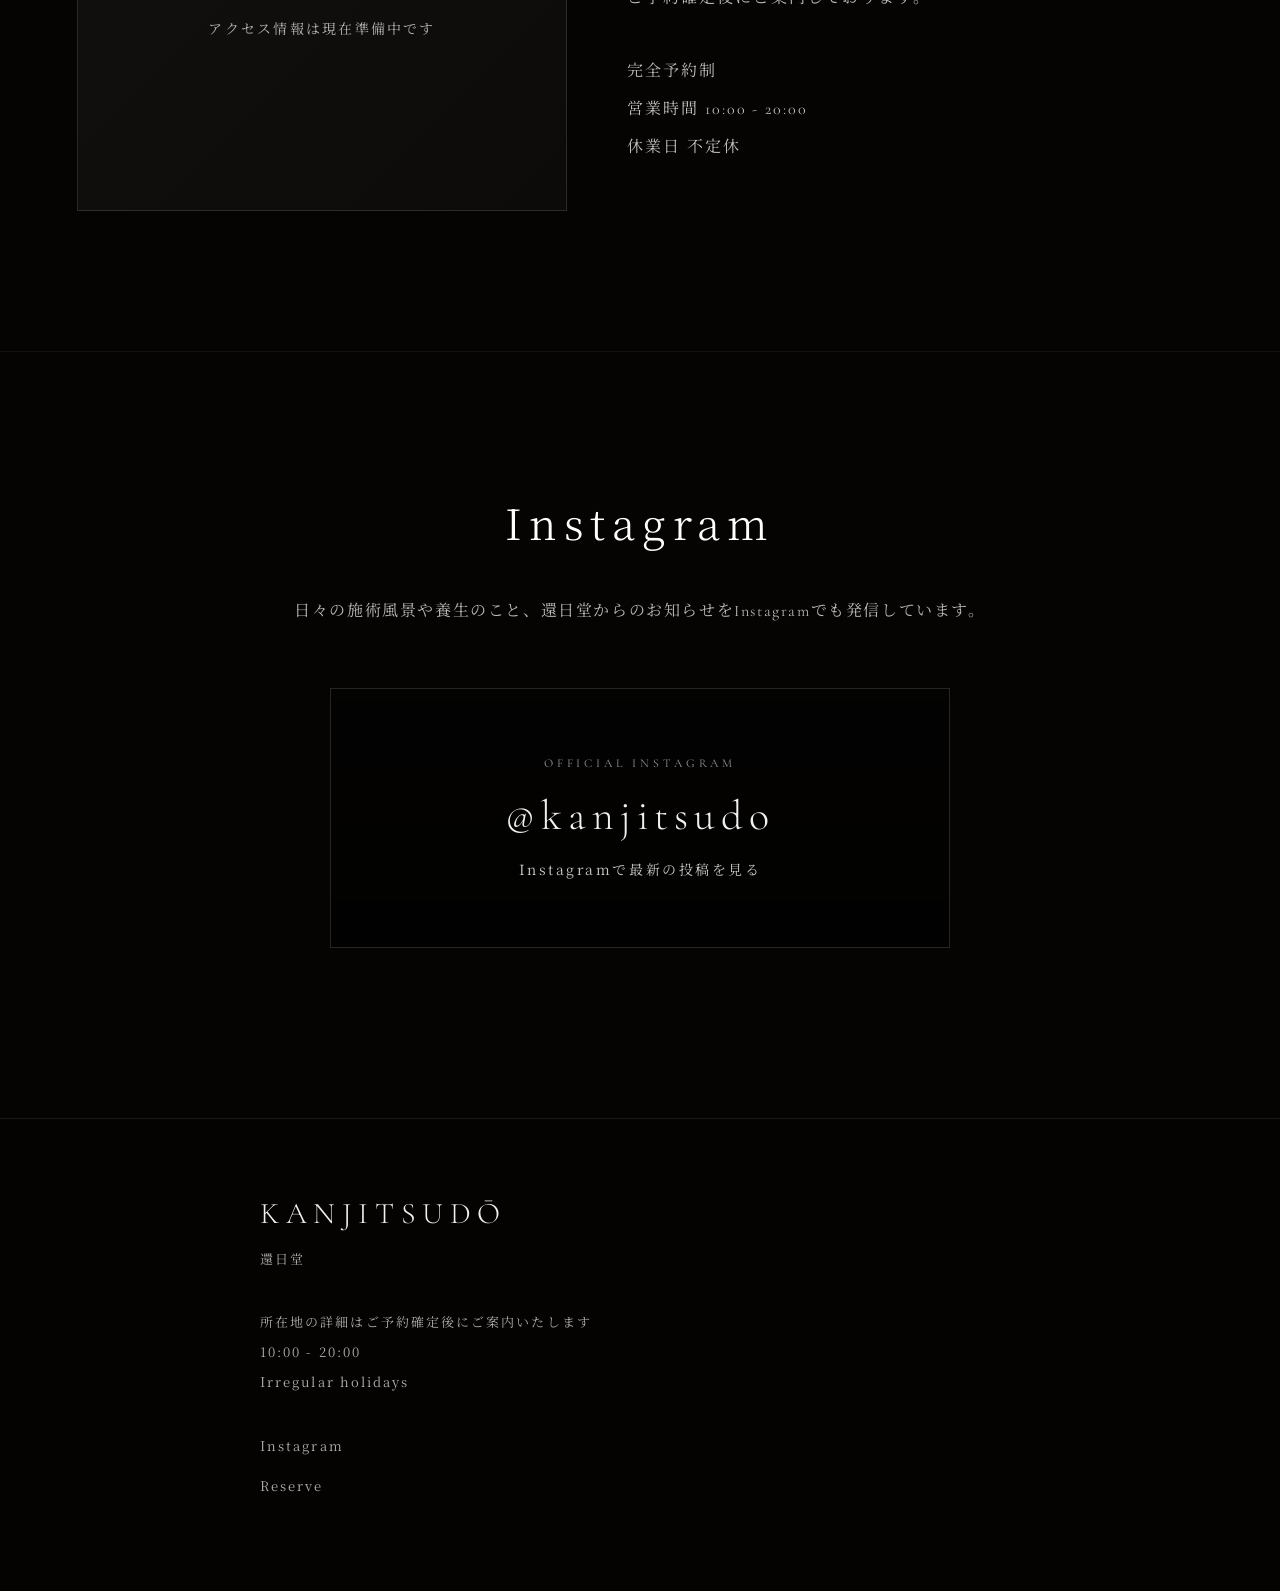
==== commit 815b04de: "Add files via upload" ====
--- a/index.html
+++ b/index.html
@@ -1534,7 +1534,7 @@
     font-size:14px!important;
     line-height:1.8!important;
     letter-spacing:.12em!important;
-    color:rgba(155,145,130,.78)!important;
+    color:rgba(190,180,165,.88)!important;
     text-decoration:none!important;
     padding-bottom:6px!important;
     border-bottom:1px solid rgba(155,145,130,.32)!important;
@@ -2405,9 +2405,13 @@
 
     .special-menu {
       min-height: 300px;
+      border-color: rgba(255,255,255,.2);
+      background: rgba(255,255,255,.035);
     }
 
     .special-menu:hover {
+      background: rgba(255,255,255,.085);
+      border-color: rgba(255,255,255,.38);
     }
 
     
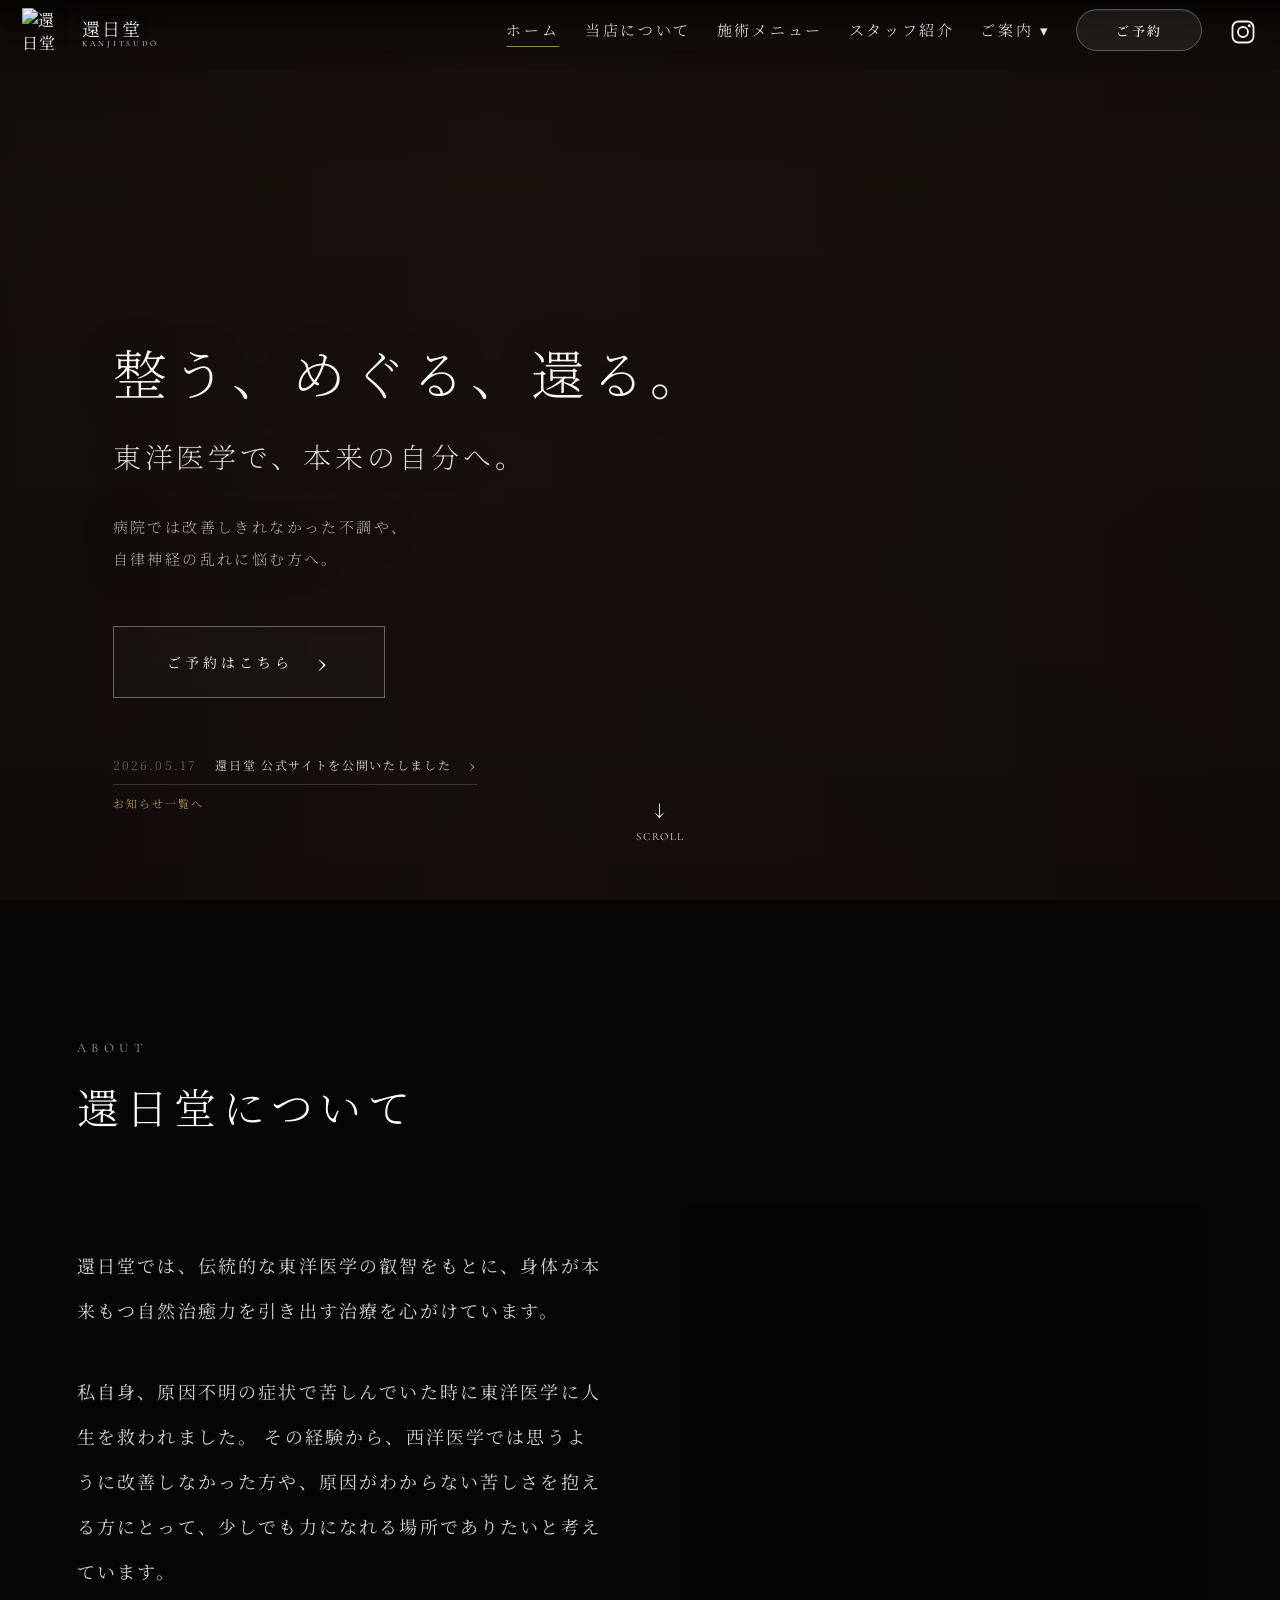
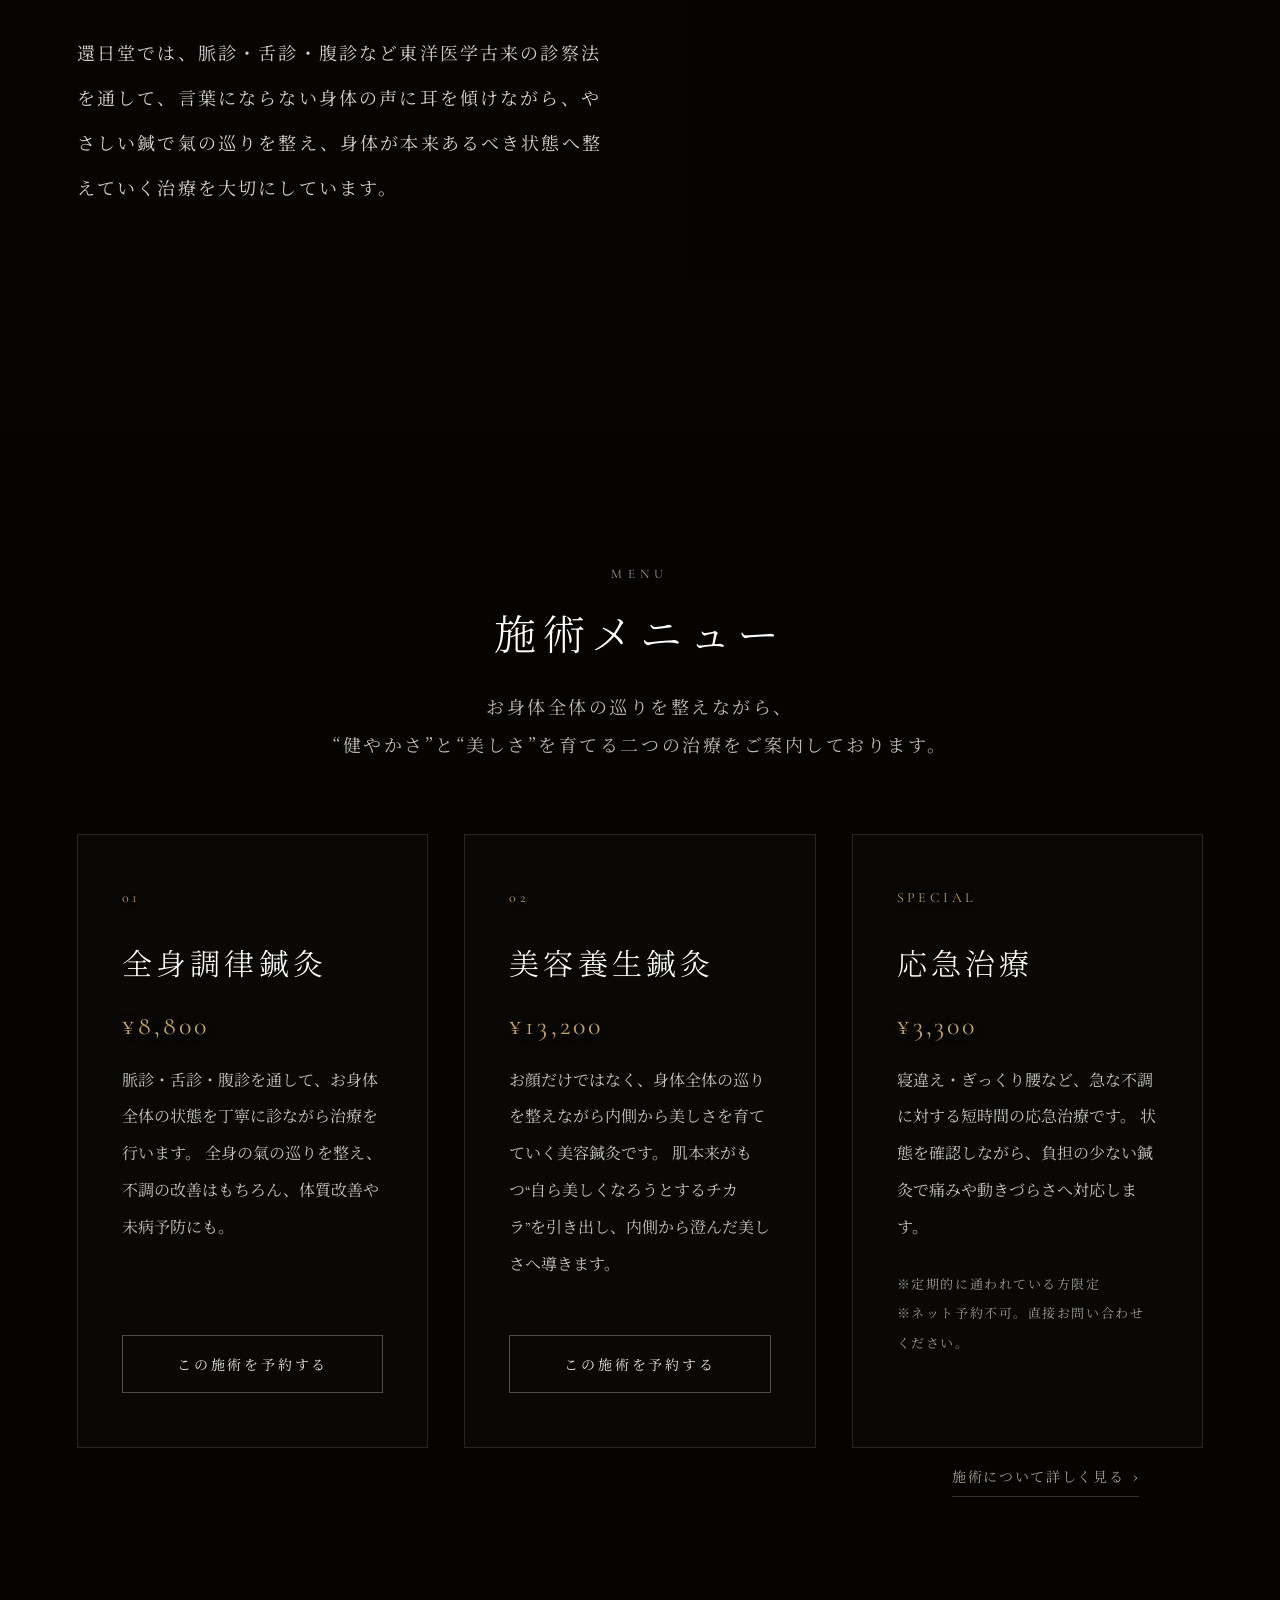
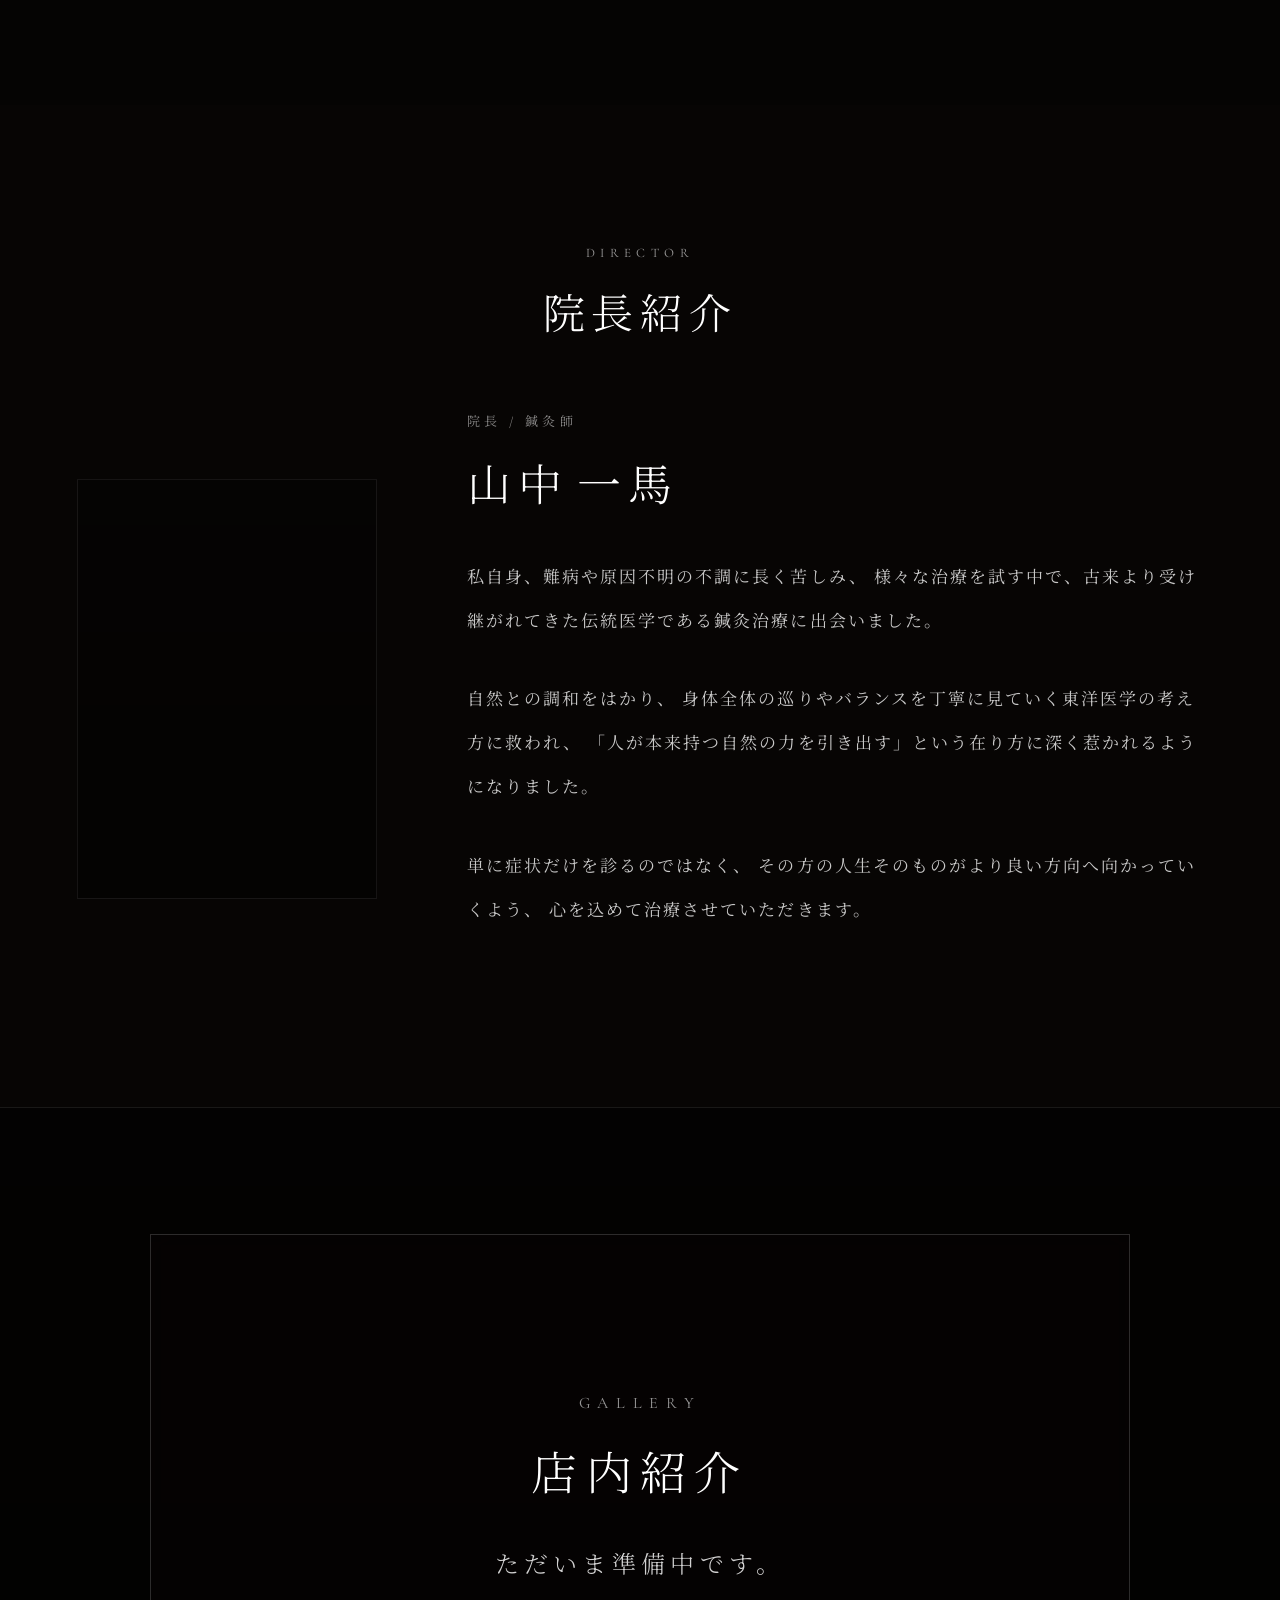
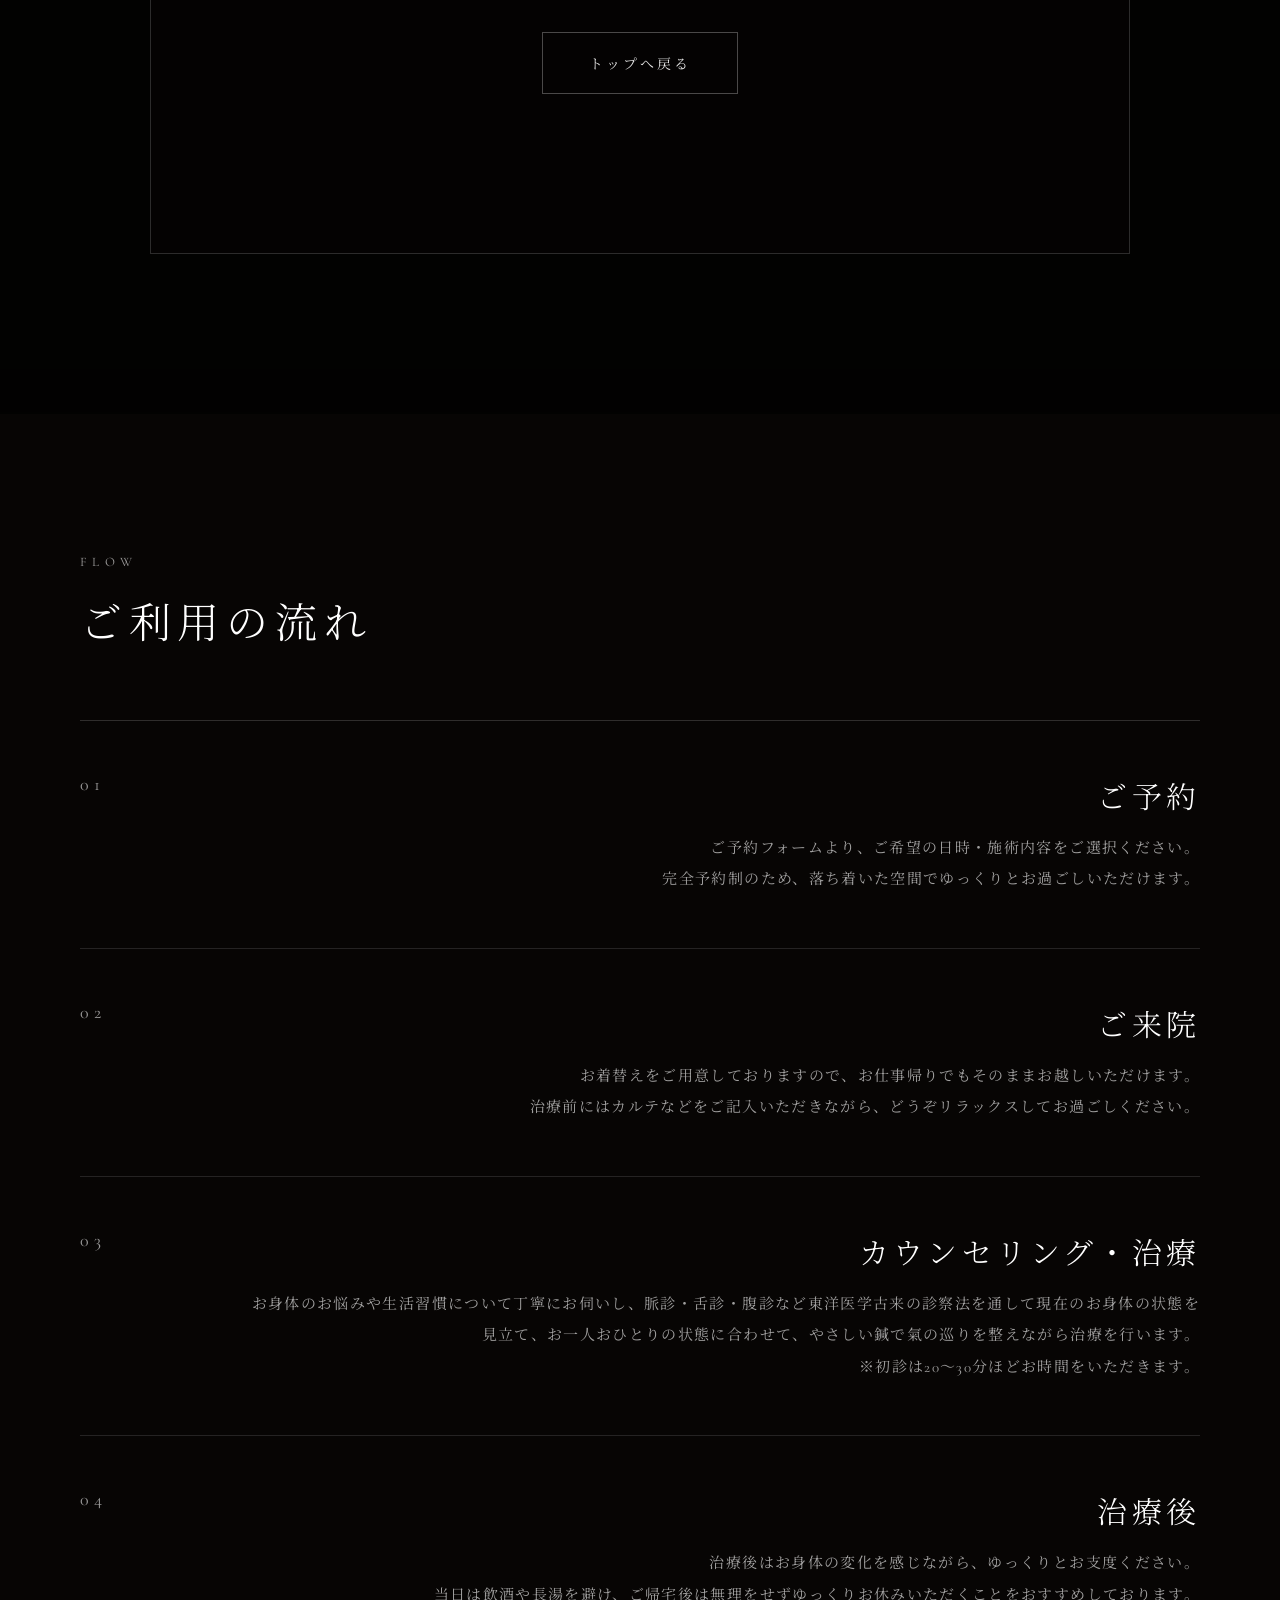
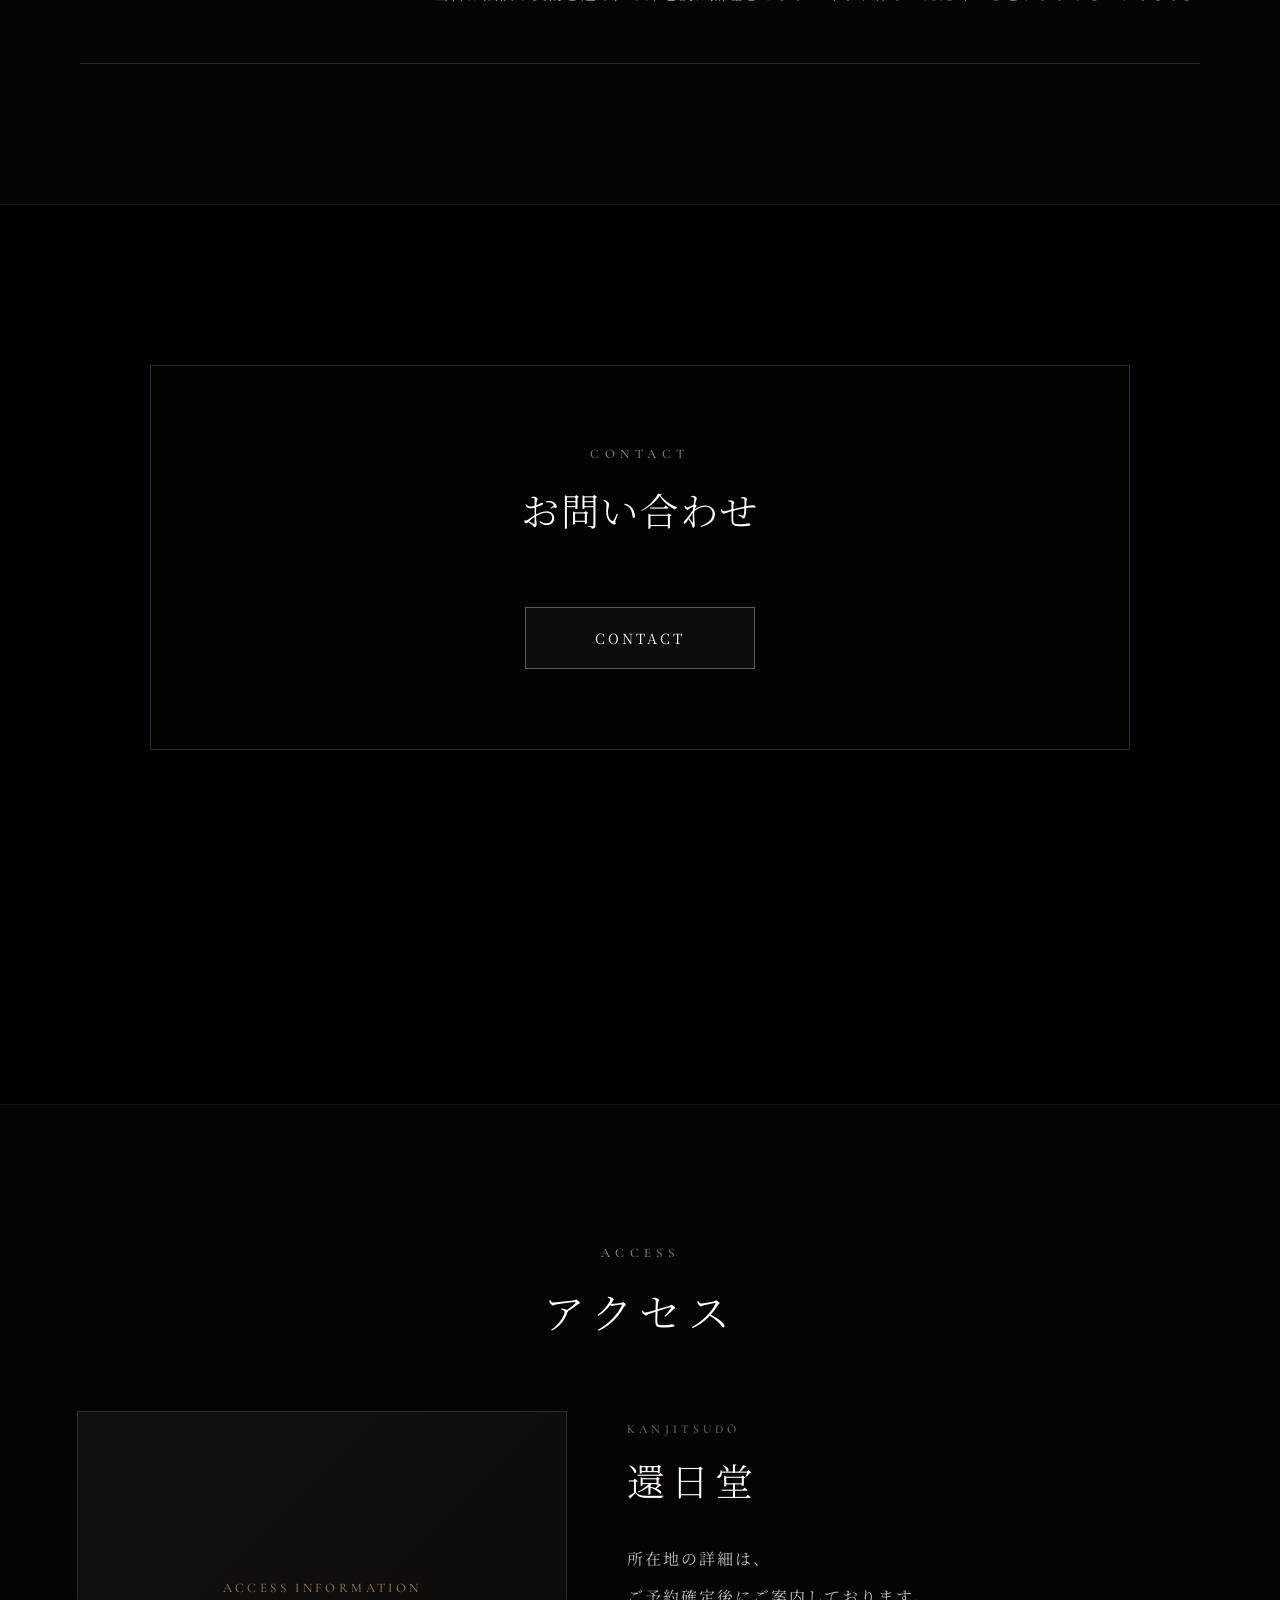
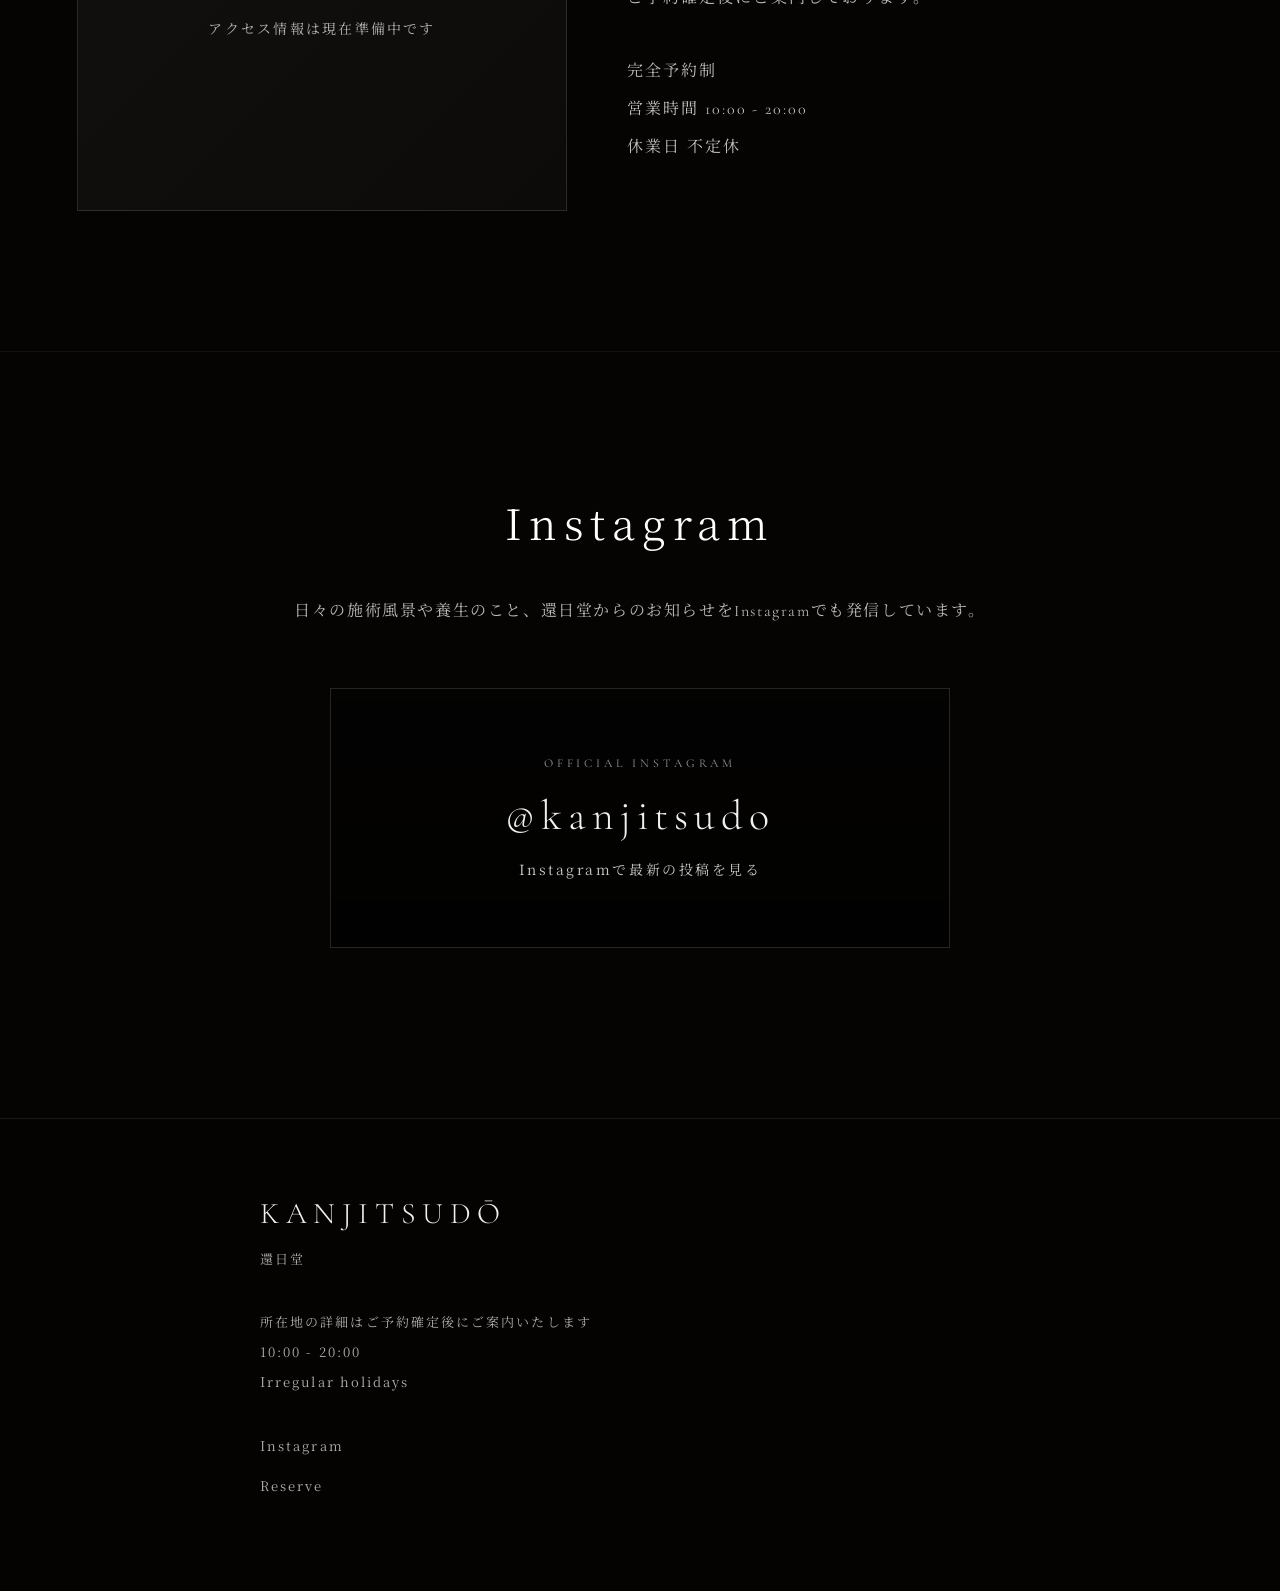
==== commit 5c29756d: "Add files via upload" ====
--- a/index.html
+++ b/index.html
@@ -1572,7 +1572,7 @@
   <nav class="site-nav" id="siteNav" aria-label="主要ナビゲーション">
     <a href="index.html#top" data-nav="home" class="active">ホーム</a>
     <a href="index.html#about-page" data-nav="about">当店について</a>
-    <a href="menu.html" data-nav="menu">施術メニュー</a>
+    <a href="#menu-page" data-nav="menu">施術メニュー</a>
     <a href="index.html#staff-page" data-nav="staff">スタッフ紹介</a>
 
     <div class="nav-dropdown">
@@ -2405,13 +2405,9 @@
 
     .special-menu {
       min-height: 300px;
-      border-color: rgba(255,255,255,.2);
-      background: rgba(255,255,255,.035);
     }
 
     .special-menu:hover {
-      background: rgba(255,255,255,.085);
-      border-color: rgba(255,255,255,.38);
     }
 
     
@@ -5746,6 +5742,21 @@
 });
 </script>
 
+
+<script id="sp-menu-link-to-independent-page">
+document.addEventListener('DOMContentLoaded', function(){
+  const menuLinks = document.querySelectorAll('a[data-nav="menu"]');
+  menuLinks.forEach(function(link){
+    link.addEventListener('click', function(event){
+      if (window.matchMedia('(max-width: 768px)').matches) {
+        event.preventDefault();
+        window.location.href = 'menu.html';
+      }
+    });
+  });
+});
+</script>
+
 </body>
 </html>
 
